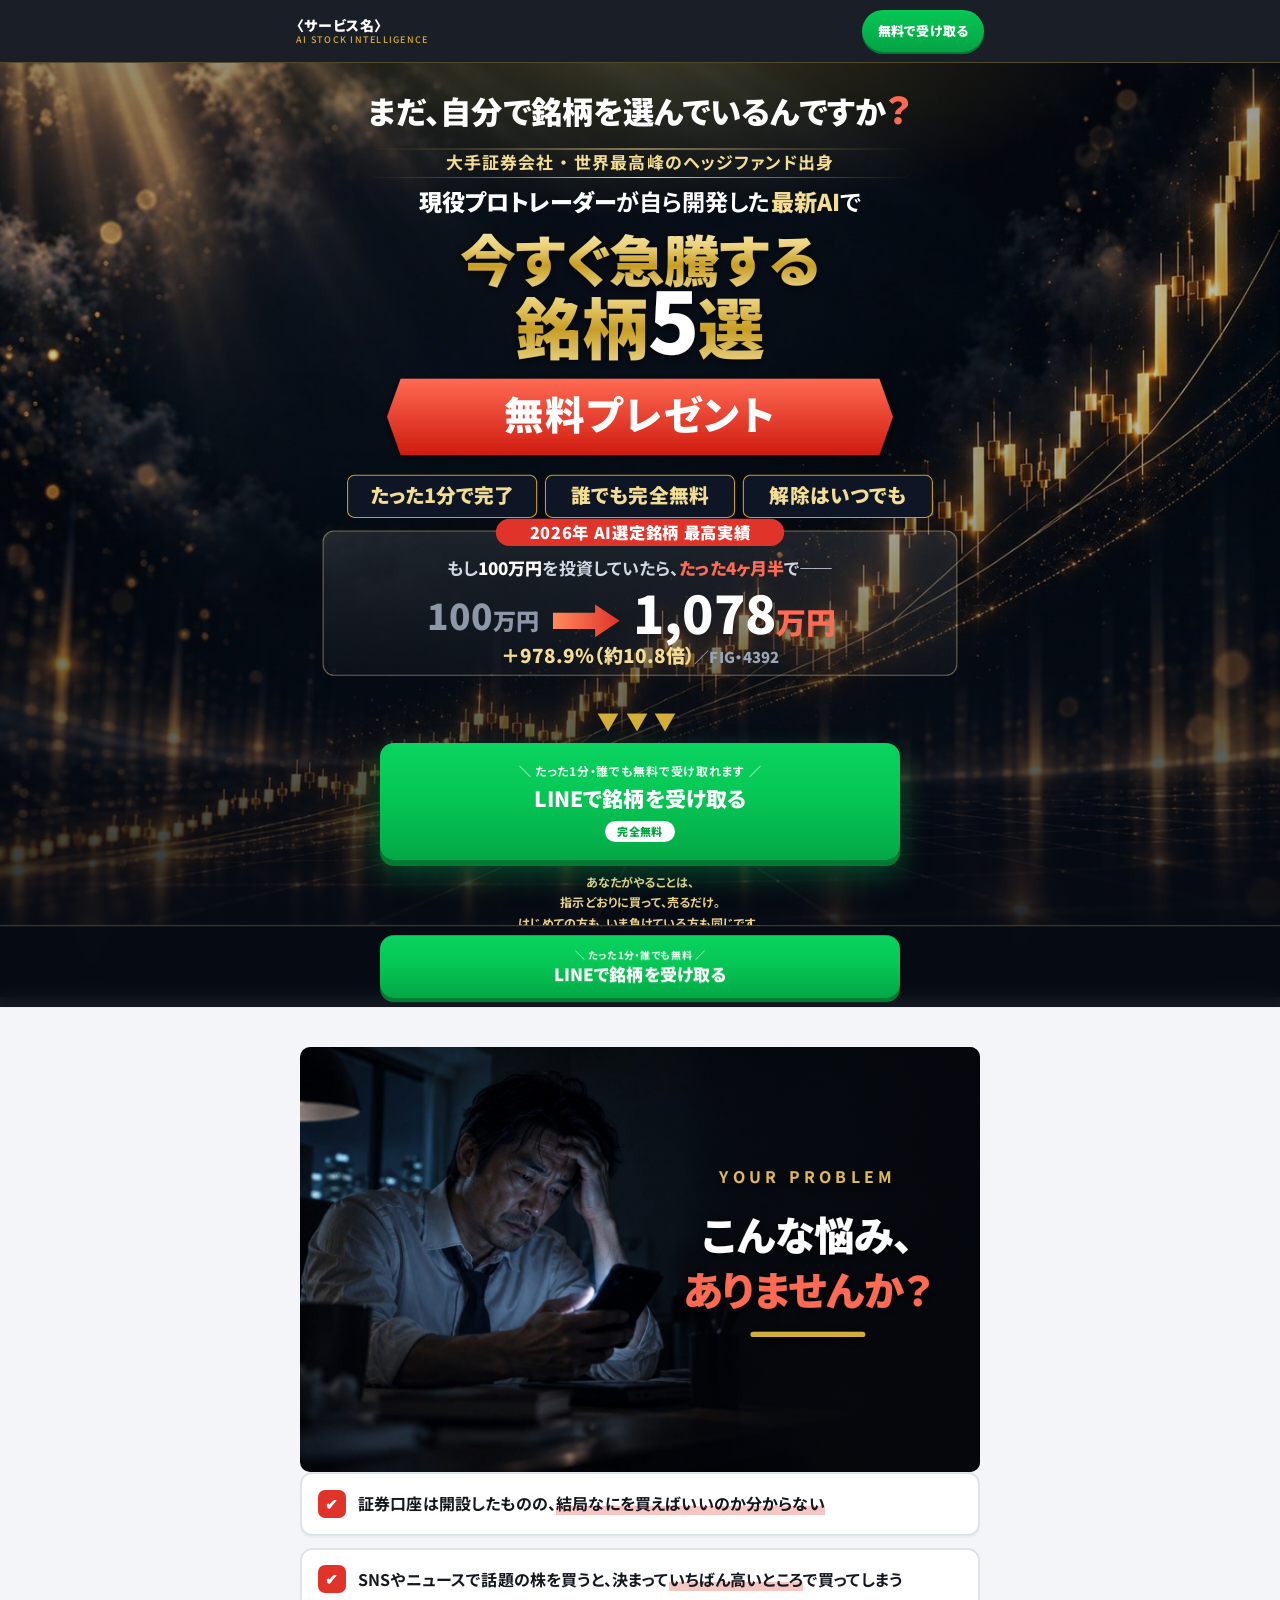
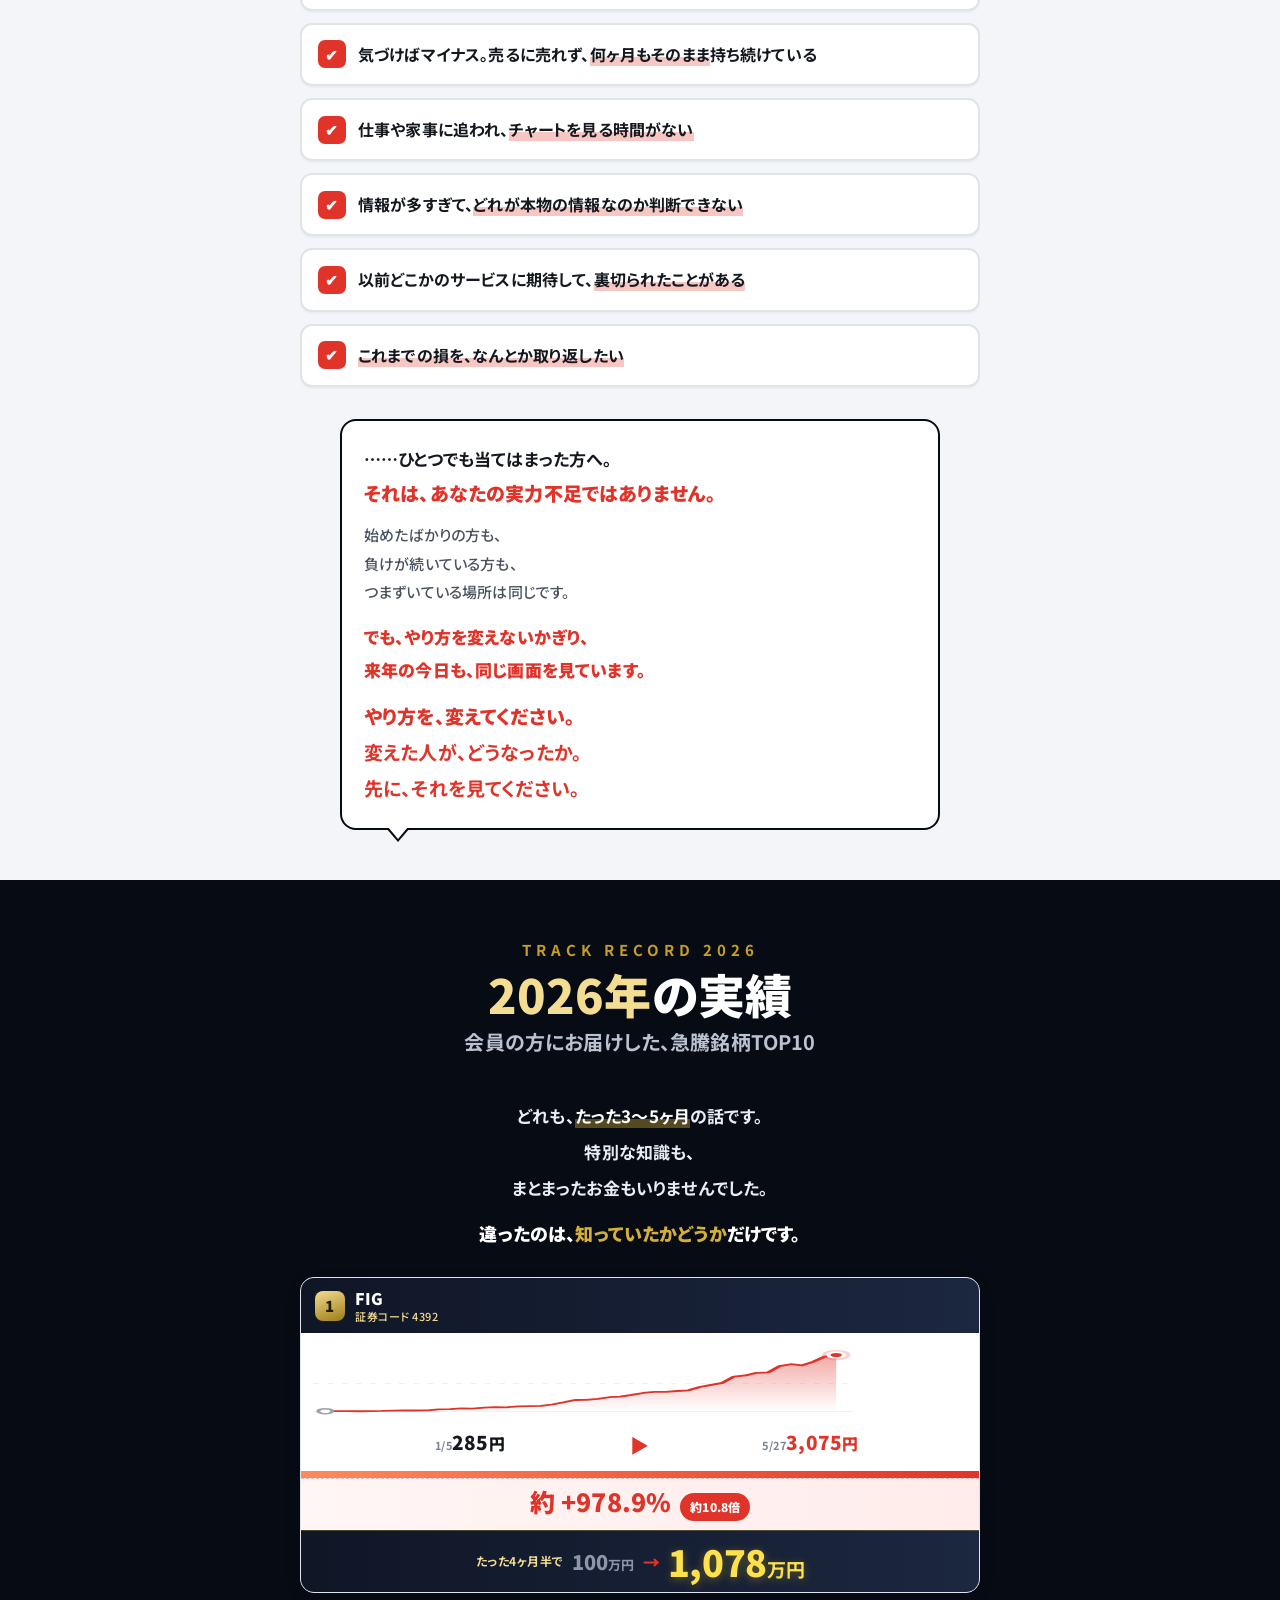
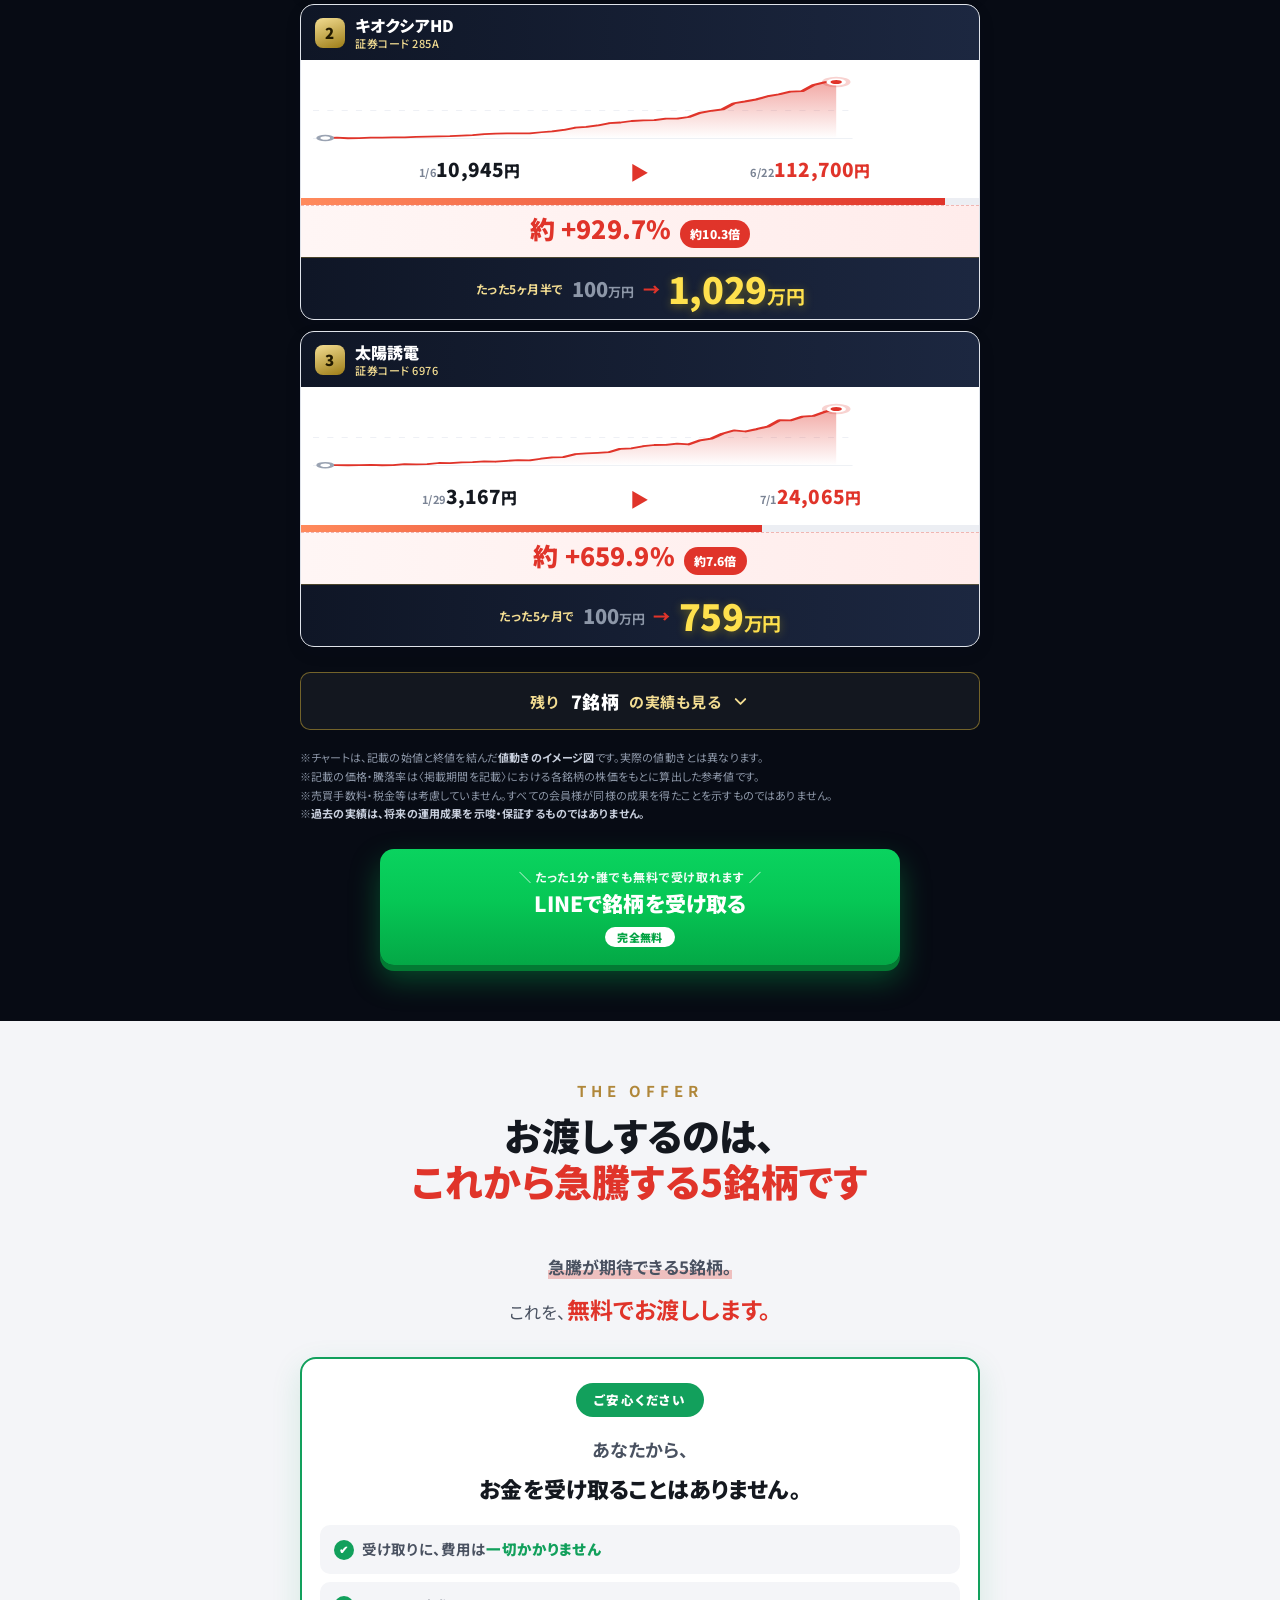
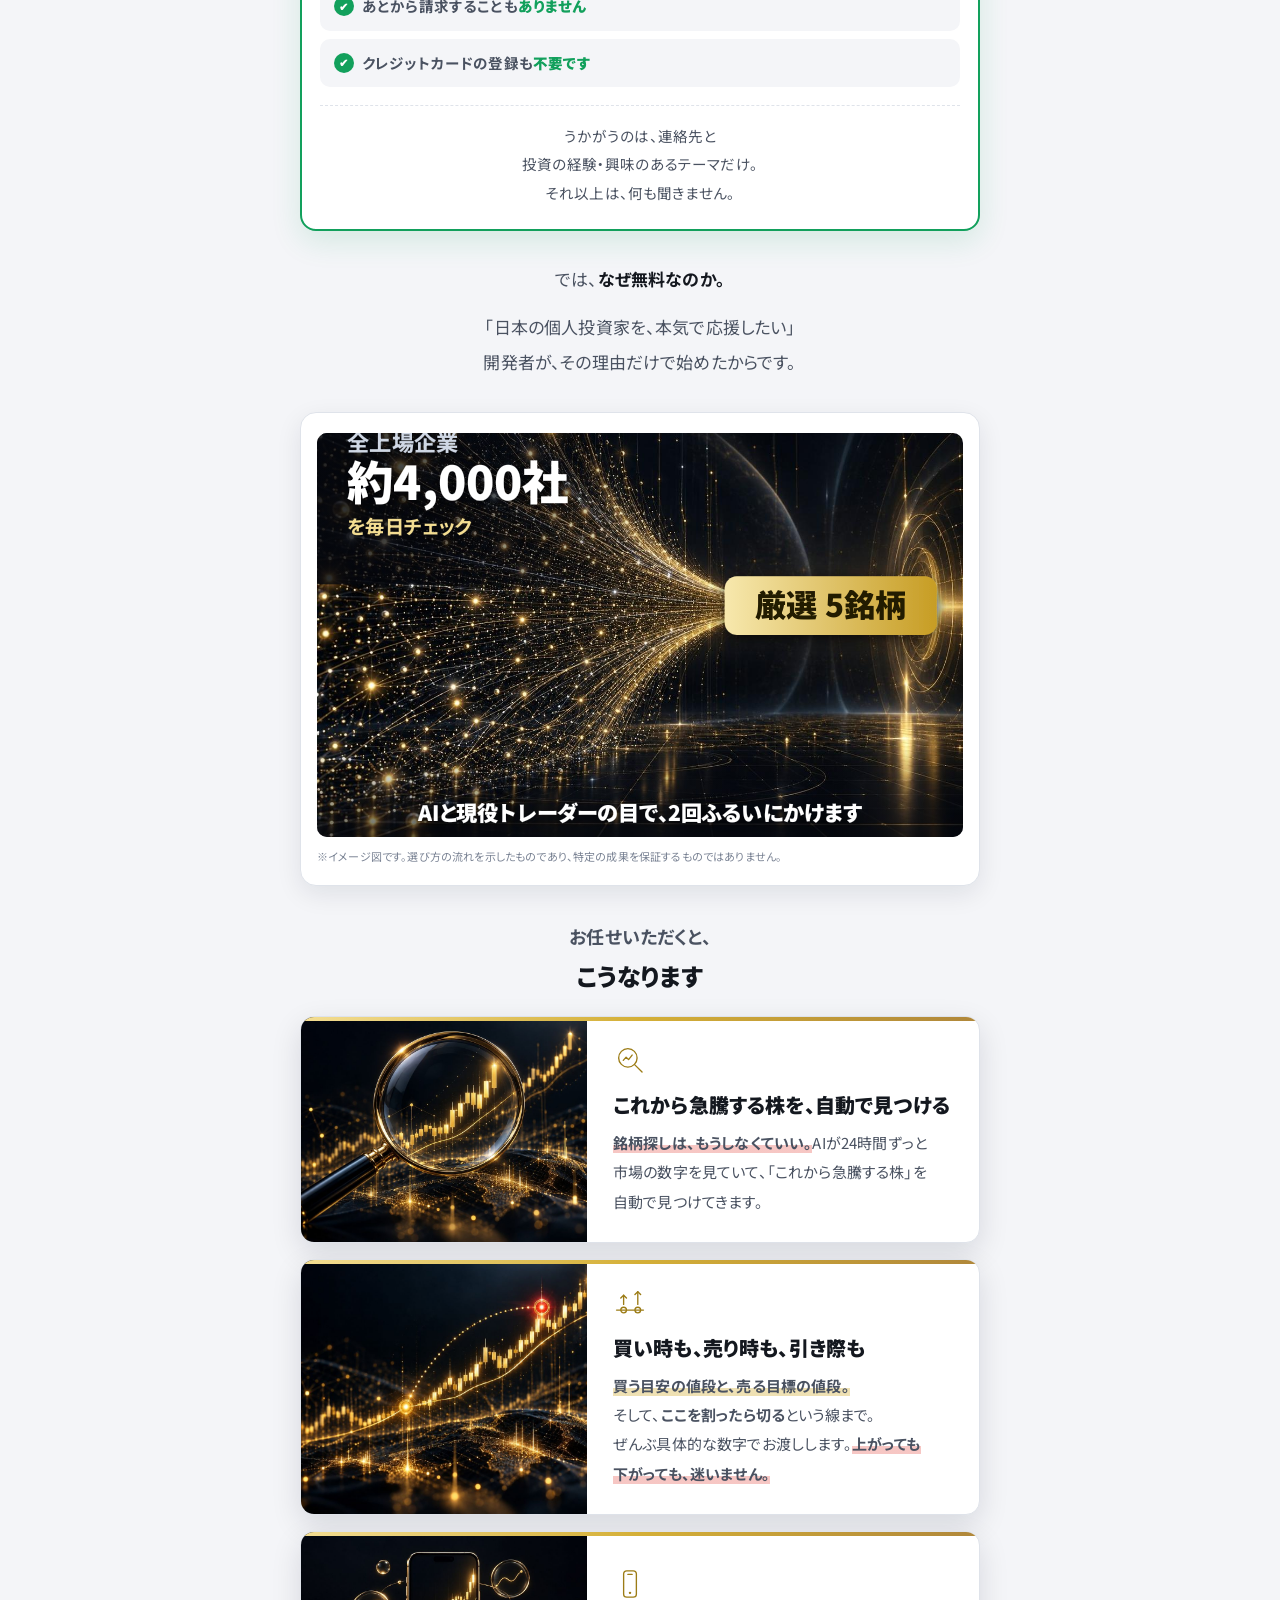
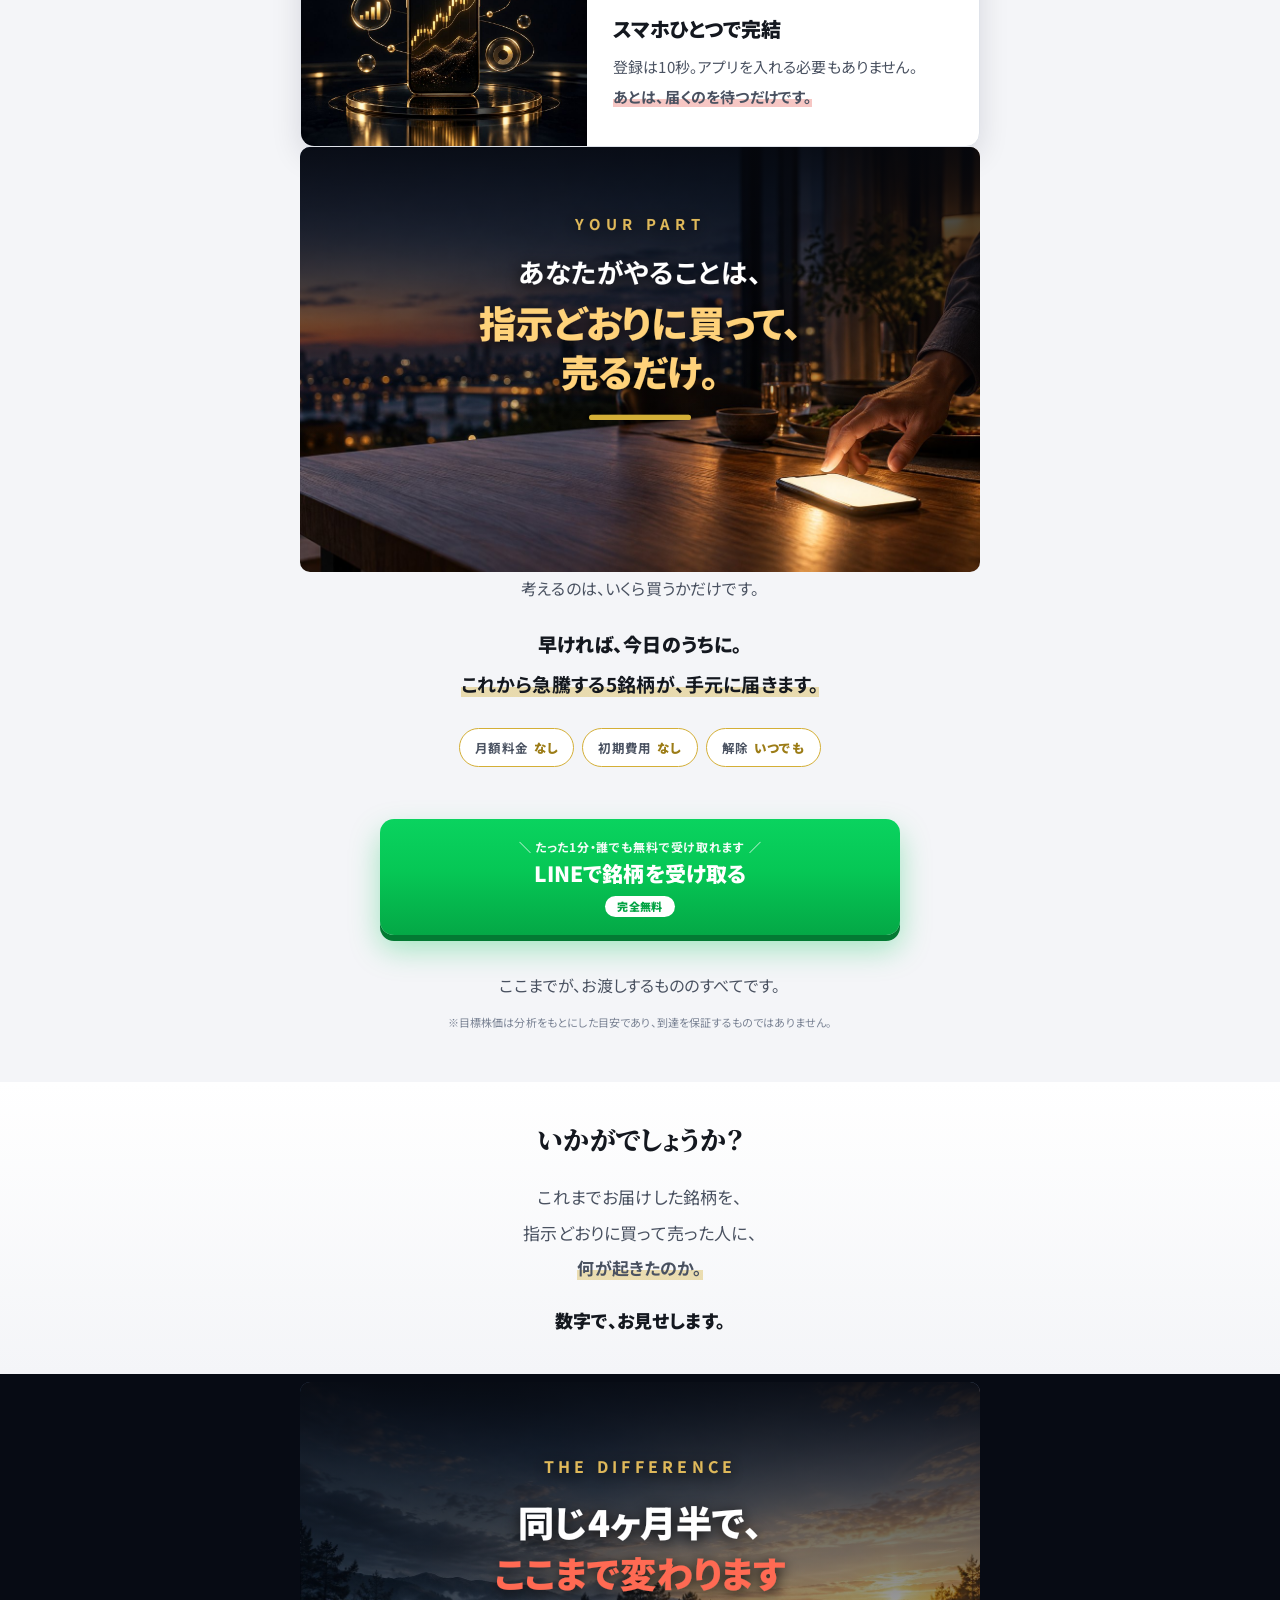
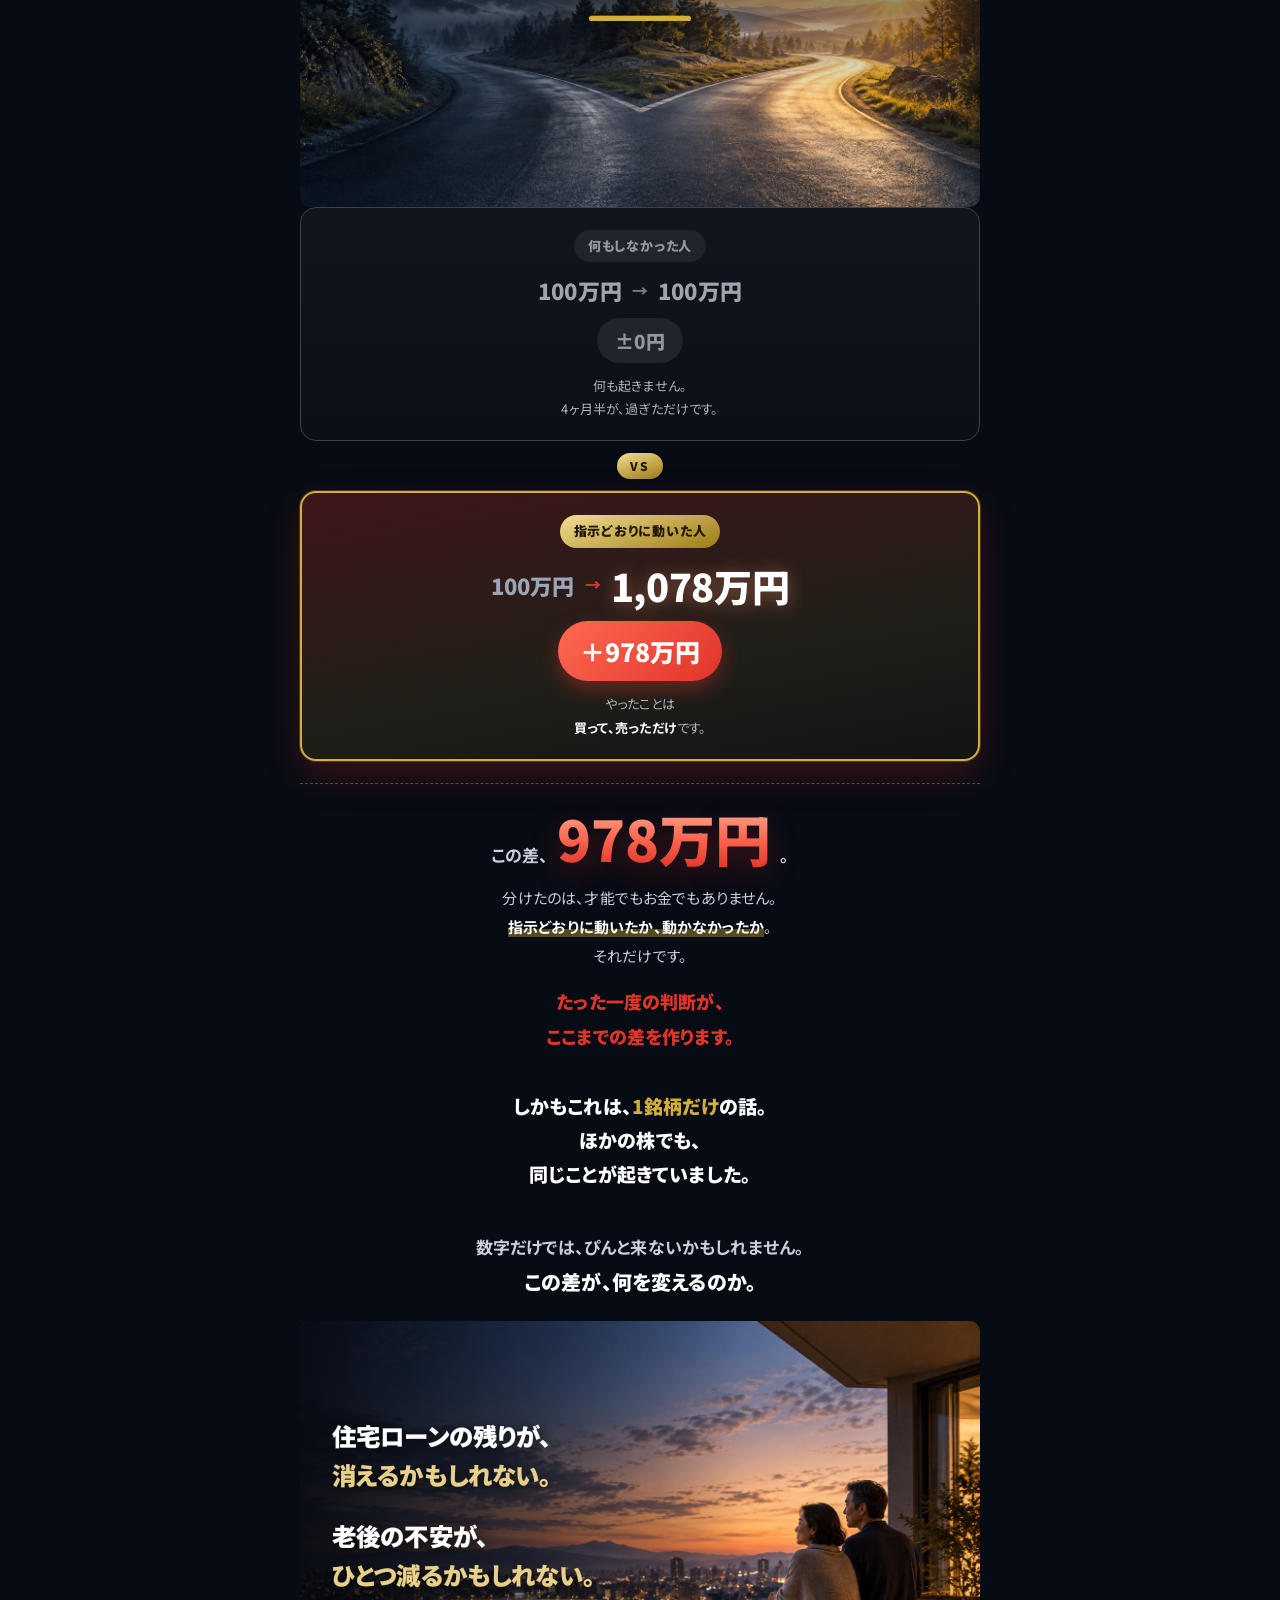
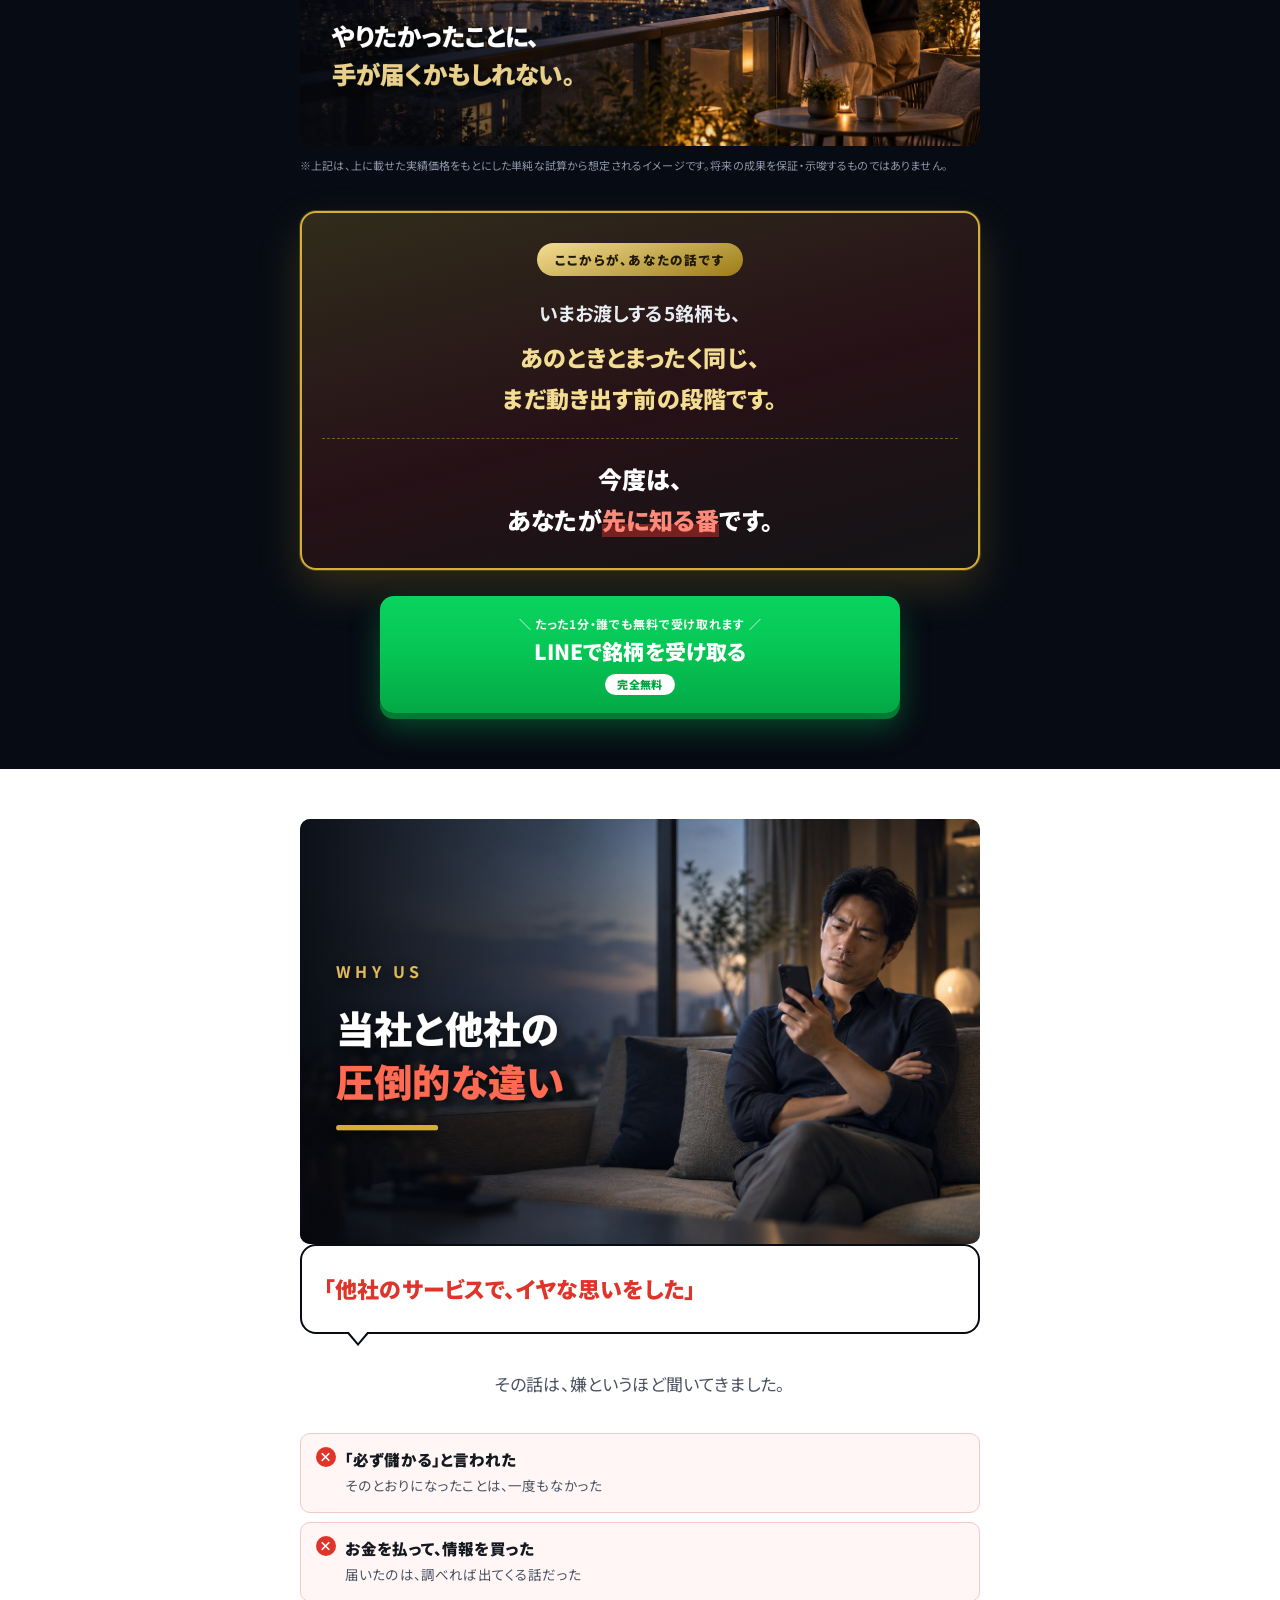
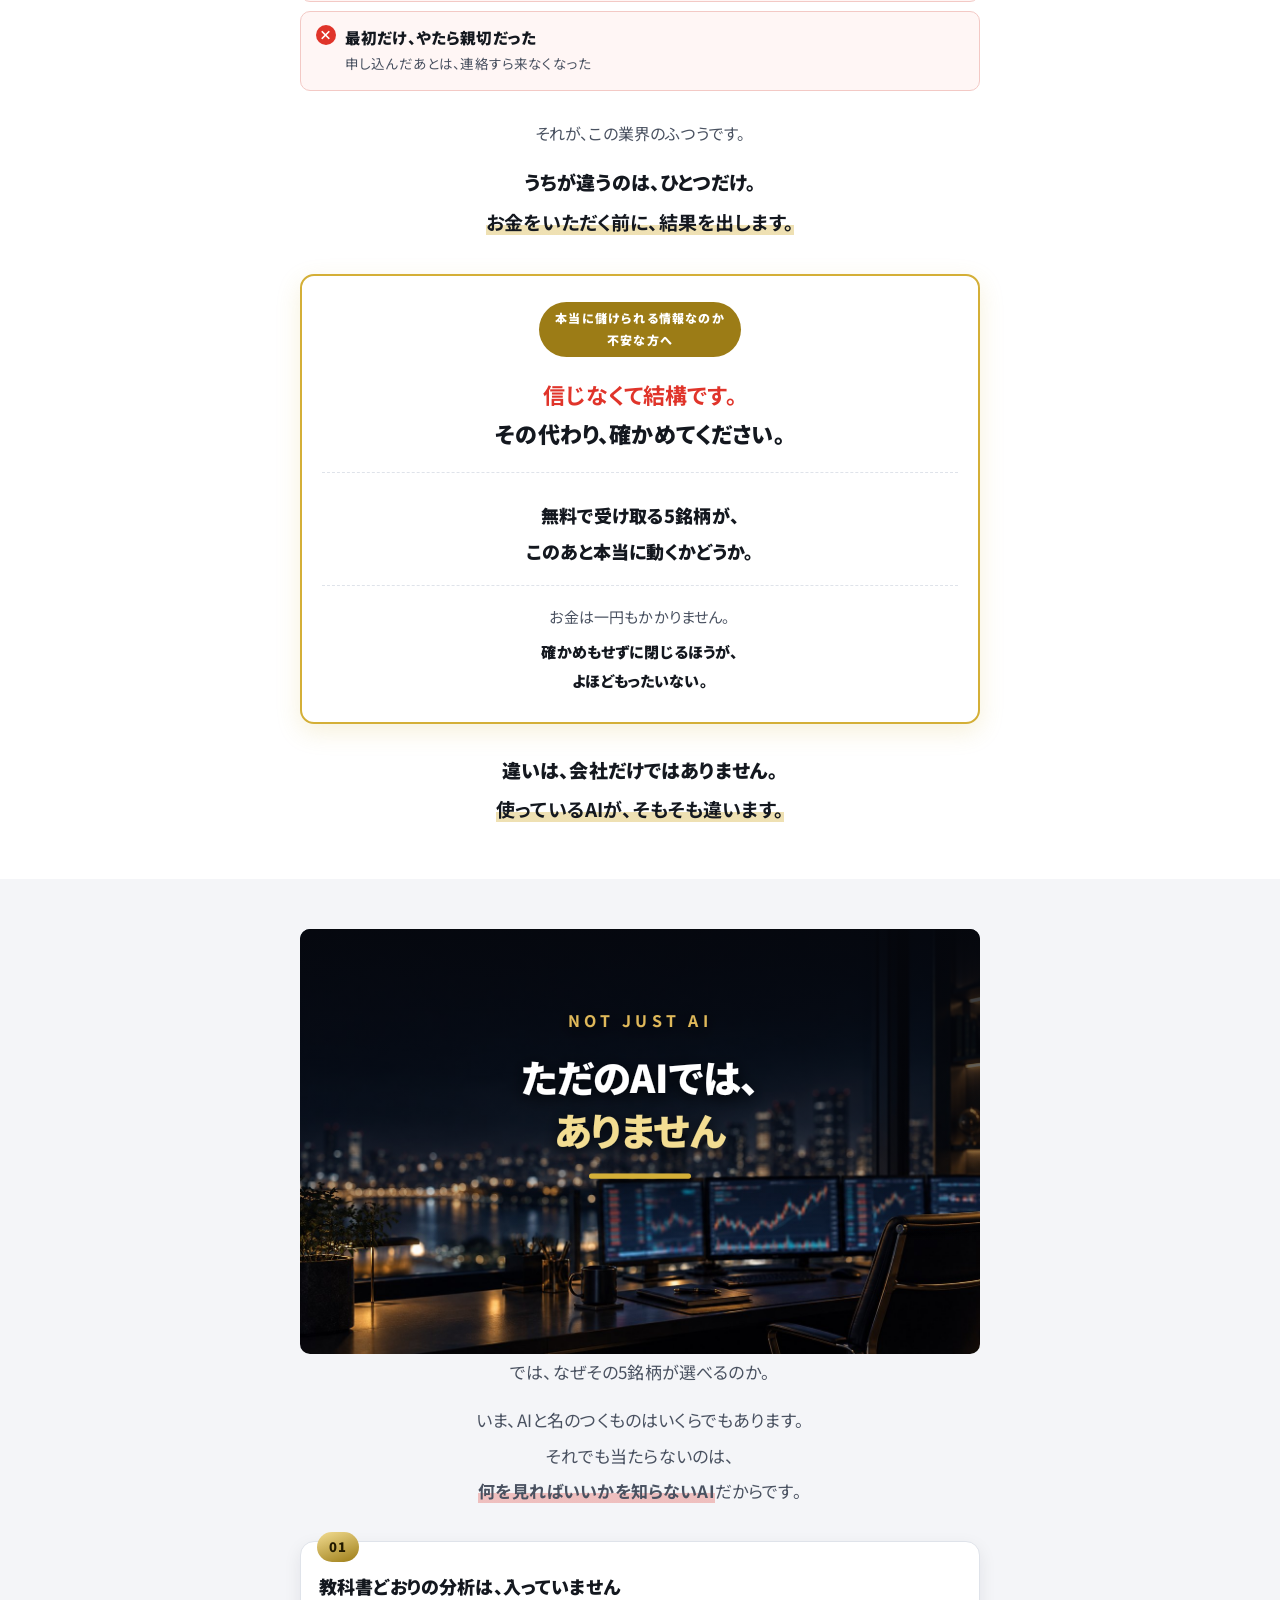
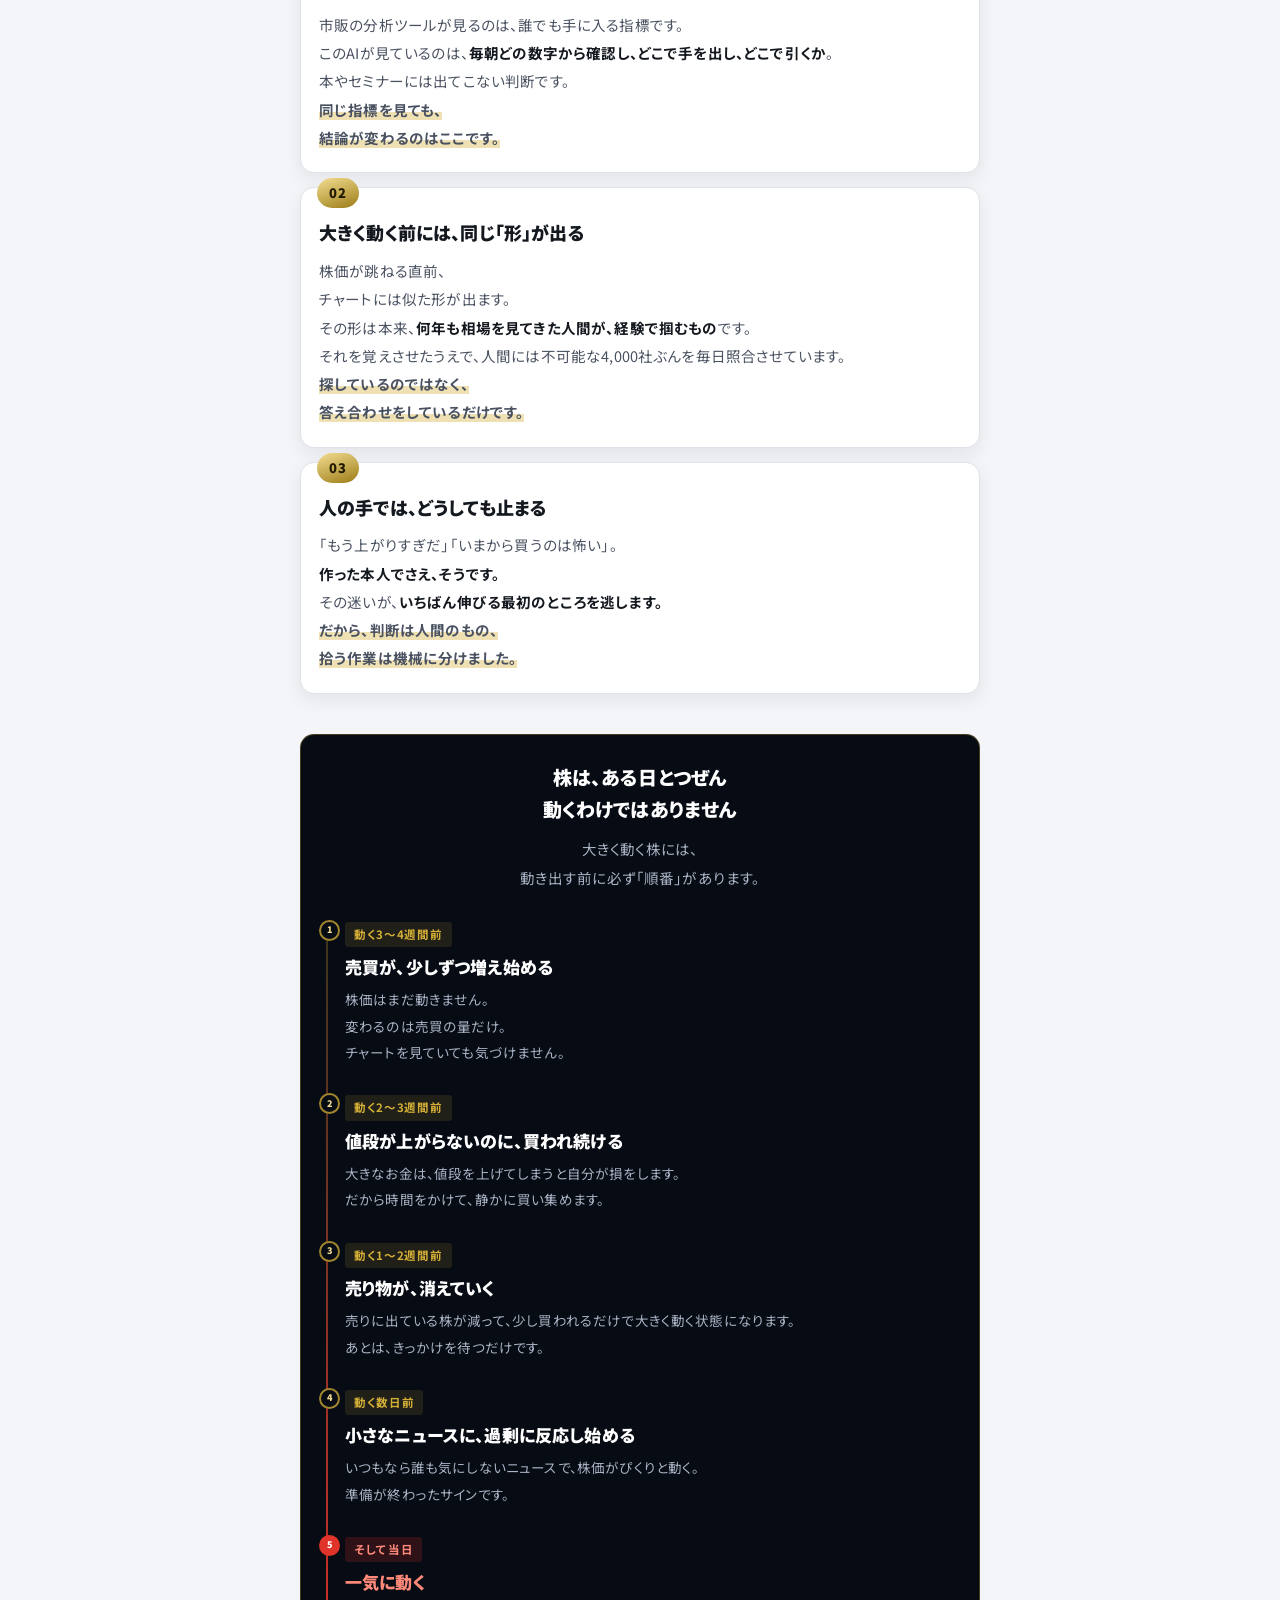
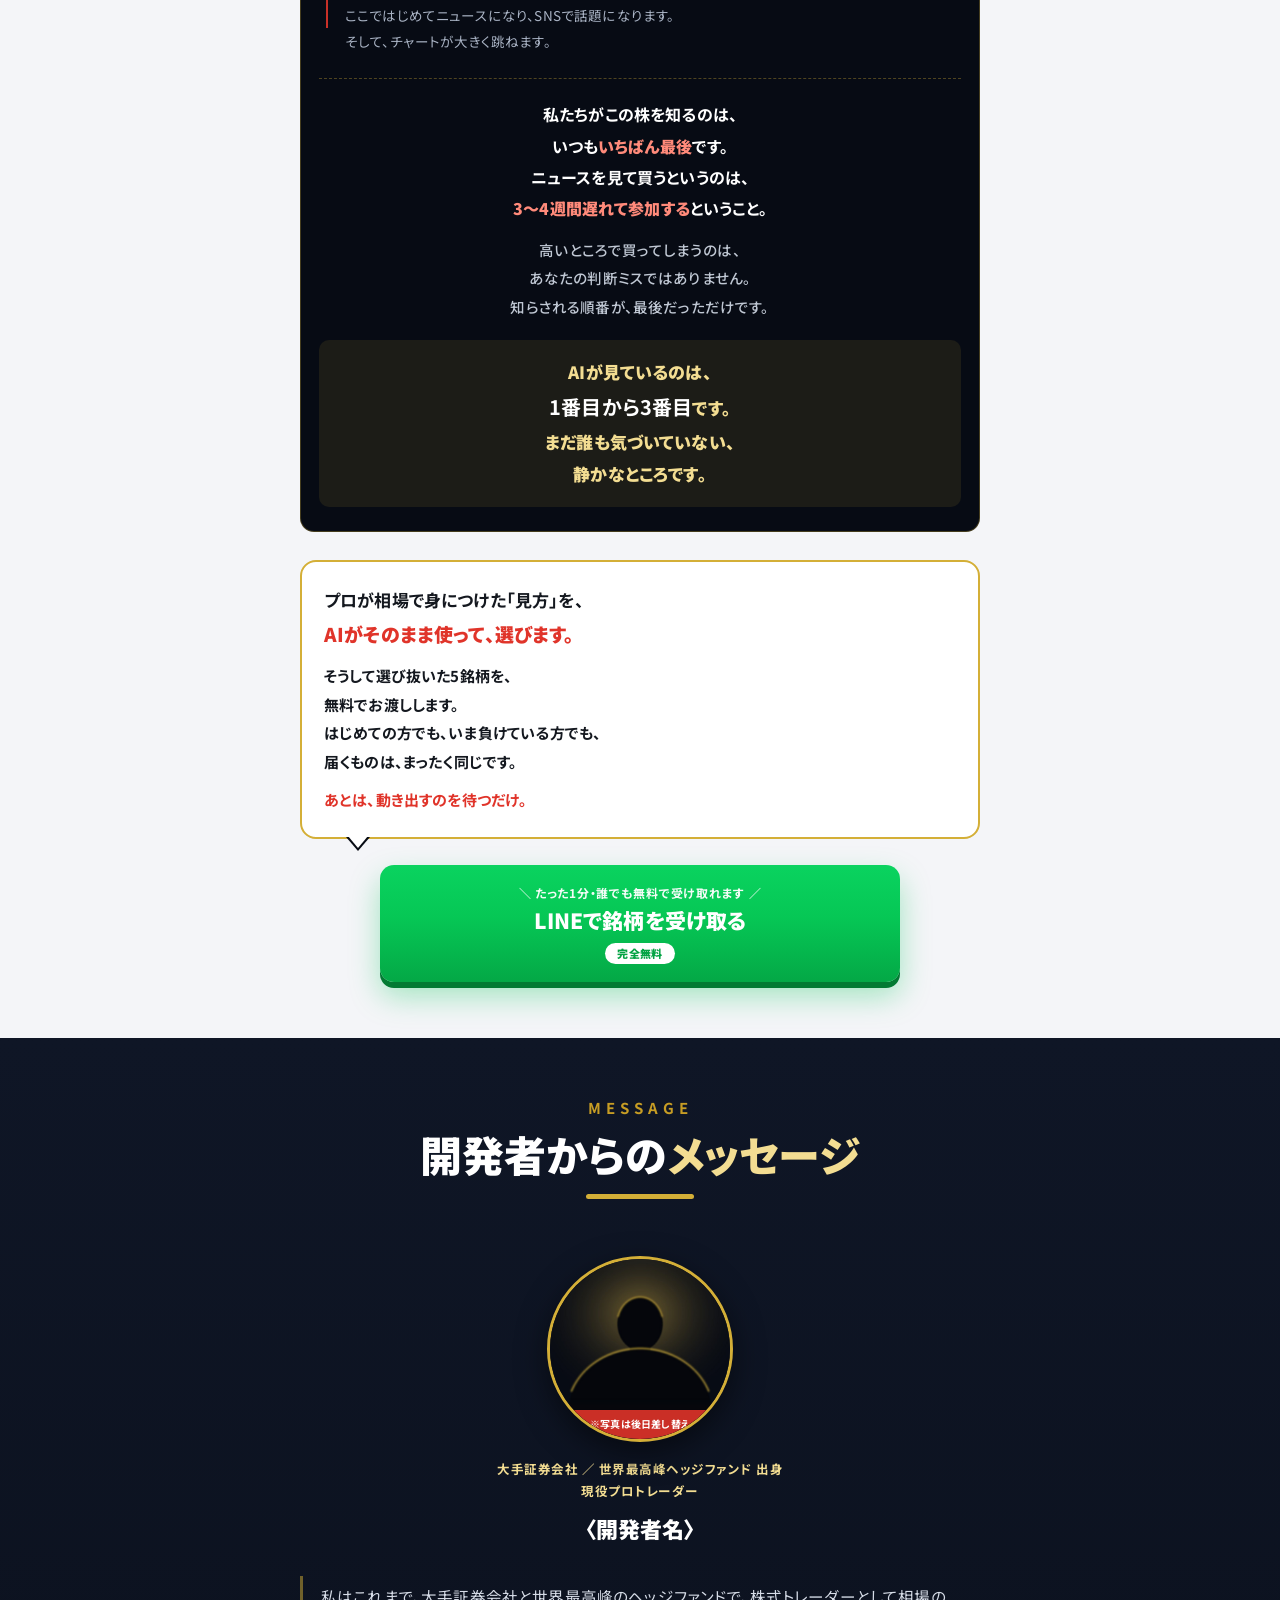
==== index.html @ a6abbff7 "全LPのフッターに商号と本店所在地を反映 - 株式会社ソソラ / 東京都渋谷区道玄坂1-12-1 渋谷マークシティ22F - A・B・v2・v3・サンキューページの5ファイル - 住所の数字はLP全体" ====
<!DOCTYPE html>
<html lang="ja">
<head>
<meta charset="UTF-8">
<meta name="viewport" content="width=device-width, initial-scale=1.0">
<meta name="robots" content="noindex, nofollow">
<meta name="format-detection" content="telephone=no">
<title>【無料】今すぐ急騰する銘柄5選プレゼント</title>
<link rel="preconnect" href="https://fonts.googleapis.com">
<link rel="preconnect" href="https://fonts.gstatic.com" crossorigin>
<link href="https://fonts.googleapis.com/css2?family=Noto+Sans+JP:wght@400;500;700;900&family=Noto+Serif+JP:wght@600;900&display=swap" rel="stylesheet">
<link rel="stylesheet" href="assets/css/style.css?v=20261021130000">
<link rel="preload" as="image" href="assets/img/hero-bg.jpg" fetchpriority="high">
<!-- ▼▼ 登録チャネルの切り替え（LINE / メール）▼▼
     mode を 'line' か 'mail' に変えるだけで、ボタン文言・本文の言い回し・
     遷移先URLがページ全体でまとめて切り替わります。 -->
<script>
window.LP_CHANNEL = {
  mode: 'line',   // 'line' か 'mail'
  url : ''        // LINE友だち追加URL または メール登録フォームURL
};
</script>
<script src="assets/js/channel.js?v=20261021130000" defer></script>
</head>
<body>

<!-- ============================================================
     HEADER
     ============================================================ -->
<header class="hd">
  <div class="hd-in">
    <div class="hd-logo">〈サービス名〉<small>AI STOCK INTELLIGENCE</small></div>
    <a href="#entry" class="hd-cta">無料で受け取る</a>
  </div>
</header>

<!-- ============================================================
     [ファーストビュー]  ※画像（文字焼き入れ済みSVG）
     ============================================================ -->
<section class="hero">
  <div class="wrap hero-in">


    <svg viewBox="0 0 1000 880" xmlns="http://www.w3.org/2000/svg" role="img"
         aria-label="まだ、自分で銘柄を選んでいるんですか？ 大手証券会社・世界最高峰のヘッジファンド出身 現役プロトレーダーが自ら開発した最新AIで 今すぐ急騰する銘柄5選 無料プレゼント 2026年最高実績 100万円が1078万円に">
      <defs>
        <linearGradient id="gGold" x1="0" y1="0" x2="0" y2="1">
          <stop offset="0%" stop-color="#fdf4cc"/><stop offset="36%" stop-color="#ebd27a"/>
          <stop offset="60%" stop-color="#c79d24"/><stop offset="100%" stop-color="#f7e8ad"/>
        </linearGradient>
        <linearGradient id="gRed" x1="0" y1="0" x2="0" y2="1">
          <stop offset="0%" stop-color="#ff6a52"/><stop offset="100%" stop-color="#cf1c11"/>
        </linearGradient>
        <linearGradient id="gRule" x1="0" y1="0" x2="1" y2="0">
          <stop offset="0%" stop-color="#c79d24" stop-opacity="0"/>
          <stop offset="50%" stop-color="#f3dd92"/>
          <stop offset="100%" stop-color="#c79d24" stop-opacity="0"/>
        </linearGradient>
        <filter id="sh" x="-30%" y="-30%" width="160%" height="160%">
          <feDropShadow dx="0" dy="4" stdDeviation="7" flood-color="#000" flood-opacity=".6"/>
        </filter>
      </defs>

      
      <!-- 問いかけ -->
      <text x="500" y="58" text-anchor="middle" font-family="'Noto Sans JP',sans-serif" font-size="46" font-weight="900" fill="#ffffff">まだ、自分で銘柄を選んでいるんですか<tspan fill="#ff6a52" font-size="54">？</tspan></text>
<!-- 権威コピー -->
      <rect x="96" y="94" width="808" height="42" rx="21" fill="none" stroke="url(#gRule)" stroke-width="1.6"/>
      <text x="500" y="123" text-anchor="middle" font-family="'Noto Sans JP',sans-serif" font-size="25" font-weight="700" fill="#f3dd92" letter-spacing="1.5">大手証券会社 ・ 世界最高峰のヘッジファンド出身</text>

      <text x="500" y="186" text-anchor="middle" font-family="'Noto Sans JP',sans-serif" font-size="34" font-weight="700" fill="#ffffff"><tspan font-weight="900">現役プロトレーダー</tspan>が自ら開発した<tspan fill="#f3dd92" font-weight="900">最新AI</tspan>で</text>

      <!-- メインコピー -->
      <text x="500" y="290" text-anchor="middle" font-family="'Noto Sans JP',sans-serif" font-size="82" font-weight="900" fill="url(#gGold)" filter="url(#sh)" letter-spacing="-1">今すぐ急騰する</text>
      <text x="500" y="396" text-anchor="middle" font-family="'Noto Sans JP',sans-serif" font-size="98" font-weight="900" fill="url(#gGold)" filter="url(#sh)" letter-spacing="-1">銘柄<tspan font-size="124" fill="#ffffff">5</tspan>選</text>

      <!-- 無料プレゼント帯 -->
      <g filter="url(#sh)">
        <path d="M148 432 L852 432 L872 488 L852 544 L148 544 L128 488 Z" fill="url(#gRed)"/>
        <text x="500" y="508" text-anchor="middle" font-family="'Noto Sans JP',sans-serif" font-size="58" font-weight="900" fill="#ffffff" letter-spacing="3">無料プレゼント</text>
      </g>

      <!-- 3バッジ -->
      <g font-family="'Noto Sans JP',sans-serif">
        <rect x="70" y="574" width="278" height="62" rx="10" fill="#0e1524" stroke="#c79d24" stroke-width="1.6"/>
        <text x="209" y="614" text-anchor="middle" font-size="29" font-weight="900" fill="#f3dd92">たった1分で完了</text>
        <rect x="361" y="574" width="278" height="62" rx="10" fill="#0e1524" stroke="#c79d24" stroke-width="1.6"/>
        <text x="500" y="614" text-anchor="middle" font-size="29" font-weight="900" fill="#f3dd92">誰でも完全無料</text>
        <rect x="652" y="574" width="278" height="62" rx="10" fill="#0e1524" stroke="#c79d24" stroke-width="1.6"/>
        <text x="791" y="614" text-anchor="middle" font-size="29" font-weight="900" fill="#f3dd92">解除はいつでも</text>
      </g>

      <!-- 実績ティッカー -->
      <g font-family="'Noto Sans JP',sans-serif">
        <defs>
          <linearGradient id="tkBg" x1="0" y1="0" x2="0" y2="1">
            <stop offset="0%" stop-color="#ffffff" stop-opacity=".10"/>
            <stop offset="100%" stop-color="#ffffff" stop-opacity=".03"/>
          </linearGradient>
          <linearGradient id="tkArrow" x1="0" y1="0" x2="1" y2="0">
            <stop offset="0%" stop-color="#ff8a5c"/><stop offset="100%" stop-color="#e0342a"/>
          </linearGradient>
        </defs>

        <rect x="34" y="656" width="932" height="212" rx="16" fill="url(#tkBg)" stroke="#f3dd92" stroke-opacity=".42" stroke-width="1.6"/>

        <!-- 見出し帯 -->
        <rect x="288" y="638" width="424" height="40" rx="20" fill="#e0342a"/>
        <text x="500" y="667" text-anchor="middle" font-size="24" font-weight="900" fill="#ffffff" letter-spacing="1">2026年 AI選定銘柄 最高実績</text>

        <!-- もし100万円を投資していたら -->
        <text x="500" y="720" text-anchor="middle" font-size="25" font-weight="700" fill="#cfd7e4">もし<tspan fill="#ffffff" font-weight="900">100万円</tspan>を投資していたら、<tspan fill="#ff6a52" font-weight="900">たった4ヶ月半</tspan>で——</text>

        <!-- 金額の変化 -->
        <text x="352" y="802" text-anchor="end" font-size="52" font-weight="900" fill="#8d97a8">100<tspan font-size="34">万円</tspan></text>
        <g>
          <path d="M372 776 L434 776 L434 764 L470 788 L434 812 L434 800 L372 800 Z" fill="url(#tkArrow)"/>
        </g>
        <text x="490" y="808" text-anchor="start" font-size="76" font-weight="900" fill="#ffffff">1,078<tspan font-size="44" fill="#ff6a52">万円</tspan></text>

        <!-- 騰落率 -->
        <text x="500" y="850" text-anchor="middle" font-size="28" font-weight="900" fill="#f3dd92">＋978.9％（約10.8倍）<tspan font-size="22" fill="#9aa5b6">／FIG・4392</tspan></text>
      </g>
    </svg>

    <div class="cta-zone">
      <div class="arrows">▼▼▼</div>
      <a href="#entry" class="btn" style="margin-top:12px">
        <small>＼ たった1分・誰でも無料で受け取れます ／</small>
        <span data-cta-label>LINEで銘柄を受け取る</span>
        <span class="fee">完全無料</span>
      </a>
      <p class="btn-note">
        <strong style="color:#e8d08a">あなたがやることは、<br>指示どおりに買って、売るだけ。<br>はじめての方も、いま負けている方も同じです。</strong><br>
        ※ご登録後、すぐに「急騰期待の5銘柄」をお届けします
      </p>
    </div>
    <div style="height:38px"></div>
  </div>
</section>


<!-- ============================================================
     [P] Problem ― 問題提起
     ============================================================ -->
<section class="sec gray" id="problem">
  <div class="wrap">

    <figure class="shot mb32">
      <img src="assets/img/problem-bg.jpg" alt="こんな悩み、ありませんか？" width="1400" height="1050" decoding="async">
      <svg class="shot-tx" viewBox="0 0 640 480" preserveAspectRatio="xMidYMid slice" xmlns="http://www.w3.org/2000/svg" aria-hidden="true">
        <defs>
          <linearGradient id="pscrim" x1="0" y1="0" x2="1" y2="0">
            <stop offset="0%" stop-color="#05070d" stop-opacity="0"/>
            <stop offset="42%" stop-color="#05070d" stop-opacity=".55"/>
            <stop offset="100%" stop-color="#05070d" stop-opacity=".86"/>
          </linearGradient>
          <filter id="psh" x="-40%" y="-40%" width="180%" height="180%">
            <feDropShadow dx="0" dy="3" stdDeviation="7" flood-color="#000" flood-opacity=".9"/>
          </filter>
        </defs>
        <rect x="300" y="0" width="340" height="480" fill="url(#pscrim)"/>
        <g font-family="'Noto Sans JP',sans-serif" text-anchor="middle" filter="url(#psh)">
          <text x="478" y="168" font-size="15" font-weight="700" fill="#e0b95a" letter-spacing="4">YOUR PROBLEM</text>
          <text x="478" y="232" font-size="38" font-weight="900" fill="#ffffff">こんな悩み、</text>
          <text x="478" y="284" font-size="38" font-weight="900" fill="#ff6a52">ありませんか？</text>
          <rect x="424" y="308" width="108" height="5" rx="2.5" fill="#d4af37"/>
        </g>
      </svg>
    </figure>

    <ul class="check mb32">
      <li>証券口座は開設したものの、<span class="mk">結局なにを買えばいいのか分からない</span></li>
      <li>SNSやニュースで話題の株を買うと、決まって<span class="nb"><span class="mk">いちばん高いところ</span>で買ってしまう</span></li>
      <li>気づけばマイナス。売るに売れず、<span class="mk">何ヶ月もそのまま</span>持ち続けている</li>
      <li>仕事や家事に追われ、<span class="mk">チャートを見る時間がない</span></li>
      <li>情報が多すぎて、<span class="mk">どれが本物の情報なのか判断できない</span></li>
      <li>以前どこかのサービスに期待して、<span class="mk">裏切られたことがある</span></li>
      <li><span class="mk">これまでの損を、なんとか取り返したい</span></li>
    </ul>

    <div class="bubble" style="max-width:600px;margin:0 auto">
      ……ひとつでも当てはまった方へ。<br>
      <span class="big-red" style="font-size:19px">それは、あなたの実力不足ではありません。</span><br>
      <span style="font-size:15px;color:var(--tx2);font-weight:500;display:inline-block;margin-top:10px">
        始めたばかりの方も、<br>負けが続いている方も、<br>つまずいている場所は同じです。
      </span><br>
      <span class="big-red" style="font-size:17px;display:inline-block;margin-top:14px">
        <span class="nb">でも、やり方を変えないかぎり、</span><br><span class="nb">来年の今日も、</span><span class="nb">同じ画面を見ています。</span><br><span style="display:inline-block;margin-top:12px;font-size:19px">やり方を、変えてください。<br><b>変えた人が、どうなったか。<br>先に、それを見てください。</b></span>
      </span>
    </div>

  </div>
</section>


<!-- ============================================================
     [So] Proof ― 2026年の実績
     ============================================================ -->
<section class="sec dark" id="results">
  <div class="wrap">

    <svg class="h-img" viewBox="0 0 660 140" xmlns="http://www.w3.org/2000/svg" role="img" aria-label="2026年の実績 会員の方にお届けした急騰銘柄">
      <text x="330" y="26" text-anchor="middle" font-family="'Noto Sans JP',sans-serif" font-size="15" font-weight="700" fill="#c79d24" letter-spacing="5">TRACK RECORD 2026</text>
      <text x="330" y="84" text-anchor="middle" font-family="'Noto Sans JP',sans-serif" font-size="47" font-weight="900" fill="#ffffff"><tspan fill="#f3dd92">2026年</tspan>の実績</text>
      <text x="330" y="120" text-anchor="middle" font-family="'Noto Sans JP',sans-serif" font-size="20" font-weight="700" fill="#b9c2d1">会員の方にお届けした、急騰銘柄TOP10</text>
    </svg>
    <p class="lead center mb24" style="color:#e8ecf3;font-size:17px;font-weight:700">
      どれも、<span class="mk-g" style="color:#fff">たった3〜5ヶ月</span>の話です。<br>
      <span class="nb">特別な知識も、</span><br><span class="nb">まとまったお金も</span><span class="nb">いりませんでした。</span><br>
      <span style="color:#fff;font-weight:900;font-size:18px;display:inline-block;margin-top:10px"><span class="nb">違ったのは、</span><span class="nb"><span class="gold">知っていたかどうか</span>だけです。</span></span>
    </p>

    <div class="rank">

      <article class="rc">
        <div class="rc-hd"><span class="rc-no">1</span><span class="rc-nm">FIG<span>証券コード 4392</span></span></div>
        <div class="rc-chart">
          <svg viewBox="0 0 320 104" xmlns="http://www.w3.org/2000/svg" aria-hidden="true" preserveAspectRatio="none">
            <defs><linearGradient id="ca1" x1="0" y1="0" x2="0" y2="1">
              <stop offset="0%" stop-color="#e0342a" stop-opacity=".42"/><stop offset="100%" stop-color="#e0342a" stop-opacity="0"/>
            </linearGradient></defs>
            <g stroke="#e9ecf2" stroke-width="1">
              <line x1="0" y1="91" x2="264" y2="91"/>
              <line x1="0" y1="54" x2="264" y2="54" stroke-dasharray="3 4"/>
            </g>
            <path d="M6.0,91.0 L6.0,90.9 L11.6,90.7 L17.1,90.7 L22.7,91.0 L28.2,90.7 L33.8,90.6 L39.3,90.2 L44.9,89.7 L50.4,90.0 L56.0,89.7 L61.6,88.4 L67.1,88.3 L72.7,87.3 L78.2,87.5 L83.8,86.2 L89.3,85.5 L94.9,85.7 L100.4,84.4 L106.0,84.1 L111.6,83.7 L117.1,82.0 L122.7,79.1 L128.2,76.0 L133.8,75.7 L139.3,74.5 L144.9,72.3 L150.4,71.6 L156.0,69.2 L161.6,66.6 L167.1,65.3 L172.7,65.1 L178.2,64.0 L183.8,63.1 L189.3,58.7 L194.9,55.8 L200.4,53.1 L206.0,44.8 L211.6,43.3 L217.1,39.7 L222.7,39.3 L228.2,30.9 L233.8,28.3 L239.3,29.9 L244.9,24.8 L250.4,18.1 L256.0,16.0 L256.0,91.0 Z" fill="url(#ca1)"/>
            <polyline points="6.0,90.9 11.6,90.7 17.1,90.7 22.7,91.0 28.2,90.7 33.8,90.6 39.3,90.2 44.9,89.7 50.4,90.0 56.0,89.7 61.6,88.4 67.1,88.3 72.7,87.3 78.2,87.5 83.8,86.2 89.3,85.5 94.9,85.7 100.4,84.4 106.0,84.1 111.6,83.7 117.1,82.0 122.7,79.1 128.2,76.0 133.8,75.7 139.3,74.5 144.9,72.3 150.4,71.6 156.0,69.2 161.6,66.6 167.1,65.3 172.7,65.1 178.2,64.0 183.8,63.1 189.3,58.7 194.9,55.8 200.4,53.1 206.0,44.8 211.6,43.3 217.1,39.7 222.7,39.3 228.2,30.9 233.8,28.3 239.3,29.9 244.9,24.8 250.4,18.1 256.0,16.0" fill="none" stroke="#e0342a" stroke-width="2.4" stroke-linejoin="round" stroke-linecap="round"/>
            <circle cx="6.0" cy="90.9" r="3.4" fill="#fff" stroke="#9aa3b2" stroke-width="2"/>
            <circle cx="256.0" cy="16.0" r="7" fill="#e0342a" opacity=".22"/>
            <circle cx="256.0" cy="16.0" r="3.8" fill="#e0342a" stroke="#fff" stroke-width="2"/>
          </svg>
        </div>
        <div class="rc-bd">
          <div class="rc-p"><span class="d">1/5</span><span class="v">285<small>円</small></span></div>
          <div class="rc-ar">▶</div>
          <div class="rc-p to"><span class="d">5/27</span><span class="v">3,075<small>円</small></span></div>
        </div>
        <div class="rc-bar"><i style="width:100%"></i></div>
        <div class="rc-ft"><b>約 +978.9%</b><i>約10.8倍</i></div>
        <div class="rc-sim">
          <span class="k">たった4ヶ月半で</span>
          <span class="v">100<i>万円</i></span>
          <span class="ar">→</span>
          <span class="v to">1,078<i>万円</i></span>
        </div>
      </article>

      <article class="rc">
        <div class="rc-hd"><span class="rc-no">2</span><span class="rc-nm">キオクシアHD<span>証券コード 285A</span></span></div>
        <div class="rc-chart">
          <svg viewBox="0 0 320 104" xmlns="http://www.w3.org/2000/svg" aria-hidden="true" preserveAspectRatio="none">
            <defs><linearGradient id="ca2" x1="0" y1="0" x2="0" y2="1">
              <stop offset="0%" stop-color="#e0342a" stop-opacity=".42"/><stop offset="100%" stop-color="#e0342a" stop-opacity="0"/>
            </linearGradient></defs>
            <g stroke="#e9ecf2" stroke-width="1">
              <line x1="0" y1="91" x2="264" y2="91"/>
              <line x1="0" y1="54" x2="264" y2="54" stroke-dasharray="3 4"/>
            </g>
            <path d="M6.0,91.0 L6.0,90.7 L11.6,90.3 L17.1,91.0 L22.7,90.9 L28.2,90.2 L33.8,90.1 L39.3,89.9 L44.9,89.9 L50.4,89.3 L56.0,88.9 L61.6,88.4 L67.1,88.3 L72.7,87.4 L78.2,86.8 L83.8,85.6 L89.3,84.8 L94.9,84.5 L100.4,84.6 L106.0,84.4 L111.6,83.0 L117.1,81.7 L122.7,79.9 L128.2,76.9 L133.8,75.7 L139.3,73.9 L144.9,70.9 L150.4,70.0 L156.0,68.0 L161.6,67.1 L167.1,66.8 L172.7,64.9 L178.2,64.8 L183.8,62.7 L189.3,57.1 L194.9,54.4 L200.4,52.5 L206.0,44.4 L211.6,41.9 L217.1,39.1 L222.7,34.8 L228.2,32.4 L233.8,28.7 L239.3,28.2 L244.9,20.0 L250.4,16.2 L256.0,16.0 L256.0,91.0 Z" fill="url(#ca2)"/>
            <polyline points="6.0,90.7 11.6,90.3 17.1,91.0 22.7,90.9 28.2,90.2 33.8,90.1 39.3,89.9 44.9,89.9 50.4,89.3 56.0,88.9 61.6,88.4 67.1,88.3 72.7,87.4 78.2,86.8 83.8,85.6 89.3,84.8 94.9,84.5 100.4,84.6 106.0,84.4 111.6,83.0 117.1,81.7 122.7,79.9 128.2,76.9 133.8,75.7 139.3,73.9 144.9,70.9 150.4,70.0 156.0,68.0 161.6,67.1 167.1,66.8 172.7,64.9 178.2,64.8 183.8,62.7 189.3,57.1 194.9,54.4 200.4,52.5 206.0,44.4 211.6,41.9 217.1,39.1 222.7,34.8 228.2,32.4 233.8,28.7 239.3,28.2 244.9,20.0 250.4,16.2 256.0,16.0" fill="none" stroke="#e0342a" stroke-width="2.4" stroke-linejoin="round" stroke-linecap="round"/>
            <circle cx="6.0" cy="90.7" r="3.4" fill="#fff" stroke="#9aa3b2" stroke-width="2"/>
            <circle cx="256.0" cy="16.0" r="7" fill="#e0342a" opacity=".22"/>
            <circle cx="256.0" cy="16.0" r="3.8" fill="#e0342a" stroke="#fff" stroke-width="2"/>
          </svg>
        </div>
        <div class="rc-bd">
          <div class="rc-p"><span class="d">1/6</span><span class="v">10,945<small>円</small></span></div>
          <div class="rc-ar">▶</div>
          <div class="rc-p to"><span class="d">6/22</span><span class="v">112,700<small>円</small></span></div>
        </div>
        <div class="rc-bar"><i style="width:95%"></i></div>
        <div class="rc-ft"><b>約 +929.7%</b><i>約10.3倍</i></div>
        <div class="rc-sim">
          <span class="k">たった5ヶ月半で</span>
          <span class="v">100<i>万円</i></span>
          <span class="ar">→</span>
          <span class="v to">1,029<i>万円</i></span>
        </div>
      </article>

      <article class="rc">
        <div class="rc-hd"><span class="rc-no">3</span><span class="rc-nm">太陽誘電<span>証券コード 6976</span></span></div>
        <div class="rc-chart">
          <svg viewBox="0 0 320 104" xmlns="http://www.w3.org/2000/svg" aria-hidden="true" preserveAspectRatio="none">
            <defs><linearGradient id="ca3" x1="0" y1="0" x2="0" y2="1">
              <stop offset="0%" stop-color="#e0342a" stop-opacity=".42"/><stop offset="100%" stop-color="#e0342a" stop-opacity="0"/>
            </linearGradient></defs>
            <g stroke="#e9ecf2" stroke-width="1">
              <line x1="0" y1="91" x2="264" y2="91"/>
              <line x1="0" y1="54" x2="264" y2="54" stroke-dasharray="3 4"/>
            </g>
            <path d="M6.0,91.0 L6.0,90.9 L11.6,90.8 L17.1,91.0 L22.7,90.7 L28.2,90.5 L33.8,91.0 L39.3,90.8 L44.9,89.5 L50.4,89.9 L56.0,89.5 L61.6,88.0 L67.1,88.2 L72.7,87.1 L78.2,86.9 L83.8,85.9 L89.3,86.3 L94.9,85.1 L100.4,84.2 L106.0,84.4 L111.6,82.3 L117.1,80.6 L122.7,80.1 L128.2,76.3 L133.8,75.2 L139.3,74.4 L144.9,73.5 L150.4,69.1 L156.0,68.4 L161.6,65.6 L167.1,64.0 L172.7,63.7 L178.2,62.1 L183.8,63.3 L189.3,57.9 L194.9,55.5 L200.4,48.8 L206.0,44.5 L211.6,46.0 L217.1,42.8 L222.7,39.2 L228.2,30.9 L233.8,31.2 L239.3,26.3 L244.9,25.2 L250.4,19.8 L256.0,16.0 L256.0,91.0 Z" fill="url(#ca3)"/>
            <polyline points="6.0,90.9 11.6,90.8 17.1,91.0 22.7,90.7 28.2,90.5 33.8,91.0 39.3,90.8 44.9,89.5 50.4,89.9 56.0,89.5 61.6,88.0 67.1,88.2 72.7,87.1 78.2,86.9 83.8,85.9 89.3,86.3 94.9,85.1 100.4,84.2 106.0,84.4 111.6,82.3 117.1,80.6 122.7,80.1 128.2,76.3 133.8,75.2 139.3,74.4 144.9,73.5 150.4,69.1 156.0,68.4 161.6,65.6 167.1,64.0 172.7,63.7 178.2,62.1 183.8,63.3 189.3,57.9 194.9,55.5 200.4,48.8 206.0,44.5 211.6,46.0 217.1,42.8 222.7,39.2 228.2,30.9 233.8,31.2 239.3,26.3 244.9,25.2 250.4,19.8 256.0,16.0" fill="none" stroke="#e0342a" stroke-width="2.4" stroke-linejoin="round" stroke-linecap="round"/>
            <circle cx="6.0" cy="90.9" r="3.4" fill="#fff" stroke="#9aa3b2" stroke-width="2"/>
            <circle cx="256.0" cy="16.0" r="7" fill="#e0342a" opacity=".22"/>
            <circle cx="256.0" cy="16.0" r="3.8" fill="#e0342a" stroke="#fff" stroke-width="2"/>
          </svg>
        </div>
        <div class="rc-bd">
          <div class="rc-p"><span class="d">1/29</span><span class="v">3,167<small>円</small></span></div>
          <div class="rc-ar">▶</div>
          <div class="rc-p to"><span class="d">7/1</span><span class="v">24,065<small>円</small></span></div>
        </div>
        <div class="rc-bar"><i style="width:68%"></i></div>
        <div class="rc-ft"><b>約 +659.9%</b><i>約7.6倍</i></div>
        <div class="rc-sim">
          <span class="k">たった5ヶ月で</span>
          <span class="v">100<i>万円</i></span>
          <span class="ar">→</span>
          <span class="v to">759<i>万円</i></span>
        </div>
      </article>

      <div class="more-wrap" id="moreRank" hidden>
      <article class="rc">
        <div class="rc-hd"><span class="rc-no">4</span><span class="rc-nm">古河電気工業<span>証券コード 5801</span></span></div>
        <div class="rc-chart">
          <svg viewBox="0 0 320 104" xmlns="http://www.w3.org/2000/svg" aria-hidden="true" preserveAspectRatio="none">
            <defs><linearGradient id="ca4" x1="0" y1="0" x2="0" y2="1">
              <stop offset="0%" stop-color="#e0342a" stop-opacity=".42"/><stop offset="100%" stop-color="#e0342a" stop-opacity="0"/>
            </linearGradient></defs>
            <g stroke="#e9ecf2" stroke-width="1">
              <line x1="0" y1="91" x2="264" y2="91"/>
              <line x1="0" y1="54" x2="264" y2="54" stroke-dasharray="3 4"/>
            </g>
            <path d="M6.0,91.0 L6.0,90.5 L11.6,91.0 L17.1,90.6 L22.7,90.8 L28.2,90.8 L33.8,90.2 L39.3,89.2 L44.9,89.1 L50.4,88.8 L56.0,89.2 L61.6,88.2 L67.1,88.1 L72.7,87.7 L78.2,87.1 L83.8,86.2 L89.3,84.7 L94.9,84.7 L100.4,84.5 L106.0,84.3 L111.6,83.7 L117.1,81.5 L122.7,78.6 L128.2,76.0 L133.8,74.1 L139.3,72.3 L144.9,73.1 L150.4,69.6 L156.0,67.4 L161.6,66.0 L167.1,66.1 L172.7,63.8 L178.2,64.2 L183.8,59.5 L189.3,56.3 L194.9,54.1 L200.4,51.6 L206.0,44.0 L211.6,43.0 L217.1,38.0 L222.7,34.9 L228.2,33.9 L233.8,31.3 L239.3,26.4 L244.9,24.1 L250.4,22.7 L256.0,16.0 L256.0,91.0 Z" fill="url(#ca4)"/>
            <polyline points="6.0,90.5 11.6,91.0 17.1,90.6 22.7,90.8 28.2,90.8 33.8,90.2 39.3,89.2 44.9,89.1 50.4,88.8 56.0,89.2 61.6,88.2 67.1,88.1 72.7,87.7 78.2,87.1 83.8,86.2 89.3,84.7 94.9,84.7 100.4,84.5 106.0,84.3 111.6,83.7 117.1,81.5 122.7,78.6 128.2,76.0 133.8,74.1 139.3,72.3 144.9,73.1 150.4,69.6 156.0,67.4 161.6,66.0 167.1,66.1 172.7,63.8 178.2,64.2 183.8,59.5 189.3,56.3 194.9,54.1 200.4,51.6 206.0,44.0 211.6,43.0 217.1,38.0 222.7,34.9 228.2,33.9 233.8,31.3 239.3,26.4 244.9,24.1 250.4,22.7 256.0,16.0" fill="none" stroke="#e0342a" stroke-width="2.4" stroke-linejoin="round" stroke-linecap="round"/>
            <circle cx="6.0" cy="90.5" r="3.4" fill="#fff" stroke="#9aa3b2" stroke-width="2"/>
            <circle cx="256.0" cy="16.0" r="7" fill="#e0342a" opacity=".22"/>
            <circle cx="256.0" cy="16.0" r="3.8" fill="#e0342a" stroke="#fff" stroke-width="2"/>
          </svg>
        </div>
        <div class="rc-bd">
          <div class="rc-p"><span class="d">1/9</span><span class="v">965<small>円</small></span></div>
          <div class="rc-ar">▶</div>
          <div class="rc-p to"><span class="d">5/27</span><span class="v">6,241<small>円</small></span></div>
        </div>
        <div class="rc-bar"><i style="width:56%"></i></div>
        <div class="rc-ft"><b>約 +546.7%</b><i>約6.5倍</i></div>
        <div class="rc-sim">
          <span class="k">たった4ヶ月半で</span>
          <span class="v">100<i>万円</i></span>
          <span class="ar">→</span>
          <span class="v to">646<i>万円</i></span>
        </div>
      </article>

      <article class="rc">
        <div class="rc-hd"><span class="rc-no">5</span><span class="rc-nm">日本電波工業<span>証券コード 6779</span></span></div>
        <div class="rc-chart">
          <svg viewBox="0 0 320 104" xmlns="http://www.w3.org/2000/svg" aria-hidden="true" preserveAspectRatio="none">
            <defs><linearGradient id="ca5" x1="0" y1="0" x2="0" y2="1">
              <stop offset="0%" stop-color="#e0342a" stop-opacity=".42"/><stop offset="100%" stop-color="#e0342a" stop-opacity="0"/>
            </linearGradient></defs>
            <g stroke="#e9ecf2" stroke-width="1">
              <line x1="0" y1="91" x2="264" y2="91"/>
              <line x1="0" y1="54" x2="264" y2="54" stroke-dasharray="3 4"/>
            </g>
            <path d="M6.0,91.0 L6.0,90.8 L11.6,90.3 L17.1,90.2 L22.7,89.8 L28.2,90.1 L33.8,89.6 L39.3,91.0 L44.9,89.9 L50.4,88.6 L56.0,88.8 L61.6,87.8 L67.1,88.8 L72.7,87.5 L78.2,87.3 L83.8,85.9 L89.3,85.6 L94.9,86.7 L100.4,85.9 L106.0,85.5 L111.6,82.1 L117.1,80.5 L122.7,80.1 L128.2,75.9 L133.8,76.5 L139.3,73.3 L144.9,73.4 L150.4,72.1 L156.0,66.7 L161.6,67.5 L167.1,66.8 L172.7,62.8 L178.2,62.6 L183.8,64.7 L189.3,57.6 L194.9,55.5 L200.4,50.2 L206.0,48.4 L211.6,40.7 L217.1,39.2 L222.7,34.0 L228.2,31.1 L233.8,32.3 L239.3,28.3 L244.9,26.4 L250.4,23.0 L256.0,16.0 L256.0,91.0 Z" fill="url(#ca5)"/>
            <polyline points="6.0,90.8 11.6,90.3 17.1,90.2 22.7,89.8 28.2,90.1 33.8,89.6 39.3,91.0 44.9,89.9 50.4,88.6 56.0,88.8 61.6,87.8 67.1,88.8 72.7,87.5 78.2,87.3 83.8,85.9 89.3,85.6 94.9,86.7 100.4,85.9 106.0,85.5 111.6,82.1 117.1,80.5 122.7,80.1 128.2,75.9 133.8,76.5 139.3,73.3 144.9,73.4 150.4,72.1 156.0,66.7 161.6,67.5 167.1,66.8 172.7,62.8 178.2,62.6 183.8,64.7 189.3,57.6 194.9,55.5 200.4,50.2 206.0,48.4 211.6,40.7 217.1,39.2 222.7,34.0 228.2,31.1 233.8,32.3 239.3,28.3 244.9,26.4 250.4,23.0 256.0,16.0" fill="none" stroke="#e0342a" stroke-width="2.4" stroke-linejoin="round" stroke-linecap="round"/>
            <circle cx="6.0" cy="90.8" r="3.4" fill="#fff" stroke="#9aa3b2" stroke-width="2"/>
            <circle cx="256.0" cy="16.0" r="7" fill="#e0342a" opacity=".22"/>
            <circle cx="256.0" cy="16.0" r="3.8" fill="#e0342a" stroke="#fff" stroke-width="2"/>
          </svg>
        </div>
        <div class="rc-bd">
          <div class="rc-p"><span class="d">2/13</span><span class="v">977<small>円</small></span></div>
          <div class="rc-ar">▶</div>
          <div class="rc-p to"><span class="d">6/10</span><span class="v">5,010<small>円</small></span></div>
        </div>
        <div class="rc-bar"><i style="width:43%"></i></div>
        <div class="rc-ft"><b>約 +412.8%</b><i>約5.1倍</i></div>
        <div class="rc-sim">
          <span class="k">たった4ヶ月で</span>
          <span class="v">100<i>万円</i></span>
          <span class="ar">→</span>
          <span class="v to">512<i>万円</i></span>
        </div>
      </article>

      <article class="rc">
        <div class="rc-hd"><span class="rc-no">6</span><span class="rc-nm">村田製作所<span>証券コード 6981</span></span></div>
        <div class="rc-chart">
          <svg viewBox="0 0 320 104" xmlns="http://www.w3.org/2000/svg" aria-hidden="true" preserveAspectRatio="none">
            <defs><linearGradient id="ca6" x1="0" y1="0" x2="0" y2="1">
              <stop offset="0%" stop-color="#e0342a" stop-opacity=".42"/><stop offset="100%" stop-color="#e0342a" stop-opacity="0"/>
            </linearGradient></defs>
            <g stroke="#e9ecf2" stroke-width="1">
              <line x1="0" y1="91" x2="264" y2="91"/>
              <line x1="0" y1="54" x2="264" y2="54" stroke-dasharray="3 4"/>
            </g>
            <path d="M6.0,91.0 L6.0,90.2 L11.6,89.5 L17.1,90.2 L22.7,90.6 L28.2,91.0 L33.8,89.4 L39.3,89.6 L44.9,88.7 L50.4,89.2 L56.0,87.9 L61.6,88.6 L67.1,86.8 L72.7,86.3 L78.2,86.4 L83.8,85.3 L89.3,85.0 L94.9,86.2 L100.4,85.2 L106.0,84.5 L111.6,83.9 L117.1,80.3 L122.7,78.3 L128.2,75.2 L133.8,75.5 L139.3,74.8 L144.9,70.4 L150.4,68.5 L156.0,68.1 L161.6,67.7 L167.1,66.4 L172.7,63.6 L178.2,64.5 L183.8,60.6 L189.3,58.5 L194.9,56.7 L200.4,49.8 L206.0,47.2 L211.6,40.4 L217.1,37.4 L222.7,37.1 L228.2,32.8 L233.8,29.0 L239.3,24.5 L244.9,19.4 L250.4,24.1 L256.0,16.0 L256.0,91.0 Z" fill="url(#ca6)"/>
            <polyline points="6.0,90.2 11.6,89.5 17.1,90.2 22.7,90.6 28.2,91.0 33.8,89.4 39.3,89.6 44.9,88.7 50.4,89.2 56.0,87.9 61.6,88.6 67.1,86.8 72.7,86.3 78.2,86.4 83.8,85.3 89.3,85.0 94.9,86.2 100.4,85.2 106.0,84.5 111.6,83.9 117.1,80.3 122.7,78.3 128.2,75.2 133.8,75.5 139.3,74.8 144.9,70.4 150.4,68.5 156.0,68.1 161.6,67.7 167.1,66.4 172.7,63.6 178.2,64.5 183.8,60.6 189.3,58.5 194.9,56.7 200.4,49.8 206.0,47.2 211.6,40.4 217.1,37.4 222.7,37.1 228.2,32.8 233.8,29.0 239.3,24.5 244.9,19.4 250.4,24.1 256.0,16.0" fill="none" stroke="#e0342a" stroke-width="2.4" stroke-linejoin="round" stroke-linecap="round"/>
            <circle cx="6.0" cy="90.2" r="3.4" fill="#fff" stroke="#9aa3b2" stroke-width="2"/>
            <circle cx="256.0" cy="16.0" r="7" fill="#e0342a" opacity=".22"/>
            <circle cx="256.0" cy="16.0" r="3.8" fill="#e0342a" stroke="#fff" stroke-width="2"/>
          </svg>
        </div>
        <div class="rc-bd">
          <div class="rc-p"><span class="d">2/2</span><span class="v">2,822<small>円</small></span></div>
          <div class="rc-ar">▶</div>
          <div class="rc-p to"><span class="d">6/22</span><span class="v">12,895<small>円</small></span></div>
        </div>
        <div class="rc-bar"><i style="width:37%"></i></div>
        <div class="rc-ft"><b>約 +356.9%</b><i>約4.6倍</i></div>
        <div class="rc-sim">
          <span class="k">たった4ヶ月半で</span>
          <span class="v">100<i>万円</i></span>
          <span class="ar">→</span>
          <span class="v to">456<i>万円</i></span>
        </div>
      </article>

      <article class="rc">
        <div class="rc-hd"><span class="rc-no">7</span><span class="rc-nm">日本ケミコン<span>証券コード 6997</span></span></div>
        <div class="rc-chart">
          <svg viewBox="0 0 320 104" xmlns="http://www.w3.org/2000/svg" aria-hidden="true" preserveAspectRatio="none">
            <defs><linearGradient id="ca7" x1="0" y1="0" x2="0" y2="1">
              <stop offset="0%" stop-color="#e0342a" stop-opacity=".42"/><stop offset="100%" stop-color="#e0342a" stop-opacity="0"/>
            </linearGradient></defs>
            <g stroke="#e9ecf2" stroke-width="1">
              <line x1="0" y1="91" x2="264" y2="91"/>
              <line x1="0" y1="54" x2="264" y2="54" stroke-dasharray="3 4"/>
            </g>
            <path d="M6.0,91.0 L6.0,90.2 L11.6,90.9 L17.1,89.8 L22.7,91.0 L28.2,89.9 L33.8,90.1 L39.3,90.5 L44.9,89.3 L50.4,90.0 L56.0,88.7 L61.6,89.1 L67.1,88.5 L72.7,87.1 L78.2,85.4 L83.8,86.4 L89.3,86.1 L94.9,85.0 L100.4,84.1 L106.0,85.0 L111.6,83.5 L117.1,79.7 L122.7,80.3 L128.2,75.2 L133.8,75.7 L139.3,74.6 L144.9,73.1 L150.4,70.6 L156.0,66.5 L161.6,67.3 L167.1,65.1 L172.7,64.5 L178.2,65.5 L183.8,64.5 L189.3,62.7 L194.9,58.5 L200.4,53.1 L206.0,45.1 L211.6,43.9 L217.1,41.7 L222.7,36.6 L228.2,34.3 L233.8,32.2 L239.3,24.6 L244.9,21.8 L250.4,22.2 L256.0,16.0 L256.0,91.0 Z" fill="url(#ca7)"/>
            <polyline points="6.0,90.2 11.6,90.9 17.1,89.8 22.7,91.0 28.2,89.9 33.8,90.1 39.3,90.5 44.9,89.3 50.4,90.0 56.0,88.7 61.6,89.1 67.1,88.5 72.7,87.1 78.2,85.4 83.8,86.4 89.3,86.1 94.9,85.0 100.4,84.1 106.0,85.0 111.6,83.5 117.1,79.7 122.7,80.3 128.2,75.2 133.8,75.7 139.3,74.6 144.9,73.1 150.4,70.6 156.0,66.5 161.6,67.3 167.1,65.1 172.7,64.5 178.2,65.5 183.8,64.5 189.3,62.7 194.9,58.5 200.4,53.1 206.0,45.1 211.6,43.9 217.1,41.7 222.7,36.6 228.2,34.3 233.8,32.2 239.3,24.6 244.9,21.8 250.4,22.2 256.0,16.0" fill="none" stroke="#e0342a" stroke-width="2.4" stroke-linejoin="round" stroke-linecap="round"/>
            <circle cx="6.0" cy="90.2" r="3.4" fill="#fff" stroke="#9aa3b2" stroke-width="2"/>
            <circle cx="256.0" cy="16.0" r="7" fill="#e0342a" opacity=".22"/>
            <circle cx="256.0" cy="16.0" r="3.8" fill="#e0342a" stroke="#fff" stroke-width="2"/>
          </svg>
        </div>
        <div class="rc-bd">
          <div class="rc-p"><span class="d">3/23</span><span class="v">1,375<small>円</small></span></div>
          <div class="rc-ar">▶</div>
          <div class="rc-p to"><span class="d">6/22</span><span class="v">6,190<small>円</small></span></div>
        </div>
        <div class="rc-bar"><i style="width:36%"></i></div>
        <div class="rc-ft"><b>約 +350.2%</b><i>約4.5倍</i></div>
        <div class="rc-sim">
          <span class="k">たった3ヶ月で</span>
          <span class="v">100<i>万円</i></span>
          <span class="ar">→</span>
          <span class="v to">450<i>万円</i></span>
        </div>
      </article>

      <article class="rc">
        <div class="rc-hd"><span class="rc-no">8</span><span class="rc-nm">イビデン<span>証券コード 4062</span></span></div>
        <div class="rc-chart">
          <svg viewBox="0 0 320 104" xmlns="http://www.w3.org/2000/svg" aria-hidden="true" preserveAspectRatio="none">
            <defs><linearGradient id="ca8" x1="0" y1="0" x2="0" y2="1">
              <stop offset="0%" stop-color="#e0342a" stop-opacity=".42"/><stop offset="100%" stop-color="#e0342a" stop-opacity="0"/>
            </linearGradient></defs>
            <g stroke="#e9ecf2" stroke-width="1">
              <line x1="0" y1="91" x2="264" y2="91"/>
              <line x1="0" y1="54" x2="264" y2="54" stroke-dasharray="3 4"/>
            </g>
            <path d="M6.0,91.0 L6.0,90.2 L11.6,89.1 L17.1,91.0 L22.7,89.6 L28.2,90.9 L33.8,90.4 L39.3,88.3 L44.9,89.9 L50.4,88.6 L56.0,88.6 L61.6,88.1 L67.1,87.5 L72.7,87.7 L78.2,85.3 L83.8,86.6 L89.3,86.0 L94.9,86.5 L100.4,85.6 L106.0,85.0 L111.6,81.6 L117.1,81.2 L122.7,80.0 L128.2,77.3 L133.8,73.0 L139.3,75.0 L144.9,71.0 L150.4,70.3 L156.0,67.1 L161.6,66.6 L167.1,64.5 L172.7,65.1 L178.2,64.1 L183.8,62.6 L189.3,60.0 L194.9,58.0 L200.4,54.0 L206.0,43.3 L211.6,43.4 L217.1,42.6 L222.7,33.8 L228.2,33.3 L233.8,28.7 L239.3,23.8 L244.9,25.4 L250.4,21.2 L256.0,16.0 L256.0,91.0 Z" fill="url(#ca8)"/>
            <polyline points="6.0,90.2 11.6,89.1 17.1,91.0 22.7,89.6 28.2,90.9 33.8,90.4 39.3,88.3 44.9,89.9 50.4,88.6 56.0,88.6 61.6,88.1 67.1,87.5 72.7,87.7 78.2,85.3 83.8,86.6 89.3,86.0 94.9,86.5 100.4,85.6 106.0,85.0 111.6,81.6 117.1,81.2 122.7,80.0 128.2,77.3 133.8,73.0 139.3,75.0 144.9,71.0 150.4,70.3 156.0,67.1 161.6,66.6 167.1,64.5 172.7,65.1 178.2,64.1 183.8,62.6 189.3,60.0 194.9,58.0 200.4,54.0 206.0,43.3 211.6,43.4 217.1,42.6 222.7,33.8 228.2,33.3 233.8,28.7 239.3,23.8 244.9,25.4 250.4,21.2 256.0,16.0" fill="none" stroke="#e0342a" stroke-width="2.4" stroke-linejoin="round" stroke-linecap="round"/>
            <circle cx="6.0" cy="90.2" r="3.4" fill="#fff" stroke="#9aa3b2" stroke-width="2"/>
            <circle cx="256.0" cy="16.0" r="7" fill="#e0342a" opacity=".22"/>
            <circle cx="256.0" cy="16.0" r="3.8" fill="#e0342a" stroke="#fff" stroke-width="2"/>
          </svg>
        </div>
        <div class="rc-bd">
          <div class="rc-p"><span class="d">1/9</span><span class="v">6,592<small>円</small></span></div>
          <div class="rc-ar">▶</div>
          <div class="rc-p to"><span class="d">7/1</span><span class="v">27,480<small>円</small></span></div>
        </div>
        <div class="rc-bar"><i style="width:33%"></i></div>
        <div class="rc-ft"><b>約 +316.9%</b><i>約4.2倍</i></div>
        <div class="rc-sim">
          <span class="k">たった5ヶ月半で</span>
          <span class="v">100<i>万円</i></span>
          <span class="ar">→</span>
          <span class="v to">416<i>万円</i></span>
        </div>
      </article>

      <article class="rc">
        <div class="rc-hd"><span class="rc-no">9</span><span class="rc-nm">関東電化工業<span>証券コード 4047</span></span></div>
        <div class="rc-chart">
          <svg viewBox="0 0 320 104" xmlns="http://www.w3.org/2000/svg" aria-hidden="true" preserveAspectRatio="none">
            <defs><linearGradient id="ca9" x1="0" y1="0" x2="0" y2="1">
              <stop offset="0%" stop-color="#e0342a" stop-opacity=".42"/><stop offset="100%" stop-color="#e0342a" stop-opacity="0"/>
            </linearGradient></defs>
            <g stroke="#e9ecf2" stroke-width="1">
              <line x1="0" y1="91" x2="264" y2="91"/>
              <line x1="0" y1="54" x2="264" y2="54" stroke-dasharray="3 4"/>
            </g>
            <path d="M6.0,91.0 L6.0,90.0 L11.6,90.3 L17.1,90.9 L22.7,88.9 L28.2,91.0 L33.8,89.5 L39.3,88.3 L44.9,90.2 L50.4,88.6 L56.0,88.0 L61.6,89.1 L67.1,87.6 L72.7,86.1 L78.2,86.1 L83.8,84.5 L89.3,86.4 L94.9,86.3 L100.4,86.7 L106.0,85.6 L111.6,82.2 L117.1,80.9 L122.7,77.8 L128.2,76.7 L133.8,73.7 L139.3,74.8 L144.9,72.3 L150.4,68.8 L156.0,66.6 L161.6,66.1 L167.1,67.6 L172.7,66.5 L178.2,66.7 L183.8,66.3 L189.3,59.2 L194.9,58.1 L200.4,48.9 L206.0,43.6 L211.6,46.5 L217.1,41.2 L222.7,37.2 L228.2,37.8 L233.8,31.2 L239.3,23.5 L244.9,27.1 L250.4,18.9 L256.0,16.0 L256.0,91.0 Z" fill="url(#ca9)"/>
            <polyline points="6.0,90.0 11.6,90.3 17.1,90.9 22.7,88.9 28.2,91.0 33.8,89.5 39.3,88.3 44.9,90.2 50.4,88.6 56.0,88.0 61.6,89.1 67.1,87.6 72.7,86.1 78.2,86.1 83.8,84.5 89.3,86.4 94.9,86.3 100.4,86.7 106.0,85.6 111.6,82.2 117.1,80.9 122.7,77.8 128.2,76.7 133.8,73.7 139.3,74.8 144.9,72.3 150.4,68.8 156.0,66.6 161.6,66.1 167.1,67.6 172.7,66.5 178.2,66.7 183.8,66.3 189.3,59.2 194.9,58.1 200.4,48.9 206.0,43.6 211.6,46.5 217.1,41.2 222.7,37.2 228.2,37.8 233.8,31.2 239.3,23.5 244.9,27.1 250.4,18.9 256.0,16.0" fill="none" stroke="#e0342a" stroke-width="2.4" stroke-linejoin="round" stroke-linecap="round"/>
            <circle cx="6.0" cy="90.0" r="3.4" fill="#fff" stroke="#9aa3b2" stroke-width="2"/>
            <circle cx="256.0" cy="16.0" r="7" fill="#e0342a" opacity=".22"/>
            <circle cx="256.0" cy="16.0" r="3.8" fill="#e0342a" stroke="#fff" stroke-width="2"/>
          </svg>
        </div>
        <div class="rc-bd">
          <div class="rc-p"><span class="d">1/5</span><span class="v">1,118<small>円</small></span></div>
          <div class="rc-ar">▶</div>
          <div class="rc-p to"><span class="d">6/4</span><span class="v">4,405<small>円</small></span></div>
        </div>
        <div class="rc-bar"><i style="width:30%"></i></div>
        <div class="rc-ft"><b>約 +294.0%</b><i>約3.9倍</i></div>
        <div class="rc-sim">
          <span class="k">たった5ヶ月で</span>
          <span class="v">100<i>万円</i></span>
          <span class="ar">→</span>
          <span class="v to">394<i>万円</i></span>
        </div>
      </article>

      <article class="rc">
        <div class="rc-hd"><span class="rc-no">10</span><span class="rc-nm">ブイ・テクノロジー<span>証券コード 7717</span></span></div>
        <div class="rc-chart">
          <svg viewBox="0 0 320 104" xmlns="http://www.w3.org/2000/svg" aria-hidden="true" preserveAspectRatio="none">
            <defs><linearGradient id="ca10" x1="0" y1="0" x2="0" y2="1">
              <stop offset="0%" stop-color="#e0342a" stop-opacity=".42"/><stop offset="100%" stop-color="#e0342a" stop-opacity="0"/>
            </linearGradient></defs>
            <g stroke="#e9ecf2" stroke-width="1">
              <line x1="0" y1="91" x2="264" y2="91"/>
              <line x1="0" y1="54" x2="264" y2="54" stroke-dasharray="3 4"/>
            </g>
            <path d="M6.0,91.0 L6.0,90.2 L11.6,90.4 L17.1,89.9 L22.7,91.0 L28.2,89.0 L33.8,88.8 L39.3,89.1 L44.9,90.4 L50.4,88.9 L56.0,89.1 L61.6,88.9 L67.1,86.0 L72.7,85.2 L78.2,87.8 L83.8,84.2 L89.3,85.4 L94.9,86.5 L100.4,87.2 L106.0,86.1 L111.6,84.5 L117.1,81.2 L122.7,78.6 L128.2,78.0 L133.8,73.6 L139.3,71.0 L144.9,69.2 L150.4,69.2 L156.0,70.3 L161.6,68.6 L167.1,67.6 L172.7,62.8 L178.2,66.1 L183.8,65.5 L189.3,58.1 L194.9,57.2 L200.4,51.0 L206.0,46.8 L211.6,46.7 L217.1,39.7 L222.7,34.3 L228.2,36.9 L233.8,33.1 L239.3,27.9 L244.9,28.0 L250.4,19.9 L256.0,16.0 L256.0,91.0 Z" fill="url(#ca10)"/>
            <polyline points="6.0,90.2 11.6,90.4 17.1,89.9 22.7,91.0 28.2,89.0 33.8,88.8 39.3,89.1 44.9,90.4 50.4,88.9 56.0,89.1 61.6,88.9 67.1,86.0 72.7,85.2 78.2,87.8 83.8,84.2 89.3,85.4 94.9,86.5 100.4,87.2 106.0,86.1 111.6,84.5 117.1,81.2 122.7,78.6 128.2,78.0 133.8,73.6 139.3,71.0 144.9,69.2 150.4,69.2 156.0,70.3 161.6,68.6 167.1,67.6 172.7,62.8 178.2,66.1 183.8,65.5 189.3,58.1 194.9,57.2 200.4,51.0 206.0,46.8 211.6,46.7 217.1,39.7 222.7,34.3 228.2,36.9 233.8,33.1 239.3,27.9 244.9,28.0 250.4,19.9 256.0,16.0" fill="none" stroke="#e0342a" stroke-width="2.4" stroke-linejoin="round" stroke-linecap="round"/>
            <circle cx="6.0" cy="90.2" r="3.4" fill="#fff" stroke="#9aa3b2" stroke-width="2"/>
            <circle cx="256.0" cy="16.0" r="7" fill="#e0342a" opacity=".22"/>
            <circle cx="256.0" cy="16.0" r="3.8" fill="#e0342a" stroke="#fff" stroke-width="2"/>
          </svg>
        </div>
        <div class="rc-bd">
          <div class="rc-p"><span class="d">1/21</span><span class="v">3,025<small>円</small></span></div>
          <div class="rc-ar">▶</div>
          <div class="rc-p to"><span class="d">6/26</span><span class="v">10,180<small>円</small></span></div>
        </div>
        <div class="rc-bar"><i style="width:24%"></i></div>
        <div class="rc-ft"><b>約 +236.5%</b><i>約3.4倍</i></div>
        <div class="rc-sim">
          <span class="k">たった5ヶ月で</span>
          <span class="v">100<i>万円</i></span>
          <span class="ar">→</span>
          <span class="v to">336<i>万円</i></span>
        </div>
      </article>
      </div>
      <button type="button" class="more-btn" id="moreBtn" aria-expanded="false" aria-controls="moreRank">
        残り<b>7銘柄</b>の実績も見る
        <span class="more-ic" aria-hidden="true">
          <svg viewBox="0 0 24 24" fill="none" stroke="currentColor" stroke-width="2.4" stroke-linecap="round" stroke-linejoin="round"><path d="M6 9l6 6 6-6"/></svg>
        </span>
      </button>

    </div>

    <p class="cap" style="margin-top:18px">
      ※チャートは、記載の始値と終値を結んだ<strong style="color:#c8cfdd">値動きのイメージ図</strong>です。実際の値動きとは異なります。<br>※記載の価格・騰落率は〈掲載期間を記載〉における各銘柄の株価をもとに算出した参考値です。<br>
      ※売買手数料・税金等は考慮していません。すべての会員様が同様の成果を得たことを示すものではありません。<br>
      ※<strong style="color:#c8cfdd">過去の実績は、将来の運用成果を示唆・保証するものではありません。</strong>
    </p>

    <div class="cta-zone">
      <a href="#entry" class="btn">
        <small>＼ たった1分・誰でも無料で受け取れます ／</small>
        <span data-cta-label>LINEで銘柄を受け取る</span>
        <span class="fee">完全無料</span>
      </a>
    </div>
  </div>
</section>


<!-- ============================================================
     [So] Solution ― すべてお任せください
     ============================================================ -->
<section class="sec gray" id="solution">
  <div class="wrap">

    <svg class="h-img" viewBox="0 0 660 150" xmlns="http://www.w3.org/2000/svg" role="img" aria-label="お渡しするのは、これから急騰する5銘柄です">
      <text x="330" y="26" text-anchor="middle" font-family="'Noto Sans JP',sans-serif" font-size="15" font-weight="700" fill="#b0873a" letter-spacing="5">THE OFFER</text>
      <text x="330" y="80" text-anchor="middle" font-family="'Noto Sans JP',sans-serif" font-size="38" font-weight="900" fill="#14181f">お渡しするのは、</text>
      <text x="330" y="126" text-anchor="middle" font-family="'Noto Sans JP',sans-serif" font-size="38" font-weight="900" fill="#e0342a">これから急騰する5銘柄です</text>
    </svg>

    <p class="lead big center mb24">
      <span class="nb"><span class="mk">急騰が期待できる5銘柄。</span></span><br>
      <span class="nb">これを、</span><b style="font-size:23px;color:var(--red)"><span class="nb">無料でお渡しします。</span></b>
    </p>

    <div class="safe">
      <p class="safe-k">ご安心ください</p>
      <p class="safe-m">
        <span class="nb">あなたから、</span><br>
        <b><span class="nb">お金を受け取ることは</span><span class="nb">ありません。</span></b>
      </p>
      <ul class="safe-l">
        <li>受け取りに、費用は<b>一切かかりません</b></li>
        <li>あとから請求することも<b>ありません</b></li>
        <li>クレジットカードの登録も<b>不要です</b></li>
      </ul>
      <p class="safe-e">
        <span class="nb">うかがうのは、</span><span class="nb">連絡先と</span><br>
        <span class="nb">投資の経験・興味のあるテーマだけ。</span><br>
        <span class="nb">それ以上は、</span><span class="nb">何も聞きません。</span>
      </p>
    </div>

    <p class="lead big center mb32" style="margin-top:30px">
      <span class="nb">では、</span><span class="nb"><b style="color:var(--tx)">なぜ無料なのか。</b></span><br>
      <span style="display:inline-block;margin-top:12px;font-size:17px"><span class="nb">「日本の個人投資家を、</span><span class="nb">本気で応援したい」</span><br>
      <span class="nb">開発者が、</span><span class="nb">その理由だけで</span><span class="nb">始めたからです。</span></span>
    </p>

    <div class="card mb24">
      <figure class="shot">
        <img src="assets/img/ai-bg.jpg" alt="AIが約4,000社をスクリーニングし、5銘柄に絞り込むイメージ" width="1400" height="1050" loading="lazy" decoding="async">
        <svg class="shot-tx" viewBox="0 0 640 480" preserveAspectRatio="xMidYMid slice" xmlns="http://www.w3.org/2000/svg" aria-hidden="true">
          <defs>
            <linearGradient id="fgold" x1="0" y1="0" x2="1" y2="0">
              <stop offset="0%" stop-color="#f7e8ad"/><stop offset="100%" stop-color="#c79d24"/>
            </linearGradient>
            <filter id="shot-sh" x="-40%" y="-40%" width="180%" height="180%">
              <feDropShadow dx="0" dy="3" stdDeviation="8" flood-color="#000" flood-opacity=".85"/>
            </filter>
            <linearGradient id="lscrim" x1="0" y1="0" x2="1" y2="0">
              <stop offset="0%" stop-color="#05070d" stop-opacity=".88"/>
              <stop offset="55%" stop-color="#05070d" stop-opacity=".45"/>
              <stop offset="100%" stop-color="#05070d" stop-opacity="0"/>
            </linearGradient>
            <linearGradient id="bscrim" x1="0" y1="0" x2="0" y2="1">
              <stop offset="0%" stop-color="#05070d" stop-opacity="0"/>
              <stop offset="100%" stop-color="#05070d" stop-opacity=".9"/>
            </linearGradient>
          </defs>
          <rect x="0" y="0" width="330" height="190" fill="url(#lscrim)"/>
          <rect x="0" y="352" width="640" height="128" fill="url(#bscrim)"/>
          <g font-family="'Noto Sans JP',sans-serif" filter="url(#shot-sh)">
            <text x="30" y="58" font-size="22" font-weight="700" fill="#cfd7e4">全上場企業</text>
            <text x="30" y="106" font-size="46" font-weight="900" fill="#ffffff">約4,000社</text>
            <text x="30" y="140" font-size="19" font-weight="700" fill="#f3dd92">を毎日チェック</text>
          </g>
          <g filter="url(#shot-sh)">
            <rect x="404" y="182" width="210" height="58" rx="12" fill="url(#fgold)"/>
            <text x="509" y="222" text-anchor="middle" font-family="'Noto Sans JP',sans-serif" font-size="31" font-weight="900" fill="#221a00">厳選 5銘柄</text>
          </g>
          <text x="320" y="424" text-anchor="middle" font-family="'Noto Sans JP',sans-serif" font-size="21" font-weight="900" fill="#ffffff" filter="url(#shot-sh)">AIと現役トレーダーの目で、2回ふるいにかけます</text>
        </svg>
      </figure>
      <p class="cap">※イメージ図です。選び方の流れを示したものであり、特定の成果を保証するものではありません。</p>
    </div>

    <p class="dec-hd" style="margin-top:34px">お任せいただくと、<br><b>こうなります</b></p>


    <ul class="dv">
      <li>
        <figure class="dv-img"><img src="assets/img/deliver-1.jpg" alt="" width="1200" height="900" decoding="async"></figure>
        <div class="dv-bd">
          <span class="dv-ic"><svg viewBox="0 0 48 48" fill="none" stroke="currentColor" stroke-width="1.9" stroke-linecap="round" stroke-linejoin="round" aria-hidden="true"><circle cx="21" cy="21" r="13"/><path d="M30.5 30.5L41 41"/><path d="M14.5 24.5l4-4.5 3.5 3.5 5-6.5"/></svg></span>
          <b>これから急騰する株を、自動で見つける</b>
          <p><span class="mk">銘柄探しは、もうしなくていい。</span><br>AIが24時間ずっと市場の数字を見ていて、「これから急騰する株」を自動で見つけてきます。</p>
        </div>
      </li>
      <li>
        <figure class="dv-img"><img src="assets/img/deliver-2.jpg" alt="" width="1200" height="900" decoding="async"></figure>
        <div class="dv-bd">
          <span class="dv-ic"><svg viewBox="0 0 48 48" fill="none" stroke="currentColor" stroke-width="1.9" stroke-linecap="round" stroke-linejoin="round" aria-hidden="true"><path d="M5 34h38"/><circle cx="15" cy="34" r="4"/><circle cx="35" cy="34" r="4"/><path d="M15 26V13M35 26V8"/><path d="M11 17l4-4 4 4M39 12l-4-4-4 4"/></svg></span>
          <b>買い時も、売り時も、引き際も</b>
          <p><span class="mk-g"><span class="nb">買う目安の値段と、</span><span class="nb">売る目標の値段。</span></span><br><span class="nb">そして、<strong>ここを割ったら切る</strong></span><span class="nb">という線まで。</span><br>ぜんぶ具体的な数字でお渡しします。<br><span class="mk">上がっても下がっても、迷いません。</span></p>
        </div>
      </li>
      <li>
        <figure class="dv-img"><img src="assets/img/deliver-3.jpg" alt="" width="1200" height="900" decoding="async"></figure>
        <div class="dv-bd">
          <span class="dv-ic"><svg viewBox="0 0 48 48" fill="none" stroke="currentColor" stroke-width="1.9" stroke-linecap="round" stroke-linejoin="round" aria-hidden="true"><rect x="15" y="5.5" width="18" height="37" rx="4.5"/><path d="M21 10.5h6"/><circle cx="24" cy="36.5" r="1.7" fill="currentColor" stroke="none"/></svg></span>
          <b>スマホひとつで完結</b>
          <p>登録は10秒。<br>アプリを入れる必要もありません。<br><span class="mk">あとは、届くのを待つだけです。</span></p>
        </div>
      </li>
    </ul>

    <figure class="shot mb24">
      <img src="assets/img/arrive-bg.jpg" alt="あなたがやることは、指示どおりに買って、売るだけ" width="1400" height="875" loading="lazy" decoding="async">
      <svg class="shot-tx" viewBox="0 0 640 400" preserveAspectRatio="xMidYMid slice" xmlns="http://www.w3.org/2000/svg" aria-hidden="true">
        <defs>
          <linearGradient id="arg" x1="0" y1="0" x2="0" y2="1">
            <stop offset="0%" stop-color="#05070d" stop-opacity=".9"/>
            <stop offset="66%" stop-color="#05070d" stop-opacity=".42"/>
            <stop offset="100%" stop-color="#05070d" stop-opacity="0"/>
          </linearGradient>
          <filter id="ars" x="-40%" y="-40%" width="180%" height="180%">
            <feDropShadow dx="0" dy="3" stdDeviation="8" flood-color="#000" flood-opacity=".92"/>
          </filter>
        </defs>
        <rect x="0" y="0" width="640" height="280" fill="url(#arg)"/>
        <g font-family="'Noto Sans JP',sans-serif" text-anchor="middle" filter="url(#ars)">
          <text x="320" y="78" font-size="14" font-weight="700" fill="#e0b95a" letter-spacing="5">YOUR PART</text>
          <text x="320" y="128" font-size="25" font-weight="700" fill="#ffffff">あなたがやることは、</text>
          <text x="320" y="180" font-size="35" font-weight="900" fill="#ffd27a">指示どおりに買って、</text>
          <text x="320" y="226" font-size="35" font-weight="900" fill="#ffd27a">売るだけ。</text>
          <rect x="272" y="252" width="96" height="5" rx="2.5" fill="#d4af37"/>
        </g>
      </svg>
    </figure>

    <p class="lead center">
      <span class="nb">考えるのは、</span><span class="nb">いくら買うかだけです。</span>
    </p>

    <p class="lead center" style="margin-top:18px;font-size:19px;font-weight:900;color:var(--tx)">
      <span class="nb">早ければ、今日のうちに。</span><br>
      <span class="mk-g"><span class="nb">これから急騰する5銘柄が、</span><span class="nb">手元に届きます。</span></span>
    </p>

    <ul class="free">
      <li>月額料金 <b>なし</b></li>
      <li>初期費用 <b>なし</b></li>
      <li>解除 <b>いつでも</b></li>
    </ul>


    <div class="cta-zone">
      <a href="#entry" class="btn">
        <small>＼ たった1分・誰でも無料で受け取れます ／</small>
        <span data-cta-label>LINEで銘柄を受け取る</span>
        <span class="fee">完全無料</span>
      </a>
    </div>
    <p class="lead center" style="margin-top:28px">
      <span class="nb">ここまでが、</span><span class="nb">お渡しするもののすべてです。</span>
    </p>

    <p class="cap center">※目標株価は分析をもとにした目安であり、到達を保証するものではありません。</p>
  </div>
</section>


<section class="sec-tight" style="background:linear-gradient(180deg,#fff,#f4f5f8)">
  <div class="wrap center">
    <p class="serif" style="font-size:26px;font-weight:900;line-height:1.75;margin-bottom:18px">いかがでしょうか？</p>
    <p class="lead big mb16">
      <span class="nb">これまでお届けした銘柄を、</span><br><span class="nb">指示どおりに買って売った人に、</span><br><span class="mk-g"><span class="nb">何が起きたのか。</span></span>
    </p>
    <p class="lead" style="font-size:18px;font-weight:900;color:var(--tx)">
      <span class="nb">数字で、</span><span class="nb">お見せします。</span>
    </p>
  </div>
</section>


<!-- ============================================================
     損失提示 ― 動いた人と動かなかった人
     ============================================================ -->
<section class="sec dark" id="gap" style="padding-top:8px">
  <div class="wrap">
    <figure class="shot mb32">
      <img src="assets/img/gap-bg.jpg" alt="指示どおりに動いた人と、何もしなかった人" width="1400" height="875" loading="lazy" decoding="async">
      <svg class="shot-tx" viewBox="0 0 640 400" preserveAspectRatio="xMidYMid slice" xmlns="http://www.w3.org/2000/svg" aria-hidden="true">
        <defs>
          <linearGradient id="gpg" x1="0" y1="0" x2="0" y2="1">
            <stop offset="0%" stop-color="#05070d" stop-opacity=".92"/>
            <stop offset="70%" stop-color="#05070d" stop-opacity=".4"/>
            <stop offset="100%" stop-color="#05070d" stop-opacity="0"/>
          </linearGradient>
          <filter id="gps" x="-40%" y="-40%" width="180%" height="180%">
            <feDropShadow dx="0" dy="3" stdDeviation="7" flood-color="#000" flood-opacity=".9"/>
          </filter>
        </defs>
        <rect x="0" y="0" width="640" height="300" fill="url(#gpg)"/>
        <g font-family="'Noto Sans JP',sans-serif" text-anchor="middle" filter="url(#gps)">
          <text x="320" y="86" font-size="15" font-weight="700" fill="#e0b95a" letter-spacing="4">THE DIFFERENCE</text>
          <text x="320" y="146" font-size="34" font-weight="900" fill="#ffffff">同じ4ヶ月半で、</text>
          <text x="320" y="194" font-size="34" font-weight="900" fill="#ff6a52">ここまで変わります</text>
          <rect x="272" y="220" width="96" height="5" rx="2.5" fill="#d4af37"/>
        </g>
      </svg>
    </figure>

    <div class="vs">
      <div class="vs-c no">
        <div class="vs-t">何もしなかった人</div>
        <div class="vs-row"><span>100万円</span><i>→</i><span>100万円</span></div>
        <div class="vs-d">±0円</div>
        <p class="vs-n">何も起きません。<br>4ヶ月半が、過ぎただけです。</p>
      </div>

      <div class="vs-x">VS</div>

      <div class="vs-c yes">
        <div class="vs-t">指示どおりに動いた人</div>
        <div class="vs-row"><span>100万円</span><i>→</i><span class="hi">1,078万円</span></div>
        <div class="vs-d up">＋978万円</div>
        <p class="vs-n">やったことは<br><strong>買って、売っただけ</strong>です。</p>
      </div>
    </div>

    <div class="vs-sum">
      <span class="k">この差、</span>
      <b>978万円</b>
      <span class="k">。</span>
      <p>分けたのは、才能でもお金でもありません。<br>
      <span class="mk-g" style="color:#fff">指示どおりに動いたか、動かなかったか</span>。<br>それだけです。<br>
      <span class="big-red" style="font-size:18px;display:inline-block;margin-top:14px"><span class="nb">たった一度の判断が、</span><br><span class="nb">ここまでの差を作ります。</span></span></p>
    </div>

    <p class="center" style="margin-top:34px;font-size:19px;font-weight:900;line-height:1.8;color:#fff">
      しかもこれは、<span class="gold">1銘柄だけ</span>の話。<br>
      ほかの株でも、<br>同じことが起きていました。
    </p>

    <p class="center" style="margin-top:40px;font-size:17px;font-weight:700;line-height:1.9;color:#c8cfdd">
      <span class="nb">数字だけでは、</span><span class="nb">ぴんと来ないかもしれません。</span><br>
      <span style="color:#fff;font-size:20px;font-weight:900"><span class="nb">この差が、</span><span class="nb">何を変えるのか。</span></span>
    </p>

    <figure class="shot mt20">
      <img src="assets/img/future-bg.jpg" alt="978万円の差が意味するもの" width="1400" height="875" loading="lazy" decoding="async">
      <svg class="shot-tx" viewBox="0 0 640 400" preserveAspectRatio="xMidYMid slice" xmlns="http://www.w3.org/2000/svg" aria-hidden="true">
        <defs>
          <linearGradient id="ftg" x1="0" y1="0" x2="1" y2="0">
            <stop offset="0%" stop-color="#05070d" stop-opacity=".9"/>
            <stop offset="56%" stop-color="#05070d" stop-opacity=".45"/>
            <stop offset="100%" stop-color="#05070d" stop-opacity="0"/>
          </linearGradient>
          <filter id="fts" x="-40%" y="-40%" width="180%" height="180%">
            <feDropShadow dx="0" dy="3" stdDeviation="7" flood-color="#000" flood-opacity=".9"/>
          </filter>
        </defs>
        <rect x="0" y="0" width="420" height="400" fill="url(#ftg)"/>
        <g font-family="'Noto Sans JP',sans-serif" text-anchor="start" filter="url(#fts)">
          <text x="30" y="118" font-size="23" font-weight="900" fill="#ffffff">住宅ローンの残りが、</text>
          <text x="30" y="154" font-size="23" font-weight="900" fill="#e8d08a">消えるかもしれない。</text>
          <text x="30" y="212" font-size="23" font-weight="900" fill="#ffffff">老後の不安が、</text>
          <text x="30" y="248" font-size="23" font-weight="900" fill="#e8d08a">ひとつ減るかもしれない。</text>
          <text x="30" y="306" font-size="23" font-weight="900" fill="#ffffff">やりたかったことに、</text>
          <text x="30" y="342" font-size="23" font-weight="900" fill="#e8d08a">手が届くかもしれない。</text>
        </g>
      </svg>
    </figure>
    <p class="cap">※上記は、上に載せた実績価格をもとにした単純な試算から想定されるイメージです。将来の成果を保証・示唆するものではありません。</p>

    <div class="turn">
      <p class="turn-k">ここからが、あなたの話です</p>
      <p class="turn-m">
        <span class="nb">いまお渡しする5銘柄も、</span><br>
        <b><span class="nb">あのときとまったく同じ、</span><br><span class="nb">まだ動き出す前の段階です。</span></b>
      </p>
      <p class="turn-e">
        <span class="nb">今度は、</span><br><span class="nb">あなたが<em>先に知る番</em>です。</span>
      </p>
    </div>

    <div class="cta-zone">
      <a href="#entry" class="btn">
        <small>＼ たった1分・誰でも無料で受け取れます ／</small>
        <span data-cta-label>LINEで銘柄を受け取る</span>
        <span class="fee">完全無料</span>
      </a>
    </div>
  </div>
</section>


<!-- ============================================================
     同調 ― 疑っている方へ
     ※売り込み（Solution）の直前に置くこと。警戒心が最大になる位置です。
     ============================================================ -->
<section class="sec" id="trust">
  <div class="wrap">

    <figure class="shot mb32">
      <img src="assets/img/trust-bg.jpg" alt="当社と他社の圧倒的な違い" width="1400" height="875" loading="lazy" decoding="async">
      <svg class="shot-tx" viewBox="0 0 640 400" preserveAspectRatio="xMidYMid slice" xmlns="http://www.w3.org/2000/svg" aria-hidden="true">
        <defs>
          <linearGradient id="trg" x1="0" y1="0" x2="1" y2="0"><stop offset="0%" stop-color="#05070d" stop-opacity=".92"/><stop offset="58%" stop-color="#05070d" stop-opacity=".5"/><stop offset="100%" stop-color="#05070d" stop-opacity="0"/></linearGradient>
          <filter id="trs" x="-40%" y="-40%" width="180%" height="180%">
            <feDropShadow dx="0" dy="3" stdDeviation="7" flood-color="#000" flood-opacity=".9"/>
          </filter>
        </defs>
        <rect x="0" y="0" width="430" height="400" fill="url(#trg)"/>
        <g font-family="'Noto Sans JP',sans-serif" text-anchor="start" filter="url(#trs)">
          <text x="34" y="150" font-size="15" font-weight="700" fill="#e0b95a" letter-spacing="4">WHY US</text>
          <text x="34" y="212" font-size="36" font-weight="900" fill="#ffffff">当社と他社の</text>
          <text x="34" y="262" font-size="36" font-weight="900" fill="#ff6a52">圧倒的な違い</text>
          <rect x="34" y="288" width="96" height="5" rx="2.5" fill="#d4af37"/>
        </g>
      </svg>
    </figure>

    <div class="bubble mb32">
      <span class="big-red" style="font-size:22px"><span class="nb">「他社のサービスで、</span><span class="nb">イヤな思いをした」</span></span>
    </div>

    <p class="lead big center mb32">
      <span class="nb">その話は、</span><span class="nb">嫌というほど</span><span class="nb">聞いてきました。</span>
    </p>

    <ul class="miss">
      <li><b>「必ず儲かる」と言われた</b><span>そのとおりになったことは、一度もなかった</span></li>
      <li><b>お金を払って、情報を買った</b><span>届いたのは、調べれば出てくる話だった</span></li>
      <li><b>最初だけ、やたら親切だった</b><span>申し込んだあとは、連絡すら来なくなった</span></li>
    </ul>

    <p class="lead center mb32">
      <span class="nb">それが、</span><span class="nb">この業界のふつうです。</span><br>
      <span style="display:inline-block;margin-top:12px;font-size:19px;font-weight:900;color:var(--tx)"><span class="nb">うちが違うのは、</span><span class="nb">ひとつだけ。</span><br>
      <span class="mk-g"><span class="nb">お金をいただく前に、</span><span class="nb">結果を出します。</span></span></span>
    </p>

    <div class="ask">
      <p class="ask-k">本当に儲けられる情報なのか<br>不安な方へ</p>
      <p class="ask-m">
        <span class="nb"><b>信じなくて結構です。</b></span><br>
        <span class="nb">その代わり、</span><span class="nb">確かめてください。</span>
      </p>
      <p class="ask-s">
        <b><span class="nb">無料で受け取る5銘柄が、</span><br><span class="nb">このあと本当に動くかどうか。</span></b>
      </p>
      <p class="ask-e">
        <span class="nb">お金は一円もかかりません。</span><br>
        <b><span class="nb">確かめもせずに閉じるほうが、</span><br><span class="nb">よほどもったいない。</span></b>
      </p>
    </div>

    <p class="lead big center" style="margin-top:26px;font-weight:900;font-size:19px;color:var(--tx)">
      <span class="nb">違いは、</span><span class="nb">会社だけでは</span><span class="nb">ありません。</span><br>
      <span class="mk-g"><span class="nb">使っているAIが、</span><span class="nb">そもそも違います。</span></span>
    </p>

  </div>
</section>


<!-- ============================================================
     根拠 ― ただのAIではありません
     ============================================================ -->
<section class="sec gray" id="why">
  <div class="wrap">

    <figure class="shot mb32">
      <img src="assets/img/why-bg.jpg" alt="ただのAIでは、ありません" width="1400" height="875" loading="lazy" decoding="async">
      <svg class="shot-tx" viewBox="0 0 640 400" preserveAspectRatio="xMidYMid slice" xmlns="http://www.w3.org/2000/svg" aria-hidden="true">
        <defs>
          <linearGradient id="whg" x1="0" y1="0" x2="0" y2="1"><stop offset="0%" stop-color="#05070d" stop-opacity=".92"/><stop offset="70%" stop-color="#05070d" stop-opacity=".45"/><stop offset="100%" stop-color="#05070d" stop-opacity="0"/></linearGradient>
          <filter id="whs" x="-40%" y="-40%" width="180%" height="180%">
            <feDropShadow dx="0" dy="3" stdDeviation="7" flood-color="#000" flood-opacity=".9"/>
          </filter>
        </defs>
        <rect x="0" y="0" width="640" height="300" fill="url(#whg)"/>
        <g font-family="'Noto Sans JP',sans-serif" text-anchor="middle" filter="url(#whs)">
          <text x="320" y="92" font-size="15" font-weight="700" fill="#e0b95a" letter-spacing="4">NOT JUST AI</text>
          <text x="320" y="154" font-size="36" font-weight="900" fill="#ffffff">ただのAIでは、</text>
          <text x="320" y="204" font-size="36" font-weight="900" fill="#f3dd92">ありません</text>
          <rect x="272" y="230" width="96" height="5" rx="2.5" fill="#d4af37"/>
        </g>
      </svg>
    </figure>

    <p class="lead big center mb32">
      <span class="nb">では、なぜ</span><span class="nb">その5銘柄が選べるのか。</span><br>
      <span style="display:inline-block;margin-top:12px;font-size:17px"><span class="nb">いま、AIと名のつくものは</span><span class="nb">いくらでもあります。</span><br>
      <span class="nb">それでも当たらないのは、</span><br>
      <span class="mk"><span class="nb">何を見ればいいかを</span><span class="nb">知らないAI</span></span><span class="nb">だからです。</span></span>
    </p>

    <div class="why mb40">
      <div class="why-c">
        <div class="why-n">01</div>
        <h4><span class="nb">教科書どおりの分析は、</span><span class="nb">入っていません</span></h4>
        <p>市販の分析ツールが見るのは、誰でも手に入る指標です。<br>
        このAIが見ているのは、<strong>毎朝どの数字から確認し、どこで手を出し、どこで引くか</strong>。<br>
        本やセミナーには出てこない判断です。<br><span class="mk-g">同じ指標を見ても、<br>結論が変わるのはここです。</span></p>
      </div>
      <div class="why-c">
        <div class="why-n">02</div>
        <h4><span class="nb">大きく動く前には、</span><span class="nb">同じ「形」が出る</span></h4>
        <p>株価が跳ねる直前、<br>チャートには似た形が出ます。<br>
        その形は本来、<strong>何年も相場を見てきた人間が、経験で掴むもの</strong>です。<br>
        それを覚えさせたうえで、人間には不可能な4,000社ぶんを毎日照合させています。<br><span class="mk-g">探しているのではなく、<br>答え合わせをしているだけです。</span></p>
      </div>
      <div class="why-c">
        <div class="why-n">03</div>
        <h4><span class="nb">人の手では、</span><span class="nb">どうしても止まる</span></h4>
        <p>「もう上がりすぎだ」「いまから買うのは怖い」。<br>
        <strong>作った本人でさえ、そうです。</strong><br>
        <span class="nb">その迷いが、</span><span class="nb"><strong>いちばん伸びる最初のところを</strong></span><span class="nb"><strong>逃します。</strong></span><br><span class="mk-g"><span class="nb">だから、判断は人間のもの、</span><br><span class="nb">拾う作業は機械に分けました。</span></span></p>
      </div>
    </div>

    <div class="tl">
      <p class="tl-hd">株は、ある日とつぜん<br>動くわけではありません</p>
      <p class="tl-lead">
        <span class="nb">大きく動く株には、</span><br><span class="nb">動き出す前に</span><span class="nb">必ず「順番」があります。</span>
      </p>

      <ol class="tl-l">
        <li>
          <span class="tl-t">動く<b>3〜4週間</b>前</span>
          <b class="tl-n">売買が、少しずつ増え始める</b>
          <span class="tl-d">株価はまだ動きません。<br>変わるのは売買の量だけ。<br>チャートを見ていても気づけません。</span>
        </li>
        <li>
          <span class="tl-t">動く<b>2〜3週間</b>前</span>
          <b class="tl-n">値段が上がらないのに、買われ続ける</b>
          <span class="tl-d">大きなお金は、値段を上げてしまうと自分が損をします。<br>だから時間をかけて、静かに買い集めます。</span>
        </li>
        <li>
          <span class="tl-t">動く<b>1〜2週間</b>前</span>
          <b class="tl-n">売り物が、消えていく</b>
          <span class="tl-d">売りに出ている株が減って、少し買われるだけで大きく動く状態になります。<br>あとは、きっかけを待つだけです。</span>
        </li>
        <li>
          <span class="tl-t">動く<b>数日</b>前</span>
          <b class="tl-n">小さなニュースに、過剰に反応し始める</b>
          <span class="tl-d">いつもなら誰も気にしないニュースで、株価がぴくりと動く。<br>準備が終わったサインです。</span>
        </li>
        <li class="tl-fire">
          <span class="tl-t">そして<b>当日</b></span>
          <b class="tl-n">一気に動く</b>
          <span class="tl-d">ここではじめてニュースになり、SNSで話題になります。<br>そして、チャートが大きく跳ねます。</span>
        </li>
      </ol>

      <p class="tl-ft">
        <span class="nb">私たちがこの株を知るのは、</span><br><span class="nb">いつも<b>いちばん最後</b>です。</span><br>
        <span class="nb">ニュースを見て買うというのは、</span><br><span class="nb"><b>3〜4週間遅れて</b></span><span class="nb"><b>参加する</b>ということ。</span><br>
        <span class="tl-ft2"><span class="nb">高いところで買ってしまうのは、</span><br><span class="nb">あなたの判断ミスではありません。</span><br><span class="nb">知らされる順番が、</span><span class="nb">最後だっただけです。</span></span>
      </p>

      <p class="tl-ans">
        <span class="nb">AIが見ているのは、</span><br><span class="nb"><b>1番目から3番目</b>です。</span><br>
        <span class="nb">まだ誰も気づいていない、</span><br><span class="nb">静かなところです。</span>
      </p>
    </div>

    <div class="bubble" style="border-color:var(--gold)">
      <span class="nb">プロが相場で身につけた「見方」を、</span><br>
      <span class="big-red" style="font-size:19px"><span class="nb">AIがそのまま使って、選びます。</span></span><br>
      <span style="font-size:15px;color:var(--tx2);font-weight:500;display:inline-block;margin-top:10px"><strong style="color:var(--tx)">そうして選び抜いた5銘柄を、<br>無料でお渡しします。<br>はじめての方でも、いま負けている方でも、<br>届くものは、まったく同じです。<br><span style="display:inline-block;margin-top:10px;color:var(--red)">あとは、動き出すのを待つだけ。</span></strong></span>
    </div>

    <div class="cta-zone">
      <a href="#entry" class="btn">
        <small>＼ たった1分・誰でも無料で受け取れます ／</small>
        <span data-cta-label>LINEで銘柄を受け取る</span>
        <span class="fee">完全無料</span>
      </a>
    </div>
  </div>
</section>


<!-- ============================================================
     開発者メッセージ
     ============================================================ -->
<section class="sec ink2" id="founder">
  <div class="wrap">

    <svg class="h-img" viewBox="0 0 660 140" xmlns="http://www.w3.org/2000/svg" role="img" aria-label="開発者からのメッセージ">
      <text x="330" y="26" text-anchor="middle" font-family="'Noto Sans JP',sans-serif" font-size="15" font-weight="700" fill="#c79d24" letter-spacing="5">MESSAGE</text>
      <text x="330" y="84" text-anchor="middle" font-family="'Noto Sans JP',sans-serif" font-size="42" font-weight="900" fill="#ffffff">開発者からの<tspan fill="#f3dd92">メッセージ</tspan></text>
      <rect x="276" y="106" width="108" height="5" rx="2.5" fill="#d4af37"/>
    </svg>

    <!-- ▼▼ 顔写真は後日差し替え（現在は顔を伏せた仮画像） ▼▼ -->
    <figure class="fdr">
      <div class="fdr-ph">
        <img src="assets/img/founder.jpg" alt="開発者" width="1400" height="1050" loading="lazy" decoding="async">
        <span class="fdr-tmp">※写真は後日差し替え</span>
      </div>
      <figcaption class="fdr-cap">
        <span class="fdr-role">大手証券会社 ／ 世界最高峰ヘッジファンド 出身<br>現役プロトレーダー</span>
        <span class="fdr-name">〈開発者名〉</span>
      </figcaption>
    </figure>

    <div class="letter">

      <p>私はこれまで、大手証券会社と世界最高峰のヘッジファンドで、株式トレーダーとして相場の最前線にいました。<br><strong>そしていまも、現役で売買を続けています。</strong></p>

      <div class="st-blk">
        <p class="st-hd">なぜ、個人投資家のために<br>AIを作ったのか</p>

        <p class="st-lead"><span class="nb">私はかつて、</span><span class="nb"><b>機関投資家の側</b>にいました。</span><br>
        <span style="display:inline-block;margin-top:8px;font-size:15px;font-weight:500;opacity:.78">——年金や保険会社の、何千億というお金を動かす側です。</span></p>

        <p>数十人の専門家が、たった1社を毎日調べる。<br>
        決算が出る前に、現場の数字が入ってくる。<br>
        そういう場所から、<strong>個人投資家がどう負けていくのかを見ていました。</strong></p>

        <p class="st-turn">
          足りないのは、<br>
          <b>その「見方」だけだ。</b>
        </p>

        <p>ただ、私が相場の何を見ているかは、<br>紙に書いて人に渡せるものではありません。</p>

        <p class="st-key">だから、<b>自分の手で作りました。</b></p>
      </div>

      <blockquote class="l-quote">日本の個人投資家を、<br>本気で応援したい。</blockquote>

      <p class="l-last"><span class="nb">これから急騰する5銘柄を、</span><br>今すぐ受け取ってください。</p>

      <p class="l-sign">〈開発者名〉</p>
    </div>

    <div class="cta-zone">
      <a href="#entry" class="btn">
        <small>＼ たった1分・誰でも無料で受け取れます ／</small>
        <span data-cta-label>LINEで銘柄を受け取る</span>
        <span class="fee">完全無料</span>
      </a>
    </div>
  </div>
</section>


<!-- ============================================================
     何が手に入るの？
     ============================================================ -->
<section class="sec gray" id="benefit">
  <div class="wrap">
    <figure class="shot mb32">
      <img src="assets/img/benefit-bg.jpg" alt="何が手に入るの？" width="1400" height="875" loading="lazy" decoding="async">
      <svg class="shot-tx" viewBox="0 0 640 400" preserveAspectRatio="xMidYMid slice" xmlns="http://www.w3.org/2000/svg" aria-hidden="true">
        <defs>
          <linearGradient id="bng" x1="0" y1="0" x2="0" y2="1"><stop offset="0%" stop-color="#05070d" stop-opacity=".92"/><stop offset="70%" stop-color="#05070d" stop-opacity=".45"/><stop offset="100%" stop-color="#05070d" stop-opacity="0"/></linearGradient>
          <filter id="bns" x="-40%" y="-40%" width="180%" height="180%">
            <feDropShadow dx="0" dy="3" stdDeviation="7" flood-color="#000" flood-opacity=".9"/>
          </filter>
        </defs>
        <rect x="0" y="0" width="640" height="300" fill="url(#bng)"/>
        <g font-family="'Noto Sans JP',sans-serif" text-anchor="middle" filter="url(#bns)">
          <text x="320" y="92" font-size="15" font-weight="700" fill="#e0b95a" letter-spacing="4">WHAT YOU GET</text>
          <text x="320" y="154" font-size="36" font-weight="900" fill="#ffffff">何が</text>
          <text x="320" y="204" font-size="36" font-weight="900" fill="#ff6a52">手に入るの？</text>
          <rect x="272" y="230" width="96" height="5" rx="2.5" fill="#d4af37"/>
        </g>
      </svg>
    </figure>

    <p class="lead big center mb32">
      <span class="nb">5銘柄を渡して、</span><span class="nb">終わりにはしません。</span><br>
      <span class="nb">買ったあとも、</span><span class="nb">ずっと隣にいます。</span><br>
      <span class="mk"><span class="nb">ついてくるのは、</span><span class="nb">この3つです。</span></span>
    </p>

    <ul class="ben mb32">
      <li><b>01｜「なぜ今か」の根拠つき解説</b><span>選んだ理由と、どう動くと見ているかを言葉にしてお渡しします。<br>納得できないものは、買わなくて大丈夫です。</span></li>
      <li><b>02｜相場の急変アラート</b><span>相場の流れが変わったら、すぐにご連絡します。<br>黙って見過ごしたりはしません。</span></li>
      <li><b>03｜〈開発者名〉に直接聞ける窓口</b><span>「これ、どう使えばいいの？」をその場で聞けます。<br>一人で悩まないための窓口です。</span></li>
    </ul>

    <div class="bubble" style="border-color:var(--red)">
      <span style="color:var(--red);font-size:19px">「頑張る個人投資家を応援したい」</span><br>
      さきほど〈開発者名〉がお伝えした、<br>その気持ちのままに。<br>
      だから私たちは、短い期間で大きく動く株を、こうして公開しています。<br>
      <b style="font-size:19px">遠慮なく、受け取ってください。</b>
    </div>
  </div>
</section>


<!-- ============================================================
     個別相談への導線
     ※LP上では有料であることに触れません（無料オファーの訴求を薄めないため）。
     ※料金のご案内は、ご登録後のお電話で行う設計です。
     ============================================================ -->
<section class="sec gray" id="advice">
  <div class="wrap">

    <svg class="h-img" viewBox="0 0 660 150" xmlns="http://www.w3.org/2000/svg" role="img" aria-label="いま持っている株は、どうすればいいですか">
      <text x="330" y="26" text-anchor="middle" font-family="'Noto Sans JP',sans-serif" font-size="15" font-weight="700" fill="#b0873a" letter-spacing="5">ONE TO ONE</text>
      <text x="330" y="80" text-anchor="middle" font-family="'Noto Sans JP',sans-serif" font-size="37" font-weight="900" fill="#14181f">いま持っている株は、</text>
      <text x="330" y="126" text-anchor="middle" font-family="'Noto Sans JP',sans-serif" font-size="37" font-weight="900" fill="#e0342a">どうすればいいですか</text>
    </svg>

    <p class="lead big center mb24">
      いちばん多くいただく、ご質問です。
    </p>

    <div class="bubble mb32">
      <span class="nb">「買ったはいいものの、</span><span class="nb">ずっとマイナスのまま。</span><br>
      <span class="nb">売るに売れず、</span><span class="nb">何年も持っている株がある。</span><br>
      <span class="big-red" style="font-size:19px"><span class="nb">これは、</span><span class="nb">どうすればいいですか」</span></span>
    </div>

    <p class="lead center mb24">
      <span class="nb">先にお伝えしておきます。</span><br>
      <span class="nb">無料でお届けする5銘柄は、</span><br>
      <span class="nb"><b>これから買う株</b>の話です。</span><br>
      <span class="nb">いま持っている株のことは、</span><br>
      <span class="mk"><span class="nb">そこには書いてありません。</span></span>
    </p>

    <p class="lead center mb32">
      <span class="nb">銘柄も、買った値段も、株数も、</span><br>
      <span class="nb">持っている期間も、</span><span class="nb">人それぞれだからです。</span><br>
      <span class="mk-g"><span class="nb">まとめて配れるものでは、</span><span class="nb">ありません。</span></span>
    </p>

    <div class="adv">
      <p class="adv-k">1対1で、直接お話しします</p>
      <p class="adv-m">
        <span class="nb">こうしたご相談には、</span><br>
        <b><span class="nb">〈開発者名〉が直接</span></b><span class="nb">お答えしています。</span>
      </p>
      <ul class="adv-l">
        <li><b>その株を、どうするか</b><span>売るのか、持ち続けるのか、買い増すのか。いまの相場と合わせて、一緒に考えます。</span></li>
        <li><b>マイナスからの、立て直し方</b><span>いくらまで戻れば損が消えるのか。どのくらいかかりそうか。数字で整理します。</span></li>
        <li><b>あなたの資金に合った買い方</b><span>同じ銘柄でも、30万円の方と300万円の方では、買い方が変わります。</span></li>
      </ul>
      <p class="adv-n">
        <span class="adv-free">まずは、無料の5銘柄を受け取ってください。</span><br>
        個別のご相談は、そのあとのお電話で承っています。
      </p>
    </div>

  </div>
</section>


<!-- ============================================================
     お客様の声（プレースホルダー）
     ============================================================ -->
<section class="sec" id="voice">
  <div class="wrap">

    <svg class="h-img" viewBox="0 0 660 150" xmlns="http://www.w3.org/2000/svg" role="img" aria-label="実践者の声を一部ご紹介します">
      <text x="330" y="26" text-anchor="middle" font-family="'Noto Sans JP',sans-serif" font-size="15" font-weight="700" fill="#b0873a" letter-spacing="5">REAL VOICE</text>
      <text x="330" y="84" text-anchor="middle" font-family="'Noto Sans JP',sans-serif" font-size="46" font-weight="900" fill="#14181f">実践者の<tspan fill="#e0342a">声</tspan></text>
      <text x="330" y="124" text-anchor="middle" font-family="'Noto Sans JP',sans-serif" font-size="21" font-weight="700" fill="#4a5261">を一部ご紹介します</text>
      <rect x="276" y="138" width="108" height="5" rx="2.5" fill="#d4af37"/>
    </svg>

    <!-- 下記2件は文章の見本です。実際にいただいた声（掲載許諾取得済み）へ差し替えてください。 -->

    <div class="voice">

      <div class="voice-c">
        <div class="st">★★★★★</div>
        <div class="v-tag">SNSで飛びついては高値掴み</div>
        <div class="tt">人の意見を鵜呑みにするのをやめて、<br>納得してから動けるようになりました</div>
        <div class="tx">
          SNSで話題になってから飛びついて、何度も高値掴みをしてきました。そのうち、自分の判断そのものが信用できなくなっていたんです。<br><br>
          いまは「なぜこの水準なのか」という説明を読んでから決めています。当たり外れよりも、<strong>自分で納得してから動けるようになった</strong>ことのほうが、変化としては大きいです。
        </div>
        <div class="nm">— 〈50代・自営業〉</div>
      </div>

      <div class="voice-c">
        <div class="st">★★★★★</div>
        <div class="v-tag">退職金の一部で、慎重に</div>
        <div class="tt">「今回は見送ったほうがいい」と<br>言われたときに、信用できました</div>
        <div class="tx">
          退職金の一部で始めました。年齢的にも、大きな失敗はできません。正直、最初は疑っていました。<br><br>
          ただ一度、電話で<strong>「今回は見送ったほうがいい」</strong>と言われたことがあって。そこで信用しようと思えました。売らせようとしない人がいるんだな、と。<br><br>
          いまは焦らず、自分のペースでやっています。
        </div>
        <div class="nm">— 〈60代・元会社員〉</div>
      </div>

    </div>
    <p class="cap">※個人の感想であり、成果や効果を保証するものではありません。投資成果には個人差があります。</p>

    <div class="cta-zone">
      <a href="#entry" class="btn">
        <small>＼ たった1分・誰でも無料で受け取れます ／</small>
        <span data-cta-label>LINEで銘柄を受け取る</span>
        <span class="fee">完全無料</span>
      </a>
    </div>
  </div>
</section>


<!-- ============================================================
     [N] Narrow down ― 絞り込み
     ============================================================ -->
<section class="sec" id="narrow">
  <div class="wrap">
    <svg class="h-img" viewBox="0 0 660 130" xmlns="http://www.w3.org/2000/svg" role="img" aria-label="この5銘柄を届けたい方">
      <text x="330" y="26" text-anchor="middle" font-family="'Noto Sans JP',sans-serif" font-size="15" font-weight="700" fill="#b0873a" letter-spacing="5">FOR WHOM</text>
      <text x="330" y="84" text-anchor="middle" font-family="'Noto Sans JP',sans-serif" font-size="44" font-weight="900" fill="#14181f">この5銘柄を<tspan fill="#e0342a">届けたい方</tspan></text>
      <rect x="276" y="106" width="108" height="5" rx="2.5" fill="#d4af37"/>
    </svg>

    <ul class="nd mb32">
      <li>投資を始めたばかりで、何を買えばいいか分からない方</li>
      <li>思うような結果が出ていなくて、やり方を変えたい方</li>
      <li>銘柄を探す時間を、ほかのことに使いたい方</li>
      <li>なぜその銘柄なのか、理由を知ったうえで買いたい方</li>
    </ul>

    <p class="lead mb16" style="font-weight:700">逆に、こういう方はご遠慮ください。</p>
    <ul class="nd ng mb40">
      <li>元本保証や「絶対に儲かる話」をお求めの方</li>
      <li>損が出たときに、人の責任にする方</li>
      <li>生活に必要なお金で投資をしようとしている方<br>（余裕のあるお金の範囲でお願いしています）</li>
      <li>届いた銘柄を、外に出してしまう方</li>
    </ul>

    <div class="wnow">
      <p class="wnow-k">なぜ、今日なのか</p>
      <p class="wnow-m">
        <span class="nb">いまお渡しする5銘柄は、</span><br>
        <span class="nb">株が動き出すまでの5段階でいう</span><br><b><span class="nb">1〜3番目</span></b><span class="nb">、</span><br><span class="nb">まだ誰も気づいていない段階にあります。</span>
      </p>
      <p class="wnow-s">
        <span class="nb">ここは、</span><span class="nb"><b>長くても3〜4週間</b></span><span class="nb">しか続きません。</span><br>
        <span class="nb">来月また来ていただいても、</span><br><span class="nb">同じ5銘柄はお渡しできません。</span><br>
        <span class="nb">その頃には、</span><br><span class="nb">もうニュースになっているからです。</span>
      </p>
      <p class="wnow-e">
        <span class="nb">締切があるから急かしているのでは</span><span class="nb">ありません。</span><br>
        <b><span class="nb">株のほうが、</span><span class="nb">待ってくれないんです。</span></b>
      </p>
    </div>

    <div class="limit">
      <div class="limit-hd">お受け取りの枠について</div>
      <div class="limit-bd">
        <p class="k">お渡しできる人数には、<br>限りがあります</p>

        <!-- data-total:定員 / data-min:下限 / data-open・data-close:受付時間帯 -->
        <div class="slots" data-total="300" data-min="7" data-open="9" data-close="23">
          <p class="slots-k">先着たった<b>300</b>名様のうち</p>
          <p class="slots-v">残り <span class="slots-n">--</span><small>名様</small></p>
          <div class="gauge"><i class="slots-bar"></i></div>
          <p class="slots-few">残りわずかです</p>
        </div>

        <p class="k" style="margin-top:20px">受付締切</p>
        <p class="v"><span class="nb" id="deadline">本日</span> <span class="nb">23:59<small> まで</small></span></p>
        <p class="lead" style="font-size:14px;margin-top:6px">
          人数が埋まり次第、受付を終了します。<br>
          <strong style="color:var(--red)">明日また来ても、<br>同じ画面は開きません。</strong><br>
          「あとでいいか」と思った方から、<br>順に枠がなくなっていきます。<br>
          <strong style="color:var(--red);font-size:19px;display:inline-block;margin-top:10px">決めるなら、いまです。</strong>
        </p>
      </div>
    </div>
  </div>
</section>


<!-- ============================================================
     FAQ
     ============================================================ -->
<section class="sec gray" id="faq">
  <div class="wrap">
    <svg class="h-img" viewBox="0 0 660 130" xmlns="http://www.w3.org/2000/svg" role="img" aria-label="よくあるご質問">
      <text x="330" y="26" text-anchor="middle" font-family="'Noto Sans JP',sans-serif" font-size="15" font-weight="700" fill="#b0873a" letter-spacing="5">FAQ</text>
      <text x="330" y="84" text-anchor="middle" font-family="'Noto Sans JP',sans-serif" font-size="46" font-weight="900" fill="#14181f">よくある<tspan fill="#e0342a">ご質問</tspan></text>
      <rect x="276" y="106" width="108" height="5" rx="2.5" fill="#d4af37"/>
    </svg>

    <div class="faq">
      <details open><summary>本当に無料ですか？あとから請求されませんか？</summary>
        <div class="a">はい、ご登録と「急騰期待5銘柄」のお受け取りは完全無料です。<br>お金がかかるサービスをご案内する場合は、必ず先に内容と金額をお伝えします。<br>勝手に課金することは一切ありません。</div></details>
      <details><summary>正直、怪しいと思っています。</summary>
        <div class="a">そう思っていただいて構いません。<br>むしろ、こういうページをすぐに信じてしまう方のほうが心配です。<br>だから、お金のかからない5銘柄を先にお渡ししています。<br>受け取ったあと、本当に動くかどうかをご自身の目で確かめてください。<strong>判断は、それからで結構です。</strong></div></details>
      <details><summary>以前、別のところで嫌な思いをしました。</summary>
        <div class="a">同じお話を、何度もうかがっています。<br>私たちにできるのは、先に結果をお見せすることだけです。<br>このページに載せている2026年の実績は、すべて会員の方へ実際にお届けした銘柄です。まずはそこだけ見ていただいて、判断してください。</div></details>
      <details><summary>いま持っている株の相談もできますか？</summary>
        <div class="a">はい。「ずっとマイナスのまま」「売り時が分からない」というご相談は、とても多くいただきます。<br>ただ、持っている銘柄も買った値段も人それぞれなので、まとめてお答えできるものではありません。<br>ご登録後のお電話で、お一人ずつ承っています。</div></details>
      <details><summary>投資はまったくの初心者ですが、大丈夫でしょうか？</summary>
        <div class="a">はい、大丈夫です。<br>銘柄の名前だけでなく「なぜ今その株なのか」という理由まで書いています。<br>分からないことは〈開発者名〉に直接聞けますので、はじめての方でも安心して使えます。</div></details>
      <details><summary>まとまった資金がありません。少額でも始められますか？</summary>
        <div class="a">はい。<br>ただし必ず<strong>余裕のあるお金（なくなっても生活に困らないお金）</strong>で考えてください。</div></details>
      <details><summary>配信が不要になった場合は？</summary>
        <div class="a">いつでも<span class="ch" data-line="ブロック・配信停止" data-mail="配信停止">ブロック・配信停止</span>ができます。<br>手続きにお金や違約金は一切かかりません。</div></details>
      <details><summary>紹介された銘柄は、必ず上がりますか？</summary>
        <div class="a">いいえ。<br>株価は上下に動くため、<strong>元本を下回ることもあります</strong>。<br>当社ではそのリスクに備えて、<strong>損切りポイントなどの手仕舞いポイントも、事前に情報配信します</strong>のでご安心ください。<br>当サービスは情報をお届けするものであり、利益や元本を保証するものではありません。<br>最後の判断は、お客様ご自身の責任でお願いします。</div></details>
    </div>
  </div>
</section>


<!-- ============================================================
     [A] Action ― 行動
     ============================================================ -->
<section class="sec ink2" id="entry">
  <div class="wrap">
    <figure class="shot mb32">
      <img src="assets/img/entry-bg.jpg" alt="お受け取りはかんたん3ステップ" width="1400" height="875" loading="lazy" decoding="async">
      <svg class="shot-tx" viewBox="0 0 640 400" preserveAspectRatio="xMidYMid slice" xmlns="http://www.w3.org/2000/svg" aria-hidden="true">
        <defs>
          <linearGradient id="eng" x1="0" y1="0" x2="0" y2="1"><stop offset="0%" stop-color="#05070d" stop-opacity=".92"/><stop offset="70%" stop-color="#05070d" stop-opacity=".45"/><stop offset="100%" stop-color="#05070d" stop-opacity="0"/></linearGradient>
          <filter id="ens" x="-40%" y="-40%" width="180%" height="180%">
            <feDropShadow dx="0" dy="3" stdDeviation="7" flood-color="#000" flood-opacity=".9"/>
          </filter>
        </defs>
        <rect x="0" y="0" width="640" height="300" fill="url(#eng)"/>
        <g font-family="'Noto Sans JP',sans-serif" text-anchor="middle" filter="url(#ens)">
          <text x="320" y="92" font-size="15" font-weight="700" fill="#e0b95a" letter-spacing="4">HOW TO GET</text>
          <text x="320" y="154" font-size="36" font-weight="900" fill="#ffffff">お受け取りは</text>
          <text x="320" y="204" font-size="36" font-weight="900" fill="#f3dd92">かんたん3ステップ</text>
          <rect x="272" y="230" width="96" height="5" rx="2.5" fill="#d4af37"/>
        </g>
      </svg>
    </figure>

    <ol class="step mb40">
      <li><b>下のボタンから<span class="ch" data-line="友だち追加" data-mail="アドレスを登録">友だち追加</span></b><p>かかる時間は<strong>たった10秒</strong>。<br>面倒な入力はありません。</p></li>
      <li><b>かんたんな質問に答える</b><p>投資の経験と、興味のあるテーマ。<br>この2つだけ、選ぶだけで終わります。<br><strong>30秒</strong>です。</p></li>
      <li><b>「急騰期待の5銘柄」がその日に届く</b><p>銘柄名・買い時・目標株価まで、ひとつのレポートで届きます。<br><strong>あとは、指示どおりに買って、売るだけ。</strong><br>その日から、あなたは<br><span class="nb"><strong>「これから急騰する株を知っている側」</strong>です。</span></p></li>
    </ol>

    <p class="center lead big mb24" style="color:#fff;font-weight:700;font-size:20px">
      迷っているあいだも、<br>相場は動き続けています。<br>
      <span class="gold"><span class="nb">1分後には、あなたはもう</span><br><span class="nb">「探す側」ではありません。</span></span><br>
      <span style="display:inline-block;margin-top:16px;font-size:17px;font-weight:700;color:#e8ecf3"><span class="nb">3ヶ月後に</span><br><span class="nb">「あのとき受け取っておけば」と</span><br><span class="nb">思わないために。</span></span>
    </p>

    <!-- ▼▼ 要差し替え ▼▼
         本番では LINE友だち追加URL を設定してください。
         現在はクライアント確認用に、サンキューページへ直接リンクしています。
         本来の導線： このボタン → LINE友だち追加 → thanks.html
    -->
    <a href="thanks.html" class="btn" id="mainCta" data-cta>
      <small>＼ たった1分・誰でも無料で受け取れます ／</small>
      LINEで銘柄を受け取る
      <span class="fee">完全無料</span>
    </a>
    <p class="btn-note">
      ※ご登録は無料です。お金がかかる場合は、必ず先にお伝えします。<br>
      ※株式投資は元本を保証するものではありません。<br>
      ※配信はいつでも止められます。
    </p>
  </div>
</section>


<!-- ============================================================
     追伸
     ============================================================ -->
<section class="sec ps">
  <div class="wrap">
    <p class="ps-h">追伸</p>

    <p class="ps-1">
      <span class="nb">最後に、</span><span class="nb">ひとつだけ。</span>
    </p>

    <p>
      <span class="nb">あなたにお願いするのは、</span><br><span class="nb">1分の登録だけです。</span>
    </p>

    <p class="ps-key">
      <span class="nb">あとは、</span><span class="nb">指示どおりに買って、</span><span class="nb">売るだけ。</span>
    </p>

    <p class="ps-last">
      <span class="nb">難しいことは、</span><br><span class="nb">全部こちらが引き受けます。</span><br>
      <b><span class="nb">来年の今日を、</span><span class="nb">変えに行きましょう。</span></b>
    </p>

    <div class="cta-zone">
      <a href="#entry" class="btn">
        <small>＼ たった1分・誰でも無料で受け取れます ／</small>
        <span data-cta-label>LINEで銘柄を受け取る</span>
        <span class="fee">完全無料</span>
      </a>
    </div>
  </div>
</section>


<!-- ============================================================
     FOOTER（法務パート）
     ============================================================ -->
<footer class="ft">
  <div class="wrap">

    <div class="blk">
      <h5>重要事項・リスクに関するご説明</h5>
      <p>
        ・当サイトおよび当サービスは<strong>情報の提供を目的</strong>とするものであり、特定の銘柄の売買を推奨・勧誘するものではありません。<br>
        ・株式をはじめとする有価証券の価格は、株式相場、金利水準、為替、不動産・商品市況、各国の政治・経済情勢等の変動により上下します。これにより<strong>投資元本を割り込む（損失が生じる）おそれ</strong>があります。<br>
        ・当サービスは、利益や元本を一切保証するものではありません。<br>
        ・<strong>過去の実績は、将来の運用成果を示唆・保証するものではありません。</strong><br>
        ・掲載している価格・騰落率は、記載の期間における市場価格をもとに算出した参考値であり、売買手数料・税金・金利等の費用は考慮しておりません。また、すべてのお客様が同様の成果を得たことを示すものではありません。<br>
        ・最終的な投資の意思決定は、お客様ご自身の判断と責任において行っていただきますようお願いいたします。<br>
        ・当サービスで提供する情報の無断転載・再配布を禁じます。
      </p>
    </div>

    <div class="blk">
      <h5>事業者情報</h5>
      <dl>
        <dt>商号</dt><dd>株式会社ソソラ</dd>
        <dt>所在地</dt><dd>東京都渋谷区道玄坂1-12-1<br>渋谷マークシティ22F</dd>
        <dt>代表者</dt><dd>〈代表者名を記載〉</dd>
        <dt>登録番号</dt><dd>〈金融商品取引業者（投資助言・代理業）登録番号 等を記載〉</dd>
        <dt>加入協会</dt><dd>〈一般社団法人 日本投資顧問業協会 等を記載〉</dd>
        <dt>電話番号</dt><dd>〈電話番号を記載〉</dd>
        <dt>連絡先</dt><dd>〈メールアドレスを記載〉</dd>
      </dl>
      <p style="margin-top:10px"><span class="ph">要記入</span>業態により必要な表示が異なります。法令上の記載事項は顧問弁護士のご確認のうえ確定してください。</p>
    </div>

    <div class="blk">
      <h5>各種規約</h5>
      <p>
        <a href="#">利用規約</a>　/　<a href="#">プライバシーポリシー</a>　/　<a href="#">特定商取引法に基づく表記</a>　/　<a href="#">契約締結前交付書面</a>　/　<a href="#">お問い合わせ</a>
      </p>
    </div>

    <p class="copy">&copy; <span id="yr">2026</span> 株式会社ソソラ All Rights Reserved.</p>
  </div>
</footer>


<!-- 追従CTA -->
<div class="fixcta" id="fixcta">
  <a href="#entry" class="btn"><small>＼ たった1分・誰でも無料 ／</small><span data-cta-label>LINEで銘柄を受け取る</span></a>
</div>

<script src="assets/js/slots.js?v=20261021130000"></script>
<script>
(function(){
  // 実績の続きを開く
  var mb = document.getElementById('moreBtn'), mw = document.getElementById('moreRank');
  if (mb && mw) mb.addEventListener('click', function(){
    mw.hidden = false;
    mb.hidden = true;
    mb.setAttribute('aria-expanded','true');
  });

  // 追従CTA：ファーストビューを抜けたら表示
  var bar = document.getElementById('fixcta');
  var hero = document.querySelector('.hero');
  function onScroll(){
    var y = window.scrollY || document.documentElement.scrollTop;
    var h = hero ? hero.offsetHeight * 0.6 : 400;
    var end = document.getElementById('entry');
    var inEntry = end && end.getBoundingClientRect().top < window.innerHeight * 0.9
                      && end.getBoundingClientRect().bottom > 0;
    if (y > h && !inEntry) { bar.classList.add('on'); } else { bar.classList.remove('on'); }
  }
  window.addEventListener('scroll', onScroll, {passive:true});
  onScroll();

  // 締切の自動表示（当日23:59）
  var dl = document.getElementById('deadline');
  if (dl) {
    var d = new Date();
    dl.textContent = (d.getMonth()+1) + '月' + d.getDate() + '日（' + '日月火水木金土'.charAt(d.getDay()) + '）';
  }
  var yr = document.getElementById('yr');
  if (yr) yr.textContent = new Date().getFullYear();
})();
</script>
</body>
</html>
---- assets/css/style.css ----
/* =========================================================
   急騰銘柄5選 LP  /  style.css
   ========================================================= */
:root{
  --ink:#070b14; --ink2:#0f1626; --ink3:#18213a;
  --gold:#d4af37; --gold-l:#f3dd92; --gold-d:#9c7c16;
  --red:#e0342a; --red-d:#b51d15;
  --green:#12a05c;
  --paper:#ffffff; --paper2:#f4f5f8; --paper3:#eceef3;
  --tx:#14181f; --tx2:#4a5261; --muted:#7a8394;
  --line:#dfe3ea;
  --sans:'Noto Sans JP',-apple-system,BlinkMacSystemFont,'Hiragino Kaku Gothic ProN','Yu Gothic',sans-serif;
  --serif:'Noto Serif JP','Hiragino Mincho ProN','Yu Mincho',serif;
  --wrap:720px;
}
*{box-sizing:border-box;margin:0;padding:0;-webkit-text-size-adjust:100%}
[hidden]{display:none !important}  /* display指定に hidden 属性が負けないように */
html{scroll-behavior:smooth}
body{font-family:var(--sans);color:var(--tx);background:var(--paper);line-height:1.85;font-size:16px;overflow-x:hidden;
  font-feature-settings:"palt";
  /* 日本語の折り返しをスマホで読みやすく */
  word-break:auto-phrase;      /* 文節単位で折り返す（Chrome/Edge・Android） */
  line-break:strict;           /* 行頭禁則を厳格に */
  text-wrap:pretty;            /* 行末に1文字だけ残るのを防ぐ */
  letter-spacing:.01em}
/* 文節を途中で割らせないためのユーティリティ（全ブラウザ対応） */
.nb{display:inline-block}
img,svg{max-width:100%;height:auto;display:block}
a{color:inherit;text-decoration:none}

/* ===== layout ===== */
.wrap{width:100%;max-width:var(--wrap);margin:0 auto;padding:0 20px}
.sec{padding:50px 0}
.sec-tight{padding:34px 0}
.dark{background:var(--ink);color:#fff}
.dark .lead{color:#c8cfdd}
.ink2{background:linear-gradient(180deg,#0f1626 0%,#070b14 100%);color:#fff}
.ink2 .lead{color:#c8cfdd}

/* 最終CTAセクション：背景写真（ChatGPT生成） */
#entry{position:relative;overflow:hidden;background:#070b14}
#entry::before{content:"";position:absolute;inset:0;z-index:0;pointer-events:none;
  background:
   linear-gradient(180deg,#070b14 0%,rgba(7,11,20,.82) 22%,rgba(7,11,20,.7) 50%,rgba(7,11,20,.9) 82%,#070b14 100%),
   url("../img/cta-bg.jpg") center 30% / cover no-repeat;}
#entry > .wrap{position:relative;z-index:1}
.gray{background:var(--paper2)}

/* ===== type ===== */
.lead{font-size:16px;line-height:2.1;color:var(--tx2)}
.lead.big{font-size:17px}
.center{text-align:center}
.mb8{margin-bottom:8px}.mb16{margin-bottom:16px}.mb24{margin-bottom:24px}
.mb32{margin-bottom:32px}.mb40{margin-bottom:40px}.mb48{margin-bottom:48px}
.gold{color:var(--gold)}
.mk{background:linear-gradient(transparent 62%,rgba(224,52,42,.28) 0);font-weight:700}
.mk-g{background:linear-gradient(transparent 62%,rgba(212,175,55,.38) 0);font-weight:700}
.big-red{color:var(--red);font-weight:900}
.serif{font-family:var(--serif)}
.num{font-family:'Helvetica Neue',Arial,sans-serif;font-weight:700;letter-spacing:-.02em}

/* ===== header ===== */
.hd{position:sticky;top:0;z-index:90;background:rgba(7,11,20,.92);backdrop-filter:blur(8px);border-bottom:1px solid rgba(212,175,55,.3)}
.hd-in{max-width:var(--wrap);margin:0 auto;padding:10px 16px;display:flex;align-items:center;justify-content:space-between;gap:12px}
.hd-logo{color:#fff;font-weight:900;font-size:14px;letter-spacing:.06em;line-height:1.3}
.hd-logo small{display:block;font-size:9px;color:var(--gold);letter-spacing:.14em;font-weight:500}
.hd-cta{background:linear-gradient(180deg,#06c755,#04a344);color:#fff;font-weight:900;font-size:13px;padding:9px 16px;border-radius:100px;white-space:nowrap;box-shadow:0 2px 0 #037a33}

/* ===== hero ===== */
.hero{position:relative;color:#fff;padding:22px 0 0;overflow:hidden;background:#070b14}
/* 背景写真レイヤー（ChatGPT生成） */
.hero::before{content:"";position:absolute;inset:0;pointer-events:none;z-index:0;
  background:
   linear-gradient(180deg,rgba(7,11,20,.44) 0%,rgba(7,11,20,.22) 32%,rgba(7,11,20,.72) 80%,#070b14 100%),
   radial-gradient(700px 400px at 50% 25%,rgba(7,11,20,.52),transparent 72%),
   url("../img/hero-bg.jpg") center 18% / cover no-repeat;}
/* 上部のゴールドグロー */
.hero::after{content:"";position:absolute;left:0;right:0;top:0;height:340px;pointer-events:none;z-index:1;
  background:radial-gradient(760px 300px at 50% -12%,rgba(212,175,55,.26),transparent 65%);}
.hero-in{position:relative;z-index:2}

/* ===== buttons ===== */
.cta-zone{padding:26px 0 6px}
.btn{display:block;width:100%;max-width:520px;margin:0 auto;text-align:center;
  background:linear-gradient(180deg,#0ad35f 0%,#06c755 45%,#04a846 100%);
  color:#fff;font-weight:900;font-size:21px;line-height:1.35;padding:20px 16px 18px;border-radius:14px;
  box-shadow:0 6px 0 #037a33,0 14px 30px rgba(6,199,85,.35);position:relative;overflow:hidden;
  animation:pulse 2.2s ease-in-out infinite}
.btn small{display:block;font-size:12px;font-weight:700;opacity:.95;letter-spacing:.06em;margin-bottom:4px}
.btn .fee{display:block;width:-moz-fit-content;width:fit-content;background:#fff;color:#04a344;font-size:11px;font-weight:900;padding:3px 12px;border-radius:100px;margin:9px auto 0;letter-spacing:.04em}
.btn::after{content:"";position:absolute;top:-60%;left:-60%;width:40%;height:220%;transform:rotate(22deg);
  background:linear-gradient(90deg,transparent,rgba(255,255,255,.45),transparent);animation:shine 3.4s ease-in-out infinite}
@keyframes shine{0%{left:-60%}55%{left:130%}100%{left:130%}}
@keyframes pulse{0%,100%{transform:scale(1)}50%{transform:scale(1.022)}}
.btn-note{text-align:center;font-size:12px;color:var(--muted);margin-top:12px;line-height:1.7}
.dark .btn-note,.ink2 .btn-note,.hero .btn-note{color:#8d97a8}
.arrows{text-align:center;color:var(--gold);font-size:22px;line-height:1;letter-spacing:.3em;animation:bob 1.4s ease-in-out infinite}
@keyframes bob{0%,100%{transform:translateY(0)}50%{transform:translateY(5px)}}

/* fixed footer cta */
.fixcta{position:fixed;left:0;right:0;bottom:0;z-index:95;padding:9px 14px calc(9px + env(safe-area-inset-bottom));
  background:rgba(7,11,20,.94);backdrop-filter:blur(8px);border-top:1px solid rgba(212,175,55,.35);
  transform:translateY(130%);transition:transform .35s cubic-bezier(.22,1,.36,1)}
.fixcta.on{transform:translateY(0)}
.fixcta .btn{font-size:17px;padding:13px 12px 12px;box-shadow:0 4px 0 #037a33;animation:none}
.fixcta .btn small{font-size:10px;margin-bottom:2px}
.fixcta .btn .fee{display:none}

/* ===== problem checklist ===== */
.check{list-style:none;display:grid;gap:12px}
.check li{position:relative;background:#fff;border:2px solid var(--line);border-radius:12px;
  padding:16px 18px 16px 56px;font-size:16px;font-weight:700;line-height:1.7;box-shadow:0 2px 0 rgba(0,0,0,.03)}
.check li::before{content:"\2714";position:absolute;left:16px;top:50%;transform:translateY(-50%);
  width:28px;height:28px;border-radius:7px;background:var(--red);color:#fff;font-size:15px;
  display:flex;align-items:center;justify-content:center;font-weight:900}


/* ===== 開発者ストーリー（原体験） ===== */
.st-blk{margin:30px 0;padding:26px 18px 24px;border-radius:12px;
  background:linear-gradient(180deg,rgba(212,175,55,.11),rgba(255,255,255,.03));
  border-top:1px solid rgba(212,175,55,.55);border-bottom:1px solid rgba(212,175,55,.55)}
.st-hd{font-family:var(--serif);font-size:23px;font-weight:600;line-height:1.7;color:var(--gold-l);
  text-align:center;letter-spacing:.02em;margin-bottom:24px;padding-bottom:18px;
  border-bottom:1px dashed rgba(212,175,55,.35)}
.st-blk p{font-size:15.5px;line-height:2.1;color:#d6dce7;margin-bottom:18px}
.st-blk p:last-child{margin-bottom:0}
.st-lead{font-size:17.5px !important;font-weight:700;color:#fff !important}
.st-lead b{color:var(--gold-l)}
.st-key{font-size:17.5px !important;font-weight:700;color:#fff !important;line-height:1.95 !important}
.st-key b{color:var(--gold-l)}
.st-turn{margin:24px 0 !important;padding:18px 14px;text-align:center;border-radius:10px;
  background:rgba(224,52,42,.14);border-left:3px solid var(--red);
  font-size:17px !important;font-weight:700;line-height:1.95 !important;color:#fff !important}
.st-turn b{color:#ff8a7a;font-size:19px}
@media(max-width:400px){ .st-hd{font-size:21px} .st-lead,.st-key{font-size:16.5px !important} }

/* ===== 急騰までのタイムライン ===== */
.tl{background:var(--ink);border-radius:14px;padding:26px 18px 24px;margin-bottom:28px;
  border:1px solid rgba(212,175,55,.3)}
.tl-hd{text-align:center;font-size:19px;font-weight:900;line-height:1.7;color:#fff}
.tl-lead{text-align:center;margin-top:10px;font-size:14.5px;line-height:1.95;color:#a9b3c4}
.tl-l{list-style:none;counter-reset:tl;margin-top:26px;position:relative;padding-left:26px}
.tl-l::before{content:"";position:absolute;left:7px;top:8px;bottom:26px;width:2px;
  background:linear-gradient(180deg,rgba(212,175,55,.25),rgba(224,52,42,.9))}
.tl-l li{counter-increment:tl;position:relative;padding-bottom:26px}
.tl-l li:last-child{padding-bottom:0}
.tl-l li::before{content:counter(tl);position:absolute;left:-26px;top:2px;width:17px;height:17px;
  border-radius:50%;background:var(--ink);border:2px solid rgba(212,175,55,.75);color:var(--gold-l);
  font-size:9px;font-weight:900;display:flex;align-items:center;justify-content:center}
.tl-l li.tl-fire::before{background:var(--red);border-color:var(--red);color:#fff}
.tl-t{display:inline-block;font-size:11.5px;font-weight:700;letter-spacing:.06em;color:var(--gold);
  background:rgba(212,175,55,.12);border-radius:3px;padding:2px 9px;margin-bottom:7px}
.tl-fire .tl-t{color:#ff8a7a;background:rgba(224,52,42,.18)}
.tl-n{display:block;font-size:17px;font-weight:900;line-height:1.55;color:#fff}
.tl-fire .tl-n{color:#ff8a7a}
.tl-d{display:block;margin-top:6px;font-size:13.5px;line-height:1.95;color:#a9b3c4}
.tl-ft{margin-top:24px;padding-top:20px;border-top:1px dashed rgba(212,175,55,.35);
  text-align:center;font-size:16px;font-weight:700;line-height:1.95;color:#fff}
.tl-ft b{color:#ff8a7a;font-weight:900}
.tl-ft2{display:inline-block;margin-top:12px;font-size:14.5px;font-weight:500;color:#c0c8d4}
.tl-ans{margin-top:18px;text-align:center;font-size:17px;font-weight:900;line-height:1.9;
  color:var(--gold-l);background:rgba(212,175,55,.1);border-radius:10px;padding:16px 12px}
.tl-ans b{color:#fff;font-size:20px}

/* 惜しかったパターン */
.miss{list-style:none;display:grid;gap:9px;margin-bottom:26px}
.miss li{position:relative;background:#fff6f5;border:1px solid #f3c9c5;border-radius:10px;
  padding:14px 14px 14px 44px}
.miss li::before{content:"\D7";position:absolute;left:15px;top:13px;width:20px;height:20px;
  border-radius:50%;background:var(--red);color:#fff;font-size:13px;font-weight:900;
  display:flex;align-items:center;justify-content:center}
.miss li b{display:block;font-size:15.5px;font-weight:900;color:var(--tx);line-height:1.5}
.miss li span{display:block;margin-top:3px;font-size:13.5px;color:var(--tx2);line-height:1.75}


/* 解決パート：4つ→1つ */
.solved{list-style:none;display:grid;gap:9px;margin:22px 0 24px}
.solved li{display:flex;align-items:center;justify-content:space-between;gap:12px;
  background:var(--paper2);border-radius:10px;padding:13px 15px}
.solved li s{font-size:15.5px;font-weight:700;color:var(--muted);text-decoration-thickness:2px}
.solved li em{font-style:normal;font-size:13.5px;font-weight:900;color:var(--green)}
.solved li.left{background:#fff;border:2px solid var(--gold)}
.solved li.left b{font-size:15.5px;font-weight:900;color:var(--tx)}
.solved li.left em{color:var(--gold-d)}

/* ===== speech / affinity ===== */
.bubble{position:relative;background:#fff;border:2px solid var(--ink);border-radius:16px;padding:22px;font-size:17px;font-weight:700;line-height:1.9}
.bubble::after{content:"";position:absolute;bottom:-14px;left:44px;border-width:14px 12px 0;border-style:solid;border-color:var(--ink) transparent}
.bubble::before{content:"";position:absolute;bottom:-11px;left:46px;z-index:2;border-width:12px 10px 0;border-style:solid;border-color:#fff transparent}

/* ===== enemy cards ===== */

/* ===== results ===== */
.rank{display:grid;gap:11px}
.rc{background:#fff;border-radius:14px;overflow:hidden;border:1px solid var(--line);box-shadow:0 6px 18px rgba(10,20,40,.07)}
.rc-hd{display:flex;align-items:center;gap:10px;padding:10px 14px;background:linear-gradient(90deg,#0f1626,#1c2740)}
.rc-no{flex:none;width:30px;height:30px;border-radius:8px;background:linear-gradient(160deg,var(--gold-l),var(--gold-d));
  color:#221a00;font-weight:900;font-size:15px;display:flex;align-items:center;justify-content:center}
.rc-nm{color:#fff;font-weight:900;font-size:16px;line-height:1.3;flex:1}
.rc-nm span{display:block;font-size:11px;color:var(--gold-l);font-weight:500;letter-spacing:.05em}
.rc-chart{padding:10px 12px 0;background:#fff}
.rc-chart svg{width:100%;height:78px;display:block}
.rc-bd{display:flex;align-items:center;padding:8px 14px 12px;gap:6px}
.rc-p{flex:1;text-align:center}
.rc-p .d{font-size:11px;color:var(--muted);font-weight:700;letter-spacing:.04em}
.rc-p .v{font-size:19px;font-weight:900;color:var(--tx);line-height:1.35}
.rc-p.to .v{color:var(--red)}
.rc-ar{flex:none;color:var(--red);font-size:19px;font-weight:900;line-height:1}
.rc-ft{background:linear-gradient(90deg,#fff6f5,#ffeceb);border-top:1px dashed #f0b6b2;padding:9px 14px;display:flex;align-items:baseline;justify-content:center;gap:9px;flex-wrap:wrap}
.rc-ft b{color:var(--red);font-size:25px;font-weight:900;line-height:1.1}
.rc-ft i{font-style:normal;background:var(--red);color:#fff;font-size:12px;font-weight:900;padding:3px 10px;border-radius:100px}
.rc-sim{display:flex;align-items:center;justify-content:center;gap:8px;flex-wrap:wrap;
  padding:9px 12px;background:linear-gradient(90deg,#0f1626,#1c2740);border-top:1px solid rgba(212,175,55,.3)}
.rc-sim .k{font-size:12px;font-weight:700;color:var(--gold-l);letter-spacing:.04em}
.rc-sim .v{font-size:20px;font-weight:900;color:#8d97a8;line-height:1.2}
.rc-sim .v i{font-style:normal;font-size:13px;font-weight:700}
/* 到達額は、このカードで一番見せたい数字。大きく・黄色で立てる */
.rc-sim .v.to{color:#ffe14d;font-size:36px;letter-spacing:-.01em;
  text-shadow:0 2px 10px rgba(255,214,0,.35)}
.rc-sim .v.to i{color:#ffe14d;font-size:19px}
@media (max-width:359px){.rc-sim .v.to{font-size:31px}.rc-sim .v.to i{font-size:17px}}
.rc-sim .ar{color:var(--red);font-size:17px;font-weight:900;line-height:1}
.rc-bar{height:7px;background:var(--paper3)}
.rc-bar i{display:block;height:100%;background:linear-gradient(90deg,#ff8a5c,var(--red))}

.more-wrap{display:grid;gap:11px;margin-top:11px}
.more-btn{display:block;width:100%;margin-top:14px;cursor:pointer;font-family:inherit;
  background:rgba(255,255,255,.05);border:1px solid rgba(212,175,55,.5);border-radius:10px;
  color:var(--gold-l);font-size:15px;font-weight:700;letter-spacing:.03em;padding:15px 12px;
  display:flex;align-items:center;justify-content:center;gap:9px}
.more-btn b{color:#fff;font-size:18px;font-weight:900;margin:0 1px}
.more-btn .more-ic{width:19px;height:19px;display:block}
.more-btn .more-ic svg{width:100%;height:100%}
.more-btn:hover{background:rgba(212,175,55,.12)}

/* ===== cards / charts ===== */
.card{background:#fff;border-radius:16px;padding:20px 16px;box-shadow:0 8px 26px rgba(10,20,40,.09);border:1px solid var(--line)}
.dark .card,.ink2 .card{background:rgba(255,255,255,.045);border:1px solid rgba(212,175,55,.26);box-shadow:none}
.cap{font-size:11px;color:var(--muted);line-height:1.7;margin-top:10px}
.dark .cap,.ink2 .cap{color:#8d97a8}
.ph{display:inline-block;background:#fff3cd;border:1px dashed #c8a415;color:#8a6d00;font-size:10px;font-weight:700;padding:1px 7px;border-radius:4px;margin-right:6px}

/* ===== heading image ===== */
.h-img{margin:0 auto 28px;max-width:660px}

/* ===== 写真＋焼き入れ文字の合成ブロック ===== */
.shot{position:relative;margin:0;border-radius:10px;overflow:hidden;background:#070b14;line-height:0;
  aspect-ratio:16/10}
.shot img{width:100%;height:100%;object-fit:cover;display:block}
.shot-tx{position:absolute;inset:0;width:100%;height:100%}
.shot-cap{position:absolute;left:0;right:0;bottom:0;padding:26px 14px 10px;line-height:1.6;
  background:linear-gradient(transparent,rgba(7,11,20,.85));color:#fff;font-size:13px;font-weight:700;text-align:center}

/* ===== 届けるもの（3つの強み）===== */
.dv-lead{text-align:center;font-size:16px;line-height:2.05;color:var(--tx2);margin-bottom:28px}
.dv-lead b{color:var(--tx);font-weight:900}
/* カードの直後に置くため正の余白にする（旧:-12px はリード文直下用で、カードに食い込んでいた） */
.free{list-style:none;display:flex;justify-content:center;gap:8px;flex-wrap:wrap;margin:24px 0 26px}
.free li{background:#fff;border:1px solid var(--gold);border-radius:100px;padding:7px 15px;
  font-size:12.5px;font-weight:700;color:var(--tx2);white-space:nowrap}
.free li b{color:var(--gold-d);font-weight:900;margin-left:3px}

.dv{list-style:none;display:grid;gap:18px}
.dv li{background:#fff;border-radius:14px;overflow:hidden;position:relative;
  box-shadow:0 10px 30px rgba(10,20,40,.12);border:1px solid var(--line)}
.dv li::before{content:"";position:absolute;left:0;right:0;top:0;height:4px;z-index:2;
  background:linear-gradient(90deg,#f3dd92,var(--gold),#b0873a)}
.dv-img{margin:0;line-height:0;background:#070b14;aspect-ratio:16/9;overflow:hidden}
.dv-img img{width:100%;height:100%;object-fit:cover;display:block}
.dv-bd{padding:20px 18px 22px;text-align:center}
.dv-ic{display:block;width:40px;height:40px;margin:-42px auto 12px;color:var(--gold-d);
  background:#fff;border-radius:50%;padding:7px;box-shadow:0 4px 14px rgba(10,20,40,.18);
  position:relative;z-index:2;box-sizing:content-box}
.dv-ic svg{width:100%;height:100%;display:block}
.dv li b{display:block;font-size:19px;font-weight:900;line-height:1.55;color:var(--tx);margin-bottom:10px}
.dv li p{font-size:14.5px;line-height:2;color:var(--tx2);text-align:left}
/* 620px以上は3カラムにせず横並びカードにする。
   720pxのセンターカラムを3分割すると1列217pxになり、
   .nb（改行保護）と相まって1行6文字まで落ちるため。 */
@media(min-width:620px){
  .dv{grid-template-columns:1fr;gap:16px}
  .dv li{display:grid;grid-template-columns:286px 1fr;align-items:stretch}
  .dv-img{aspect-ratio:auto;height:100%;min-height:186px}
  .dv-bd{padding:26px 28px 26px 26px;text-align:left;display:flex;
    flex-direction:column;justify-content:center}
  .dv-ic{margin:0 0 12px;box-shadow:none;padding:0;width:34px;height:34px}
  .dv li b{font-size:20px;margin-bottom:8px}
  .dv li p{font-size:15px;line-height:1.95}
  /* 本文中の<br>はスマホ幅用。PC幅では文が細切れになるので無効化する */
  .dv li p br{display:none}
}
@media(max-width:400px){
  .dv li b{font-size:18px}
}

/* ===== 損失提示（動いた人 / 動かなかった人） ===== */
.vs{display:grid;gap:10px;position:relative}
.vs-c{border-radius:16px;padding:22px 16px 20px;text-align:center;position:relative;overflow:hidden}
.vs-c.no{background:linear-gradient(180deg,rgba(255,255,255,.04),rgba(255,255,255,.015));
  border:1px solid #39414f;filter:saturate(.5)}
.vs-c.yes{background:linear-gradient(170deg,rgba(224,52,42,.26),rgba(212,175,55,.12) 60%,rgba(212,175,55,.05));
  border:2px solid var(--gold);box-shadow:0 0 0 1px rgba(212,175,55,.25),0 14px 36px rgba(224,52,42,.22)}
.vs-t{display:inline-block;font-size:13px;font-weight:900;letter-spacing:.06em;margin-bottom:14px;
  padding:4px 14px;border-radius:100px;background:rgba(255,255,255,.07)}
.vs-c.no .vs-t{color:#8d97a8}
.vs-c.yes .vs-t{color:#221a00;background:linear-gradient(160deg,var(--gold-l),var(--gold-d))}
.vs-row{display:flex;align-items:center;justify-content:center;gap:10px;flex-wrap:wrap}
.vs-row span{font-size:22px;font-weight:900;color:#9aa5b6;line-height:1.25}
.vs-row span.hi{font-size:38px;color:#fff;letter-spacing:-.01em;
  text-shadow:0 2px 18px rgba(255,160,120,.45)}
.vs-row i{font-style:normal;font-size:16px;font-weight:900;color:#6f7a8c}
.vs-c.yes .vs-row i{color:var(--red)}
.vs-d{margin-top:12px;display:inline-block;font-size:19px;font-weight:900;padding:5px 18px;border-radius:100px;
  background:rgba(255,255,255,.08);color:#8d97a8}
.vs-d.up{background:linear-gradient(135deg,#ff6a52,var(--red));color:#fff;font-size:25px;
  padding:7px 22px;box-shadow:0 8px 20px rgba(224,52,42,.4)}
.vs-n{margin-top:11px;font-size:13px;line-height:1.8;color:#a9b3c4}
.vs-c.yes .vs-n strong{color:#fff}
.vs-x{text-align:center;font-size:12px;font-weight:900;letter-spacing:.16em;color:#221a00;
  padding:0;margin:2px auto;width:46px;line-height:26px;border-radius:100px;
  background:linear-gradient(160deg,var(--gold-l),var(--gold-d))}
.vs-sum{margin-top:22px;text-align:center;border-top:1px dashed rgba(212,175,55,.4);padding-top:22px}
.vs-sum .k{font-size:17px;font-weight:700;color:#c8cfdd}
.vs-sum b{display:inline-block;font-size:56px;font-weight:900;line-height:1.15;margin:0 4px;
  background:linear-gradient(180deg,#ffb199,#ff6a52 55%,#e0342a);-webkit-background-clip:text;
  background-clip:text;color:transparent;text-shadow:0 10px 30px rgba(224,52,42,.3)}
.vs-sum p{margin-top:12px;font-size:15px;line-height:1.95;color:#c8cfdd}

/* ===== 監修者メッセージ ===== */
.fdr{margin:0 0 28px;text-align:center}
.fdr-ph{position:relative;width:186px;height:186px;margin:0 auto;border-radius:50%;overflow:hidden;
  border:3px solid var(--gold);box-shadow:0 10px 30px rgba(0,0,0,.5)}
.fdr-ph img{width:100%;height:100%;object-fit:cover;object-position:50% 34%}
.fdr-tmp{position:absolute;left:0;right:0;bottom:0;padding:5px 4px;font-size:10px;font-weight:700;
  background:rgba(224,52,42,.9);color:#fff;letter-spacing:.02em}
.fdr-cap{margin-top:16px;display:block}
.fdr-role{display:block;font-size:12.5px;font-weight:700;line-height:1.75;color:var(--gold-l);letter-spacing:.04em}
.fdr-name{display:block;margin-top:6px;font-size:22px;font-weight:900;color:#fff}

.letter{position:relative;border-left:3px solid rgba(212,175,55,.5);padding:4px 0 4px 18px}
.letter p{font-size:15.5px;line-height:2.15;color:#d6dce7;margin-bottom:20px}
.letter p:last-child{margin-bottom:0}
.letter strong{color:#fff;font-weight:900}
.letter .l-lead{font-size:20px;font-weight:900;line-height:1.85;color:#fff}
.letter .l-items{font-size:17px;font-weight:700;color:var(--gold-l);letter-spacing:.02em}
.letter .l-strong{font-size:18px;font-weight:900;line-height:1.9;color:#fff}
.letter .l-last{font-size:19px;font-weight:900;line-height:1.85;color:#fff}
.l-quote{margin:26px 0;padding:22px 16px;border:none;border-radius:14px;text-align:center;
  background:linear-gradient(180deg,rgba(212,175,55,.16),rgba(212,175,55,.04));
  border-top:1px solid rgba(212,175,55,.5);border-bottom:1px solid rgba(212,175,55,.5);
  font-size:24px;font-weight:900;line-height:1.8;color:var(--gold-l)}
.l-sign{text-align:right;font-family:var(--serif);font-size:19px;font-weight:600;color:#fff;
  margin-top:26px;padding-top:16px;border-top:1px dashed rgba(212,175,55,.35)}

@media(max-width:400px){
  .letter .l-lead{font-size:18px}
  .l-quote{font-size:21px}
}

/* ===== 根拠セクション ===== */
.why{display:grid;gap:14px}
.why-c{position:relative;background:#fff;border-radius:14px;padding:22px 18px 20px;box-shadow:0 6px 18px rgba(10,20,40,.08);border:1px solid var(--line)}
.why-n{position:absolute;top:-10px;left:16px;background:linear-gradient(160deg,var(--gold-l),var(--gold-d));
  color:#221a00;font-size:13px;font-weight:900;letter-spacing:.06em;padding:3px 12px;border-radius:100px}
.why-c h4{margin:8px 0 10px;font-size:18px;font-weight:900;line-height:1.6}
.why-c p{font-size:14.5px;line-height:1.95;color:var(--tx2)}
.why-c strong{color:var(--tx)}

/* ===== 危機感クロージング ===== */
.alarm{margin-top:36px;border:1px solid rgba(224,52,42,.55);border-radius:16px;overflow:hidden;
  background:linear-gradient(180deg,rgba(224,52,42,.12),rgba(7,11,20,.2));padding:26px 18px;text-align:center}
.alarm .a1{font-size:15px;line-height:1.95;color:#c8cfdd}
.alarm .a1 u{text-decoration-color:rgba(212,175,55,.7);text-underline-offset:4px}
.alarm .a2{margin-top:16px;font-size:20px;font-weight:900;line-height:1.8;color:#fff}
.alarm .a2 strong{color:#ff6a52;font-size:23px}
.alarm .a3{margin:22px auto 0;max-width:420px;background:rgba(7,11,20,.55);border:1px solid rgba(212,175,55,.35);
  border-radius:12px;padding:18px 14px;line-height:1.9}
.alarm .a3 span{display:block;font-size:13px;color:#b9c2d1}
.alarm .a3 b{display:block;font-size:32px;font-weight:900;color:#fff;line-height:1.3}
.alarm .a3 b.dn{color:#ff6a52}
.alarm .a4{margin-top:20px;font-size:15px;line-height:1.95;color:#c8cfdd}
.alarm .a4 .big-red{color:#ff6a52;font-size:17px;display:inline-block;margin-top:2px}

/* ===== trio ===== */
.trio{display:grid;gap:12px}
.trio-c{background:#fff;border:2px solid var(--ink);border-radius:14px;padding:18px}
.trio-c h4{font-size:17px;font-weight:900;margin-bottom:6px;display:flex;align-items:center;gap:9px}
.trio-c h4 em{font-style:normal;width:30px;height:30px;flex:none;border-radius:50%;background:var(--ink);color:var(--gold-l);font-size:14px;display:flex;align-items:center;justify-content:center}
.trio-c p{font-size:14px;color:var(--tx2);line-height:1.85}

/* ===== benefits ===== */
.ben{display:grid;gap:12px}
.ben li{list-style:none;background:#fff;border-radius:12px;padding:18px 18px 18px 20px;border-left:5px solid var(--gold);box-shadow:0 4px 14px rgba(10,20,40,.07)}
.ben li b{display:block;font-size:17px;font-weight:900;margin-bottom:6px;line-height:1.5}
.ben li span{font-size:14px;color:var(--tx2);line-height:1.85}

/* ===== narrow down ===== */
.nd{display:grid;gap:10px;list-style:none}
.nd li{background:#fff;border:1px solid var(--line);border-radius:10px;padding:13px 14px 13px 44px;position:relative;font-size:15px;font-weight:700;line-height:1.7}
.nd li::before{content:"\25CB";position:absolute;left:14px;top:12px;color:var(--green);font-weight:900;font-size:17px}
.nd.ng li::before{content:"\00D7";color:var(--muted)}
.nd.ng li{font-weight:500;color:var(--tx2);font-size:14px}

/* ===== limit box ===== */
/* ===== 残り枠カウンター ===== */
.slots{margin:4px 0 0}
.slots-k{font-size:14px;font-weight:700;color:var(--tx2);line-height:1.7}
.slots-k b{color:var(--tx);font-size:19px;font-weight:900;margin:0 3px}
.slots-v{font-size:16px;font-weight:700;color:var(--tx2);line-height:1.25;margin-top:6px}
.slots-v .slots-n{display:inline-block;min-width:1.4em;font-size:54px;font-weight:900;color:var(--red);
  letter-spacing:-.02em;font-family:'Helvetica Neue',Arial,sans-serif;vertical-align:-3px}
.slots-v small{font-size:18px;font-weight:900;color:var(--red)}
.slots-few{display:none;margin-top:10px;font-size:13px;font-weight:900;letter-spacing:.06em;color:var(--red)}
.slots.few .slots-few{display:block;animation:blink 1.1s ease-in-out infinite}
@keyframes blink{0%,100%{opacity:1}50%{opacity:.35}}
.slots.bump .slots-n{animation:bump .6s cubic-bezier(.22,1,.36,1)}
@keyframes bump{
  0%{transform:translateY(-14px) scale(1.18);opacity:0}
  45%{transform:translateY(0) scale(1.08);opacity:1}
  100%{transform:translateY(0) scale(1)}
}
/* 濃色背景に直接置く場合 */
.dark .slots-k,.ink2 .slots-k,.dark .slots-v,.ink2 .slots-v{color:#c8cfdd}
.dark .slots-k b,.ink2 .slots-k b{color:#fff}
/* .limit（白いカード）の中では必ず濃色文字に戻す */
.limit .slots-k,.limit .slots-v,.limit .lead{color:var(--tx2)}
.limit .slots-k b{color:var(--tx)}

.limit{border:3px solid var(--red);border-radius:16px;background:#fff;overflow:hidden}
.limit-hd{background:var(--red);color:#fff;text-align:center;font-weight:900;font-size:16px;padding:9px;letter-spacing:.08em}
.limit-bd{padding:22px 18px;text-align:center}
.limit-bd .k{font-size:14px;font-weight:700;color:var(--tx2)}
.limit-bd .v{font-size:38px;font-weight:900;color:var(--red);line-height:1.2;margin:2px 0 14px}
.limit-bd .v small{font-size:17px}

/* ===== steps ===== */
.step{display:grid;gap:0;counter-reset:s}
.step li{list-style:none;position:relative;padding:0 0 26px 54px}
.step li:last-child{padding-bottom:0}
.step li::before{counter-increment:s;content:"STEP" counter(s);position:absolute;left:0;top:2px;
  width:38px;height:38px;border-radius:50%;background:linear-gradient(160deg,var(--gold-l),var(--gold-d));
  color:#221a00;font-size:9px;font-weight:900;display:flex;align-items:center;justify-content:center;line-height:1.1;text-align:center}
.step li:not(:last-child)::after{content:"";position:absolute;left:18px;top:44px;bottom:6px;width:2px;background:rgba(212,175,55,.45)}
.step b{display:block;font-size:17px;font-weight:900;margin-bottom:4px}
.step p{font-size:14px;line-height:1.85;color:#c8cfdd}

/* ===== faq ===== */
.faq{display:grid;gap:10px}
.faq details{background:#fff;border:1px solid var(--line);border-radius:12px;overflow:hidden}
.faq summary{list-style:none;cursor:pointer;padding:16px 46px 16px 46px;font-size:15px;font-weight:700;position:relative;line-height:1.7}
.faq summary::-webkit-details-marker{display:none}
.faq summary::before{content:"Q";position:absolute;left:14px;top:14px;width:24px;height:24px;border-radius:6px;background:var(--ink);color:var(--gold-l);font-size:13px;font-weight:900;display:flex;align-items:center;justify-content:center}
.faq summary::after{content:"\FF0B";position:absolute;right:16px;top:16px;color:var(--gold-d);font-weight:900}
.faq details[open] summary::after{content:"\FF0D"}
.faq .a{padding:0 18px 18px 46px;font-size:14px;line-height:1.9;color:var(--tx2);position:relative}
.faq .a::before{content:"A";position:absolute;left:14px;top:0;width:24px;height:24px;border-radius:6px;background:var(--paper3);color:var(--tx2);font-size:13px;font-weight:900;display:flex;align-items:center;justify-content:center}

/* ===== voice ===== */
.voice{display:grid;gap:12px}
.voice-c{background:#fff;border-radius:14px;padding:18px;box-shadow:0 4px 14px rgba(10,20,40,.07)}
.voice-c{border:1px solid var(--line);position:relative}
.voice-c .st{color:var(--gold);font-size:13px;letter-spacing:.14em;margin-bottom:8px}
.voice-c .v-tag{display:inline-block;background:var(--paper2);border:1px solid var(--line);
  color:var(--tx2);font-size:11.5px;font-weight:700;padding:3px 10px;border-radius:100px;margin-bottom:10px}
.voice-c .tt{font-size:16.5px;font-weight:900;line-height:1.65;margin-bottom:12px;
  padding-left:13px;border-left:4px solid var(--gold)}
.voice-c .tx{font-size:14px;color:var(--tx2);line-height:1.95}
.voice-c .tx strong{color:var(--tx);font-weight:900;
  background:linear-gradient(transparent 64%,rgba(212,175,55,.35) 0)}
.voice-c .nm{font-size:12.5px;color:var(--muted);margin-top:14px;text-align:right;
  padding-top:10px;border-top:1px dashed var(--line)}

/* =========================================================
   thanks.html 用
   ========================================================= */
:root{
  --brass:#c9a227;  --brass-l:#e8d08a;  --brass-d:#8a6c16;
  --ox:#8f1d16;     --ox-l:#c8362a;     /* オックスブラッド（深い赤） */
  --slate:#0b0f18;  --slate2:#141a26;
}

/* ヘッダー：緑をやめ真鍮の細枠に */
.hd-t{background:rgba(11,15,24,.9);border-bottom:1px solid rgba(201,162,39,.35)}
.hd-cta-g{background:none;border:1px solid var(--brass);color:var(--brass-l);
  box-shadow:none;font-weight:700;letter-spacing:.04em;padding:8px 15px}

/* ── ヒーロー（金庫背景） ───────────────────────── */
.tv{position:relative;overflow:hidden;background:var(--slate);color:#fff;
  padding:44px 0 52px;text-align:center}
.tv-bg{position:absolute;inset:0;pointer-events:none;
  background:
    linear-gradient(180deg,rgba(11,15,24,.86) 0%,rgba(11,15,24,.6) 40%,rgba(11,15,24,.95) 100%),
    url("../img/vault-bg.jpg") center 42% / cover no-repeat;}
/* フィルムグレイン（テンプレ感を消す） */
.tv::after,.once::after{content:"";position:absolute;inset:0;pointer-events:none;opacity:.5;
  background-image:url("data:image/svg+xml;utf8,<svg xmlns='http://www.w3.org/2000/svg' width='120' height='120'><filter id='n'><feTurbulence type='fractalNoise' baseFrequency='.85' numOctaves='3'/><feColorMatrix type='saturate' values='0'/></filter><rect width='120' height='120' filter='url(%23n)' opacity='.055'/></svg>");}
.tv-in{position:relative;z-index:2}
.tv-kicker{font-size:10.5px;font-weight:700;letter-spacing:.42em;color:var(--brass);margin-bottom:22px;
  text-indent:.42em}
.tv-ic{width:62px;margin:0 auto 20px;color:var(--brass-l)}
.tv-ic svg{width:100%;height:100%}
.tv-t{font-family:var(--serif);font-size:27px;font-weight:600;line-height:1.55;letter-spacing:.03em}
.tv-s{margin-top:14px;font-size:14.5px;line-height:1.95;color:#aab3c2}
.tv-rule{display:flex;align-items:center;gap:14px;margin:30px auto 22px;max-width:300px}
.tv-rule::before,.tv-rule::after{content:"";flex:1;height:1px;background:rgba(201,162,39,.4)}
.tv-rule span{font-family:var(--serif);font-size:13px;letter-spacing:.3em;color:var(--brass);text-indent:.3em}
.tv-lead{font-family:var(--serif);font-size:23px;font-weight:600;line-height:1.75;color:#fff;letter-spacing:.02em}

/* ── 一度きりの警告 ─────────────────────────── */
.once{position:relative;background:var(--slate2);padding:0 0 26px;overflow:hidden}
.once .wrap{position:relative;z-index:2}
.once-bar{display:flex;align-items:center;gap:11px;justify-content:center;
  background:linear-gradient(90deg,rgba(143,29,22,.25),rgba(143,29,22,.55),rgba(143,29,22,.25));
  border-top:1px solid rgba(200,54,42,.6);border-bottom:1px solid rgba(200,54,42,.6);
  margin:0 -20px;padding:15px 18px;text-align:center}
.once-ic{flex:none;width:21px;height:21px;color:var(--ox-l)}
.once-ic svg{width:100%;height:100%}
.once-tx{font-size:15px;font-weight:700;color:#f0e2e0;line-height:1.6}
.once-tx b{color:#ff7a6a;font-weight:900;font-size:17px}
.once-note{margin-top:16px;text-align:center;font-size:12.5px;line-height:2;color:#8891a1}

/* ── なぜ全員に出せないのか ───────────────────── */
.reason{border:none;border-radius:2px;overflow:hidden;background:rgba(255,255,255,.035);
  border-left:3px solid var(--ox-l);box-shadow:0 12px 34px rgba(0,0,0,.45)}
.reason-hd{background:none;color:var(--brass-l);text-align:left;font-size:13px;font-weight:700;
  letter-spacing:.16em;padding:18px 20px 0}
.reason-bd{padding:10px 20px 24px}
.reason-bd .r1{font-size:14px;color:#98a1b0;text-align:left}
.reason-bd .r2{margin-top:10px;text-align:left;font-family:var(--serif);font-size:23px;font-weight:600;line-height:1.7;color:#fff}
.reason-bd .r2 strong{color:#ff7a6a;font-weight:600}
.reason-bd .r3{margin-top:18px;font-size:14.5px;line-height:2.05;color:#c0c8d4;text-align:left}
.reason-bd .r4{margin-top:22px;text-align:left;font-size:15px;line-height:1.9;color:#c0c8d4;
  padding-top:18px;border-top:1px solid rgba(201,162,39,.25)}
.reason-bd .r4 b{display:block;margin-top:6px;font-size:29px;font-weight:900;color:var(--brass-l);letter-spacing:.02em}

/* 残り枠ゲージ */
.gauge{margin:14px auto 0;max-width:340px;height:12px;border-radius:100px;background:var(--paper3);overflow:hidden}
.gauge i{display:block;height:100%;border-radius:100px;background:linear-gradient(90deg,#ff8a5c,var(--red));
  width:0;transition:width .9s cubic-bezier(.22,1,.36,1)}

/* フォーム */
.fm{display:grid;gap:18px;max-width:560px;margin:0 auto}
.fm-row{display:grid;gap:6px}
.fm-row label{font-size:15px;font-weight:900;display:flex;align-items:center;gap:8px}
.req{background:var(--ox);color:#fff;font-size:10px;font-weight:900;padding:2px 8px;border-radius:3px;letter-spacing:.04em}
.opt{background:var(--paper3);color:var(--muted);font-size:10px;font-weight:900;padding:2px 8px;border-radius:3px}
.fm input[type=text],.fm input[type=tel],.fm select{
  width:100%;font-family:inherit;font-size:16px;font-weight:500;color:var(--tx);
  padding:15px 14px;border:1px solid var(--line);border-bottom:2px solid #c3cad6;border-radius:6px;background:#fff;appearance:none}
.fm select{background-image:linear-gradient(45deg,transparent 50%,var(--muted) 50%),linear-gradient(135deg,var(--muted) 50%,transparent 50%);
  background-position:calc(100% - 20px) 50%,calc(100% - 14px) 50%;background-size:6px 6px,6px 6px;background-repeat:no-repeat}
.fm input:focus,.fm select:focus{outline:none;border-color:var(--brass);box-shadow:0 0 0 3px rgba(201,162,39,.18)}
.fm .hint{font-size:12px;color:var(--muted);line-height:1.7}
.fm .err{display:none;font-size:13px;font-weight:700;color:var(--ox-l);line-height:1.6}
.fm-row.ng input,.fm-row.ng select{border-color:var(--ox-l);background:#fdf6f5}
.fm-agree{background:var(--paper2);border-radius:6px;padding:16px 14px}
.fm-agree label{display:flex;gap:10px;align-items:flex-start;font-size:14px;font-weight:700;line-height:1.7;cursor:pointer}
.fm-agree input{flex:none;width:22px;height:22px;margin-top:1px;accent-color:var(--brass-d)}
.fm-agree a{text-decoration:underline}
.fm-agree .req{margin-left:6px;vertical-align:middle}
.fm-agree.ng{background:#fdf6f5;box-shadow:0 0 0 2px var(--ox-l) inset}
.fm button.btn{border:none;cursor:pointer;font-family:inherit;margin-top:6px}

/* 送信完了 */
.sent{max-width:560px;margin:0 auto;text-align:center;border:1px solid var(--brass);border-radius:6px;padding:34px 20px;background:#fffdf6}
.sent .s1{font-family:var(--serif);font-size:22px;font-weight:600;color:var(--brass-d)}
.sent .s2{margin-top:14px;font-size:15px;line-height:2;color:var(--tx2)}

/* オファー導入部のタイポ */
.ofr-kicker{text-align:center;font-family:var(--serif);font-size:14px;font-weight:600;
  letter-spacing:.24em;color:var(--brass);margin-bottom:24px;text-indent:.24em}
.mb28{margin-bottom:28px}
.ofr-lead{text-align:center;font-size:16px;line-height:2.05;color:#c0c8d4;margin-bottom:20px}
.ofr-strike{text-align:center;font-family:var(--serif);font-size:20px;font-weight:600;
  line-height:1.9;color:#fff;letter-spacing:.02em;margin-bottom:32px;
  padding:18px 14px;border-top:1px solid rgba(201,162,39,.3);border-bottom:1px solid rgba(201,162,39,.3)}
.ofr-note{text-align:center;font-size:15.5px;line-height:2.05;color:#c0c8d4;margin-bottom:32px;
  padding:18px 14px;background:rgba(143,29,22,.16);border-left:3px solid var(--ox-l);border-radius:2px}
.ofr-note b{color:#fff;font-size:19px;font-weight:900}
.ofr-cri{text-align:center;font-size:13px;font-weight:700;letter-spacing:.16em;color:var(--brass);
  margin-bottom:14px}

.ofr-h2{text-align:center;font-family:var(--serif);font-size:23px;font-weight:600;
  line-height:1.8;color:#fff;letter-spacing:.02em;margin-bottom:14px}
.ofr-sub{text-align:center;font-size:14.5px;line-height:1.95;color:#98a1b0;margin-bottom:26px}
.last-call{text-align:center;font-size:15.5px;font-weight:700;line-height:1.9;color:var(--ox);
  background:#fdf6f5;border:1px solid rgba(143,29,22,.3);border-radius:6px;padding:16px 14px}

/* 「一度きり表示」の ON/OFF で出し分ける要素 */
html[data-once="off"] .once-only{display:none !important}
html[data-once="on"]  .once-off{display:none !important}
.once-off{display:inline}

/* 受付終了（2回目のアクセス） */
.expired{position:fixed;inset:0;z-index:9999;display:flex;align-items:center;justify-content:center;
  background:var(--slate);color:#fff;text-align:center;padding:40px 24px;overflow-y:auto}
.expired .e1{font-family:var(--serif);font-size:26px;font-weight:600;line-height:1.7;letter-spacing:.03em}
.expired .e2{margin-top:18px;font-size:14.5px;line-height:2.05;color:#8891a1}
.expired .e-ic{width:54px;margin:0 auto 24px;color:#4a5261}

@media(max-width:400px){
  .tv-t{font-size:24px}
  .tv-lead{font-size:20px}
  .once-tx{font-size:14px}
}

/* ===== USP宣言 ===== */
.usp{background:var(--ink);border-radius:14px;padding:24px 18px;margin-bottom:28px;text-align:center;
  border:1px solid rgba(212,175,55,.4)}
.usp-k{font-size:12px;font-weight:700;letter-spacing:.16em;color:var(--gold);margin-bottom:14px}
.usp-m{font-family:var(--serif);font-size:22px;font-weight:600;line-height:1.85;color:#fff;letter-spacing:.02em}
.usp-m b{color:var(--gold-l);font-weight:600}
.usp-s{margin-top:16px;padding-top:16px;border-top:1px dashed rgba(212,175,55,.35);
  font-size:14px;line-height:2;color:#b9c2d1}

/* ===== なぜ今日なのか ===== */
.wnow{background:#fff;border:2px solid var(--red);border-radius:14px;padding:24px 18px;
  margin-bottom:26px;text-align:center;box-shadow:0 8px 24px rgba(224,52,42,.14)}
.wnow-k{display:inline-block;background:var(--red);color:#fff;font-size:12px;font-weight:900;
  letter-spacing:.12em;padding:4px 16px;border-radius:100px;margin-bottom:16px}
.wnow-m{font-size:17px;font-weight:700;line-height:1.95;color:var(--tx)}
.wnow-m b{color:var(--red);font-size:19px;font-weight:900}
.wnow-s{margin-top:14px;font-size:14.5px;line-height:2;color:var(--tx2)}
.wnow-s b{color:var(--tx);font-weight:900}
.wnow-e{margin-top:18px;padding-top:16px;border-top:1px dashed var(--line);
  font-size:15px;line-height:1.95;color:var(--tx2)}
.wnow-e b{display:inline-block;margin-top:4px;font-size:19px;font-weight:900;color:var(--red)}

/* ===== 追伸 ===== */
.ps{background:var(--paper2);border-top:3px solid var(--gold)}
.ps .wrap{max-width:600px}
.ps-h{font-family:var(--serif);font-size:24px;font-weight:600;letter-spacing:.2em;color:var(--gold-d);
  text-align:center;margin-bottom:24px;text-indent:.2em}
.ps p{font-size:15.5px;line-height:2.1;color:var(--tx2);margin-bottom:18px}
.ps-1{font-size:17px !important;font-weight:700;color:var(--tx) !important}
.ps-key{font-size:18.5px !important;font-weight:900;line-height:1.9 !important;color:var(--tx) !important;
  padding:16px 14px;background:#fff;border-left:4px solid var(--red);border-radius:6px}
.ps-link{color:var(--red);font-weight:900;text-decoration:underline;text-underline-offset:3px}
.ps-last{font-size:17px !important;line-height:2 !important;color:var(--tx) !important}
.ps-last b{font-size:21px;font-weight:900;color:var(--red)}

/* ===== footer ===== */
.ft{background:#04070d;color:#8d97a8;font-size:11.5px;line-height:1.95;padding:40px 0 100px}
.ft h5{color:var(--gold);font-size:12px;font-weight:900;letter-spacing:.1em;margin:0 0 8px;padding-bottom:6px;border-bottom:1px solid rgba(212,175,55,.25)}
.ft .blk{margin-bottom:26px}
.ft a{color:#b9c2d1;text-decoration:underline}
.ft dl{display:grid;grid-template-columns:auto 1fr;gap:4px 14px}
.ft dt{color:#6f7a8c;white-space:nowrap}
.ft .copy{text-align:center;color:#5b6576;font-size:10.5px;margin-top:22px}

@media(max-width:400px){
  body{font-size:15px}
  .btn{font-size:19px}
  .check li{font-size:15px;padding-left:50px}
      .limit-bd .v{font-size:32px}
}
@media(prefers-reduced-motion:reduce){
  *{animation:none !important}
}


/* ===== 個別相談（有料オプション） ===== */
.adv{background:var(--ink);border-radius:14px;padding:26px 18px;text-align:center;
  border:1px solid rgba(212,175,55,.4)}
.adv-k{display:inline-block;background:linear-gradient(160deg,var(--gold-l),var(--gold-d));
  color:#221a00;font-size:12px;font-weight:900;letter-spacing:.1em;
  padding:5px 16px;border-radius:100px;margin-bottom:16px}
.adv-m{font-family:var(--serif);font-size:21px;font-weight:600;line-height:1.85;color:#fff}
.adv-m b{color:var(--gold-l);font-weight:600}
.adv-l{list-style:none;display:grid;gap:10px;margin:20px 0 0;text-align:left}
.adv-l li{background:rgba(255,255,255,.05);border:1px solid rgba(212,175,55,.25);
  border-radius:11px;padding:14px 15px}
.adv-l b{display:block;font-size:15.5px;font-weight:900;color:var(--gold-l);
  margin-bottom:6px;line-height:1.55}
.adv-l span{display:block;font-size:13.5px;line-height:1.85;color:#b9c2d1}
.adv-n{margin-top:18px;padding-top:16px;border-top:1px dashed rgba(212,175,55,.35);
  font-size:13.5px;line-height:1.95;color:#9aa5b6}
.adv-n b{color:var(--gold-l);font-weight:900}
.adv-free{display:inline-block;margin-top:8px;color:#e8ecf3;font-weight:700}

/* ===== 同調：疑っている方へのお願い ===== */
.ask{background:#fff;border:2px solid var(--gold);border-radius:14px;padding:26px 20px;
  text-align:center;box-shadow:0 8px 24px rgba(212,175,55,.18)}
.ask-k{display:inline-block;background:var(--gold-d);color:#fff;font-size:12px;font-weight:900;
  letter-spacing:.1em;padding:5px 16px;border-radius:100px;margin-bottom:18px}
.ask-m{font-size:22px;font-weight:900;line-height:1.8;color:var(--tx)}
.ask-m b{color:var(--red)}
.ask-s{margin-top:18px;padding-top:16px;border-top:1px dashed var(--line);
  font-size:15.5px;line-height:2;color:var(--tx2);font-weight:700}
.ask-s b{display:inline-block;margin-top:8px;font-size:18px;color:var(--tx);font-weight:900}
.ask-e{margin-top:16px;padding-top:16px;border-top:1px dashed var(--line);
  font-size:15px;line-height:1.95;color:var(--tx2)}
.ask-e b{display:inline-block;margin-top:6px;color:var(--tx);font-weight:900}


/* 小見出し（解決パート内） */
.dec-hd{text-align:center;font-size:18px;font-weight:700;line-height:1.85;color:var(--tx2);margin-bottom:18px}
.dec-hd b{display:inline-block;font-size:24px;font-weight:900;color:var(--tx)}

.mt20{margin-top:20px}

/* ===== 実績の締め：今回の5銘柄も同じ段階 ===== */
.turn{position:relative;margin-top:36px;padding:30px 20px 28px;border-radius:16px;text-align:center;
  background:linear-gradient(165deg,rgba(212,175,55,.2),rgba(224,52,42,.14) 55%,rgba(212,175,55,.06));
  border:2px solid var(--gold);
  box-shadow:0 0 0 1px rgba(212,175,55,.25),0 18px 44px rgba(212,175,55,.2)}
.turn-k{display:inline-block;background:linear-gradient(160deg,var(--gold-l),var(--gold-d));
  color:#221a00;font-size:12.5px;font-weight:900;letter-spacing:.1em;
  padding:5px 18px;border-radius:100px;margin-bottom:18px}
.turn-m{font-size:19px;font-weight:700;line-height:1.95;color:#e8ecf3}
.turn-m b{display:inline-block;margin-top:6px;font-size:23px;font-weight:900;color:var(--gold-l);
  line-height:1.75}
.turn-e{margin-top:20px;padding-top:20px;border-top:1px dashed rgba(212,175,55,.45);
  font-size:24px;font-weight:900;line-height:1.7;color:#fff}
.turn-e em{font-style:normal;color:#ff8a7a;
  background:linear-gradient(transparent 62%,rgba(224,52,42,.45) 62%)}
@media(max-width:400px){
  .turn-m{font-size:17px} .turn-m b{font-size:21px} .turn-e{font-size:21px}
}

/* ===== 無料であることの安心（解決パート） ===== */
.safe{background:#fff;border:2px solid var(--green);border-radius:16px;padding:24px 18px 22px;
  text-align:center;box-shadow:0 10px 30px rgba(18,160,92,.14)}
.safe-k{display:inline-block;background:var(--green);color:#fff;font-size:12.5px;font-weight:900;
  letter-spacing:.1em;padding:5px 18px;border-radius:100px;margin-bottom:16px}
.safe-m{font-size:18px;font-weight:700;line-height:1.85;color:var(--tx2)}
.safe-m b{display:inline-block;margin-top:4px;font-size:22px;font-weight:900;color:var(--tx);
  line-height:1.7}
.safe-l{list-style:none;display:grid;gap:8px;margin:18px 0 0;text-align:left}
.safe-l li{position:relative;background:var(--paper2);border-radius:10px;
  padding:12px 14px 12px 42px;font-size:14.5px;font-weight:700;color:var(--tx2);line-height:1.7}
.safe-l li::before{content:"\2714";position:absolute;left:14px;top:50%;transform:translateY(-50%);
  width:20px;height:20px;border-radius:50%;background:var(--green);color:#fff;font-size:11px;
  display:flex;align-items:center;justify-content:center;font-weight:900}
.safe-l li b{color:var(--green);font-weight:900}
.safe-e{margin-top:18px;padding-top:16px;border-top:1px dashed var(--line);
  font-size:14.5px;line-height:1.95;color:var(--tx2)}
@media(max-width:400px){ .safe-m{font-size:16.5px} .safe-m b{font-size:20px} }


/* ===== 締切カウントダウン（thanks.html / 緊急性） ===== */
.cd-bar{display:flex;align-items:center;justify-content:center;gap:9px;
  background:linear-gradient(90deg,#8d1208,#c3190c 55%,#8d1208);
  padding:7px 12px;border-radius:9px 9px 0 0;margin-bottom:-1px}
.cd-bar .cd-k{font-size:11px;font-weight:900;color:#ffd9d4;letter-spacing:.08em;white-space:nowrap}
.cd-bar .cd-v{font-size:19px;font-weight:900;color:#fff;line-height:1;letter-spacing:.04em;
  font-variant-numeric:tabular-nums;text-shadow:0 1px 0 rgba(0,0,0,.35)}
.cd-bar .cd-v i{font-style:normal;font-size:12px;font-weight:700;color:#ffd9d4;margin:0 1px 0 2px}
.cd-bar .cd-dot{width:7px;height:7px;border-radius:50%;background:#ff6a52;flex:none;
  box-shadow:0 0 0 0 rgba(255,106,82,.75);animation:cdPulse 1.4s ease-out infinite}
@keyframes cdPulse{70%{box-shadow:0 0 0 9px rgba(255,106,82,0)}100%{box-shadow:0 0 0 0 rgba(255,106,82,0)}}
@media (prefers-reduced-motion: reduce){.cd-bar .cd-dot{animation:none}}

/* 追従バーの中に入れたとき */
.fixcta .cd-bar{border-radius:9px;margin:0 0 7px}

/* 残枠カードの締切行 */
.limit-dl{display:flex;align-items:center;justify-content:center;gap:7px;
  margin-top:14px;padding-top:13px;border-top:1px dashed #f0b6b2}
.limit-dl .k{font-size:12px;font-weight:900;color:var(--tx2);letter-spacing:.06em}
.limit-dl .v{font-size:21px;font-weight:900;color:var(--red);line-height:1;font-variant-numeric:tabular-nums}


/* ===== 3倍の試算（thanks.html） ===== */
.x3{background:linear-gradient(180deg,#121a2b,#0b1220);border:1px solid rgba(212,175,55,.42);
  border-radius:14px;padding:20px 16px 18px;text-align:center}
.x3-k{font-size:13px;font-weight:700;letter-spacing:.08em;color:var(--gold-l);margin-bottom:10px}
.x3-row{display:flex;align-items:center;justify-content:center;gap:10px;flex-wrap:wrap}
.x3-a{font-size:26px;font-weight:900;color:#8d97a8;line-height:1.1}
.x3-a i{font-style:normal;font-size:14px;font-weight:700}
.x3-ar{font-size:22px;font-weight:900;color:var(--red);line-height:1}
.x3-b{font-size:54px;font-weight:900;color:#ffe14d;line-height:1.05;letter-spacing:-.01em;
  text-shadow:0 2px 14px rgba(255,214,0,.4)}
.x3-b i{font-style:normal;font-size:24px;font-weight:700;color:#ffe14d}
@media (max-width:359px){.x3-b{font-size:46px}.x3-b i{font-size:21px}}
.x3-n{margin-top:13px;padding-top:12px;border-top:1px dashed rgba(212,175,55,.3);
  font-size:14px;line-height:1.9;color:#c0c8d4}


/* 白カードの中は濃色文字（.ink2 / .dark の白を継承させない） */
.ben li{color:var(--tx)}


/* ===== サンキューページのヘッダー画像（文字は画像に焼き込み済み） ===== */
.tvhero{margin:0;line-height:0;background:#05070d}
.tvhero img{width:100%;height:auto;display:block}
.tvhero + .tv{padding-top:26px}
/* PCでは画像だけを720pxに。帯は全幅のまま暗色なので左右に白が出ない */
@media (min-width:760px){.tvhero img{max-width:var(--wrap);margin:0 auto}}
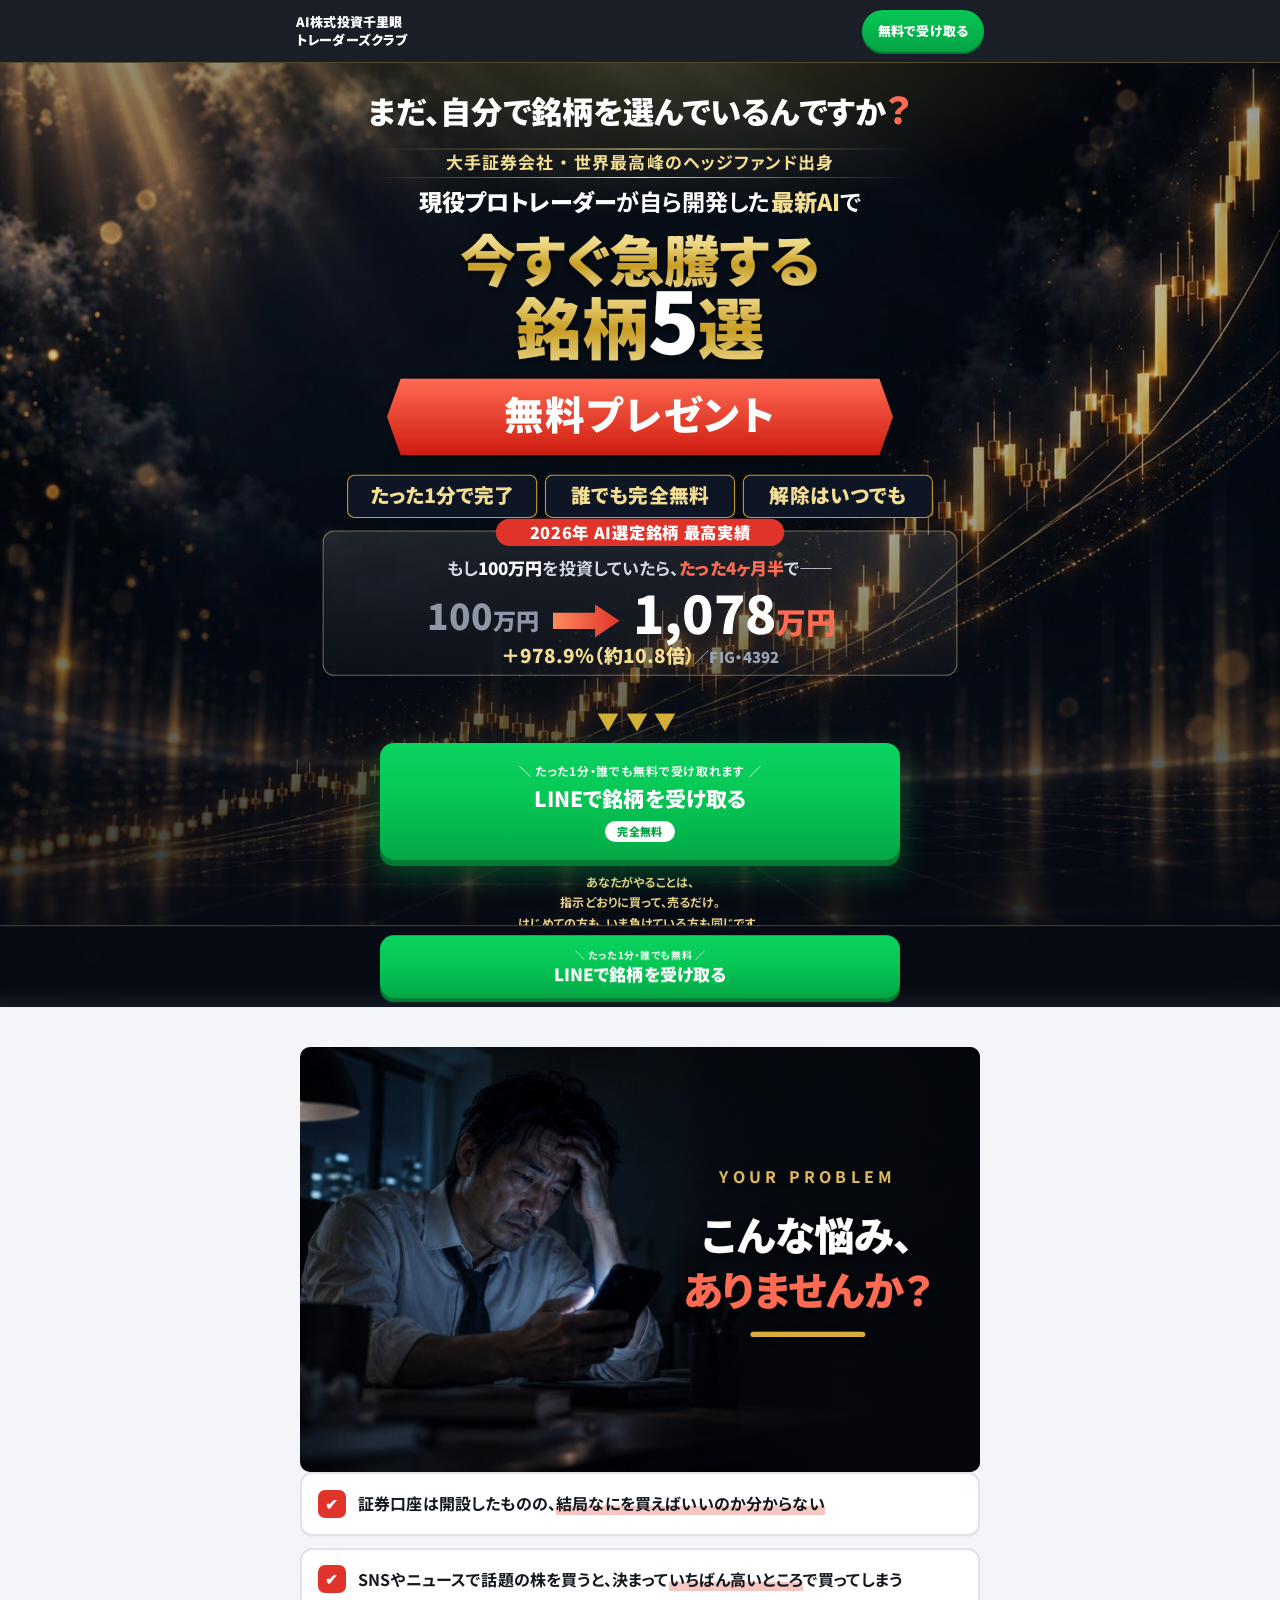
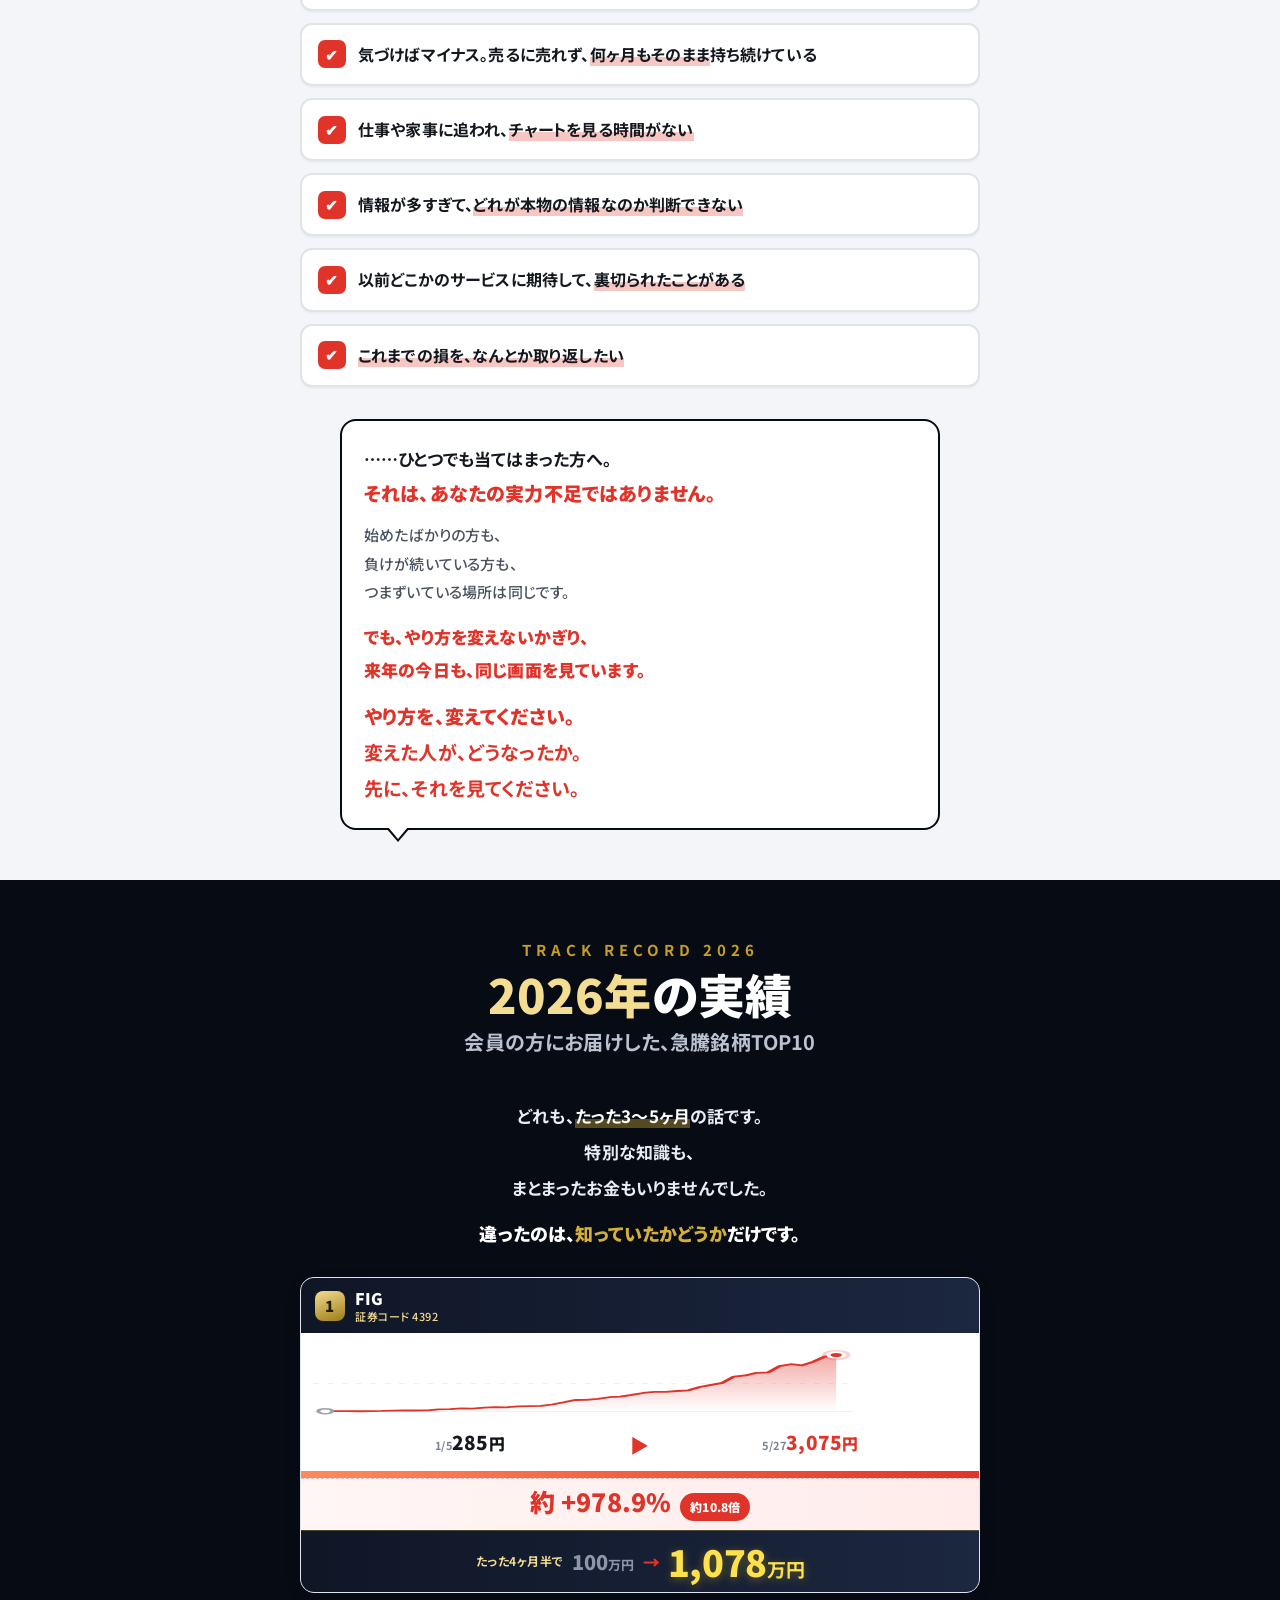
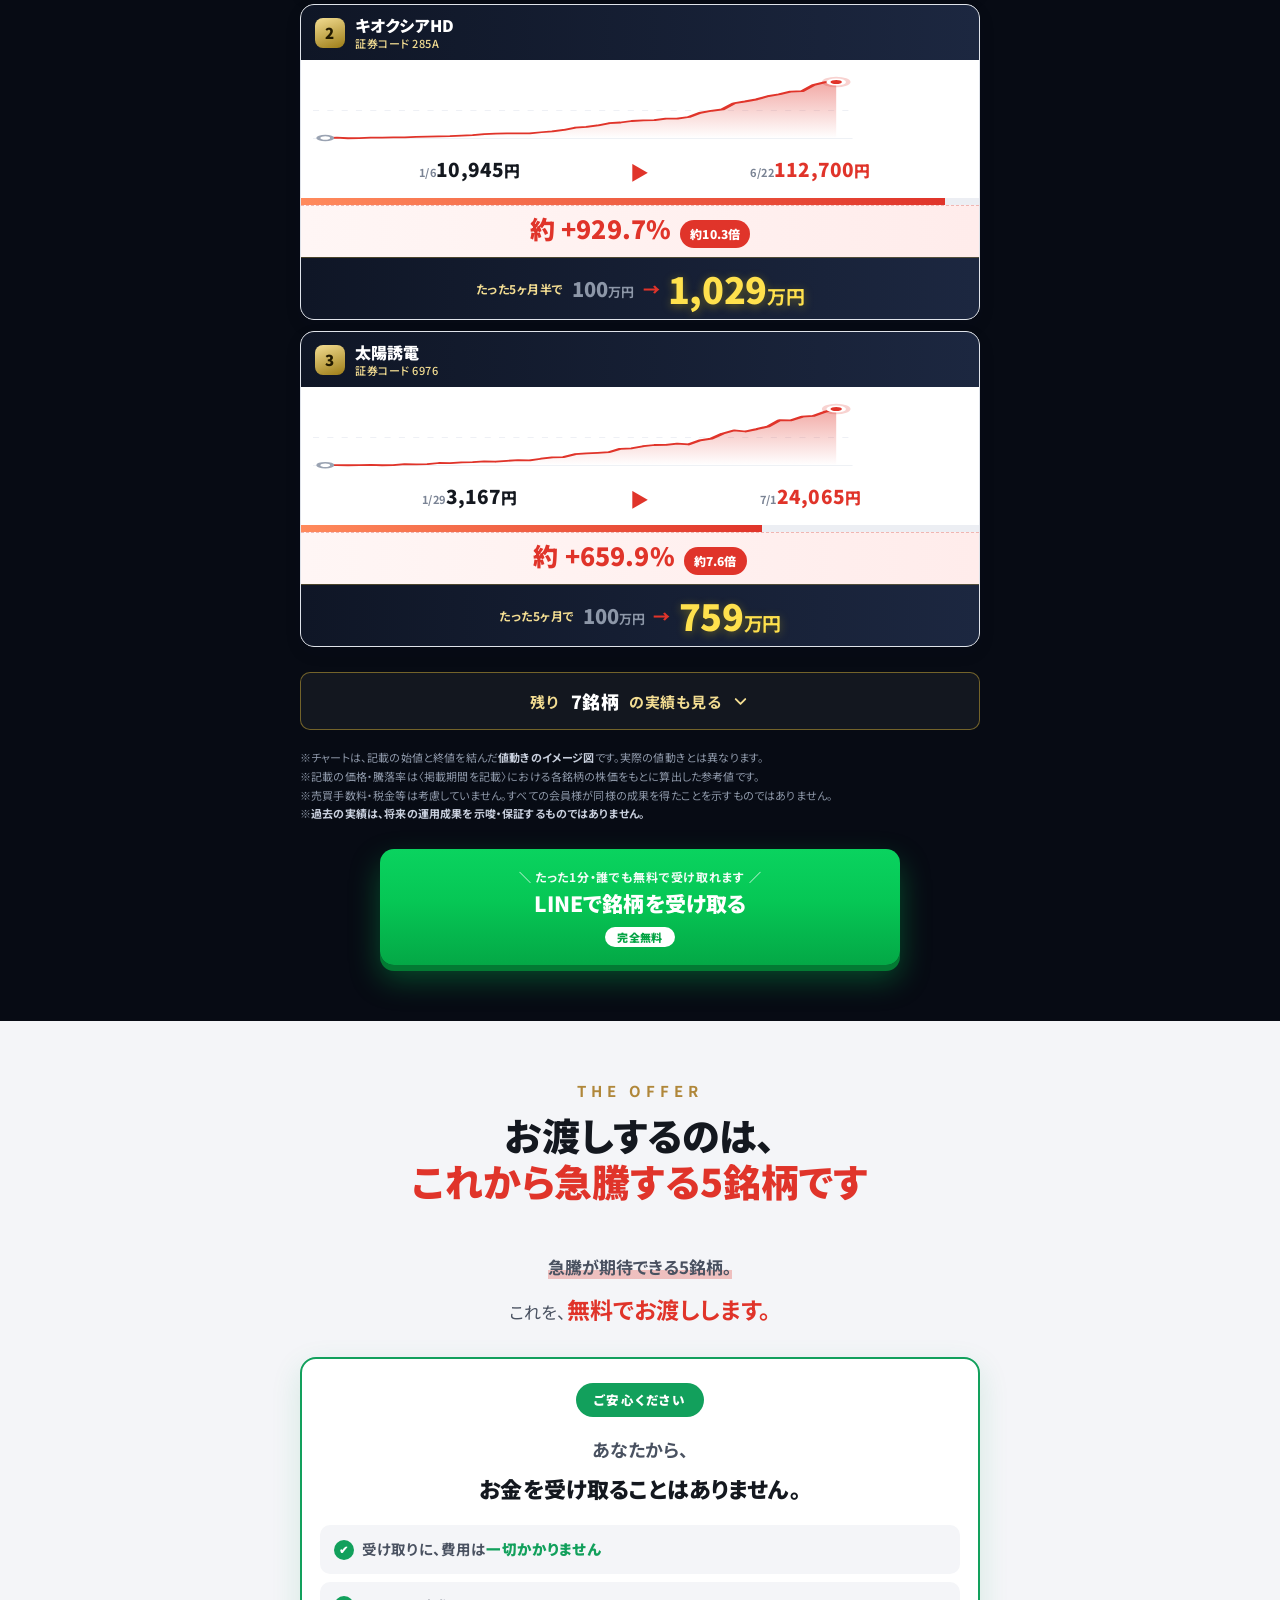
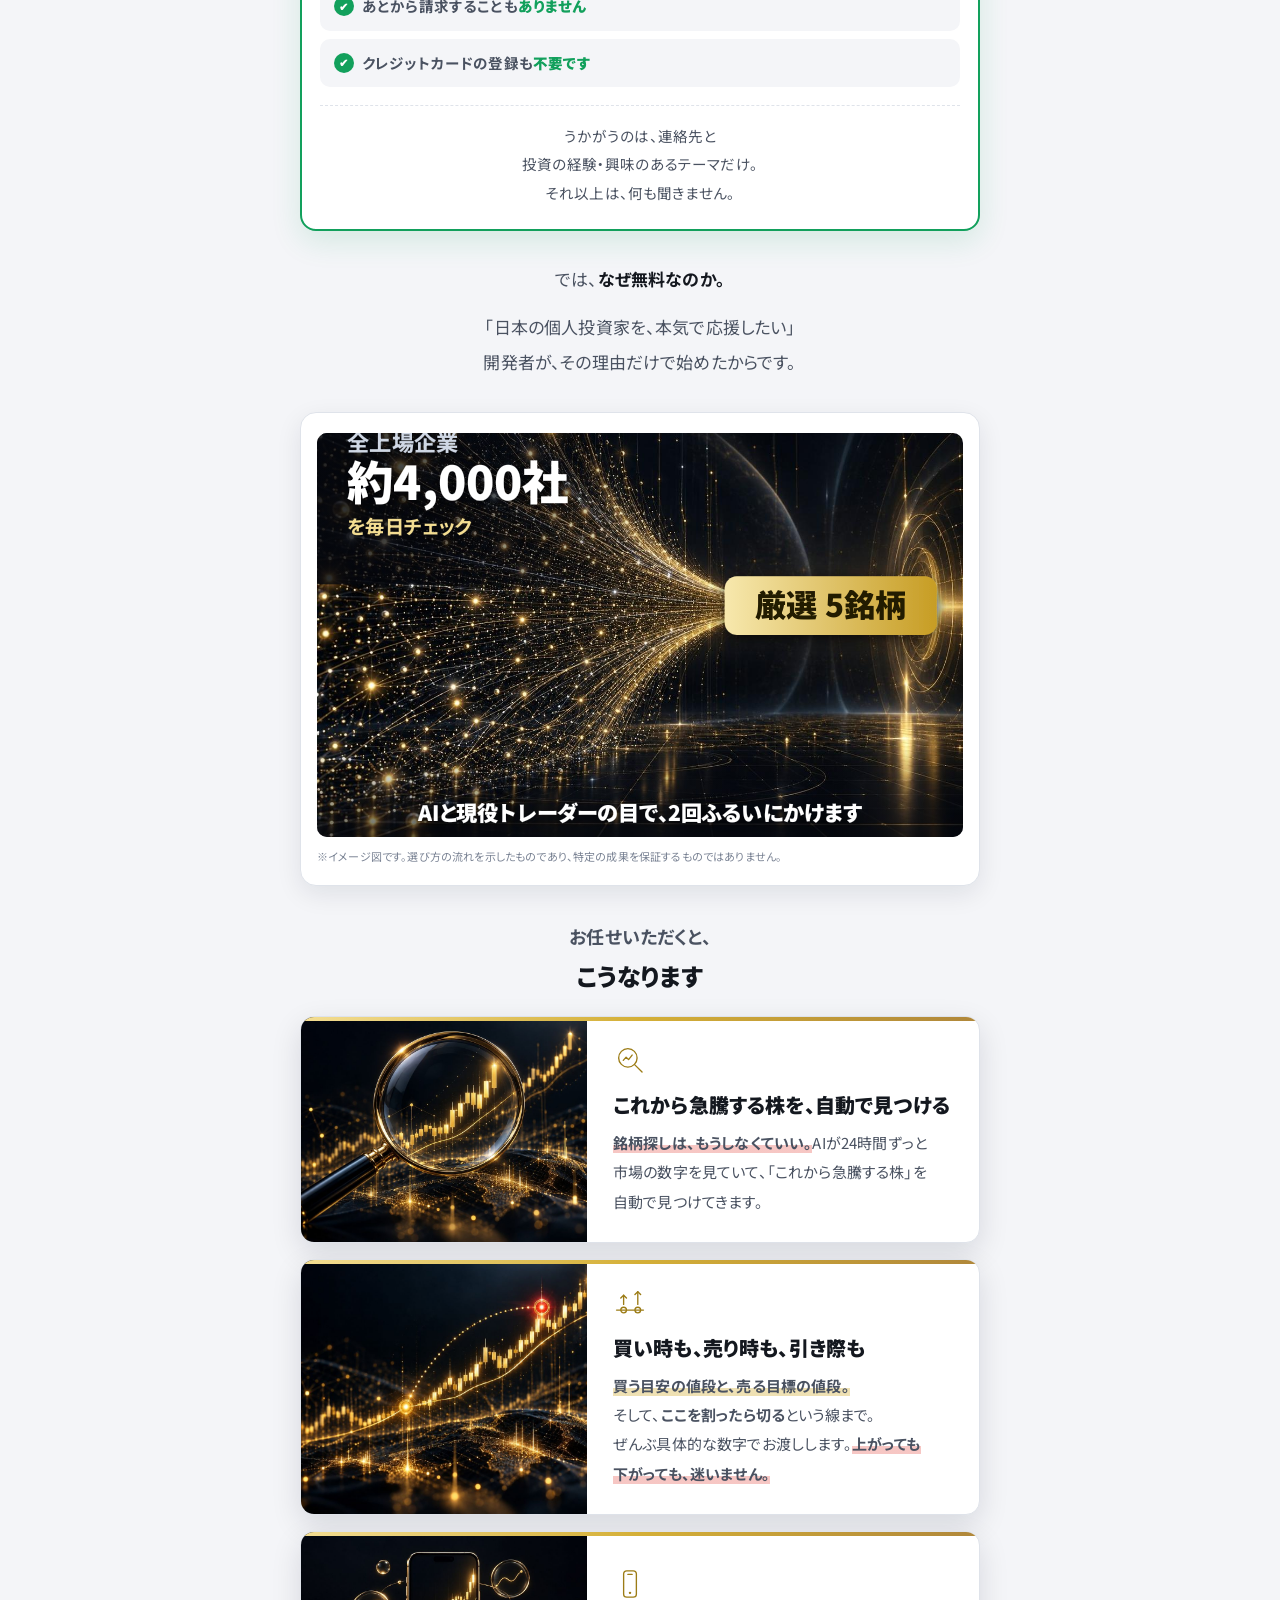
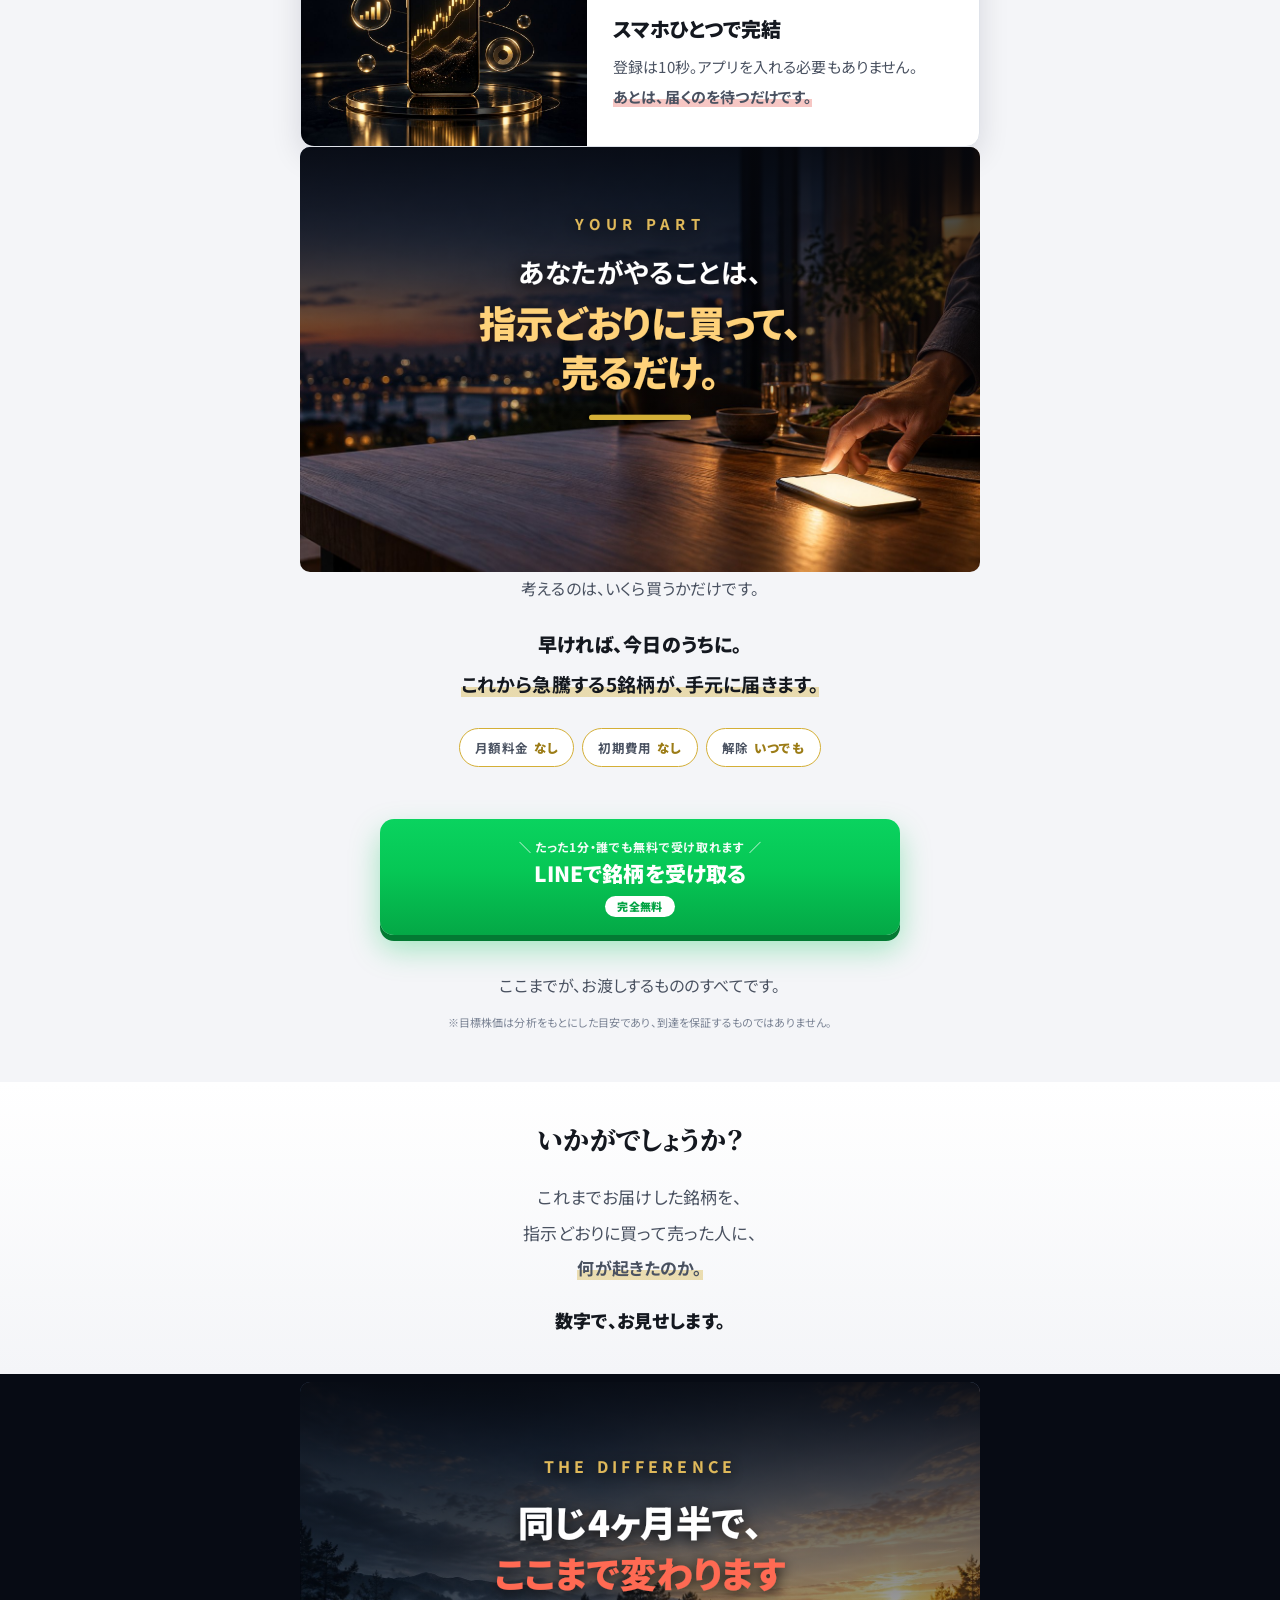
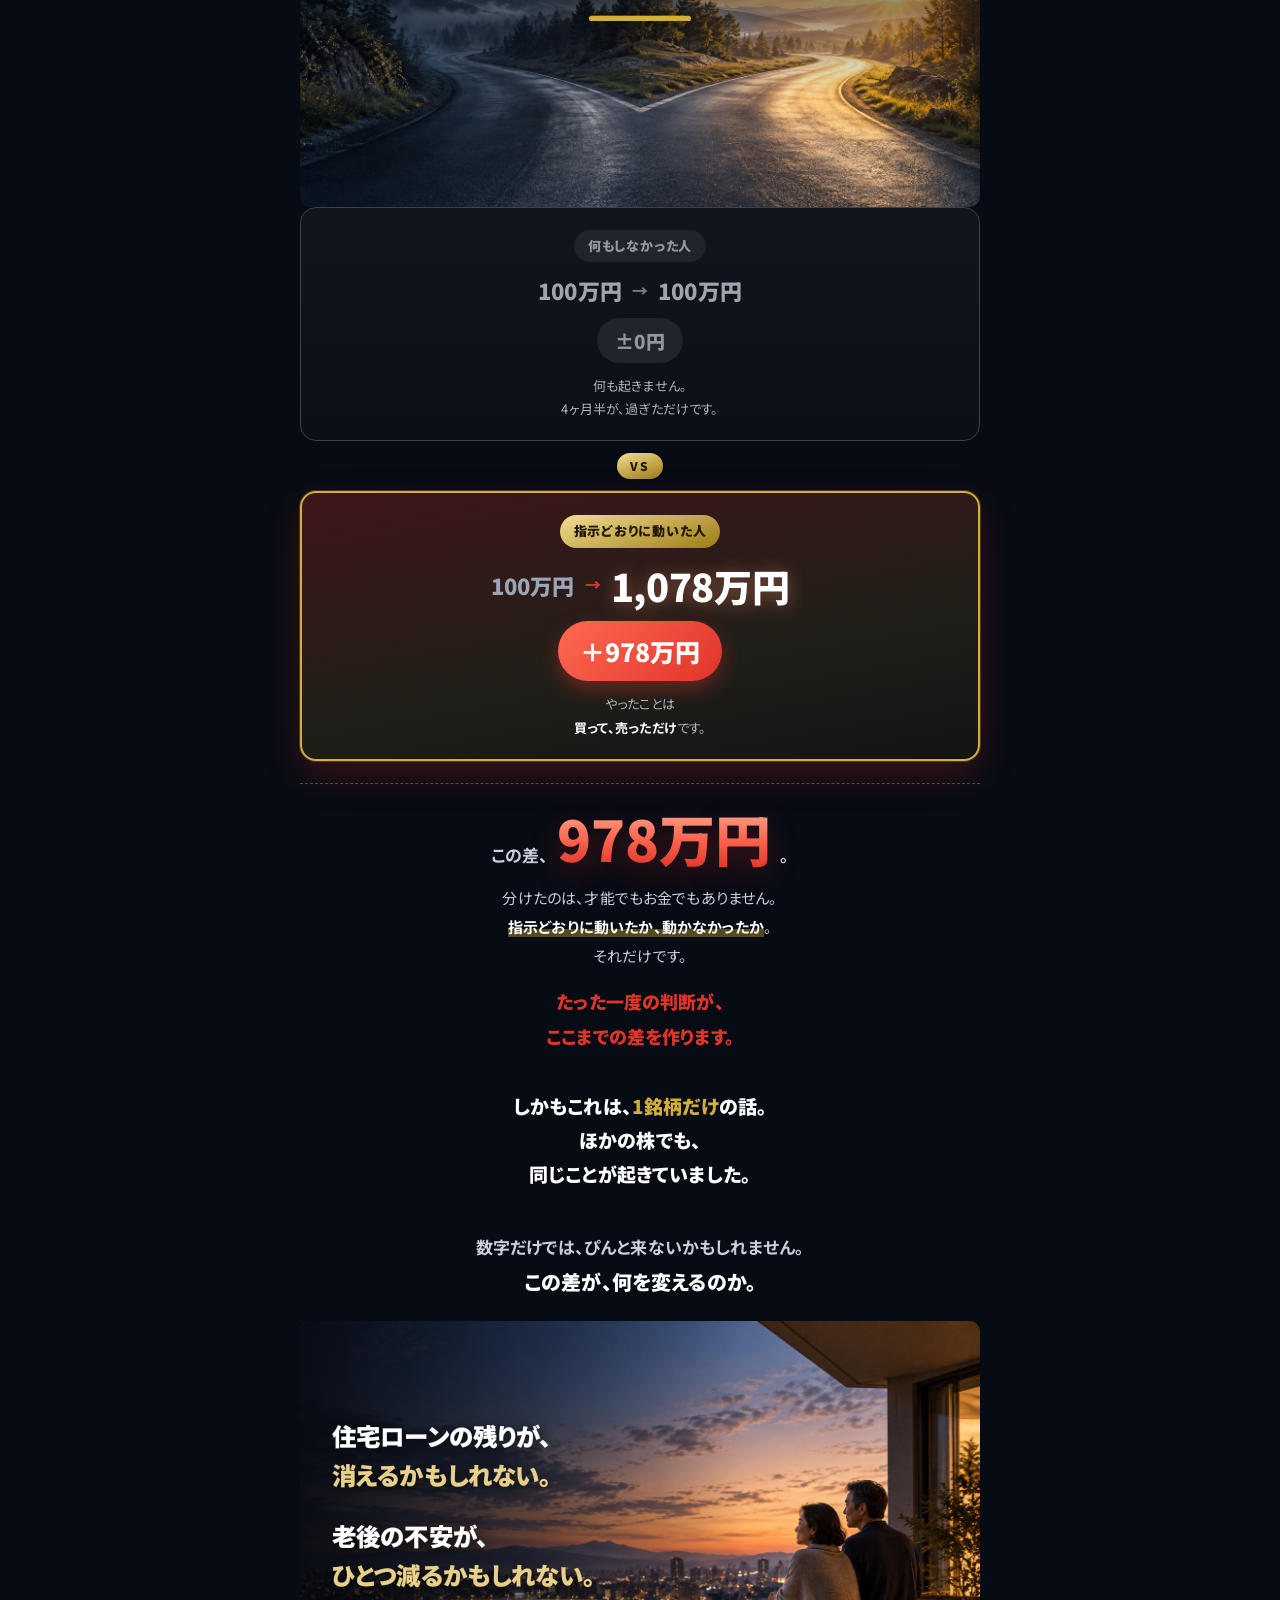
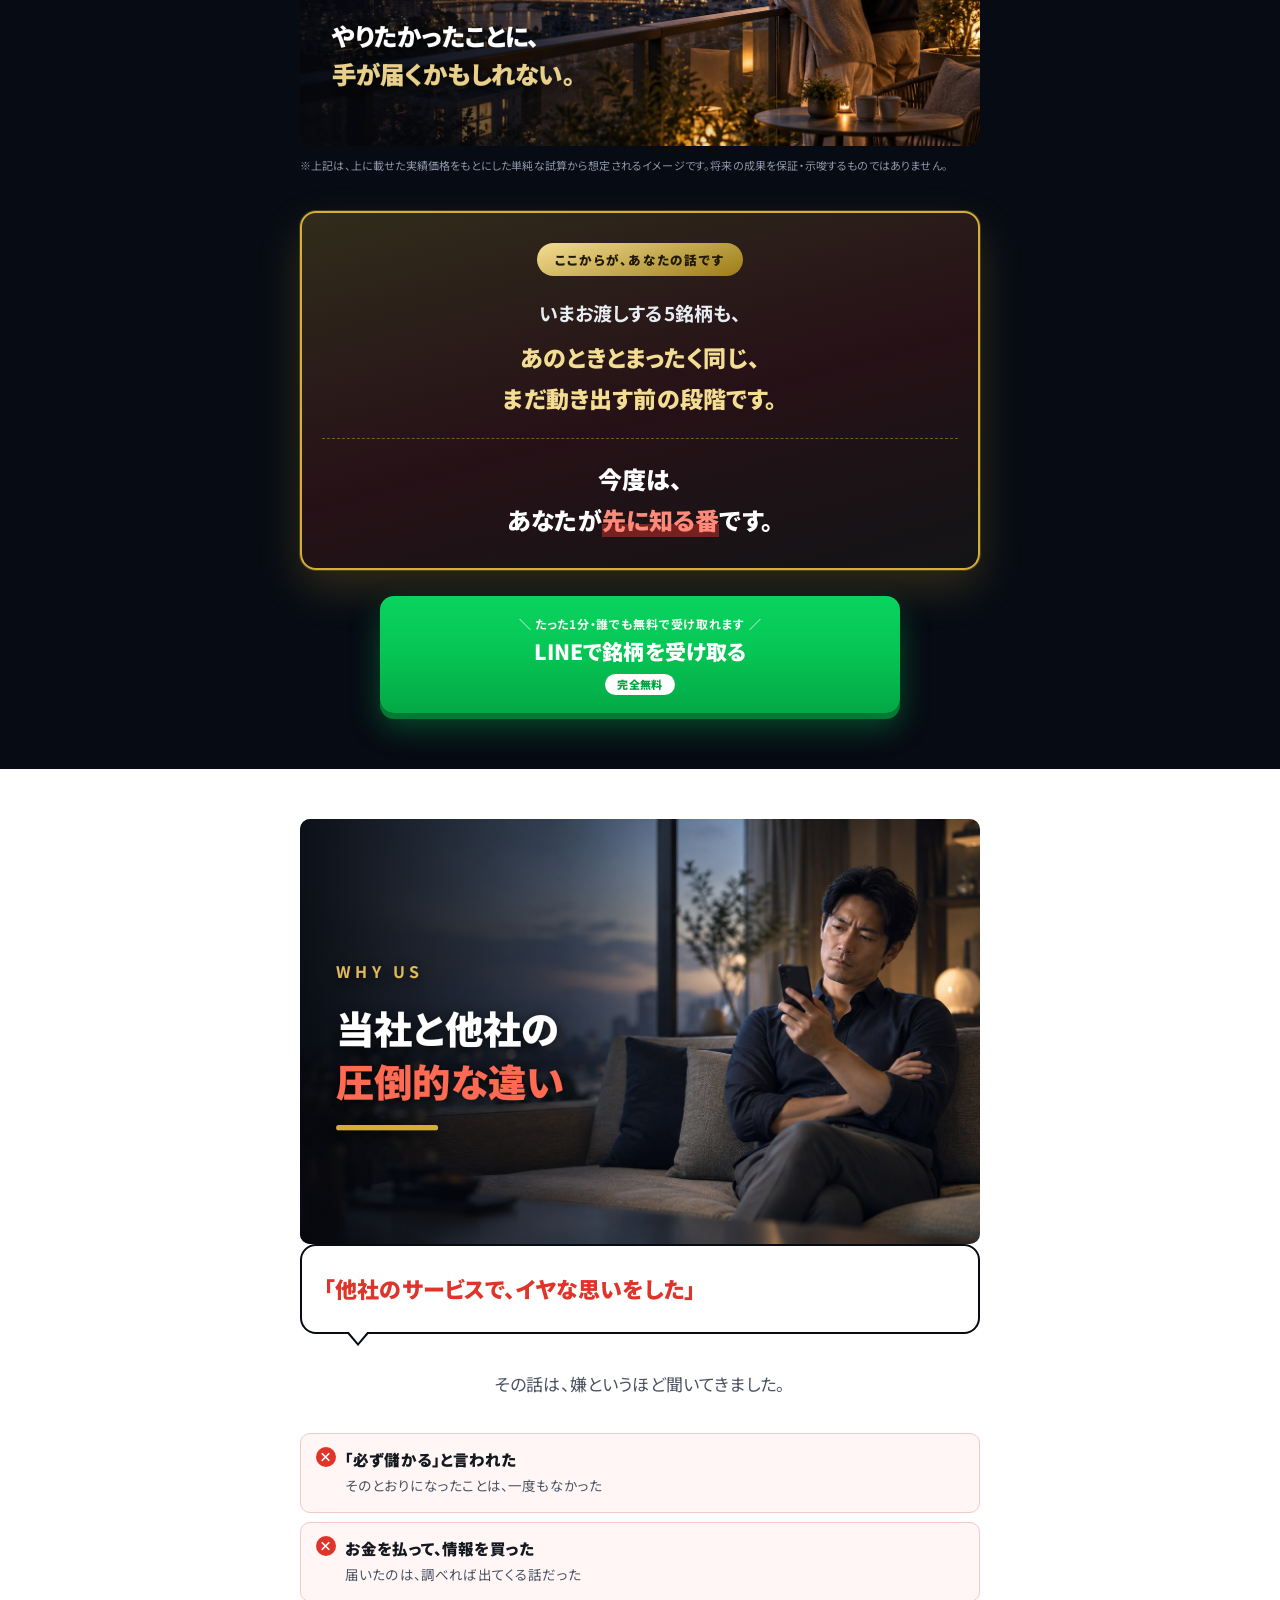
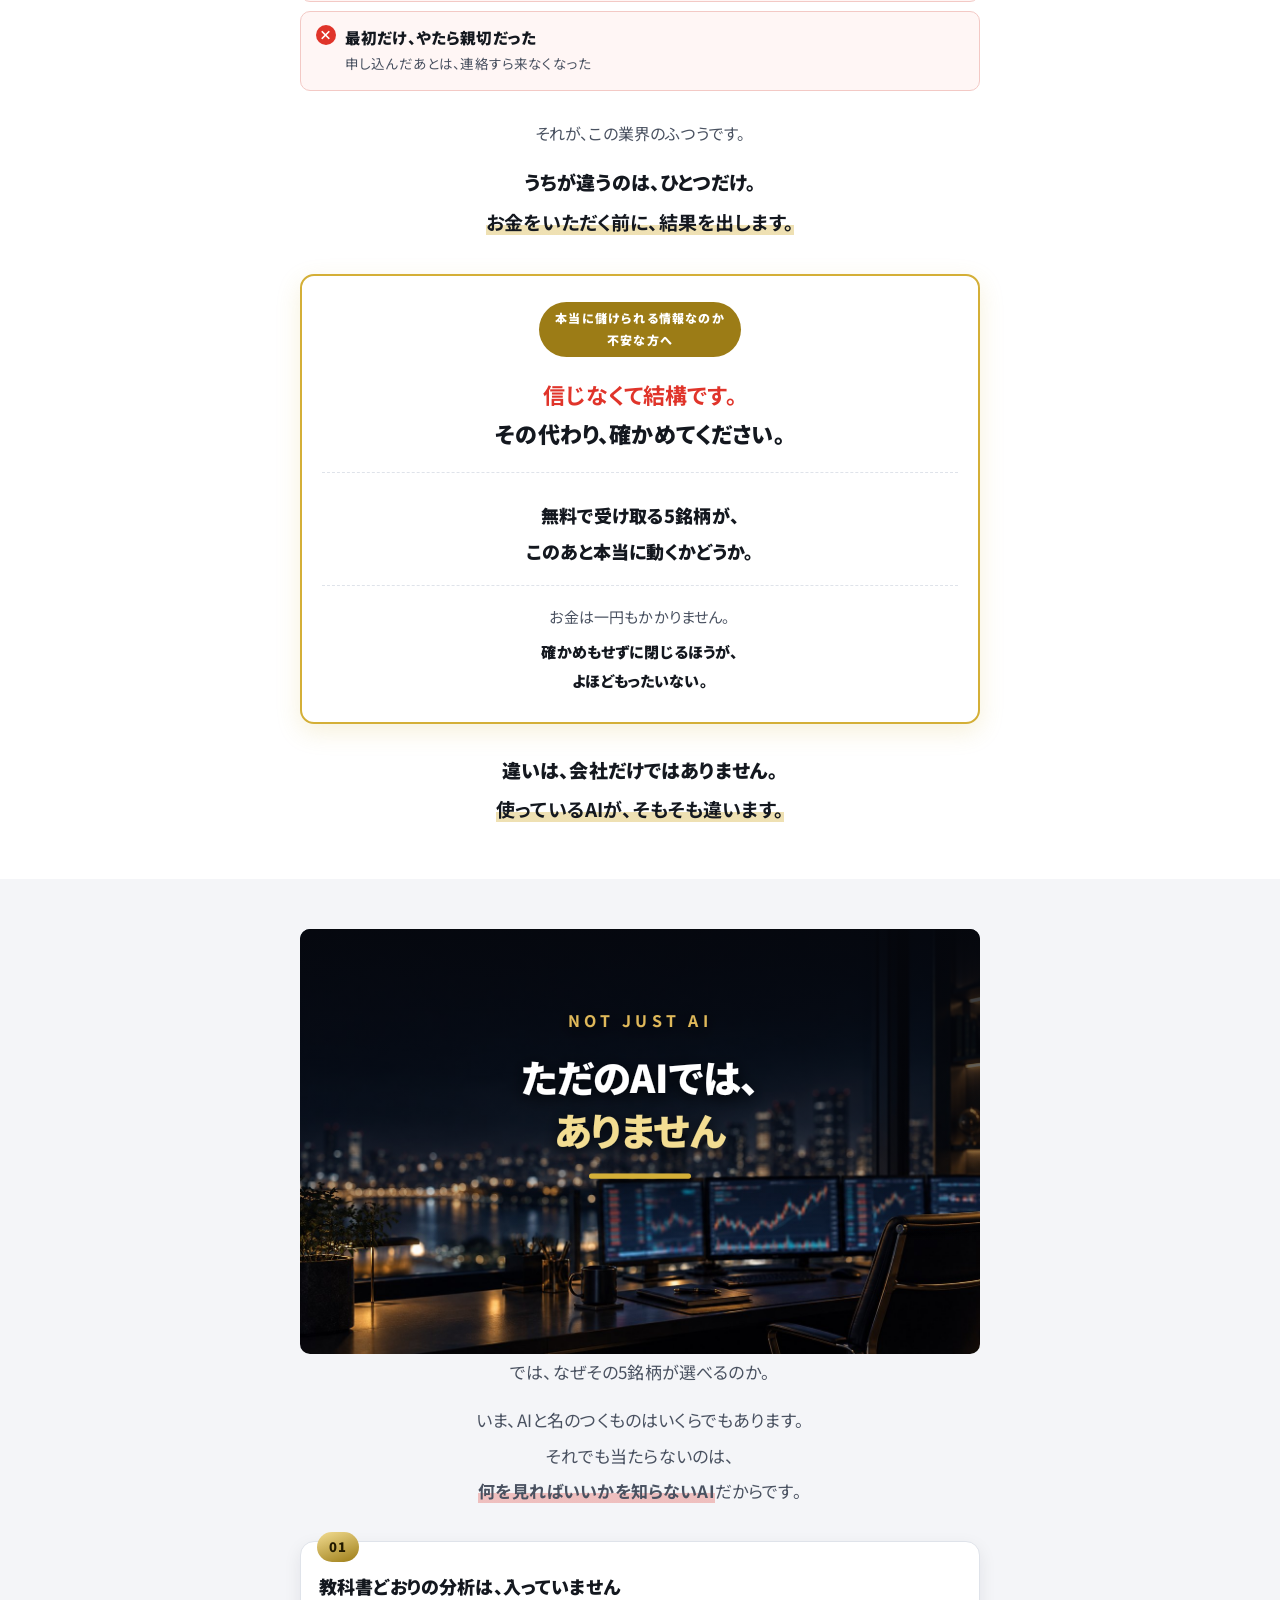
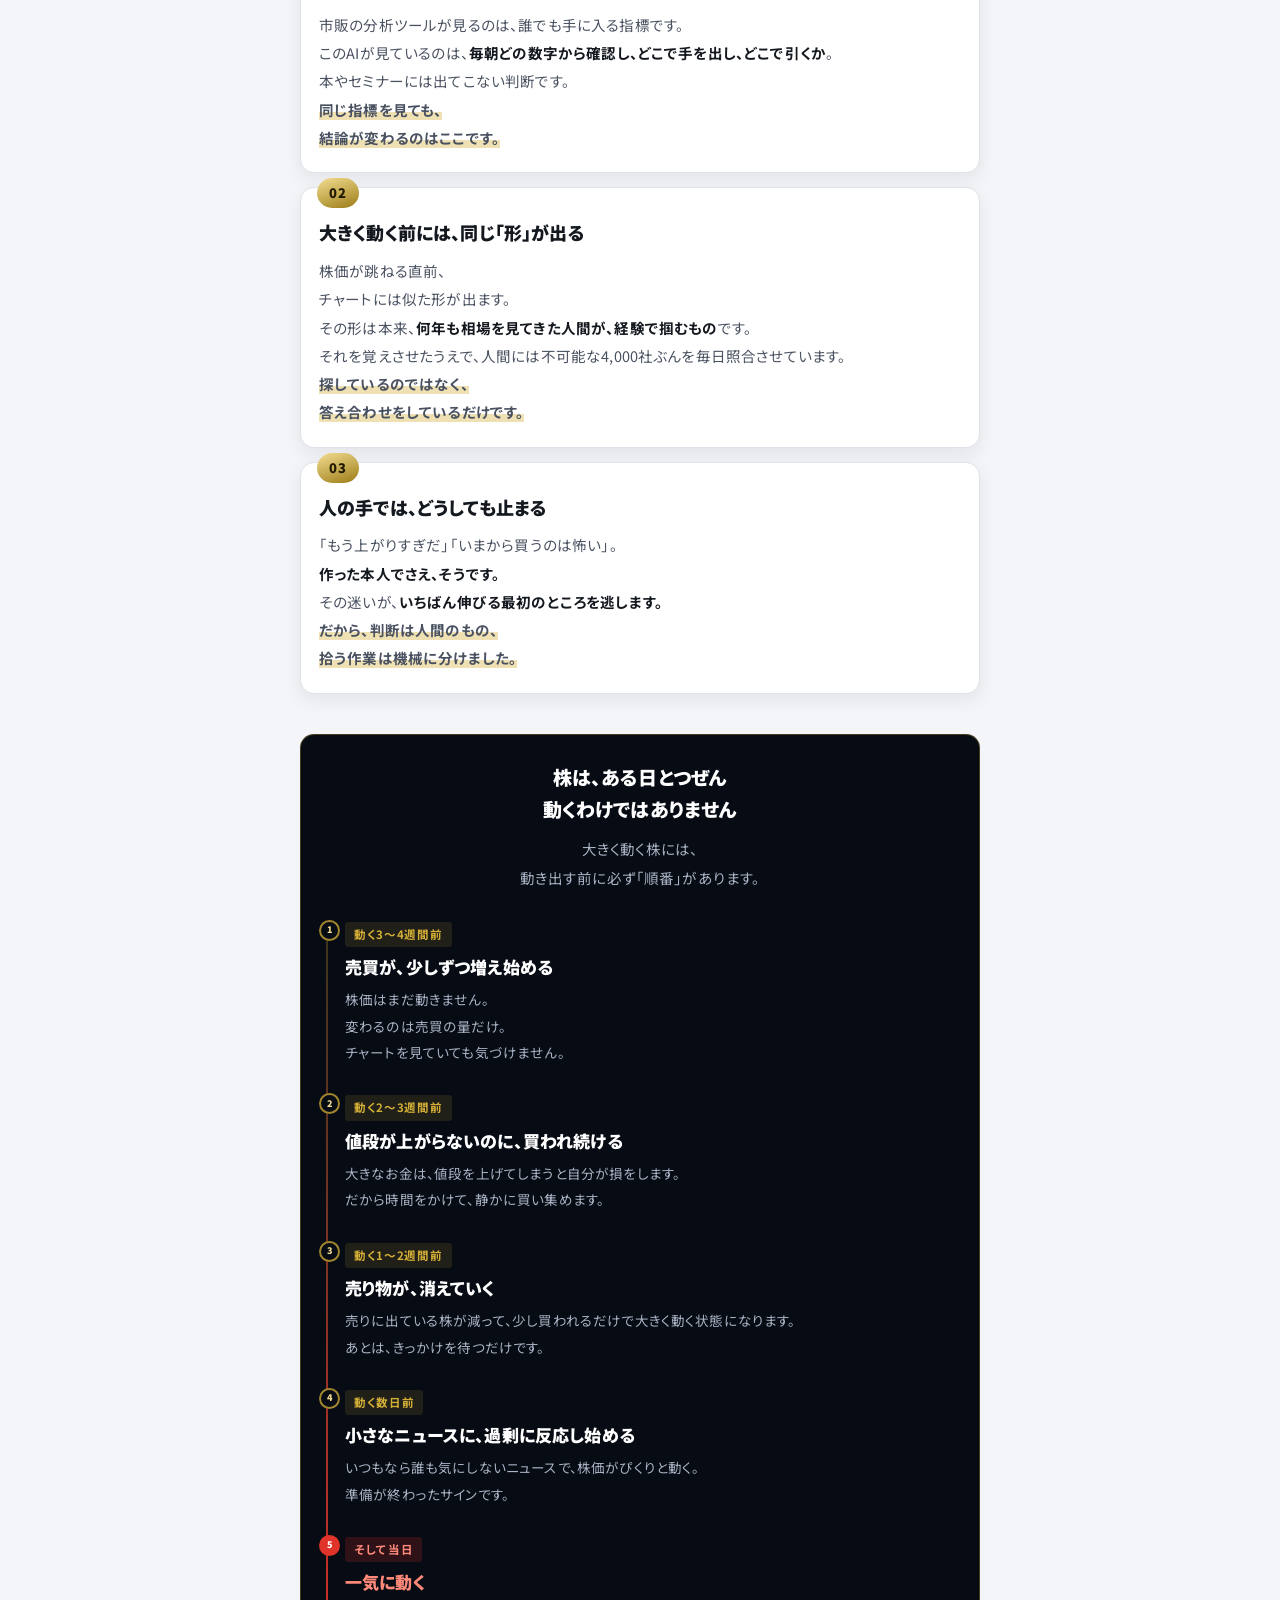
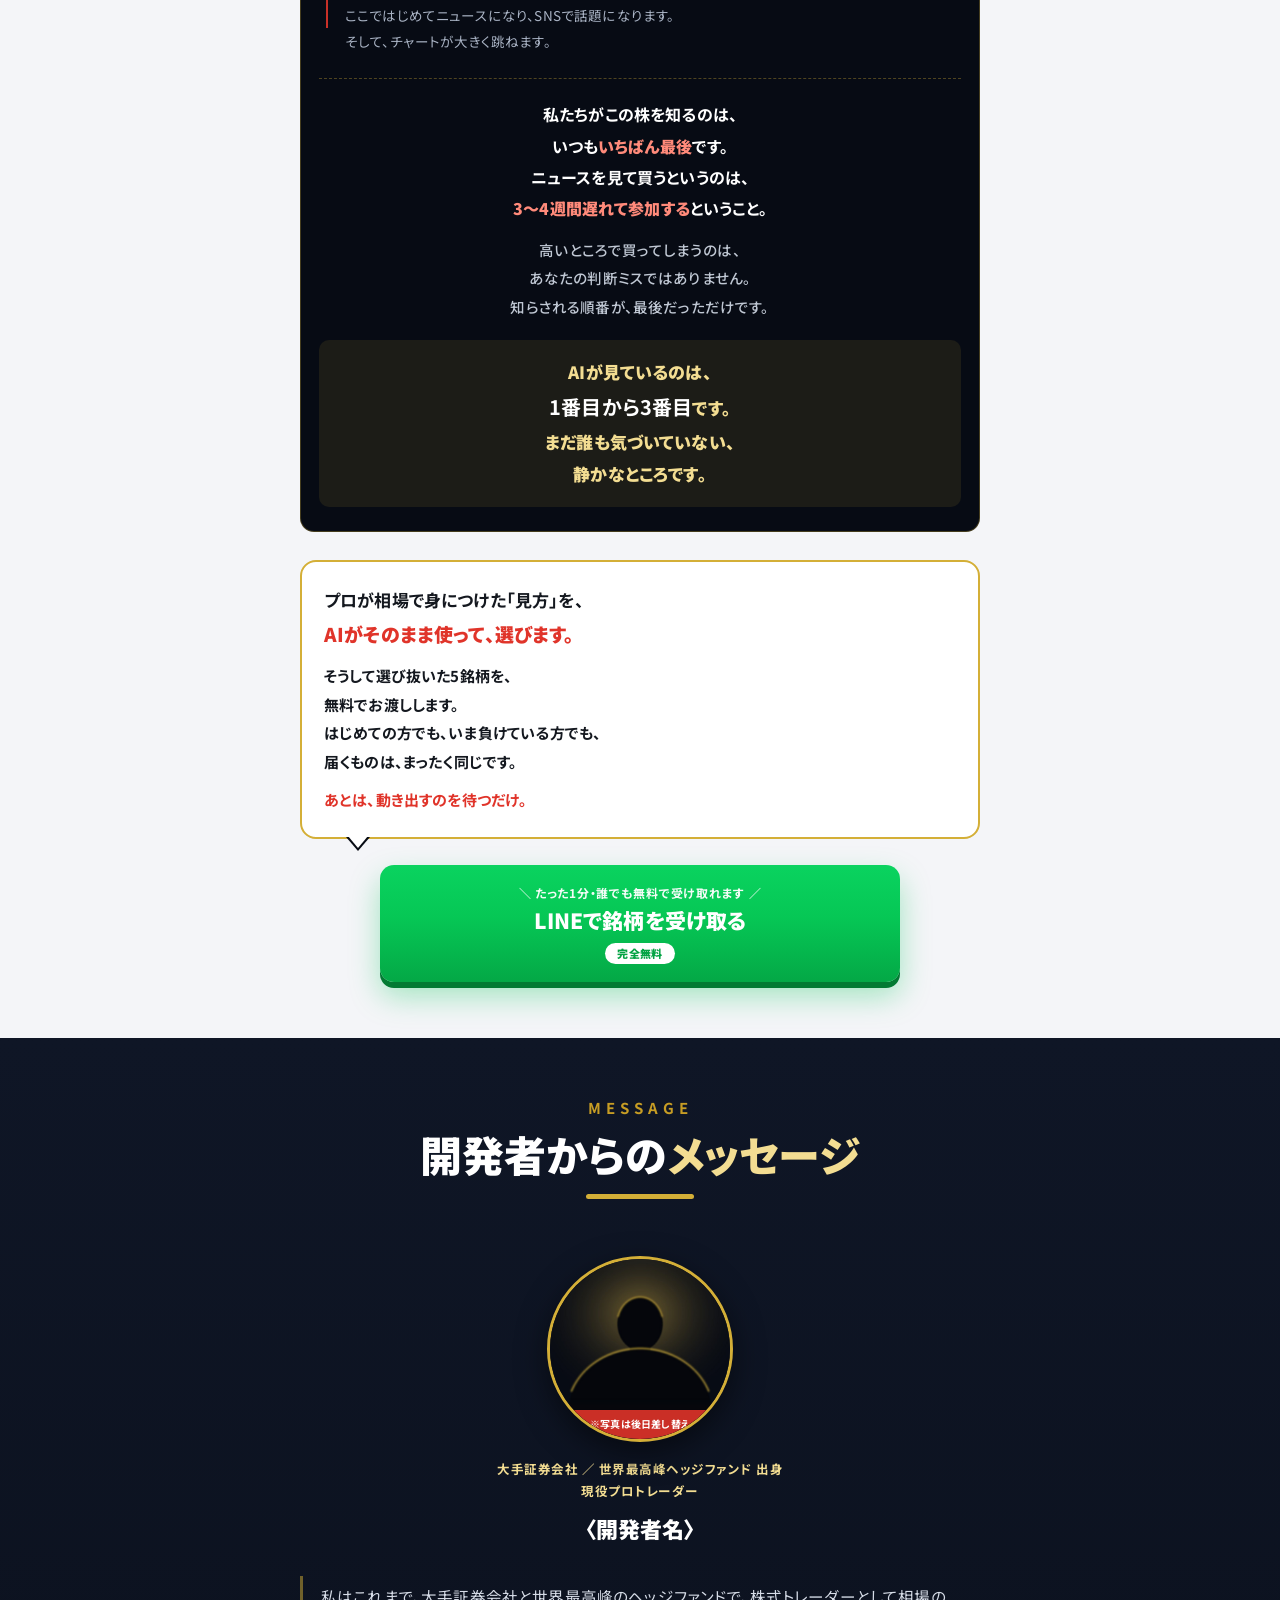
==== commit f5124811: "サービス名「AI株式投資千里眼トレーダーズクラブ」を全LPのヘッダーに反映 ロゴ枠は320pxで約150pxしか使えないため、名前は変えずに2行で組み、 ヘッダーのフォントサイズを縮めた。英字副題 A" ====
--- a/index.html
+++ b/index.html
@@ -9,7 +9,7 @@
 <link rel="preconnect" href="https://fonts.googleapis.com">
 <link rel="preconnect" href="https://fonts.gstatic.com" crossorigin>
 <link href="https://fonts.googleapis.com/css2?family=Noto+Sans+JP:wght@400;500;700;900&family=Noto+Serif+JP:wght@600;900&display=swap" rel="stylesheet">
-<link rel="stylesheet" href="assets/css/style.css?v=20261021130000">
+<link rel="stylesheet" href="assets/css/style.css?v=20261029a">
 <link rel="preload" as="image" href="assets/img/hero-bg.jpg" fetchpriority="high">
 <!-- ▼▼ 登録チャネルの切り替え（LINE / メール）▼▼
      mode を 'line' か 'mail' に変えるだけで、ボタン文言・本文の言い回し・
@@ -29,7 +29,7 @@
      ============================================================ -->
 <header class="hd">
   <div class="hd-in">
-    <div class="hd-logo">〈サービス名〉<small>AI STOCK INTELLIGENCE</small></div>
+    <div class="hd-logo">AI株式投資千里眼<br>トレーダーズクラブ</div>
     <a href="#entry" class="hd-cta">無料で受け取る</a>
   </div>
 </header>
--- a/assets/css/style.css
+++ b/assets/css/style.css
@@ -62,8 +62,7 @@
 /* ===== header ===== */
 .hd{position:sticky;top:0;z-index:90;background:rgba(7,11,20,.92);backdrop-filter:blur(8px);border-bottom:1px solid rgba(212,175,55,.3)}
 .hd-in{max-width:var(--wrap);margin:0 auto;padding:10px 16px;display:flex;align-items:center;justify-content:space-between;gap:12px}
-.hd-logo{color:#fff;font-weight:900;font-size:14px;letter-spacing:.06em;line-height:1.3}
-.hd-logo small{display:block;font-size:9px;color:var(--gold);letter-spacing:.14em;font-weight:500}
+.hd-logo{color:#fff;font-weight:900;font-size:13px;letter-spacing:.01em;line-height:1.35}
 .hd-cta{background:linear-gradient(180deg,#06c755,#04a344);color:#fff;font-weight:900;font-size:13px;padding:9px 16px;border-radius:100px;white-space:nowrap;box-shadow:0 2px 0 #037a33}
 
 /* ===== hero ===== */
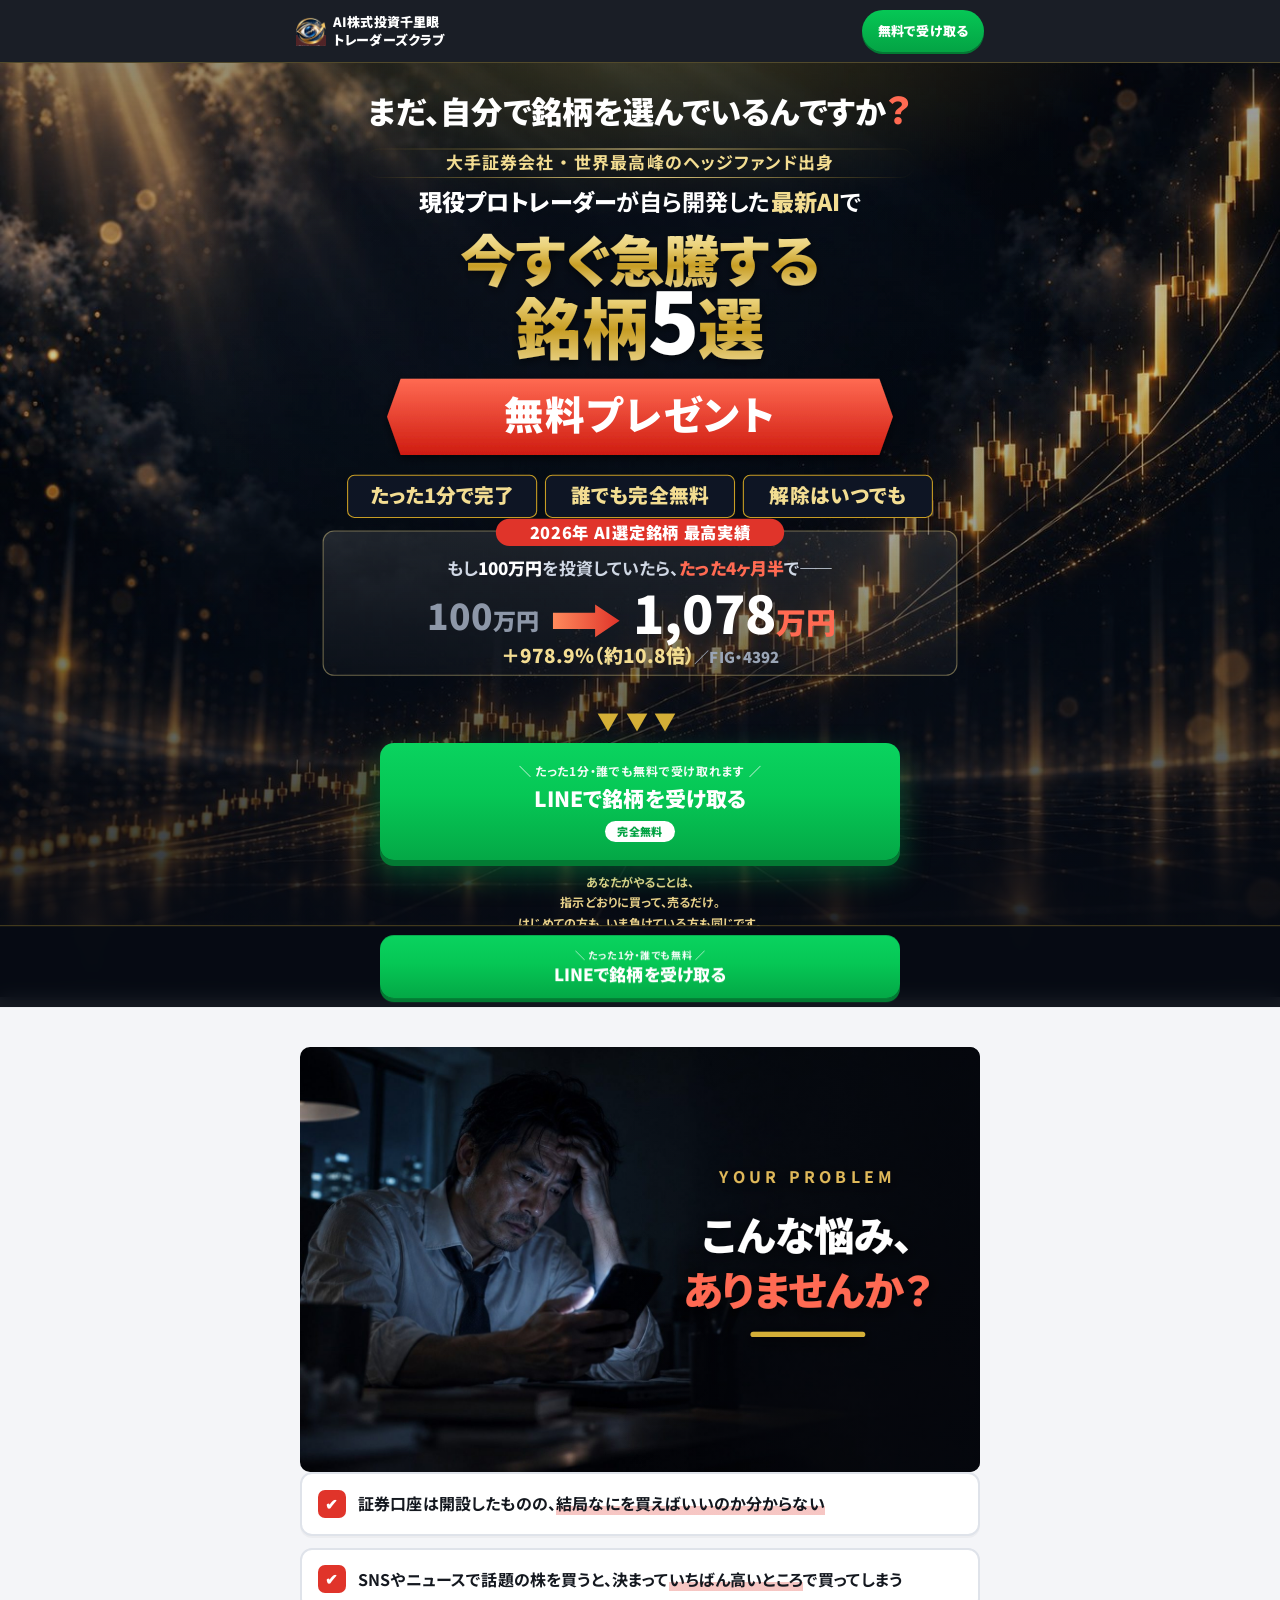
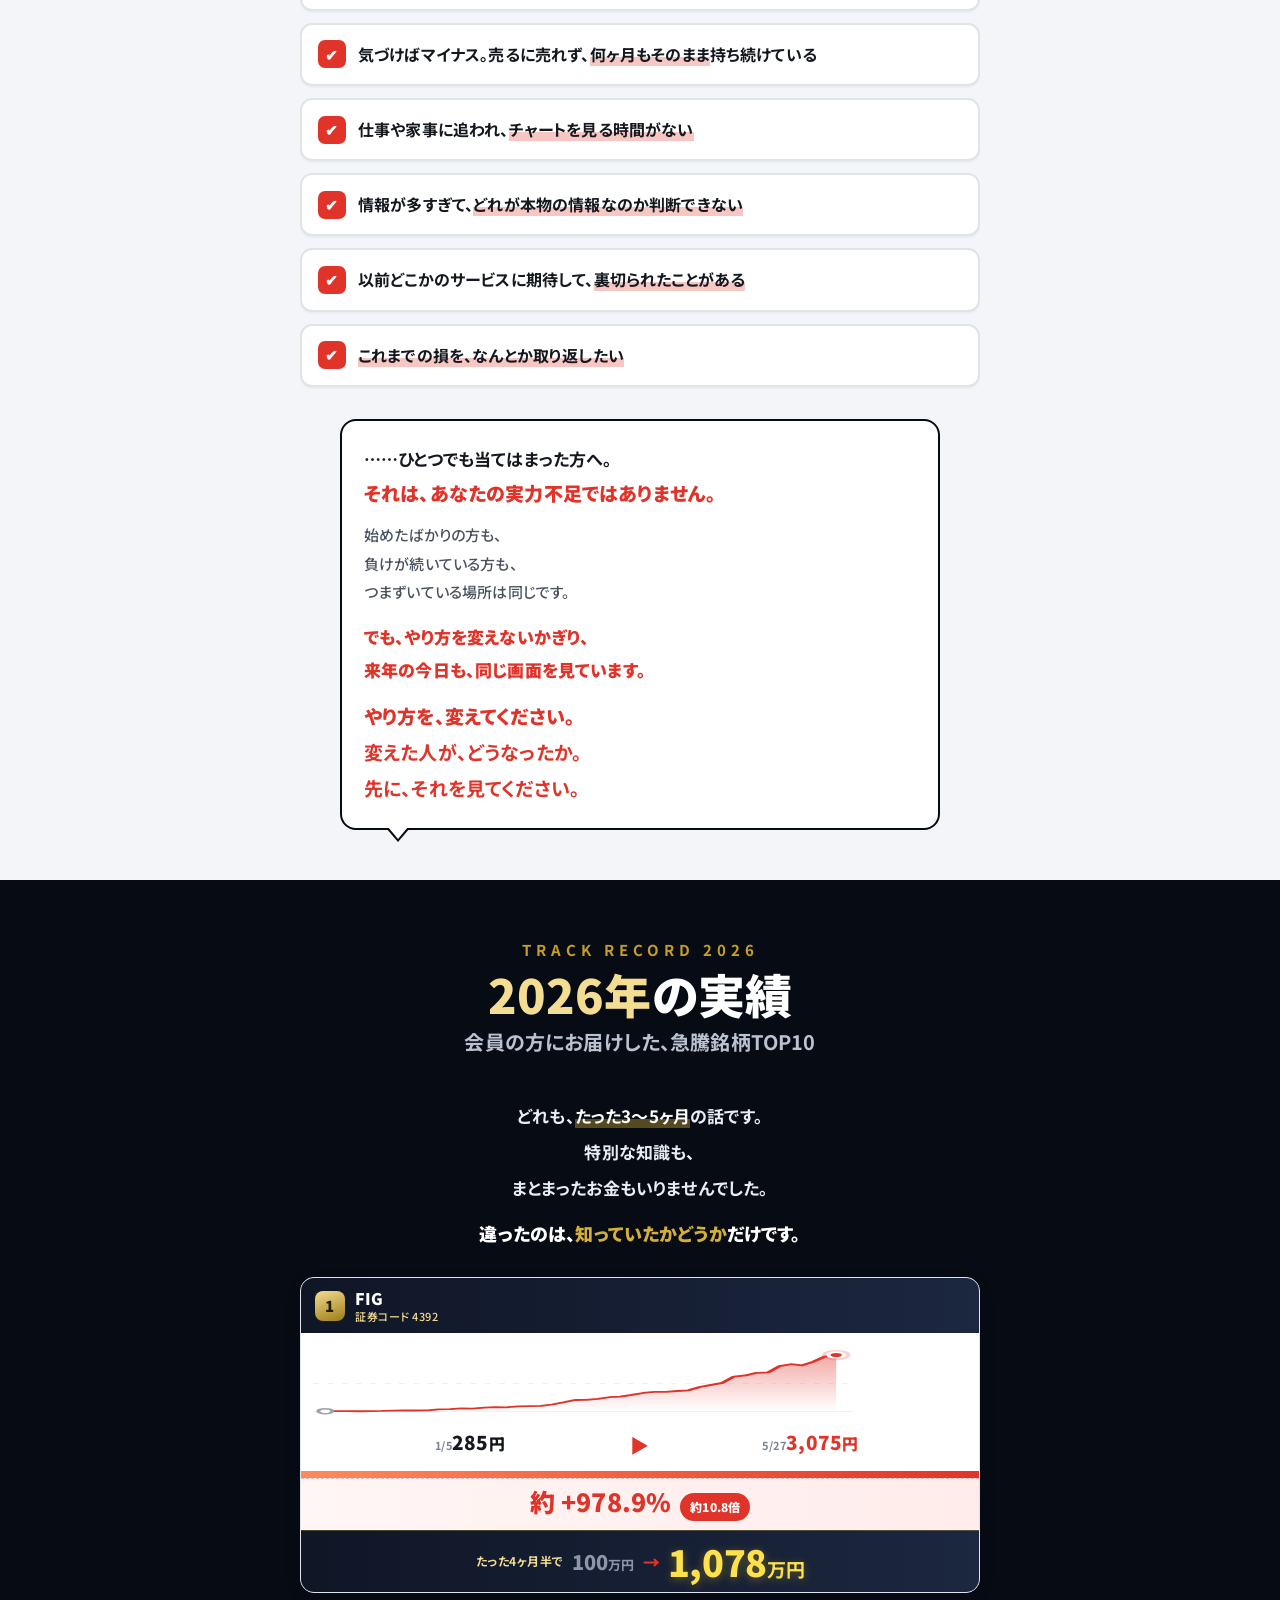
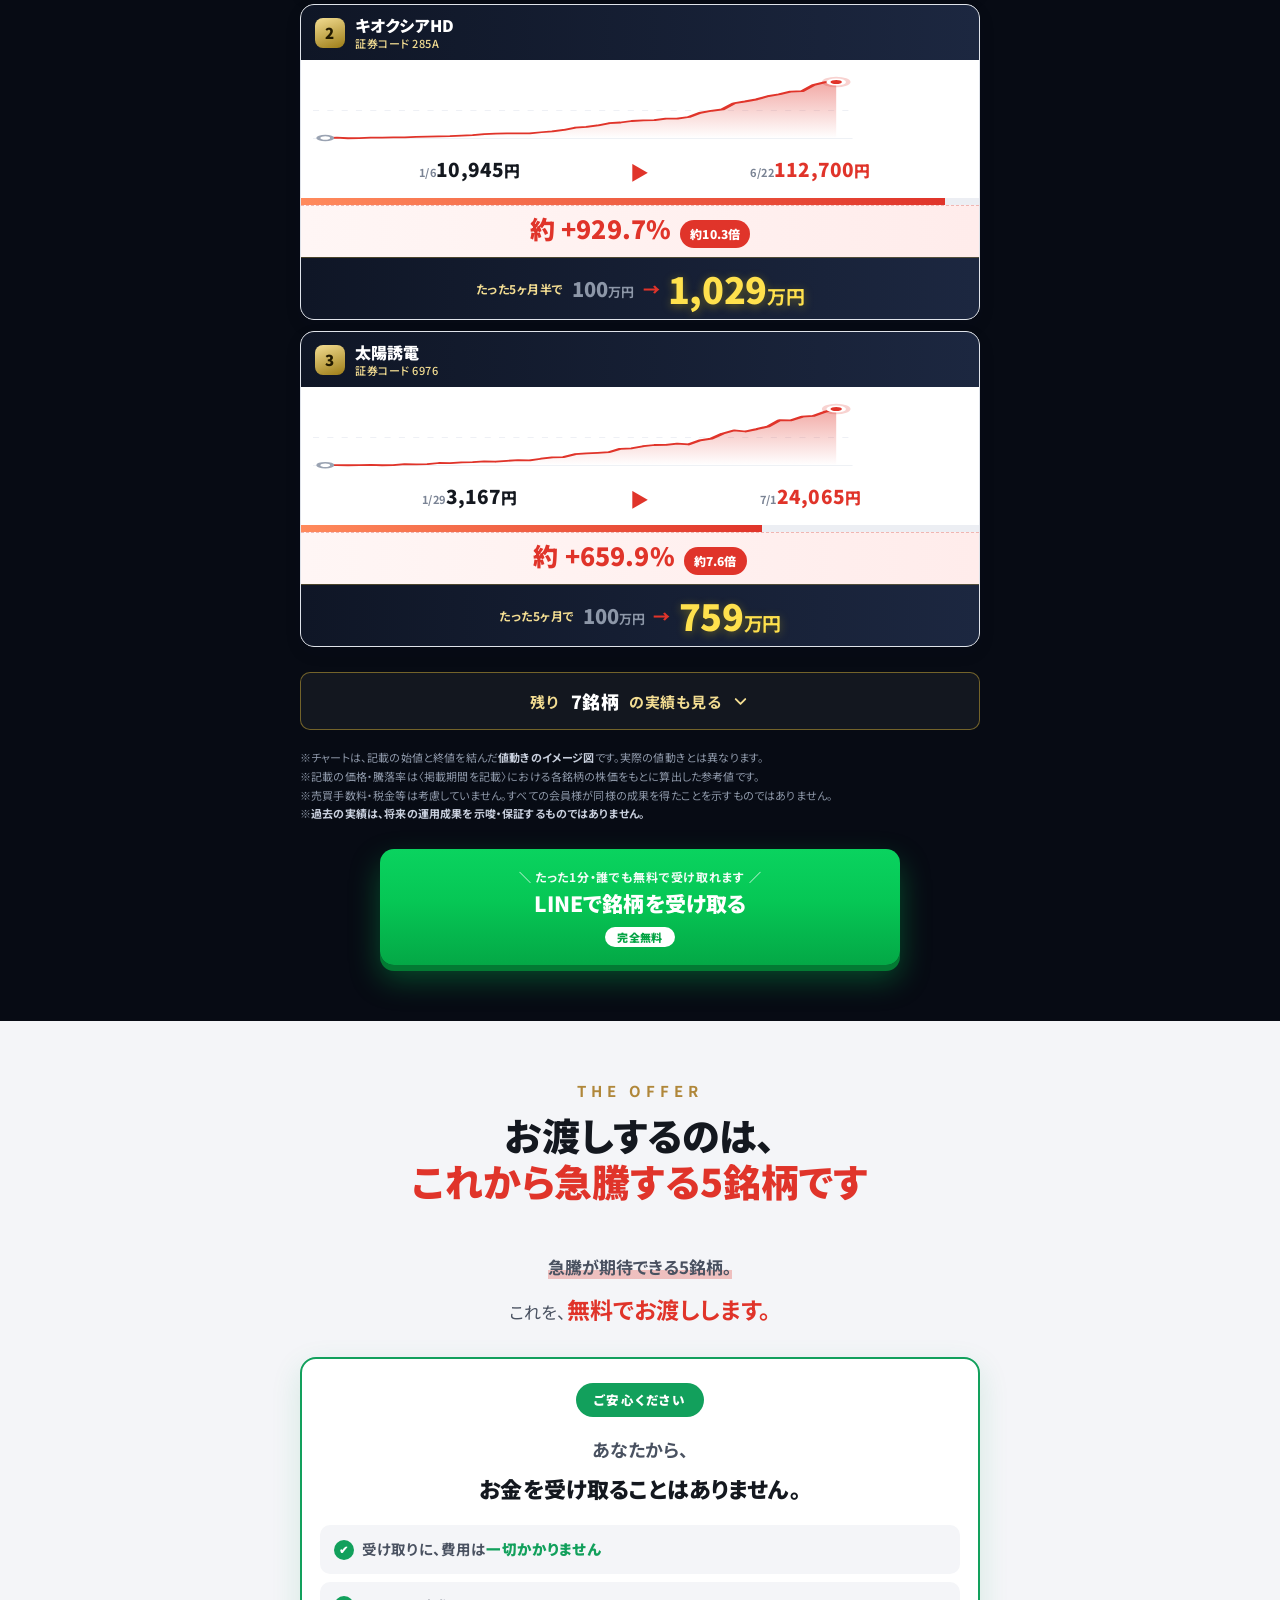
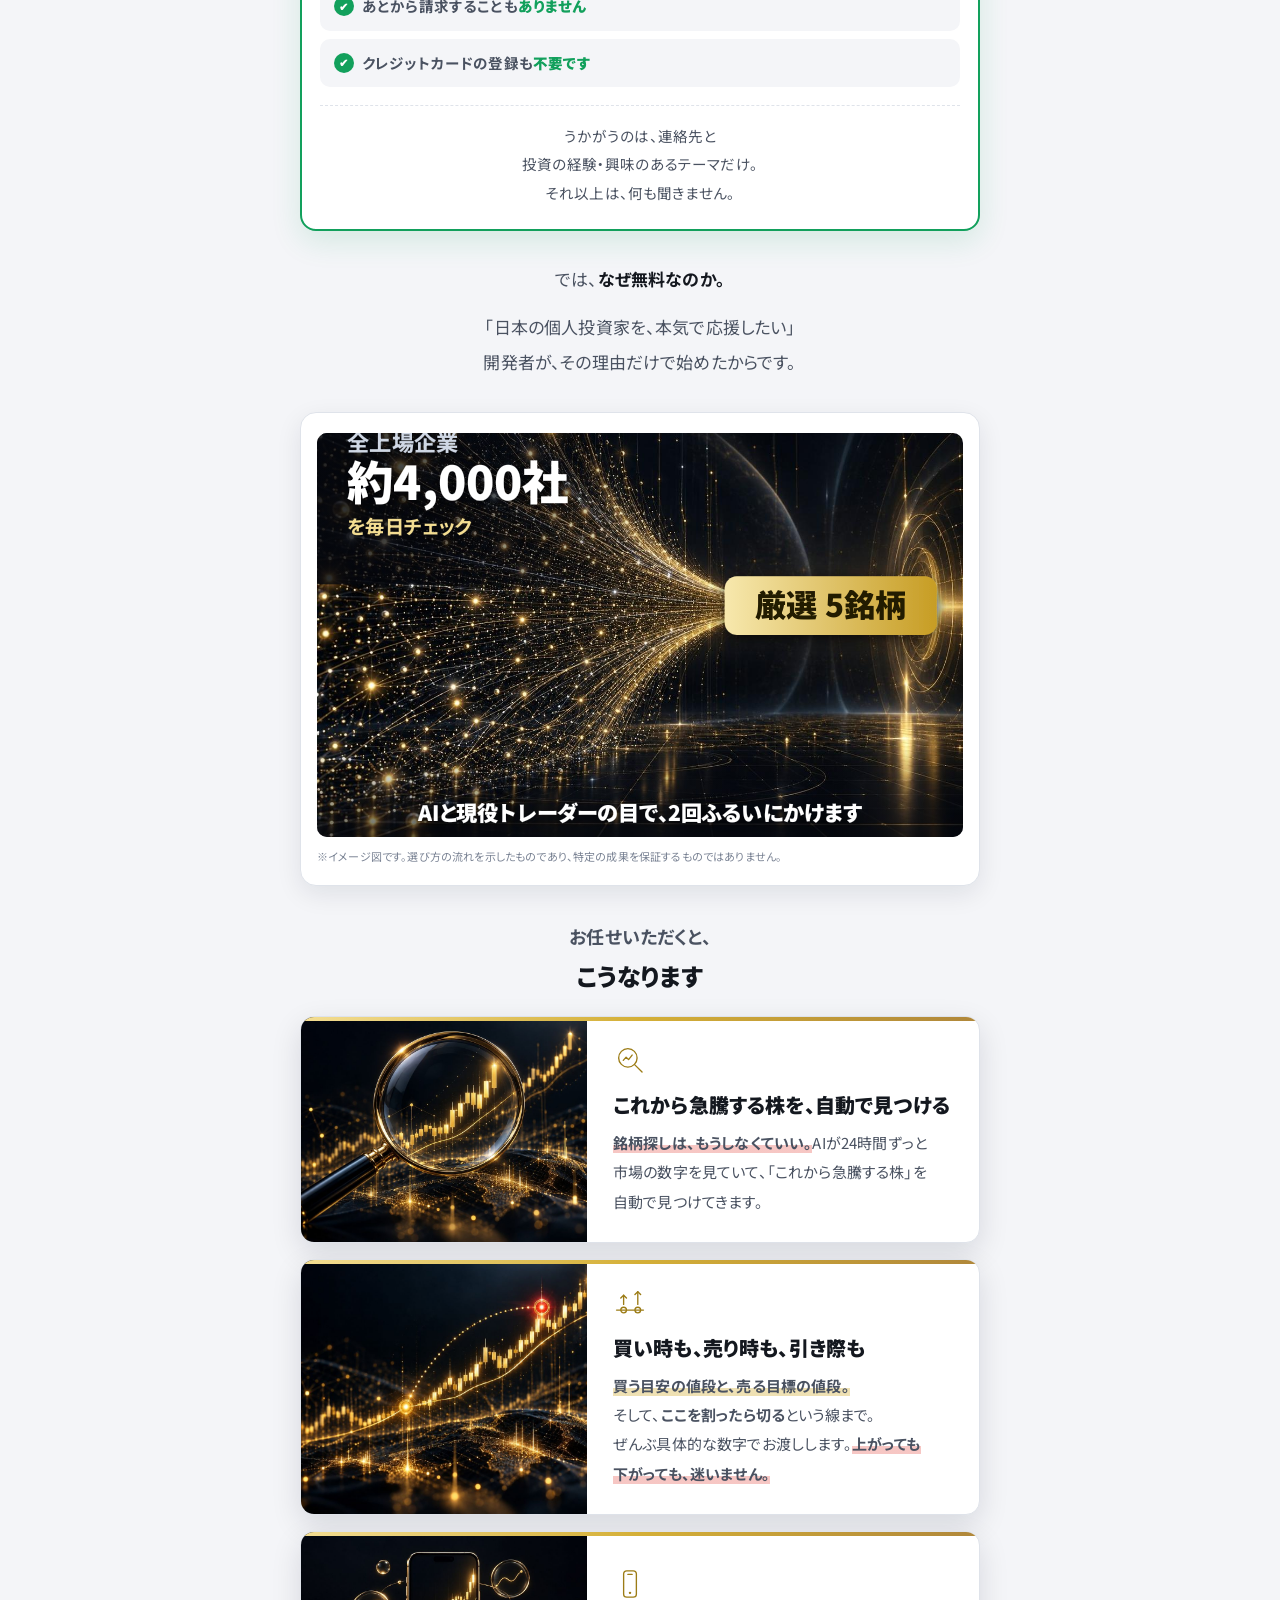
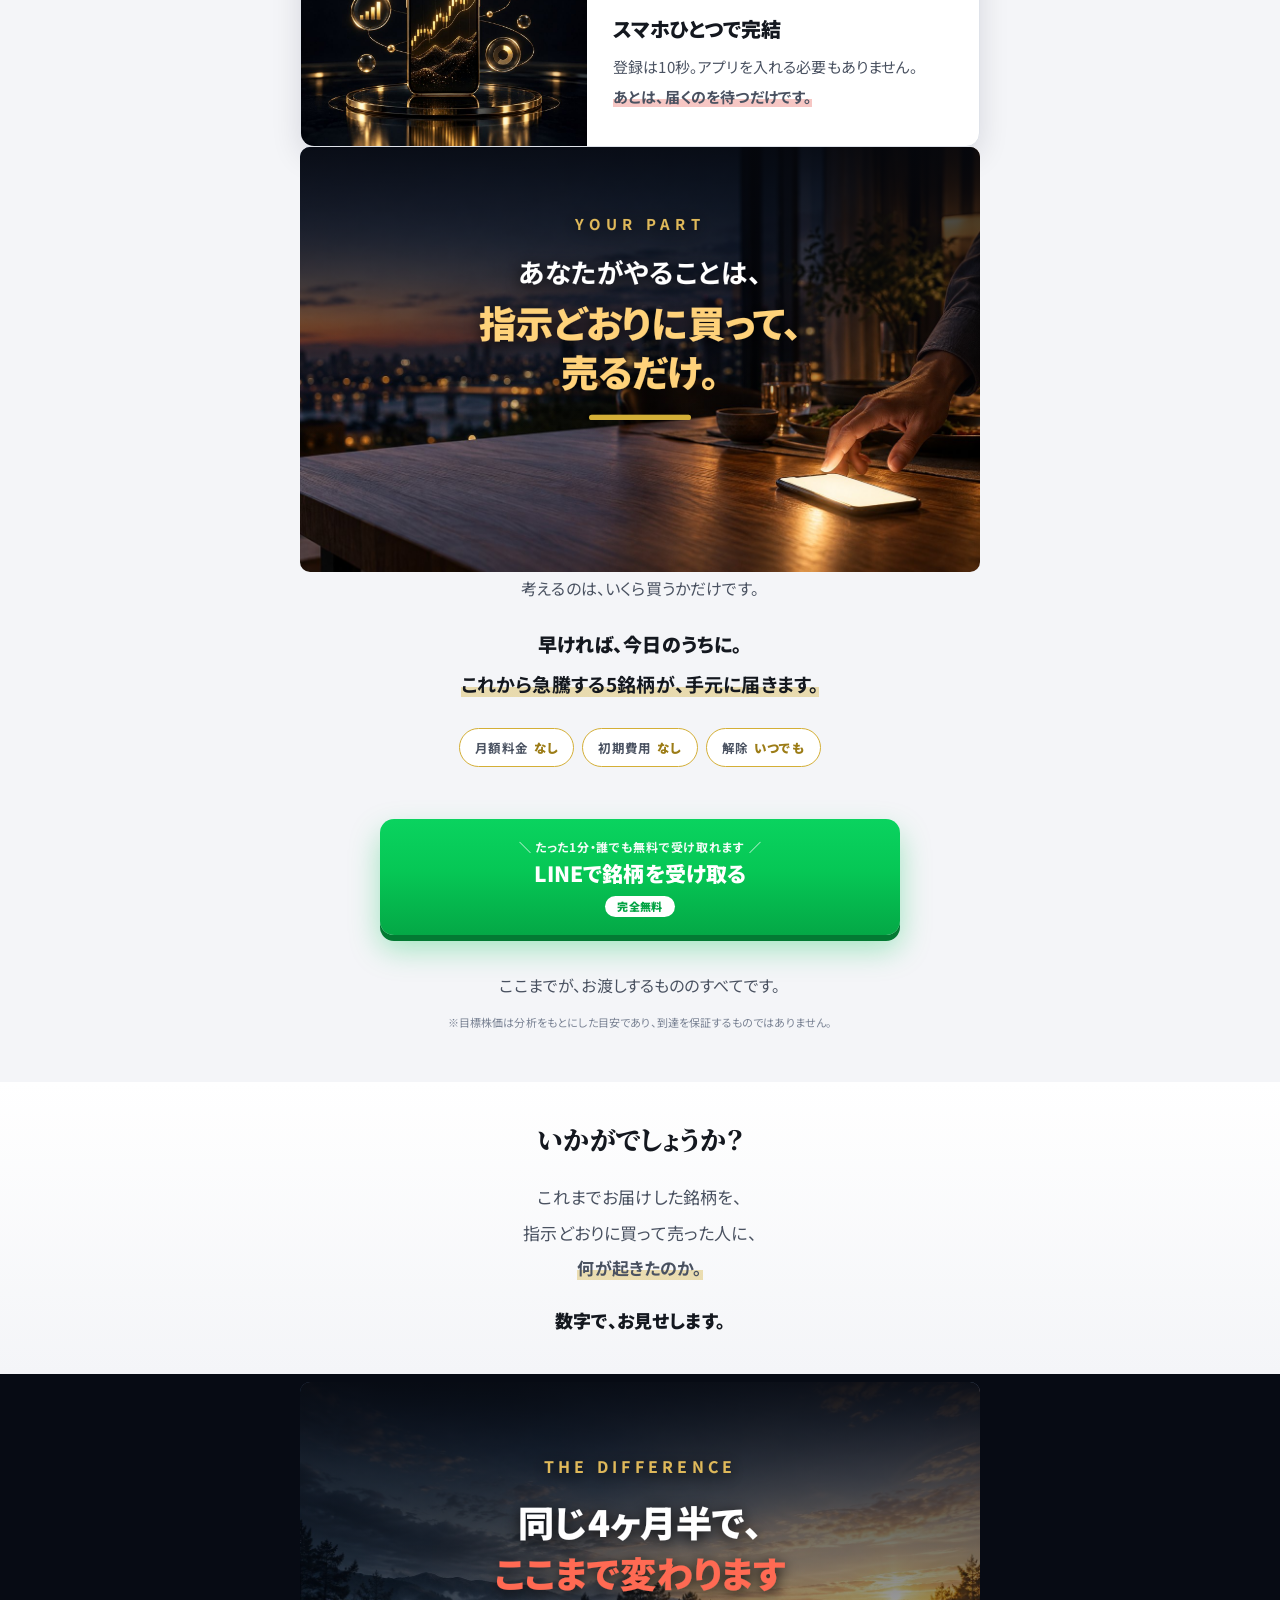
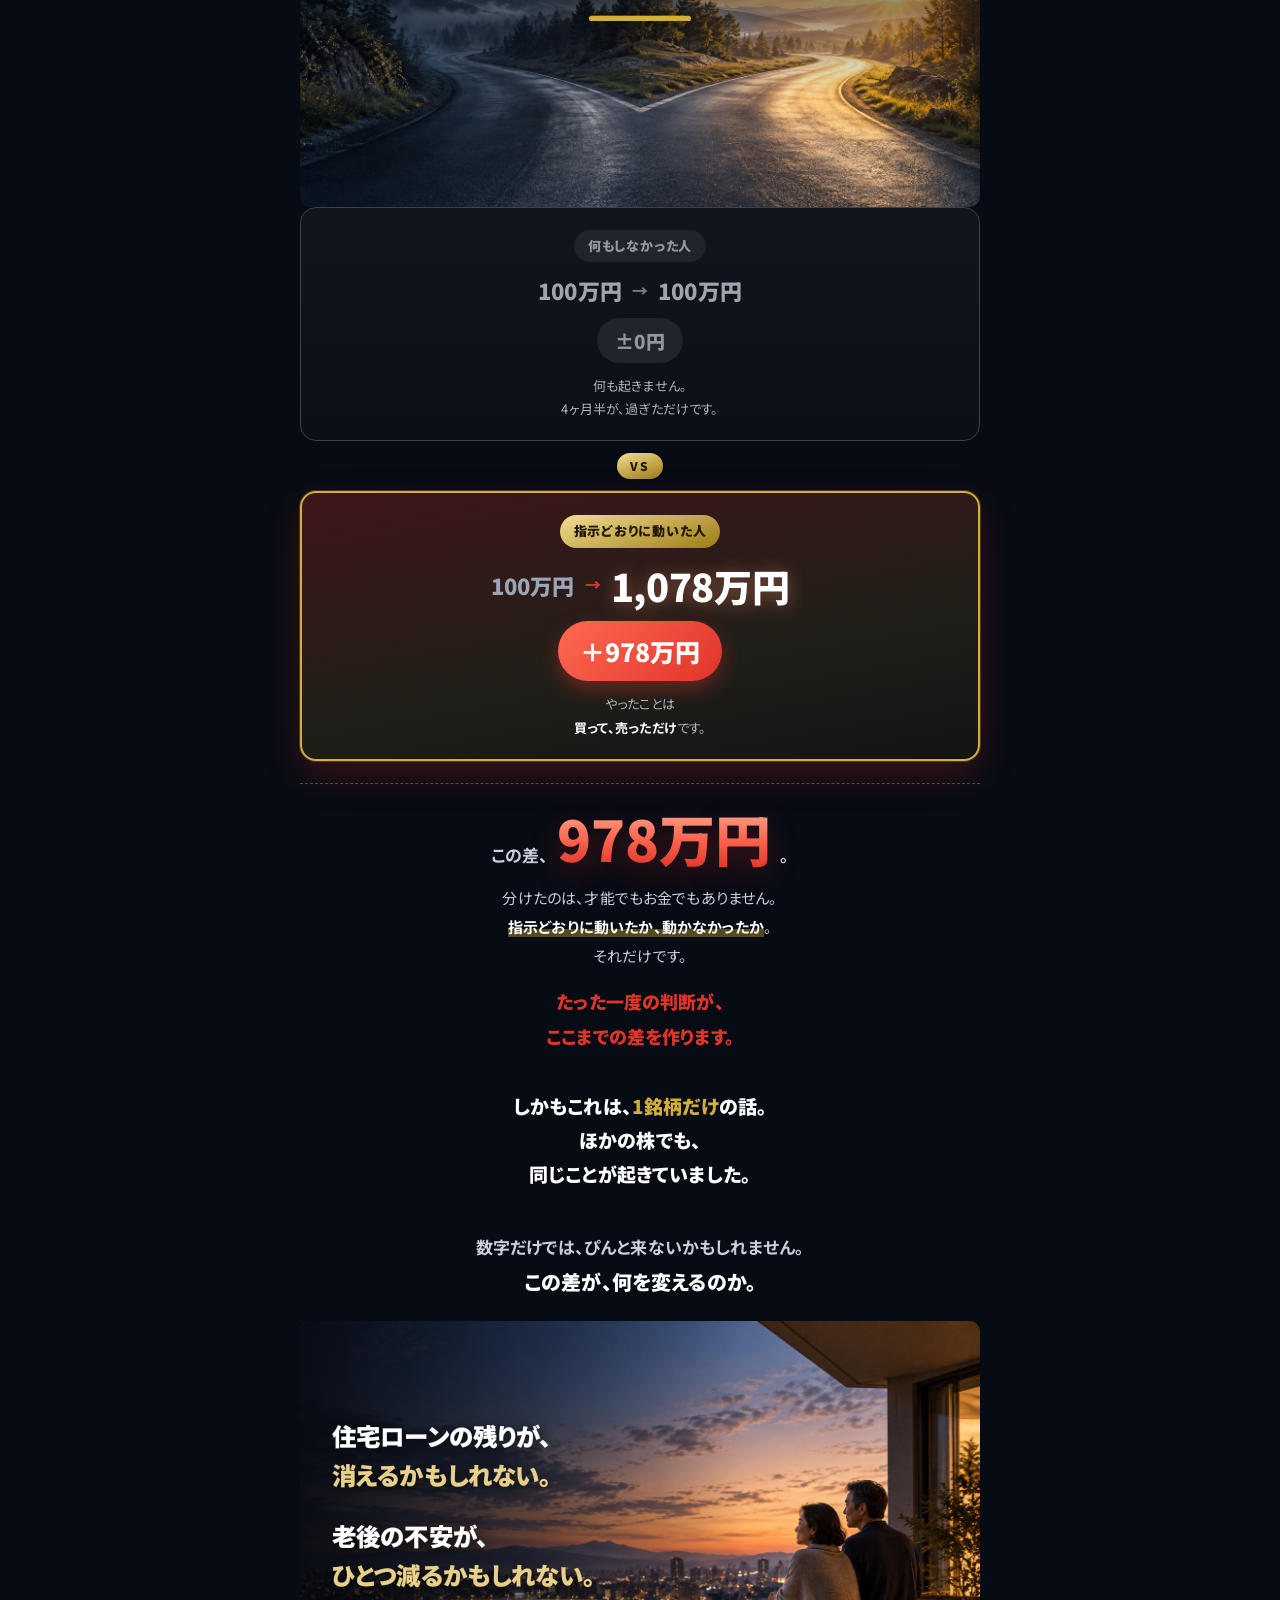
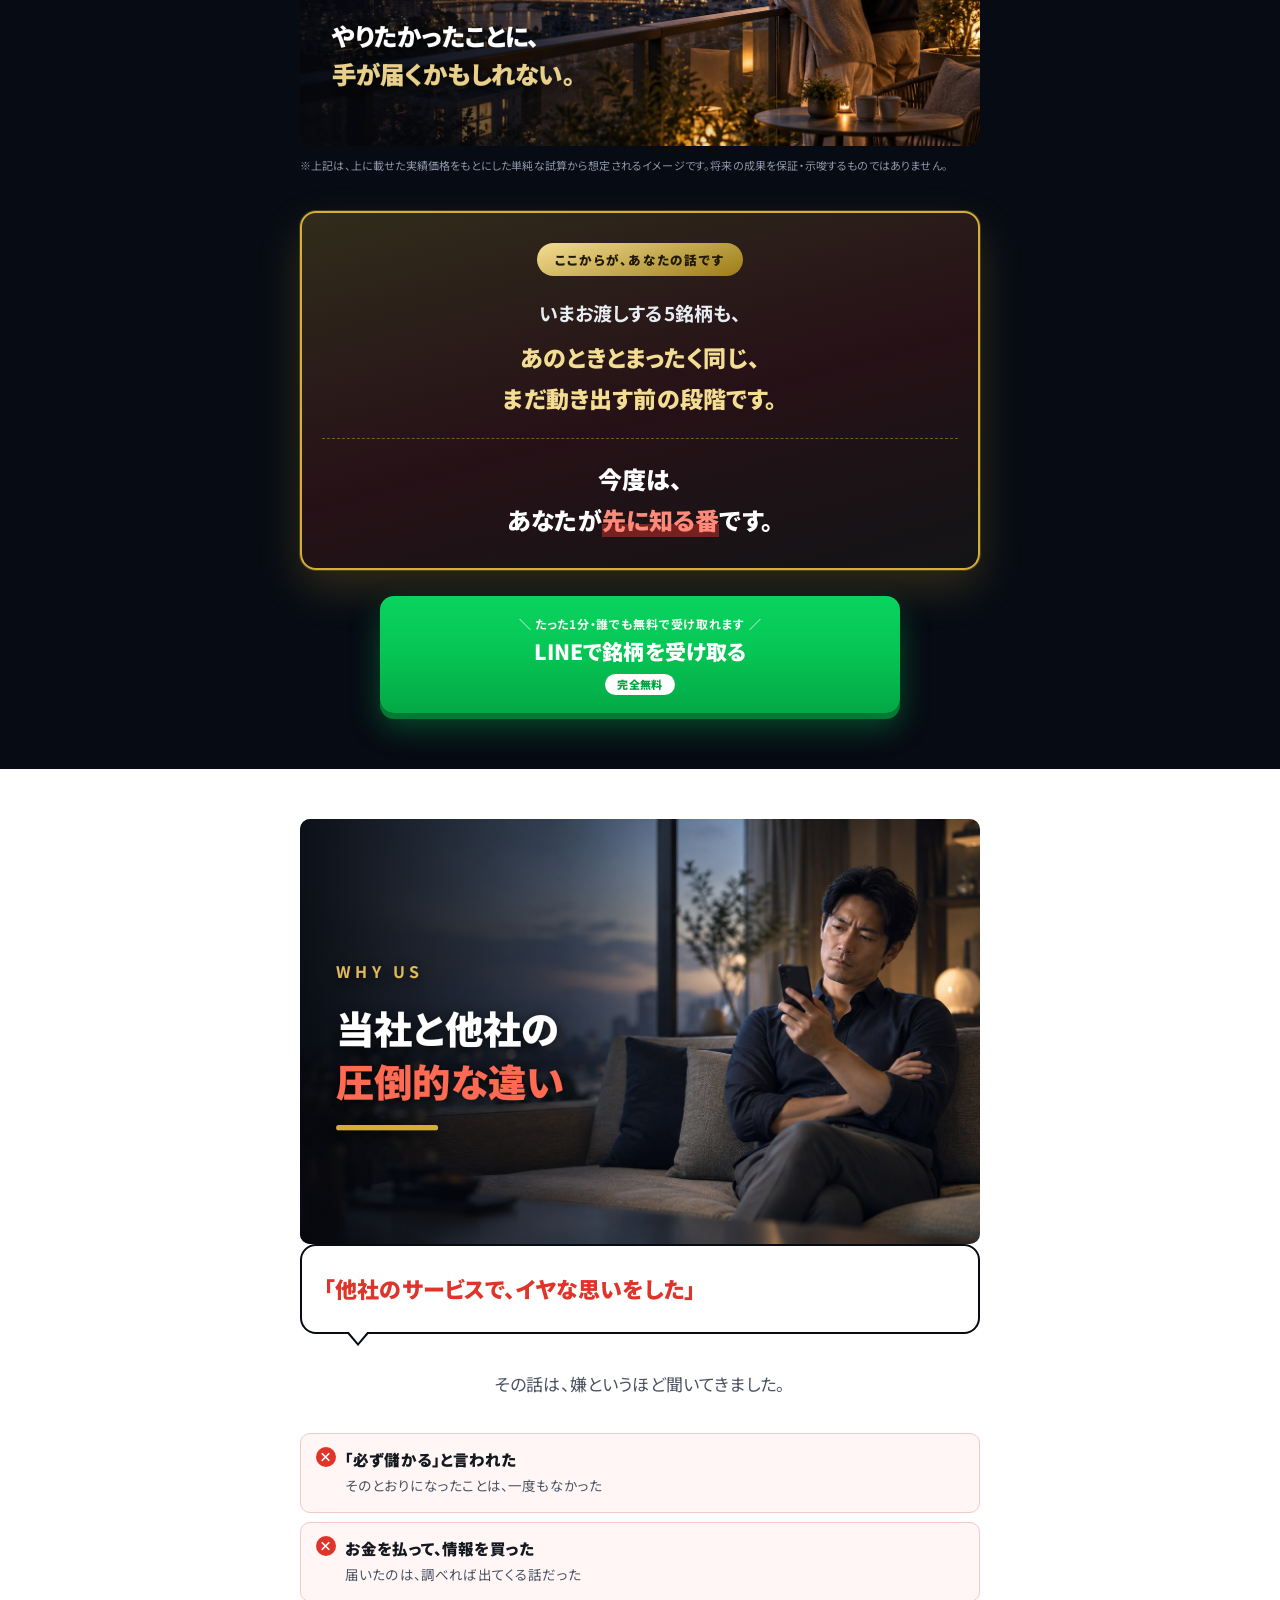
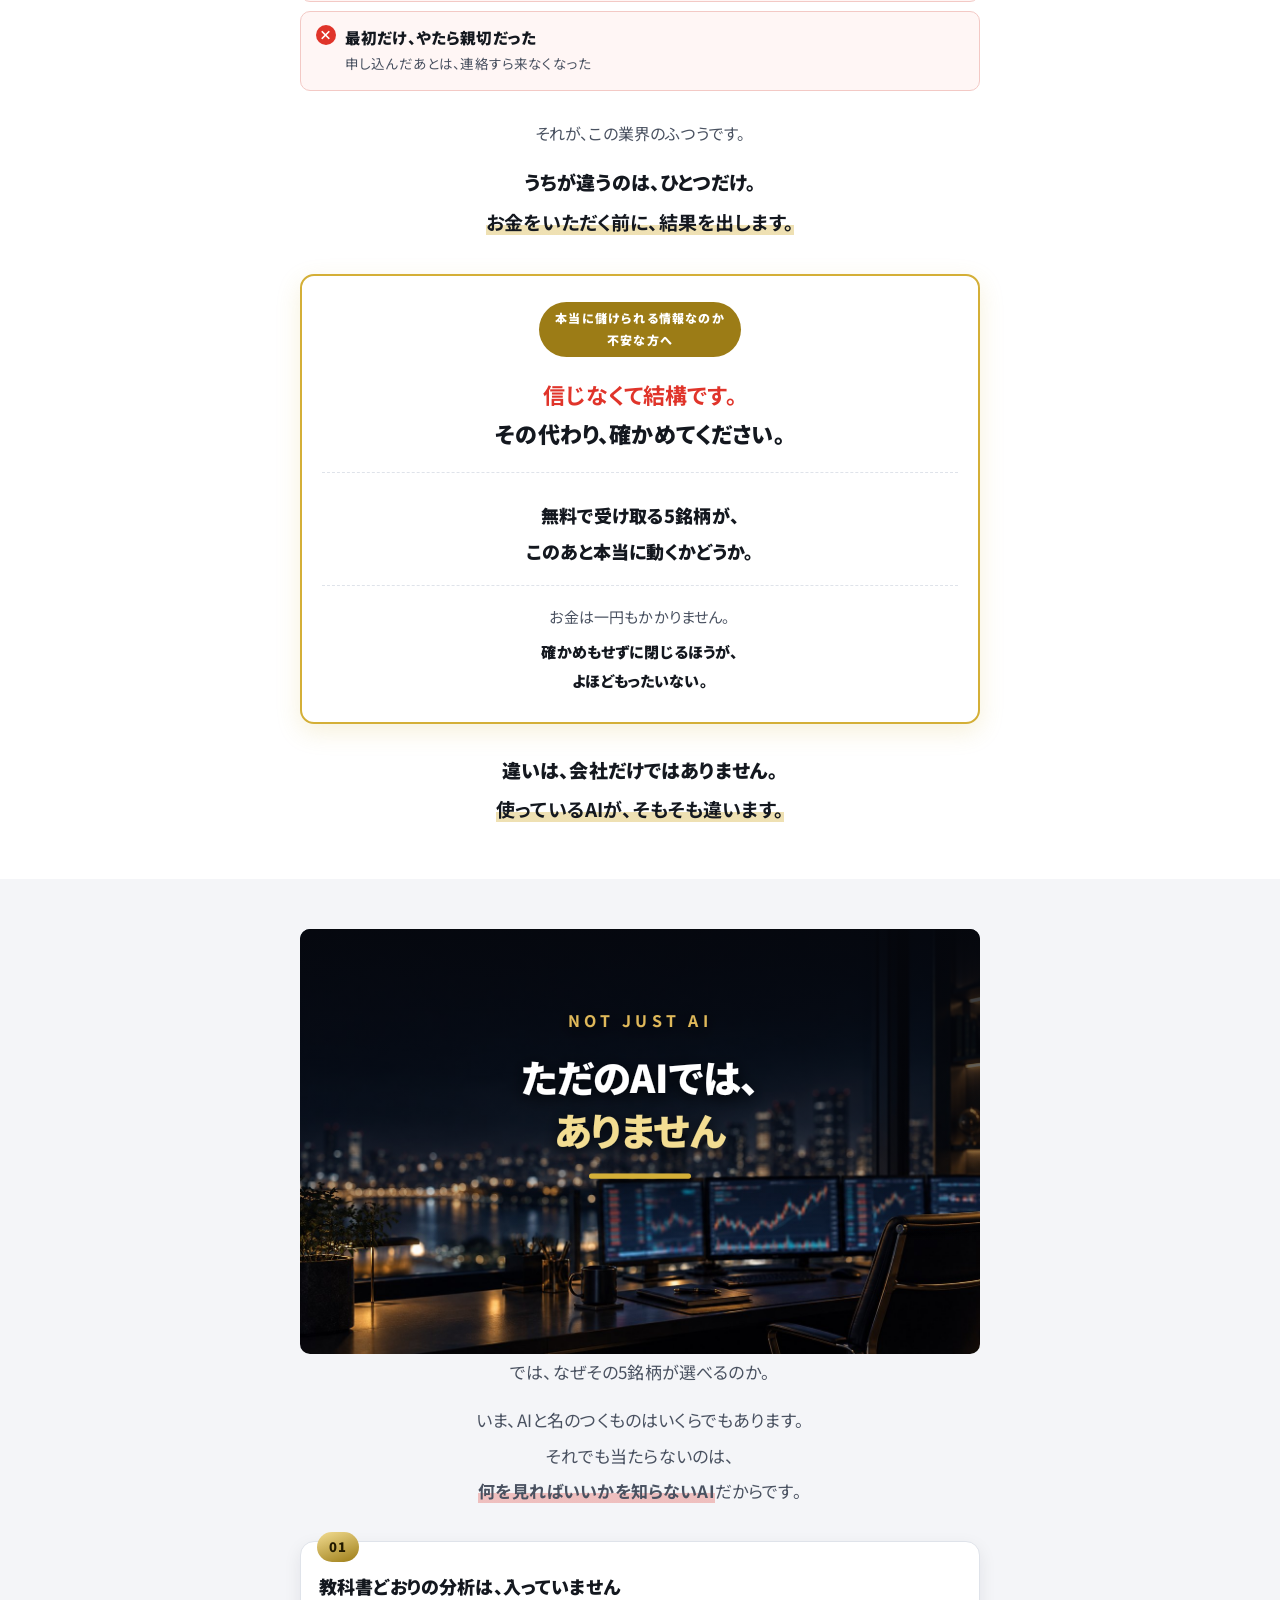
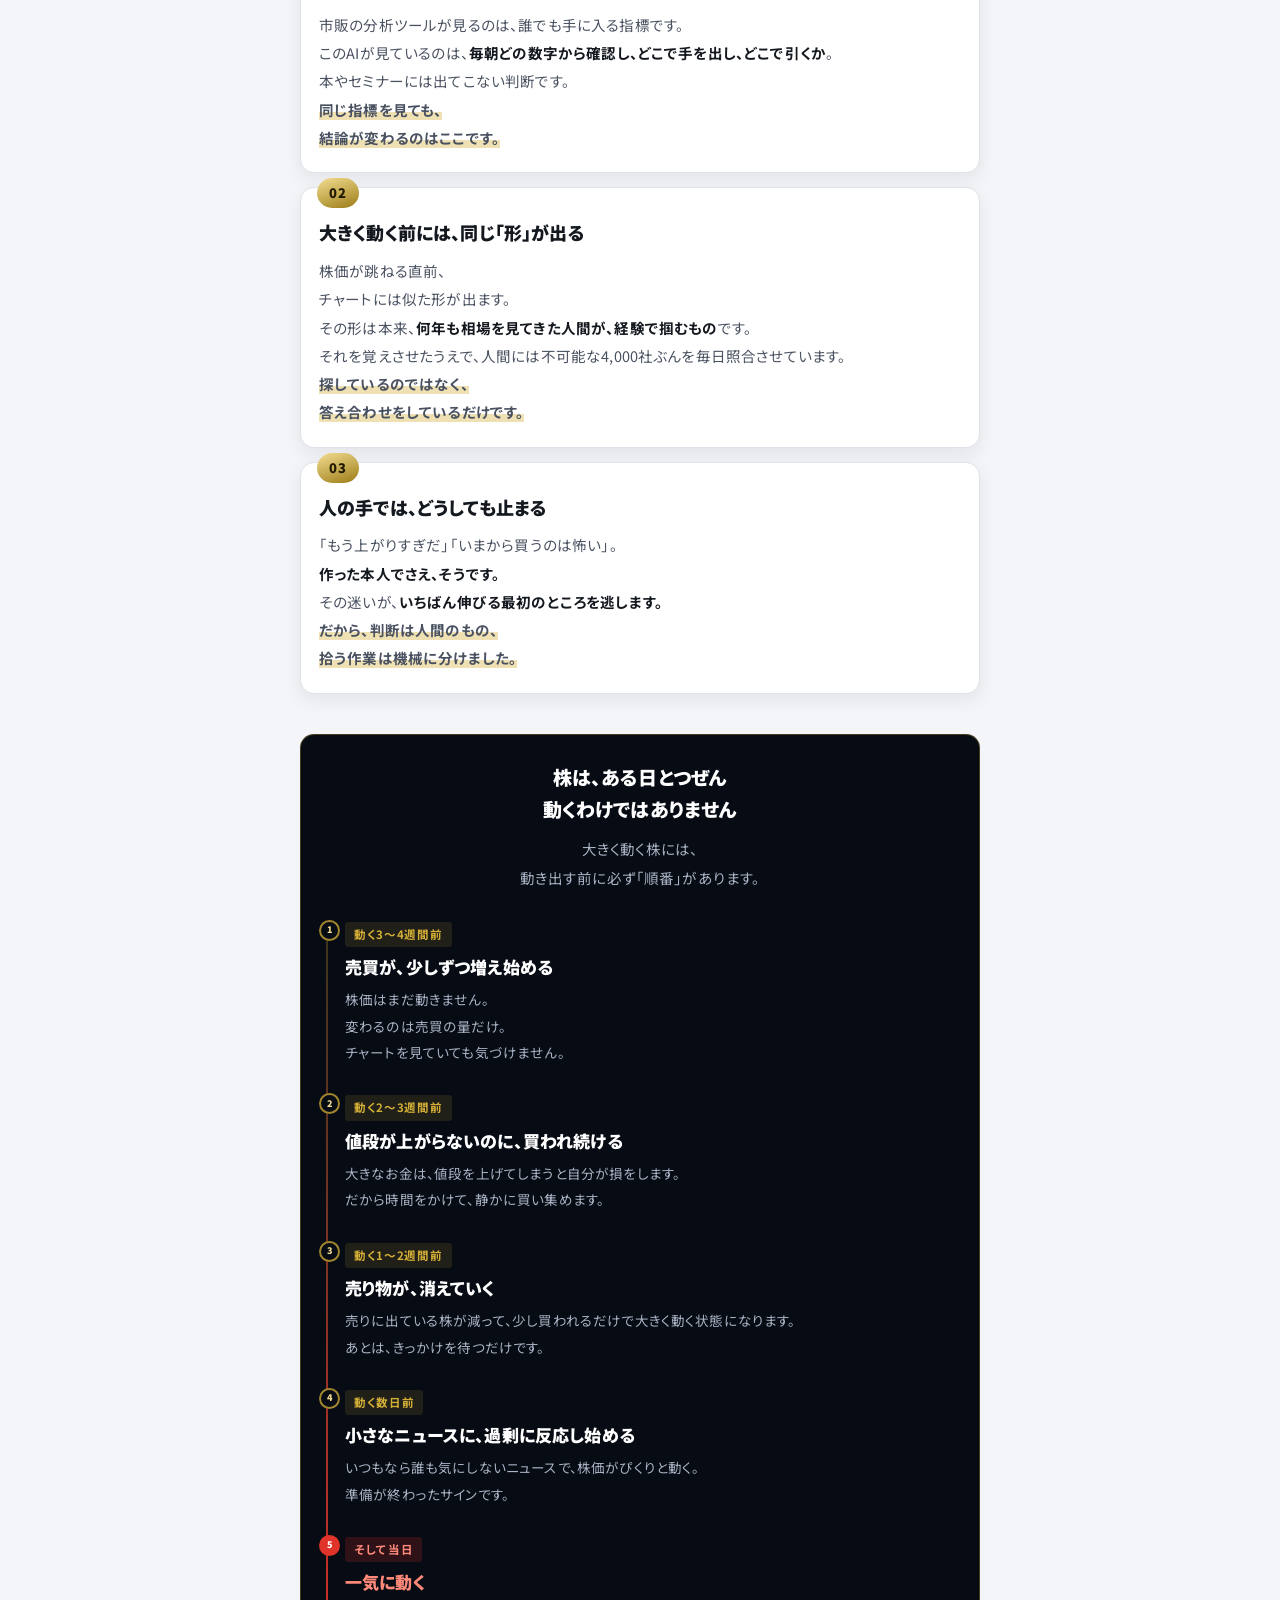
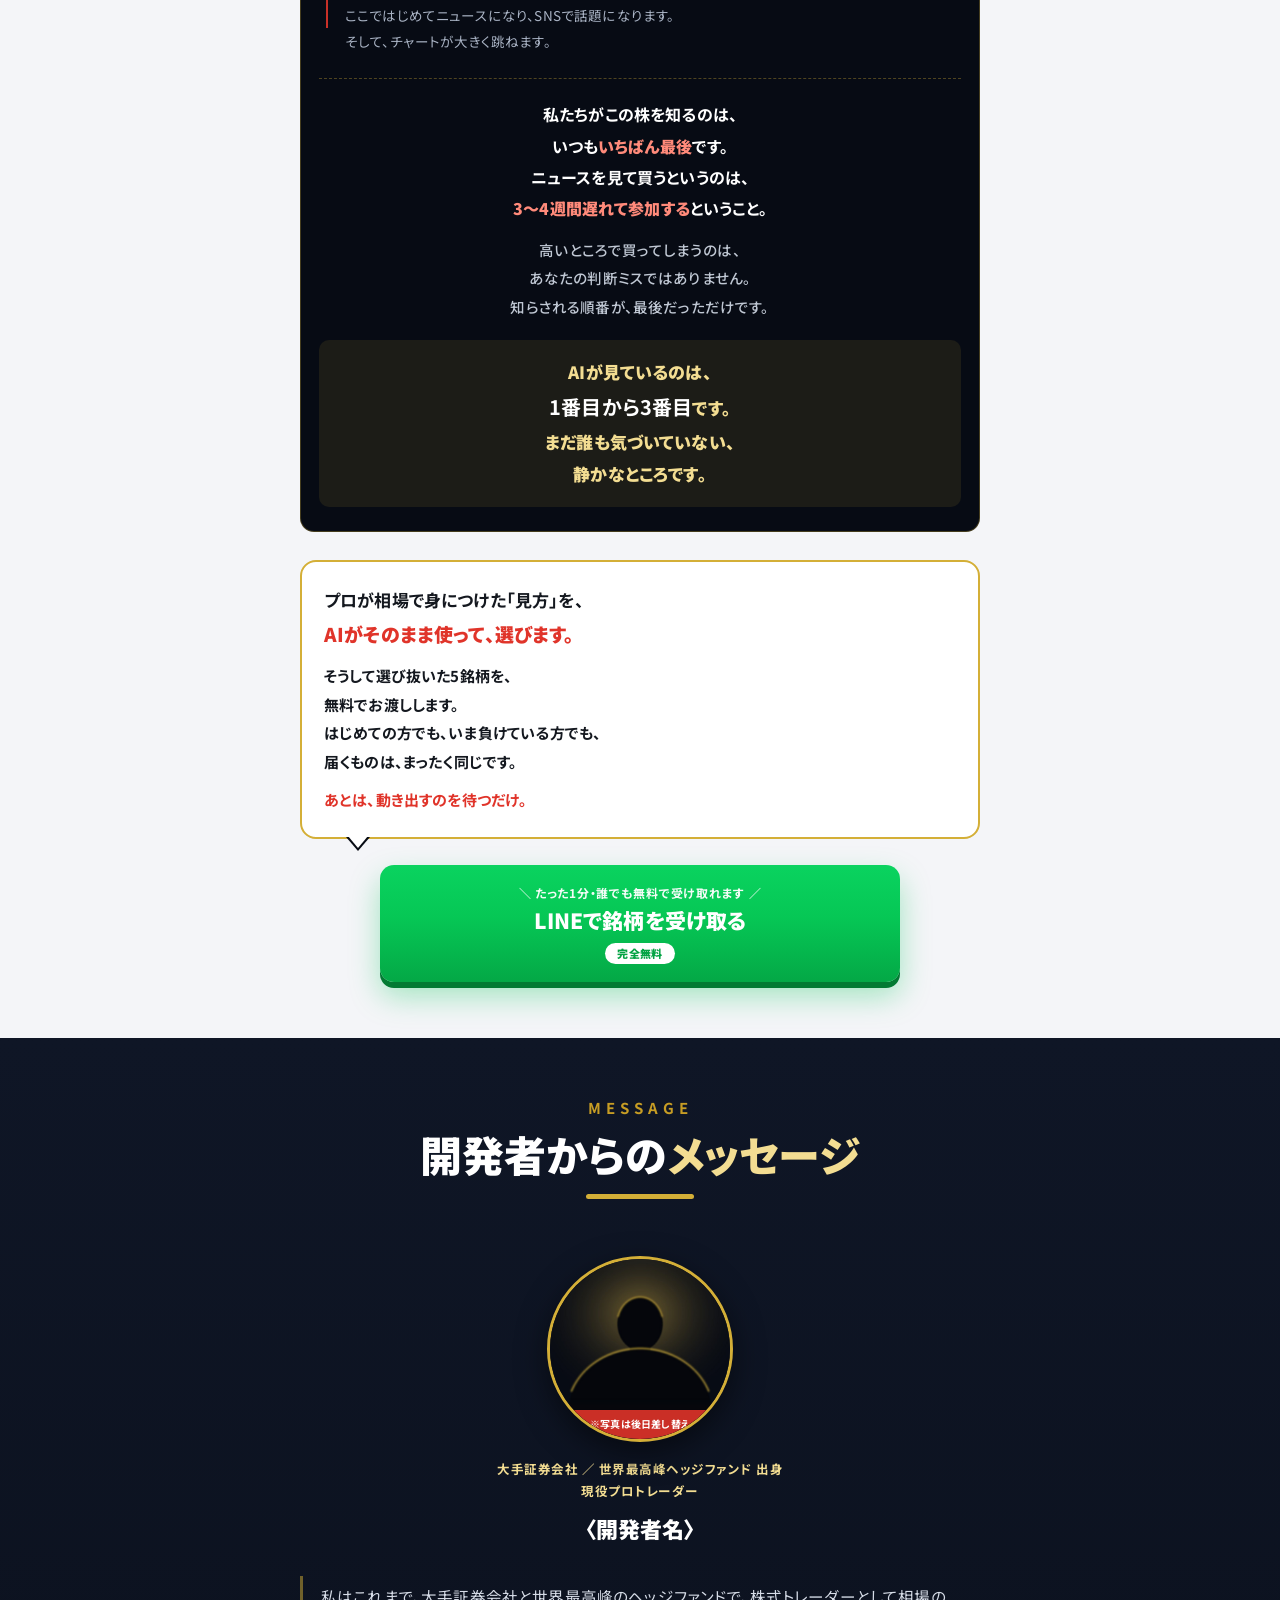
==== commit f550f675: "ロゴを全LPに実装（ヘッダーのエンブレム・ファビコン・OGP） 支給ロゴは縦組みのため、高さ40pxのヘッダー枠には入らない。 エンブレムだけを切り出してアイコンにし、名前はテキストのまま残した。 背" ====
--- a/index.html
+++ b/index.html
@@ -6,10 +6,21 @@
 <meta name="robots" content="noindex, nofollow">
 <meta name="format-detection" content="telephone=no">
 <title>【無料】今すぐ急騰する銘柄5選プレゼント</title>
+<link rel="icon" type="image/png" href="assets/img/logo/favicon.png?v=20261029b">
+<link rel="apple-touch-icon" href="assets/img/logo/apple-touch-icon.png?v=20261029b">
+<!-- ▼ LINEやSMSで共有されたときの表示。
+     本番ドメインが決まったら og:image を
+     絶対URLに書き換えてください。 -->
+<meta property="og:type" content="website">
+<meta property="og:site_name" content="AI株式投資千里眼トレーダーズクラブ">
+<meta property="og:title" content="AI株式投資千里眼トレーダーズクラブ">
+<meta property="og:description" content="次に狙う株が、ここで見つかる。">
+<meta property="og:image" content="assets/img/logo/ogp.jpg?v=20261029b">
+<meta name="twitter:card" content="summary_large_image">
 <link rel="preconnect" href="https://fonts.googleapis.com">
 <link rel="preconnect" href="https://fonts.gstatic.com" crossorigin>
 <link href="https://fonts.googleapis.com/css2?family=Noto+Sans+JP:wght@400;500;700;900&family=Noto+Serif+JP:wght@600;900&display=swap" rel="stylesheet">
-<link rel="stylesheet" href="assets/css/style.css?v=20261029a">
+<link rel="stylesheet" href="assets/css/style.css?v=20261029b">
 <link rel="preload" as="image" href="assets/img/hero-bg.jpg" fetchpriority="high">
 <!-- ▼▼ 登録チャネルの切り替え（LINE / メール）▼▼
      mode を 'line' か 'mail' に変えるだけで、ボタン文言・本文の言い回し・
@@ -29,7 +40,7 @@
      ============================================================ -->
 <header class="hd">
   <div class="hd-in">
-    <div class="hd-logo">AI株式投資千里眼<br>トレーダーズクラブ</div>
+    <div class="hd-logo"><img class="mk" src="assets/img/logo/mark.webp?v=20261029b" alt="" width="128" height="128" decoding="async"><span>AI株式投資千里眼<br>トレーダーズクラブ</span></div>
     <a href="#entry" class="hd-cta">無料で受け取る</a>
   </div>
 </header>
--- a/assets/css/style.css
+++ b/assets/css/style.css
@@ -62,7 +62,10 @@
 /* ===== header ===== */
 .hd{position:sticky;top:0;z-index:90;background:rgba(7,11,20,.92);backdrop-filter:blur(8px);border-bottom:1px solid rgba(212,175,55,.3)}
 .hd-in{max-width:var(--wrap);margin:0 auto;padding:10px 16px;display:flex;align-items:center;justify-content:space-between;gap:12px}
-.hd-logo{color:#fff;font-weight:900;font-size:13px;letter-spacing:.01em;line-height:1.35}
+.hd-logo{color:#fff;font-weight:900;font-size:13px;letter-spacing:.01em;line-height:1.35;
+  display:flex;align-items:center;gap:7px}
+.hd-logo .mk{flex:none;width:30px;height:30px}
+@media (max-width:359px){.hd-logo{gap:5px}.hd-logo .mk{width:26px;height:26px}}
 .hd-cta{background:linear-gradient(180deg,#06c755,#04a344);color:#fff;font-weight:900;font-size:13px;padding:9px 16px;border-radius:100px;white-space:nowrap;box-shadow:0 2px 0 #037a33}
 
 /* ===== hero ===== */
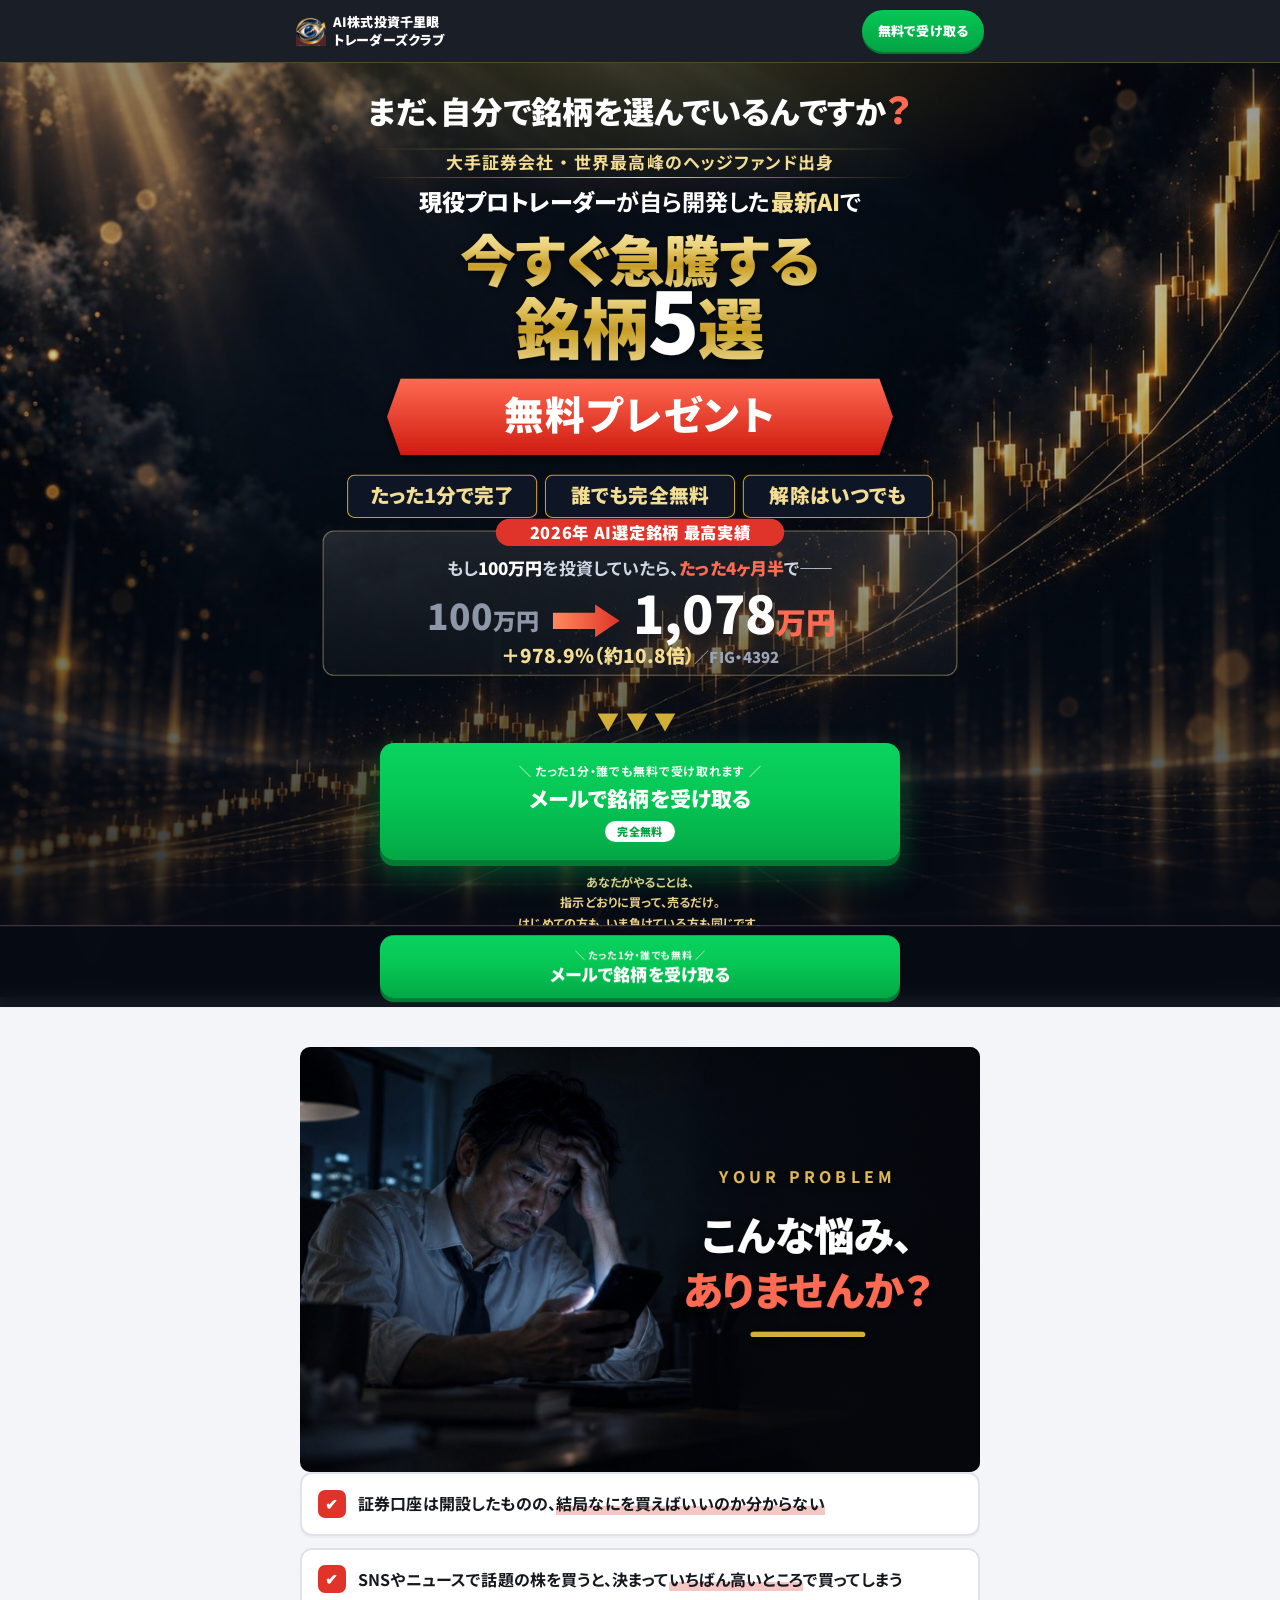
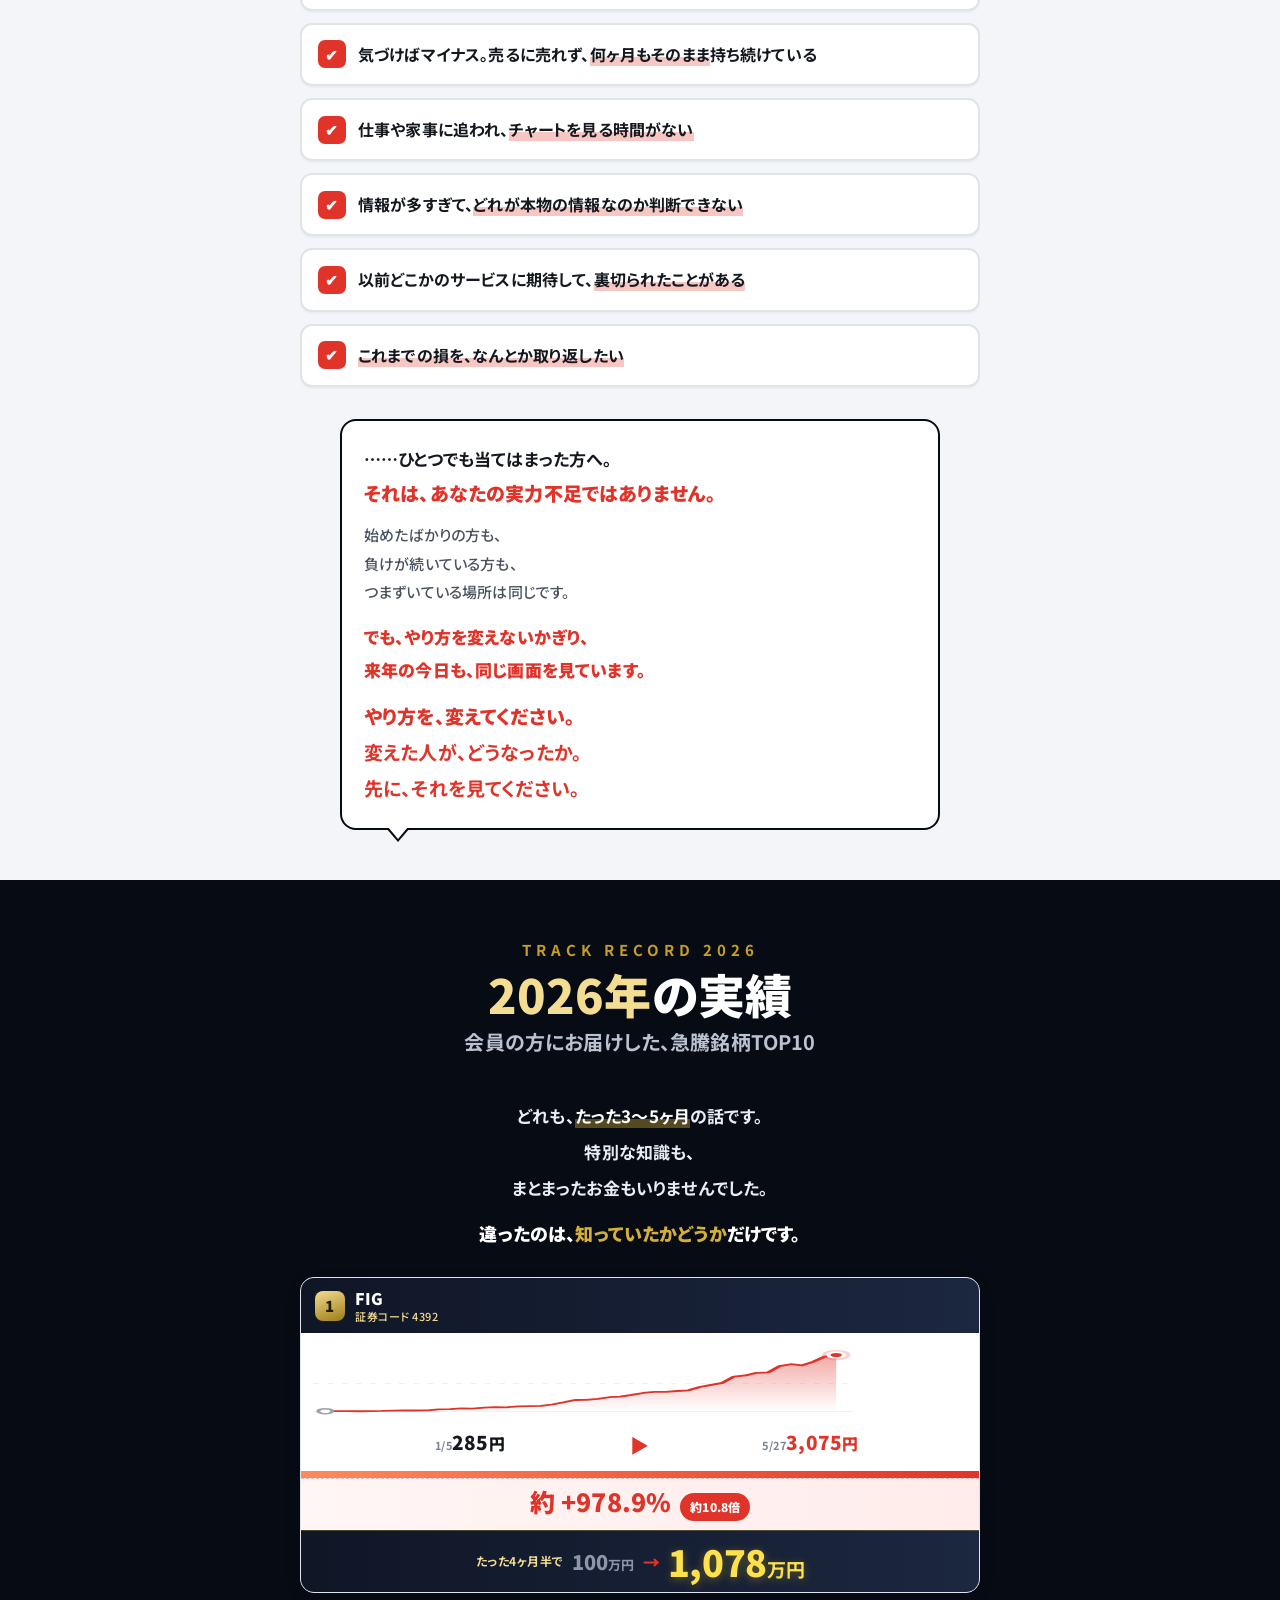
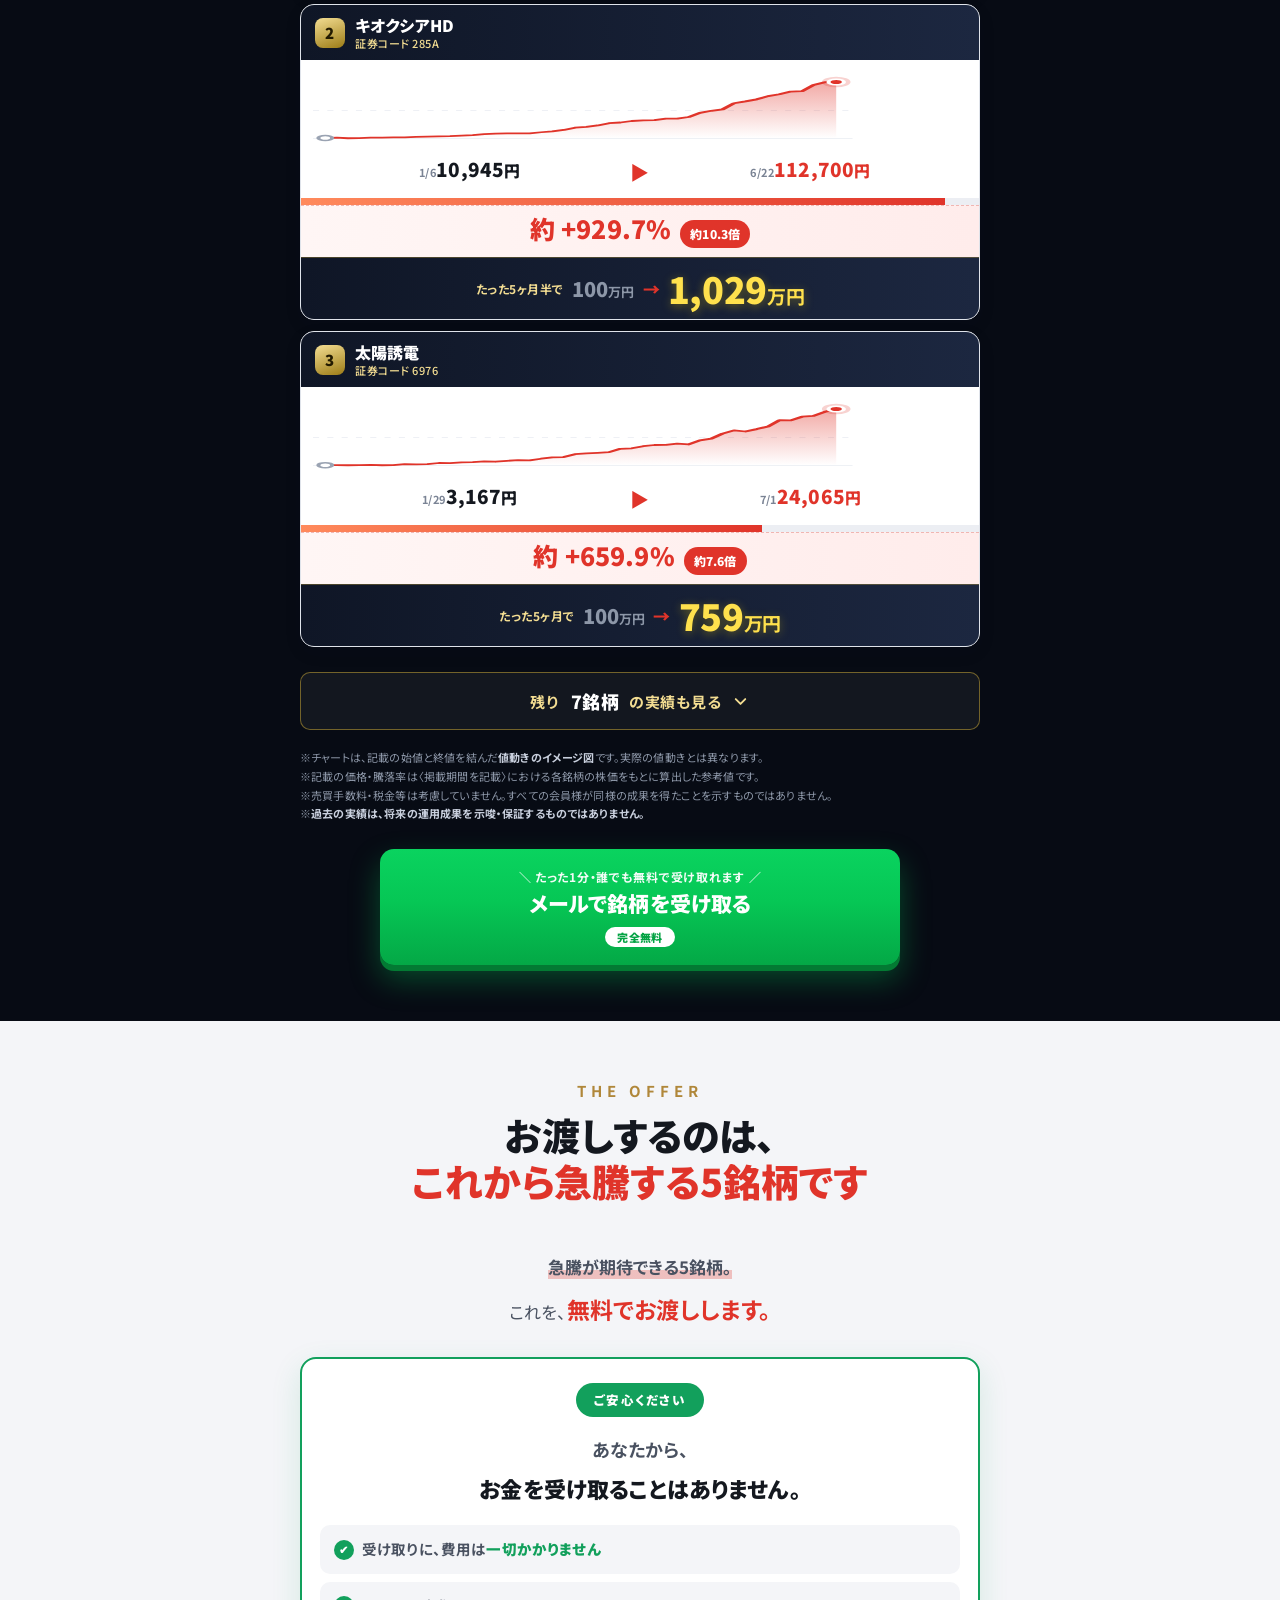
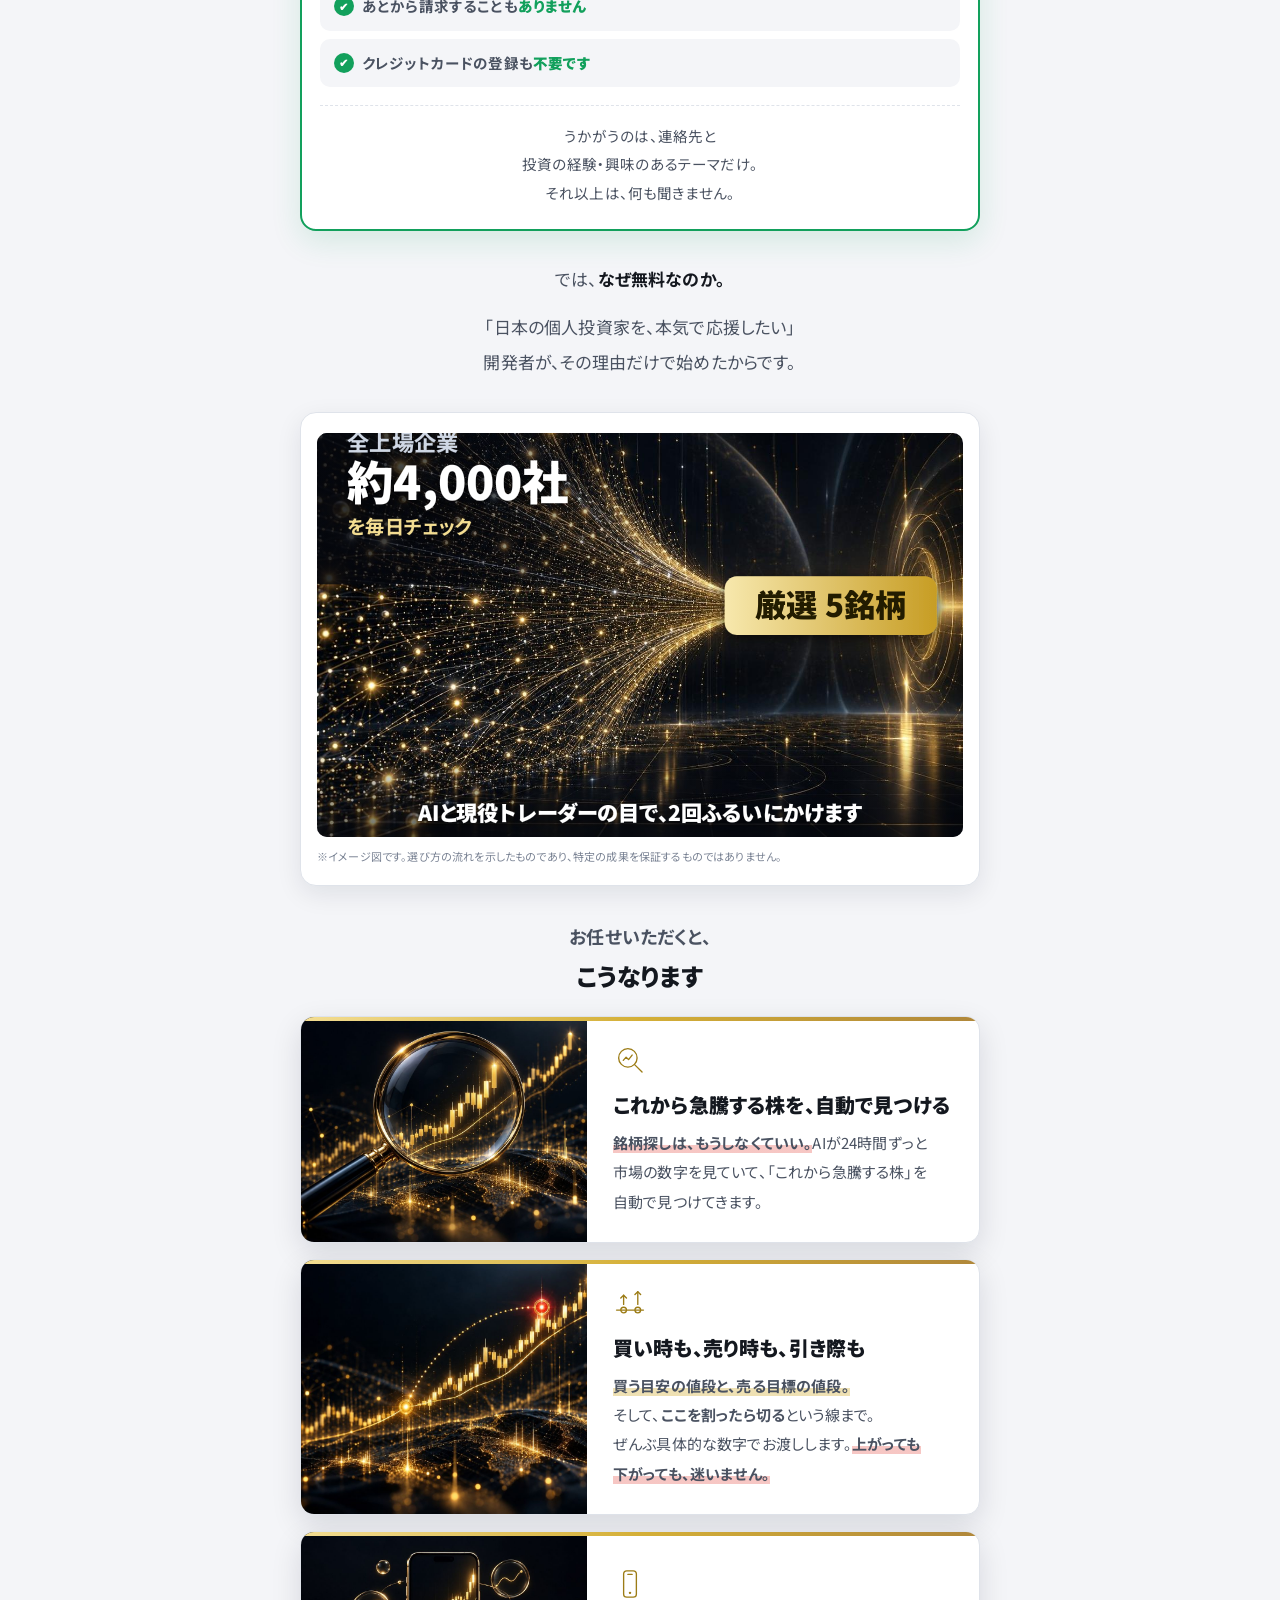
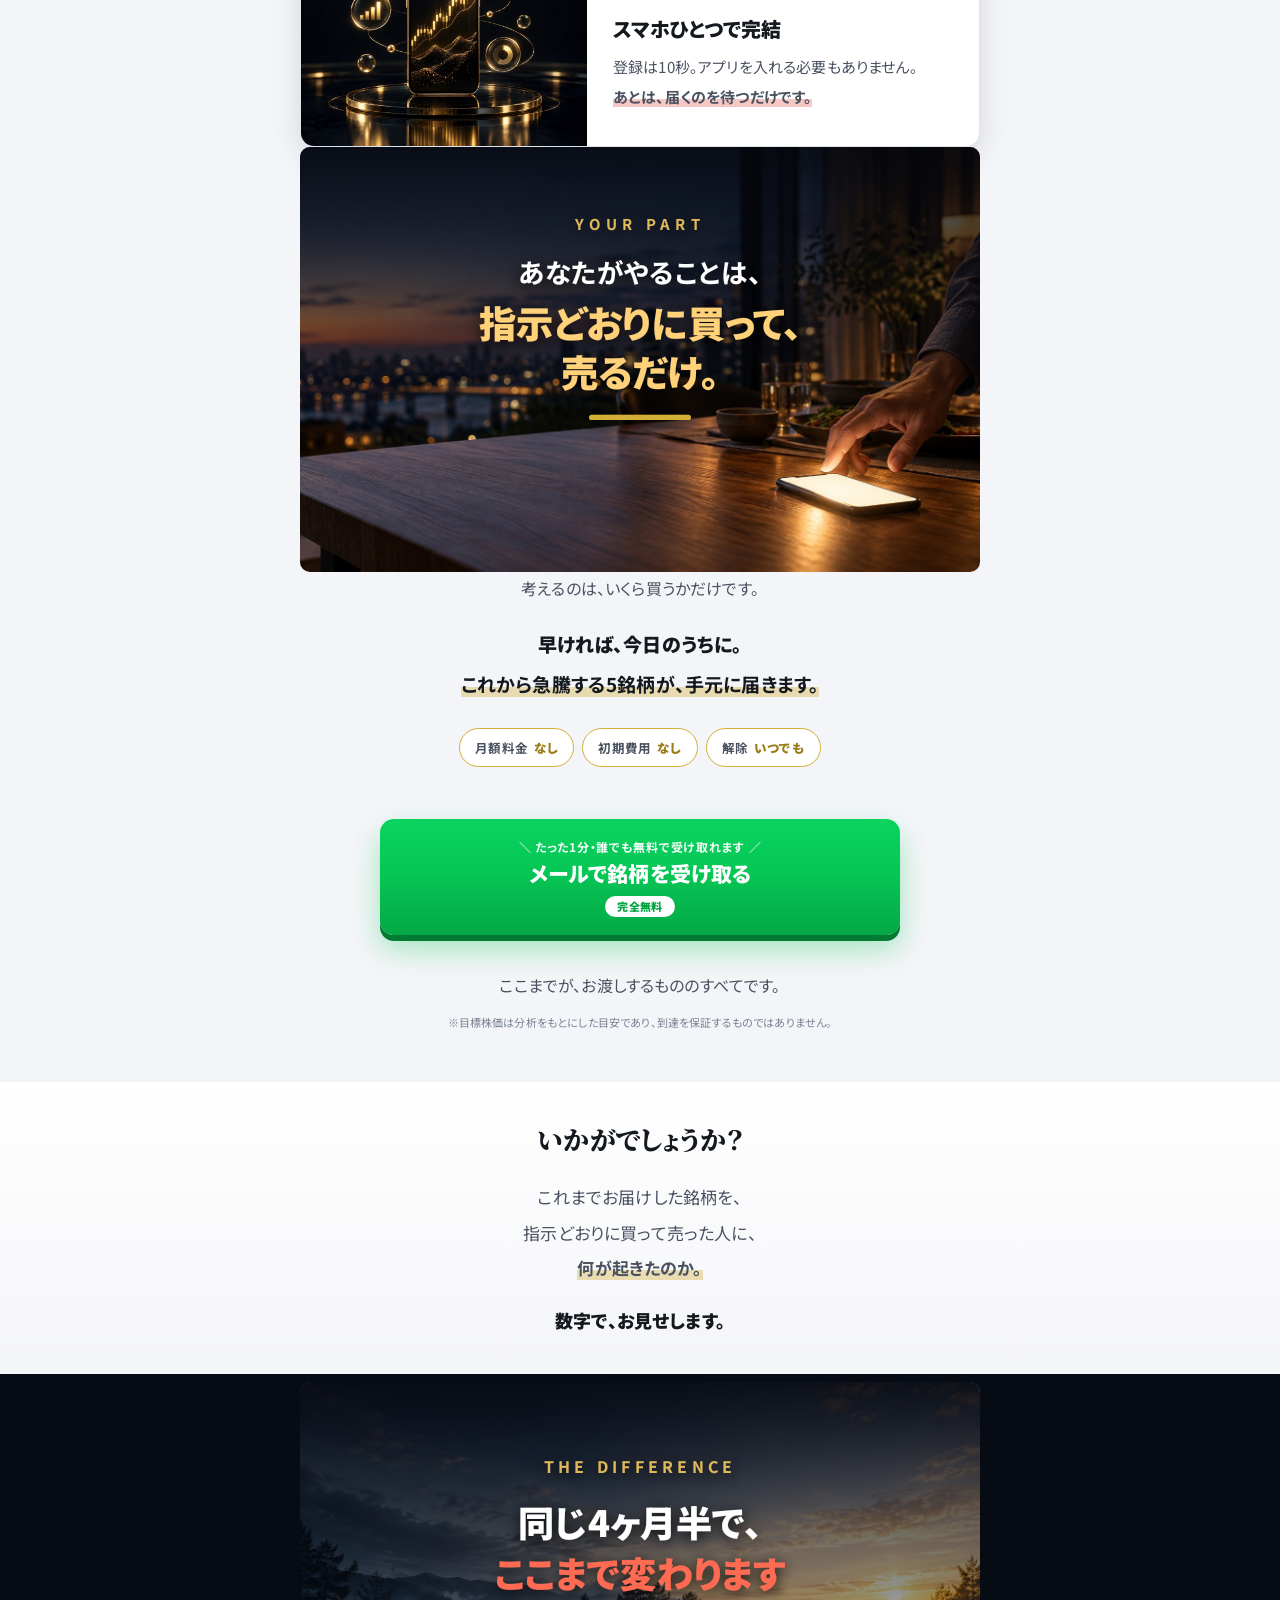
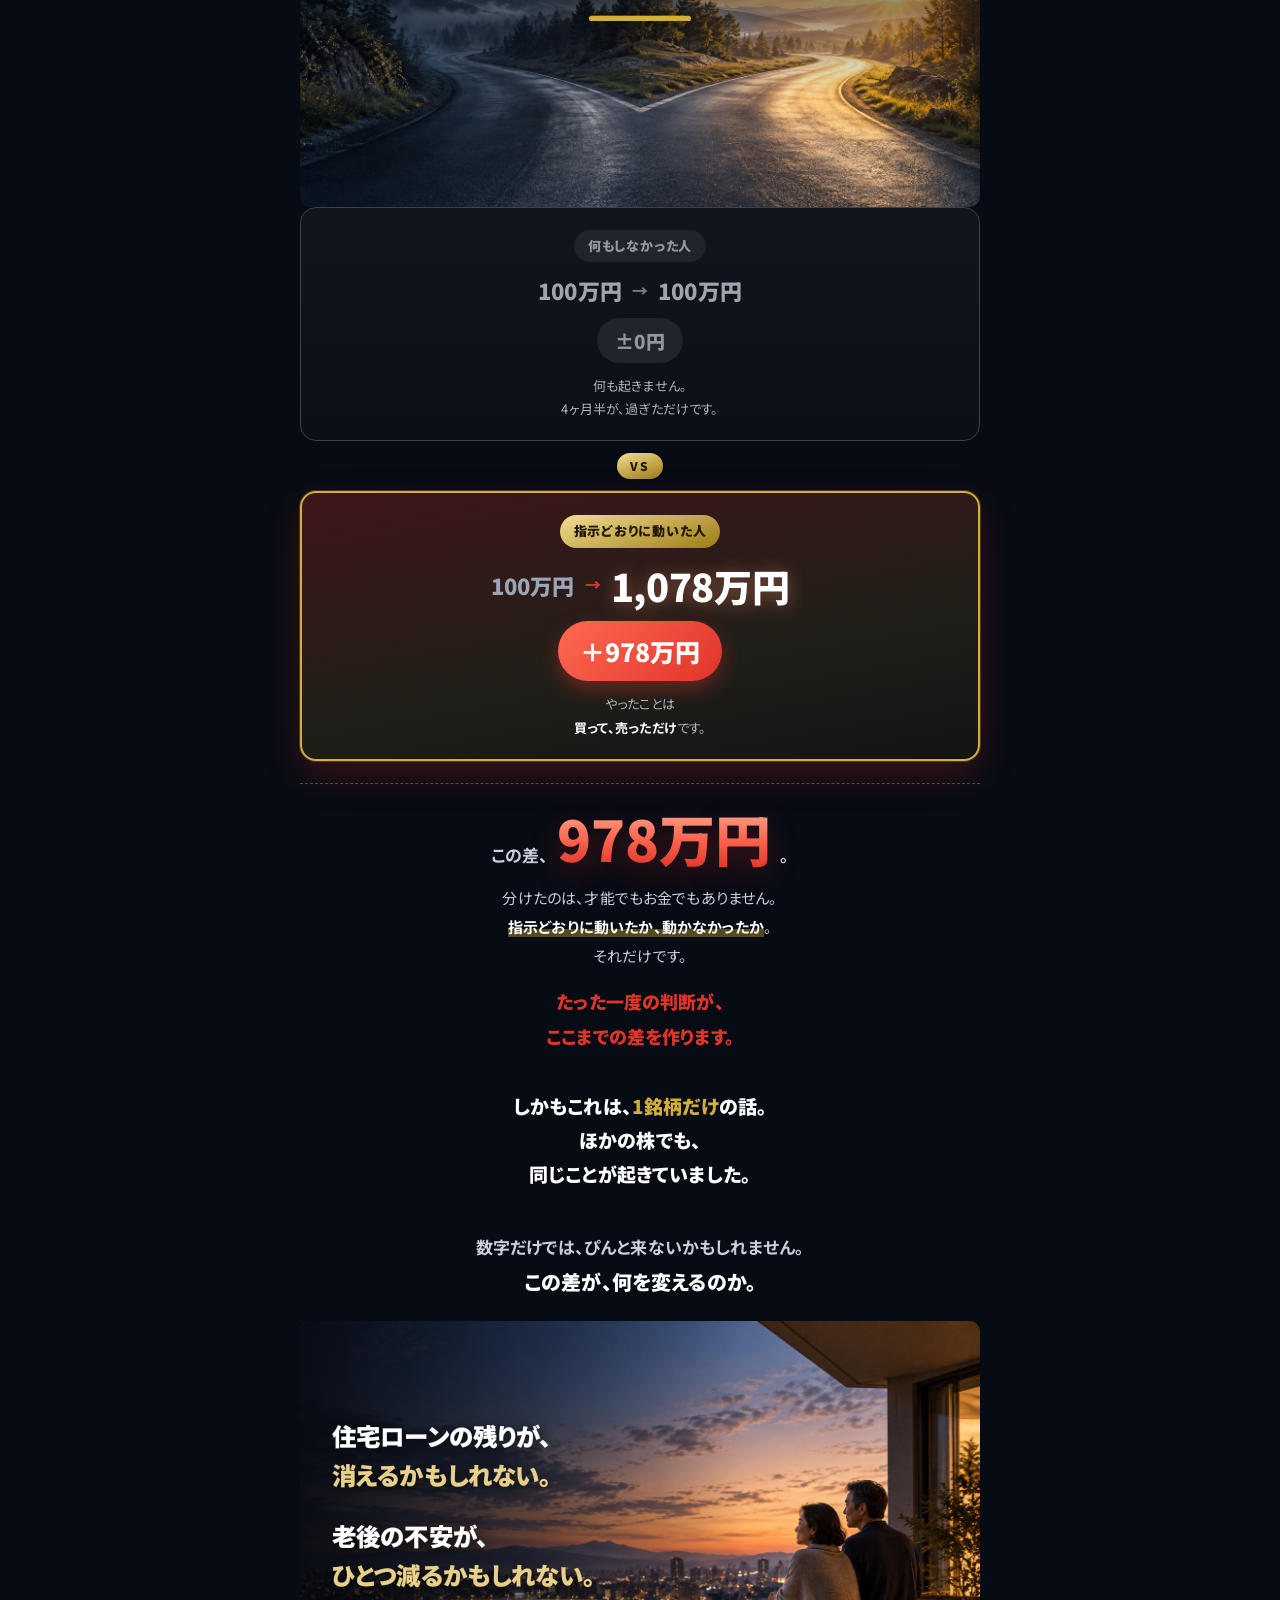
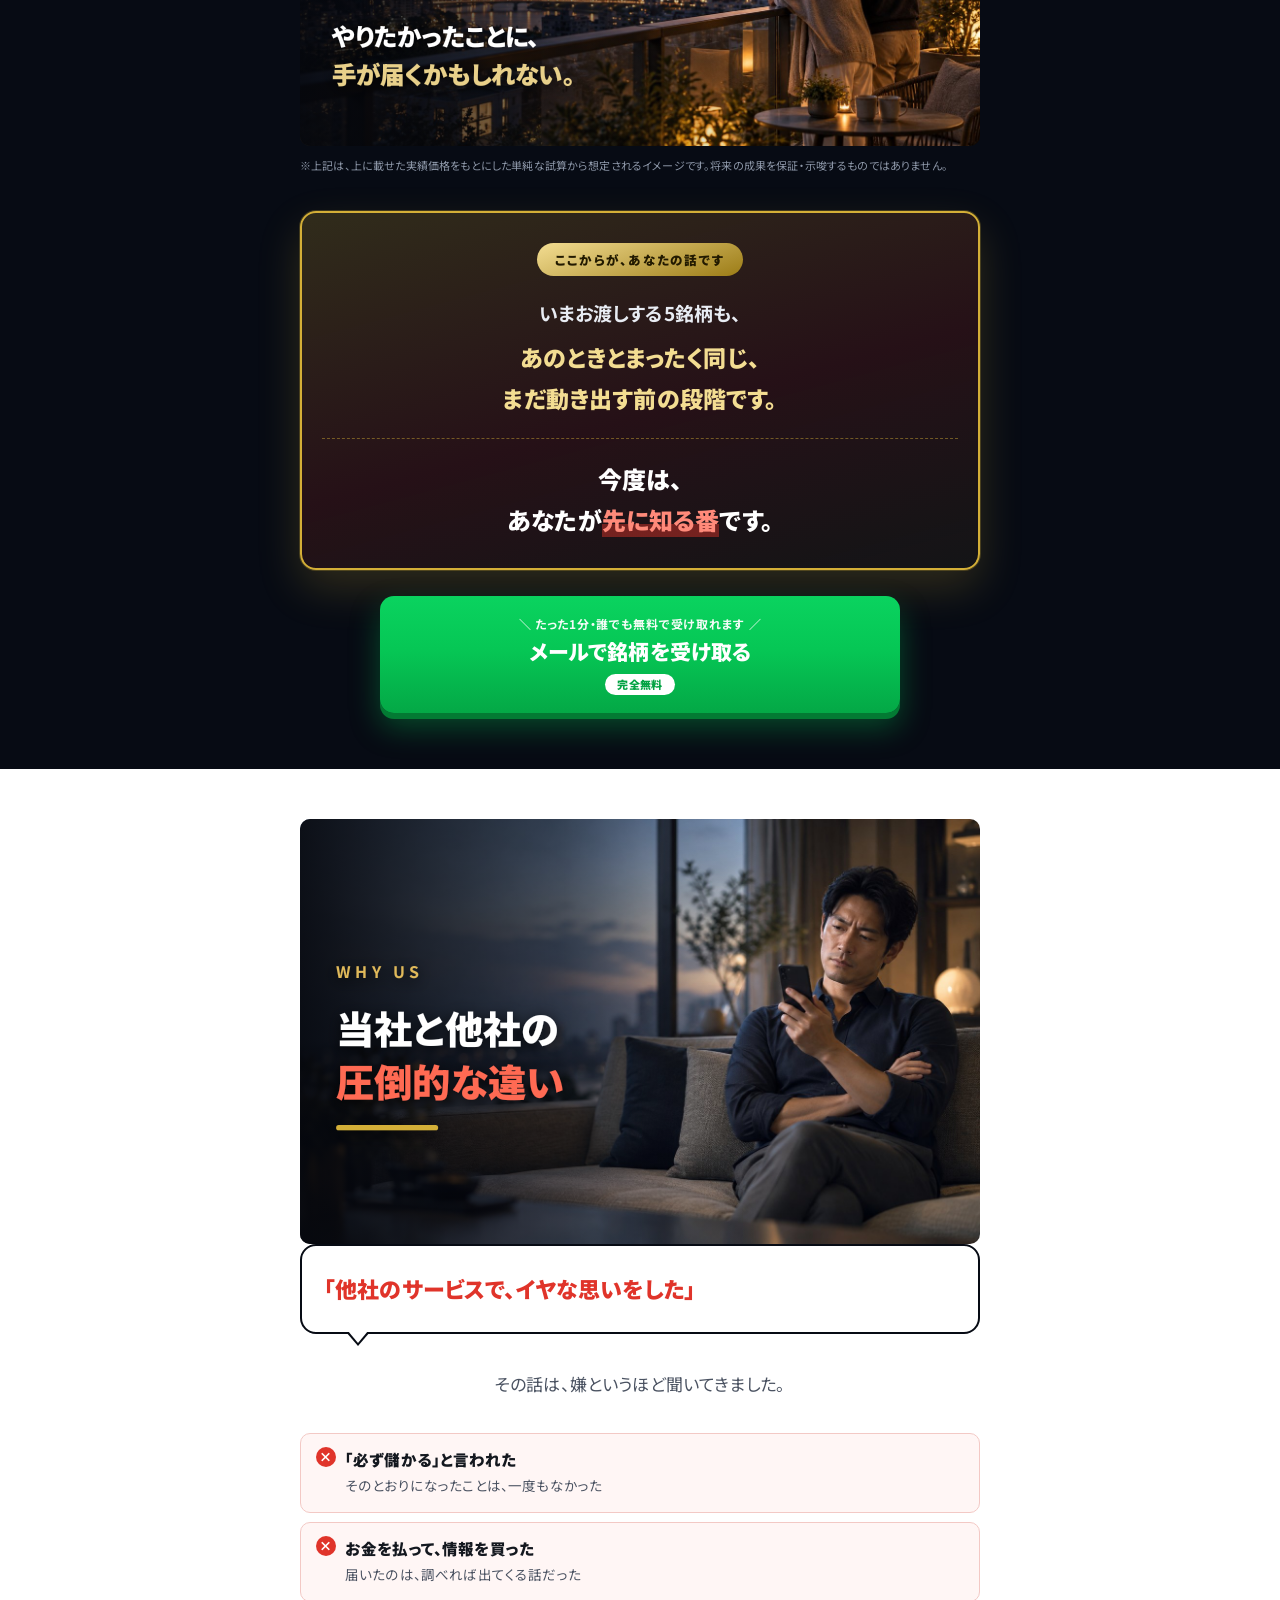
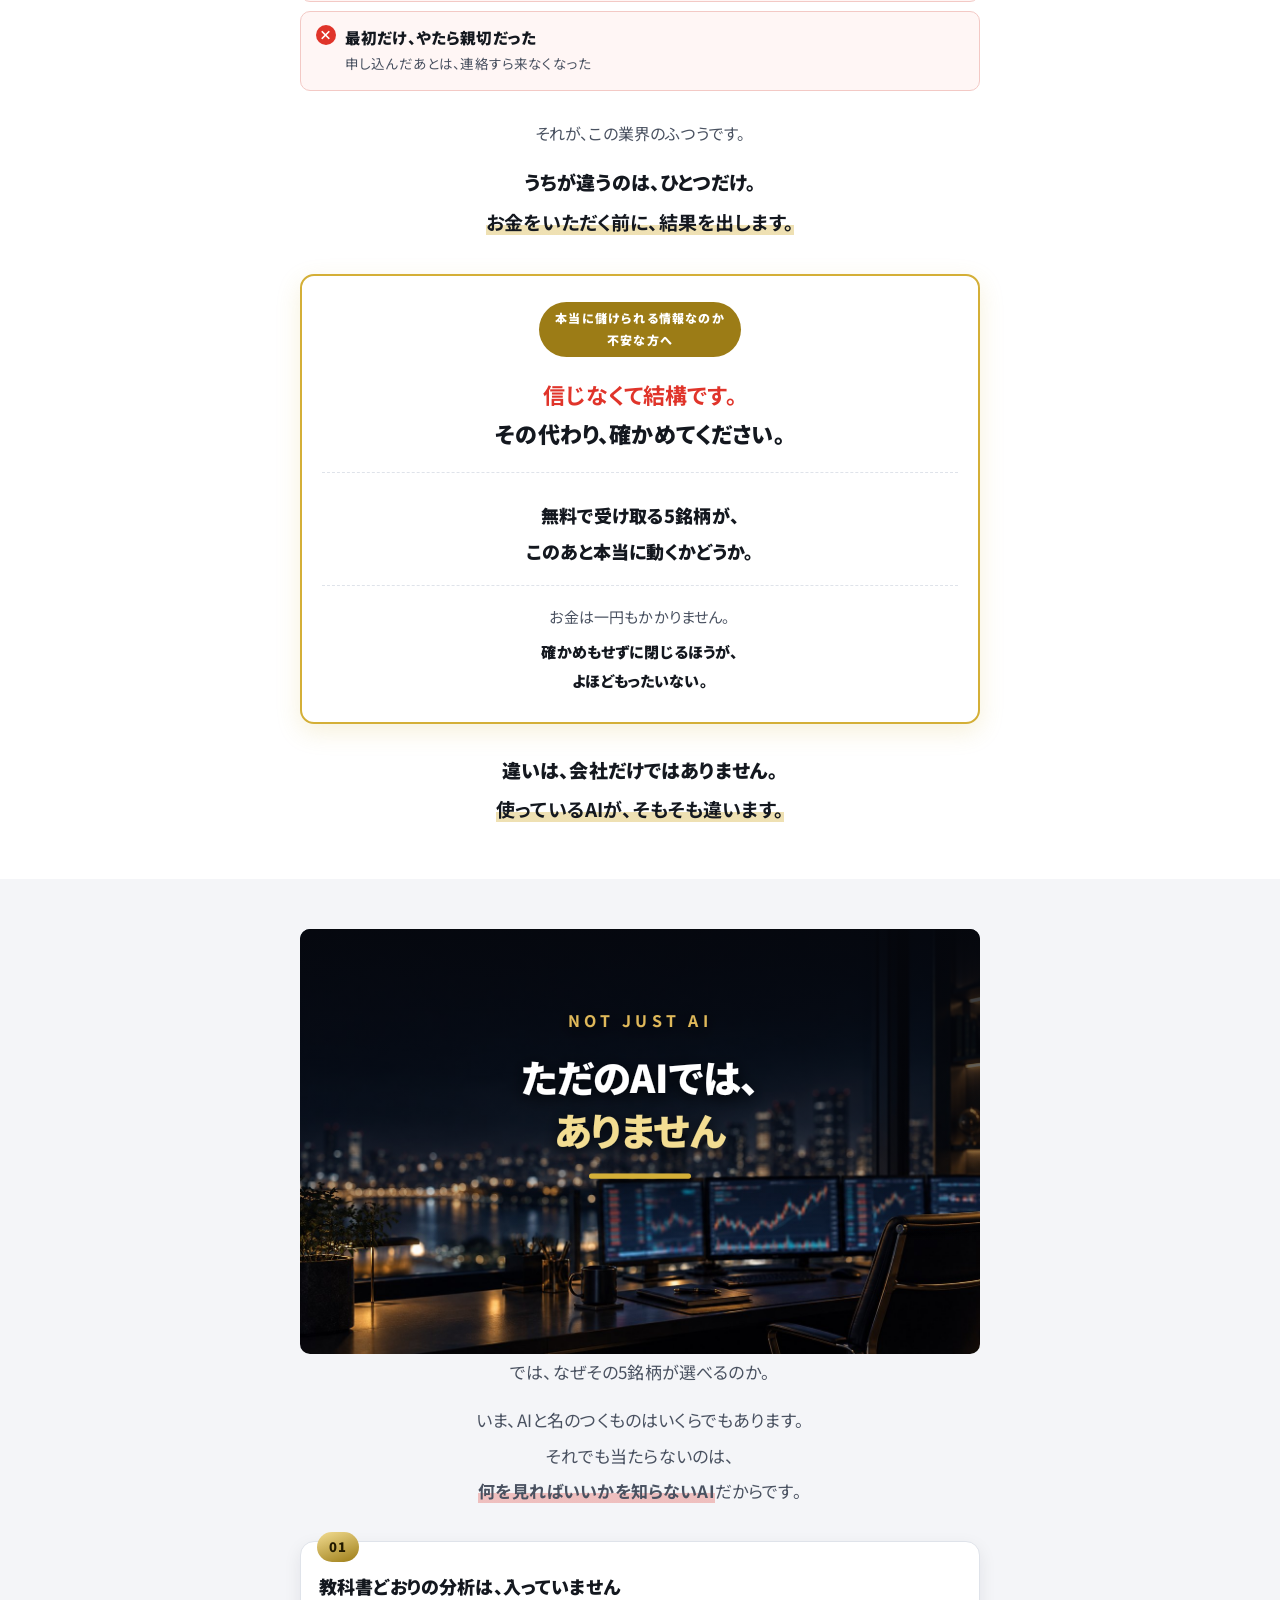
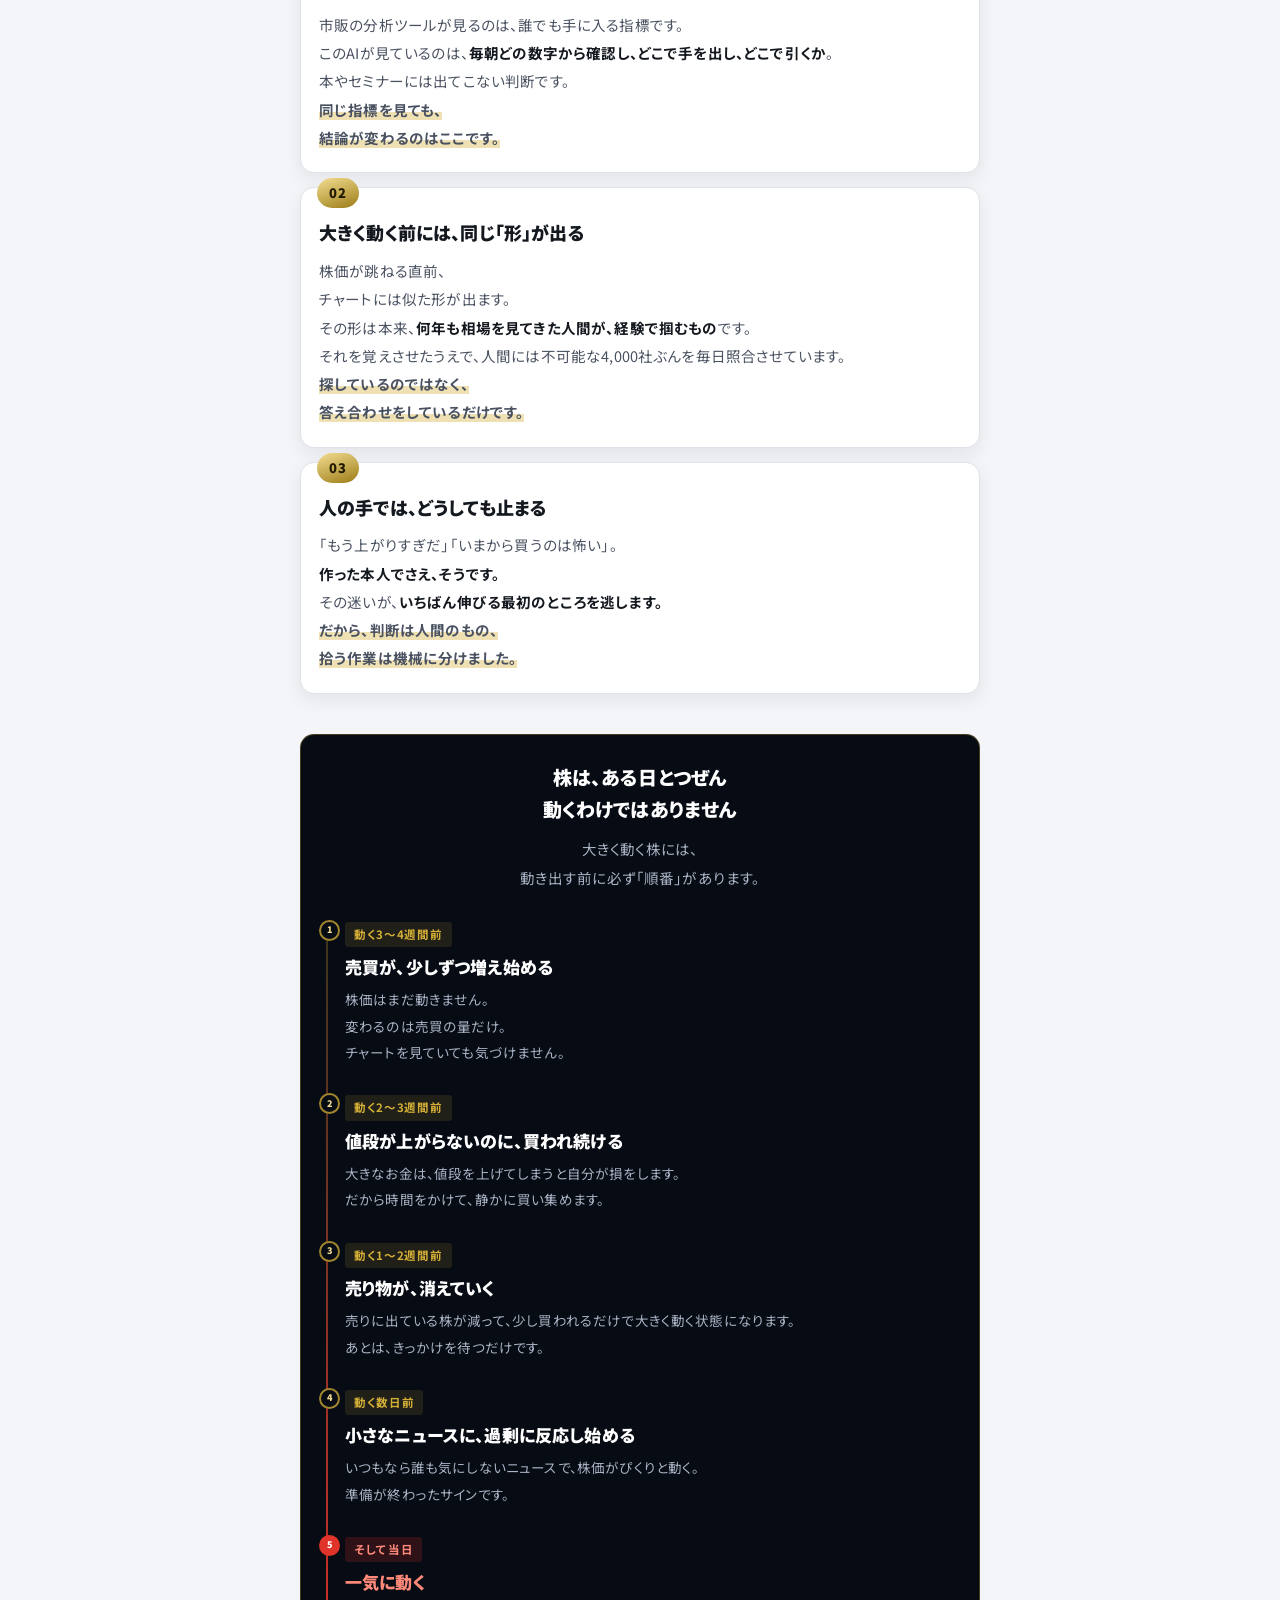
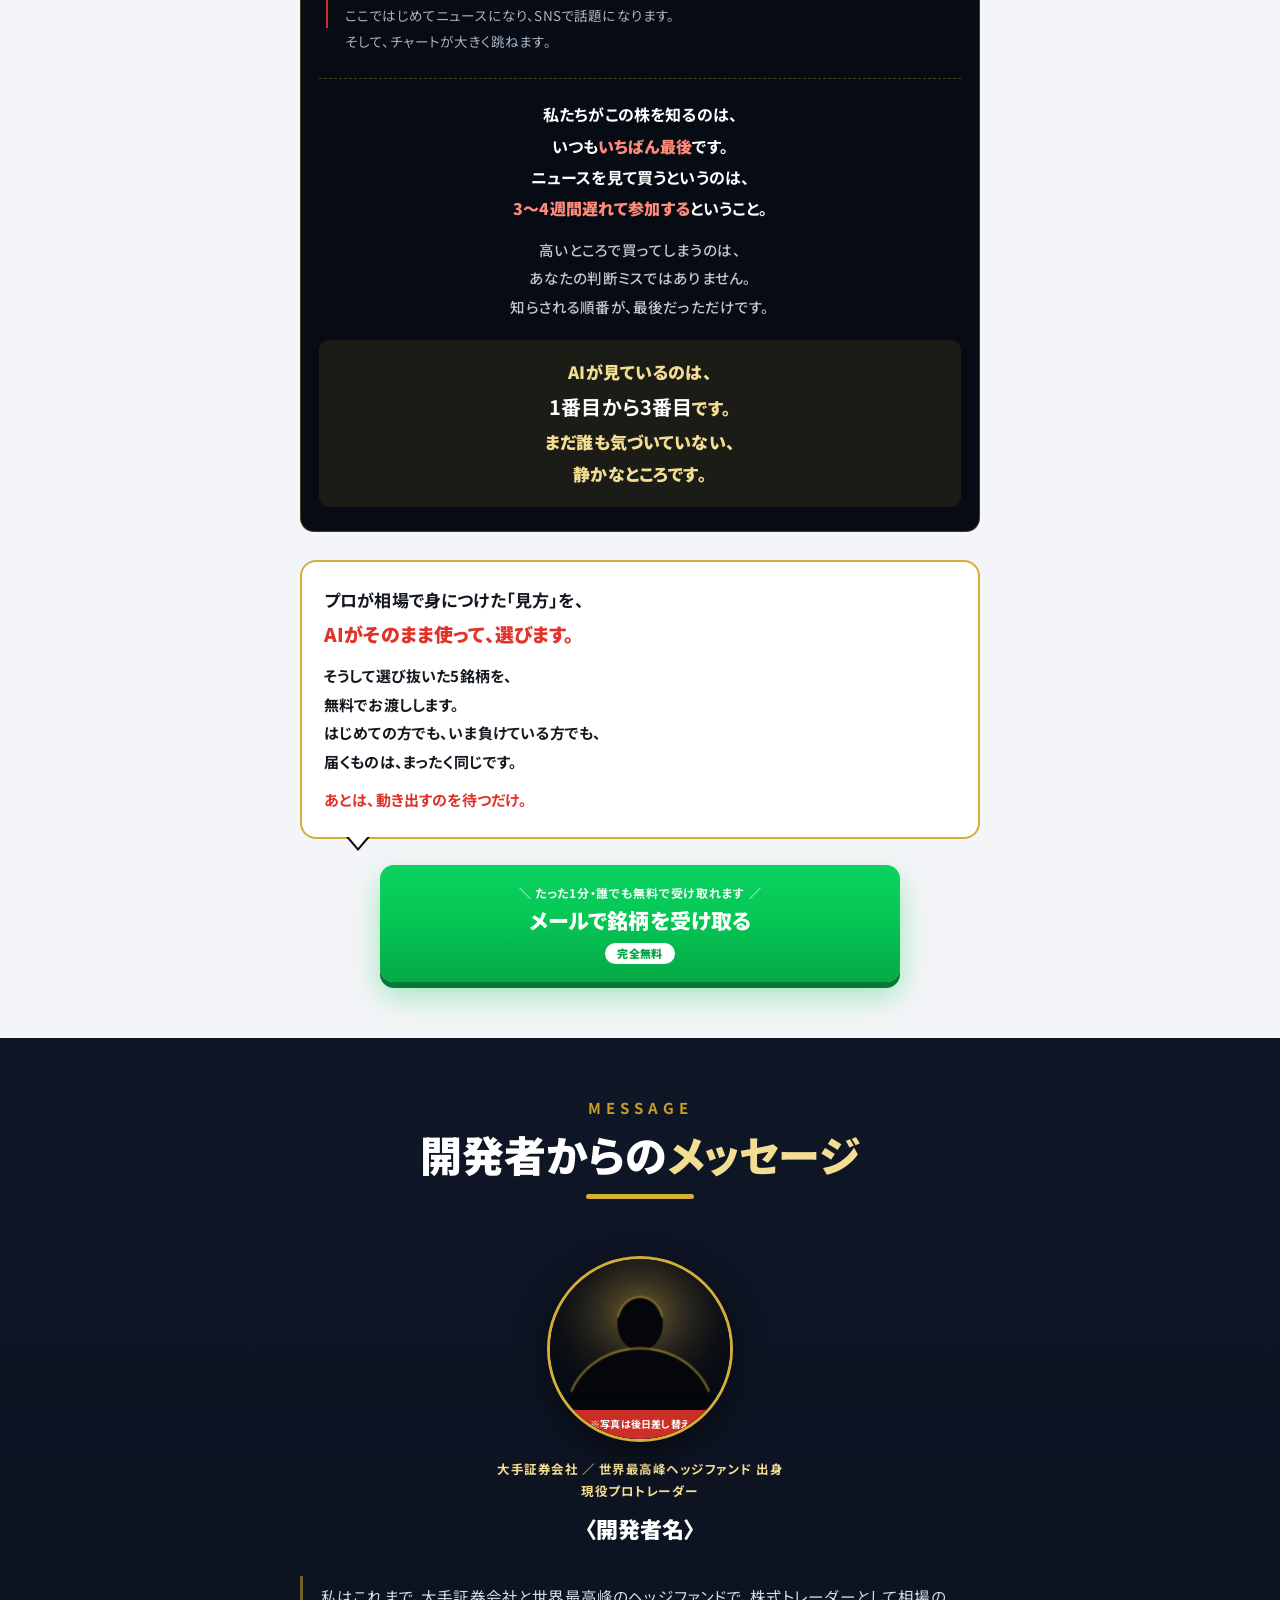
==== commit f8db80e3: "登録導線をLINE友だち追加からメールフォーム（名前・メールアドレス）に変更 A・B共通の entry-form.js を追加。送信先と項目名は LP_FORM で設定する。 action が空のあい" ====
--- a/index.html
+++ b/index.html
@@ -20,18 +20,31 @@
 <link rel="preconnect" href="https://fonts.googleapis.com">
 <link rel="preconnect" href="https://fonts.gstatic.com" crossorigin>
 <link href="https://fonts.googleapis.com/css2?family=Noto+Sans+JP:wght@400;500;700;900&family=Noto+Serif+JP:wght@600;900&display=swap" rel="stylesheet">
-<link rel="stylesheet" href="assets/css/style.css?v=20261029b">
+<link rel="stylesheet" href="assets/css/style.css?v=20261029c">
 <link rel="preload" as="image" href="assets/img/hero-bg.jpg" fetchpriority="high">
 <!-- ▼▼ 登録チャネルの切り替え（LINE / メール）▼▼
      mode を 'line' か 'mail' に変えるだけで、ボタン文言・本文の言い回し・
      遷移先URLがページ全体でまとめて切り替わります。 -->
 <script>
 window.LP_CHANNEL = {
-  mode: 'line',   // 'line' か 'mail'
+  mode: 'mail',   // 'line' か 'mail'
   url : ''        // LINE友だち追加URL または メール登録フォームURL
 };
 </script>
-<script src="assets/js/channel.js?v=20261021130000" defer></script>
+<script src="assets/js/channel.js?v=20261029c" defer></script>
+<!-- ▼▼ メール登録フォームの設定 ▼▼
+     action … 配信スタンドの受信URL。
+              空のあいだは送信せず、サンキューページへ遷移するだけです。
+     fields … 配信スタンド側の項目名。サービスごとに違います。 -->
+<script>
+window.LP_FORM = {
+  action : '',
+  method : 'post',
+  fields : { name: 'name', email: 'email' },
+  thanks : 'thanks.html'
+};
+</script>
+<script src="assets/js/entry-form.js?v=20261029b" defer></script>
 </head>
 <body>
 
@@ -1414,8 +1427,7 @@
     </figure>
 
     <ol class="step mb40">
-      <li><b>下のボタンから<span class="ch" data-line="友だち追加" data-mail="アドレスを登録">友だち追加</span></b><p>かかる時間は<strong>たった10秒</strong>。<br>面倒な入力はありません。</p></li>
-      <li><b>かんたんな質問に答える</b><p>投資の経験と、興味のあるテーマ。<br>この2つだけ、選ぶだけで終わります。<br><strong>30秒</strong>です。</p></li>
+      <li><b>下のフォームにご入力</b><p>お名前とメールアドレスだけ。<br>かかる時間は<strong>30秒</strong>です。</p></li>
       <li><b>「急騰期待の5銘柄」がその日に届く</b><p>銘柄名・買い時・目標株価まで、ひとつのレポートで届きます。<br><strong>あとは、指示どおりに買って、売るだけ。</strong><br>その日から、あなたは<br><span class="nb"><strong>「これから急騰する株を知っている側」</strong>です。</span></p></li>
     </ol>
 
@@ -1425,16 +1437,31 @@
       <span style="display:inline-block;margin-top:16px;font-size:17px;font-weight:700;color:#e8ecf3"><span class="nb">3ヶ月後に</span><br><span class="nb">「あのとき受け取っておけば」と</span><br><span class="nb">思わないために。</span></span>
     </p>
 
-    <!-- ▼▼ 要差し替え ▼▼
-         本番では LINE友だち追加URL を設定してください。
-         現在はクライアント確認用に、サンキューページへ直接リンクしています。
-         本来の導線： このボタン → LINE友だち追加 → thanks.html
+    <!-- ▼▼ 登録フォーム ▼▼
+         送信先は LP_FORM.action。空のあいだは、入力内容は
+         どこにも送られず、サンキューページへ遷移するだけです。
     -->
-    <a href="thanks.html" class="btn" id="mainCta" data-cta>
-      <small>＼ たった1分・誰でも無料で受け取れます ／</small>
-      LINEで銘柄を受け取る
-      <span class="fee">完全無料</span>
-    </a>
+    <form class="eform" data-entry novalidate>
+      <div class="row">
+        <label for="f-name">お名前</label>
+        <input id="f-name" data-f="name" name="name" type="text" required
+               autocomplete="name" enterkeyhint="next"
+               placeholder="山田　太郎" aria-describedby="e-name">
+        <p class="err" id="e-name" hidden></p>
+      </div>
+      <div class="row">
+        <label for="f-mail">メールアドレス</label>
+        <input id="f-mail" data-f="email" name="email" type="email" required
+               autocomplete="email" inputmode="email" enterkeyhint="go"
+               placeholder="example@example.com" aria-describedby="e-mail">
+        <p class="err" id="e-mail" hidden></p>
+      </div>
+      <button type="submit" class="btn" id="mainCta" data-cta>
+        <small>＼ たった1分・誰でも無料で受け取れます ／</small>
+        <span data-cta-label>メールで銘柄を受け取る</span>
+        <span class="fee">完全無料</span>
+      </button>
+    </form>
     <p class="btn-note">
       ※ご登録は無料です。お金がかかる場合は、必ず先にお伝えします。<br>
       ※株式投資は元本を保証するものではありません。<br>
--- a/assets/css/style.css
+++ b/assets/css/style.css
@@ -98,6 +98,23 @@
 .dark .btn-note,.ink2 .btn-note,.hero .btn-note{color:#8d97a8}
 .arrows{text-align:center;color:var(--gold);font-size:22px;line-height:1;letter-spacing:.3em;animation:bob 1.4s ease-in-out infinite}
 @keyframes bob{0%,100%{transform:translateY(0)}50%{transform:translateY(5px)}}
+
+/* ===== 登録フォーム ===== */
+/* #entry は背景写真の上に重なるので、カードを前面に出す */
+.eform{position:relative;z-index:1;max-width:520px;margin:0 auto;
+  background:#fff;border-radius:14px;padding:20px 16px 18px;
+  box-shadow:0 14px 34px rgba(0,0,0,.45)}
+.eform .row{margin-bottom:15px}
+.eform label{display:block;font-size:14px;font-weight:700;color:var(--tx);margin-bottom:6px}
+/* iOSは16px未満の入力欄でページを勝手に拡大するので、16pxを下回らせない */
+.eform input{display:block;width:100%;font-family:inherit;font-size:16px;line-height:1.5;
+  color:var(--tx);padding:13px 12px;border:1px solid var(--line);border-radius:9px;
+  background:#fff;-webkit-appearance:none;appearance:none}
+.eform input::placeholder{color:#b4bcc8}
+.eform input:focus{outline:2px solid var(--gold-d);outline-offset:1px;border-color:var(--gold-d)}
+.eform input[aria-invalid="true"]{border-color:#c62828;background:#fff8f8}
+.eform .err{margin-top:6px;font-size:13px;line-height:1.6;font-weight:700;color:#c62828}
+.eform .btn{border:0;cursor:pointer;font-family:inherit;max-width:none}
 
 /* fixed footer cta */
 .fixcta{position:fixed;left:0;right:0;bottom:0;z-index:95;padding:9px 14px calc(9px + env(safe-area-inset-bottom));
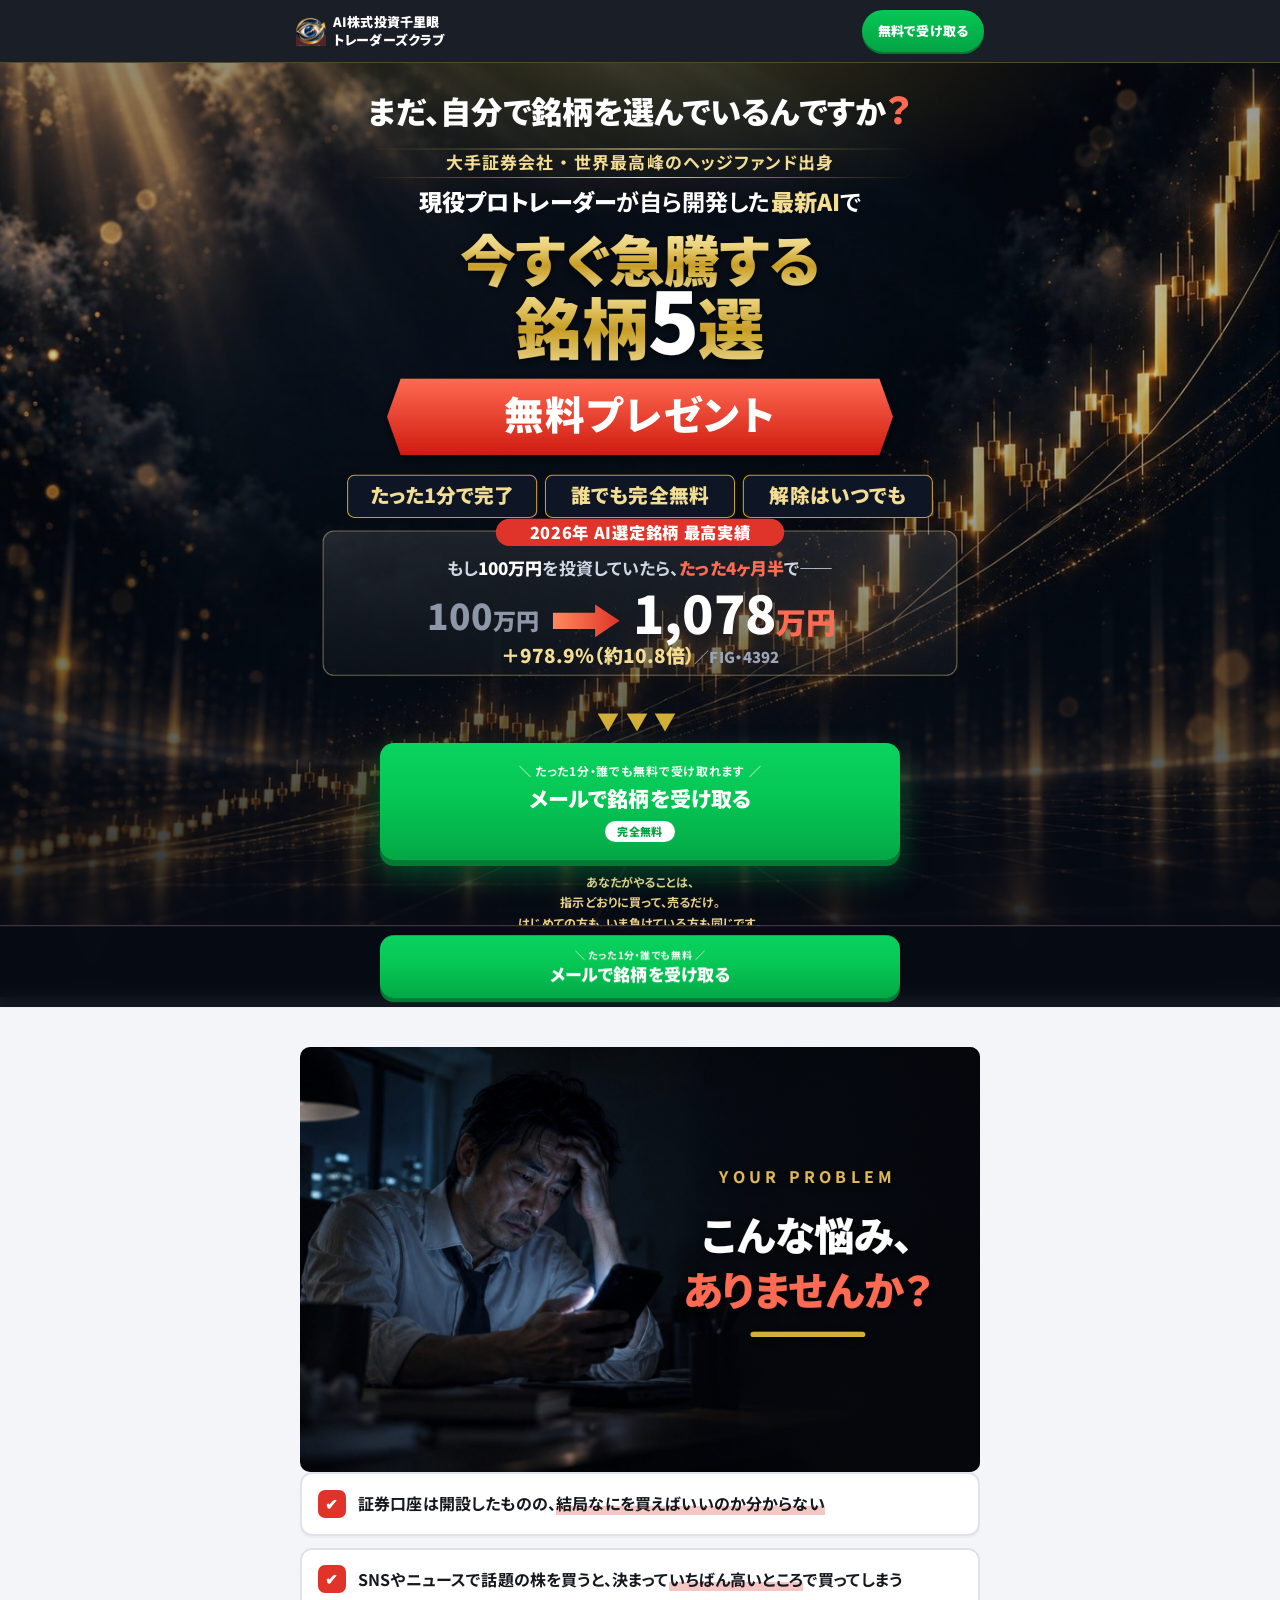
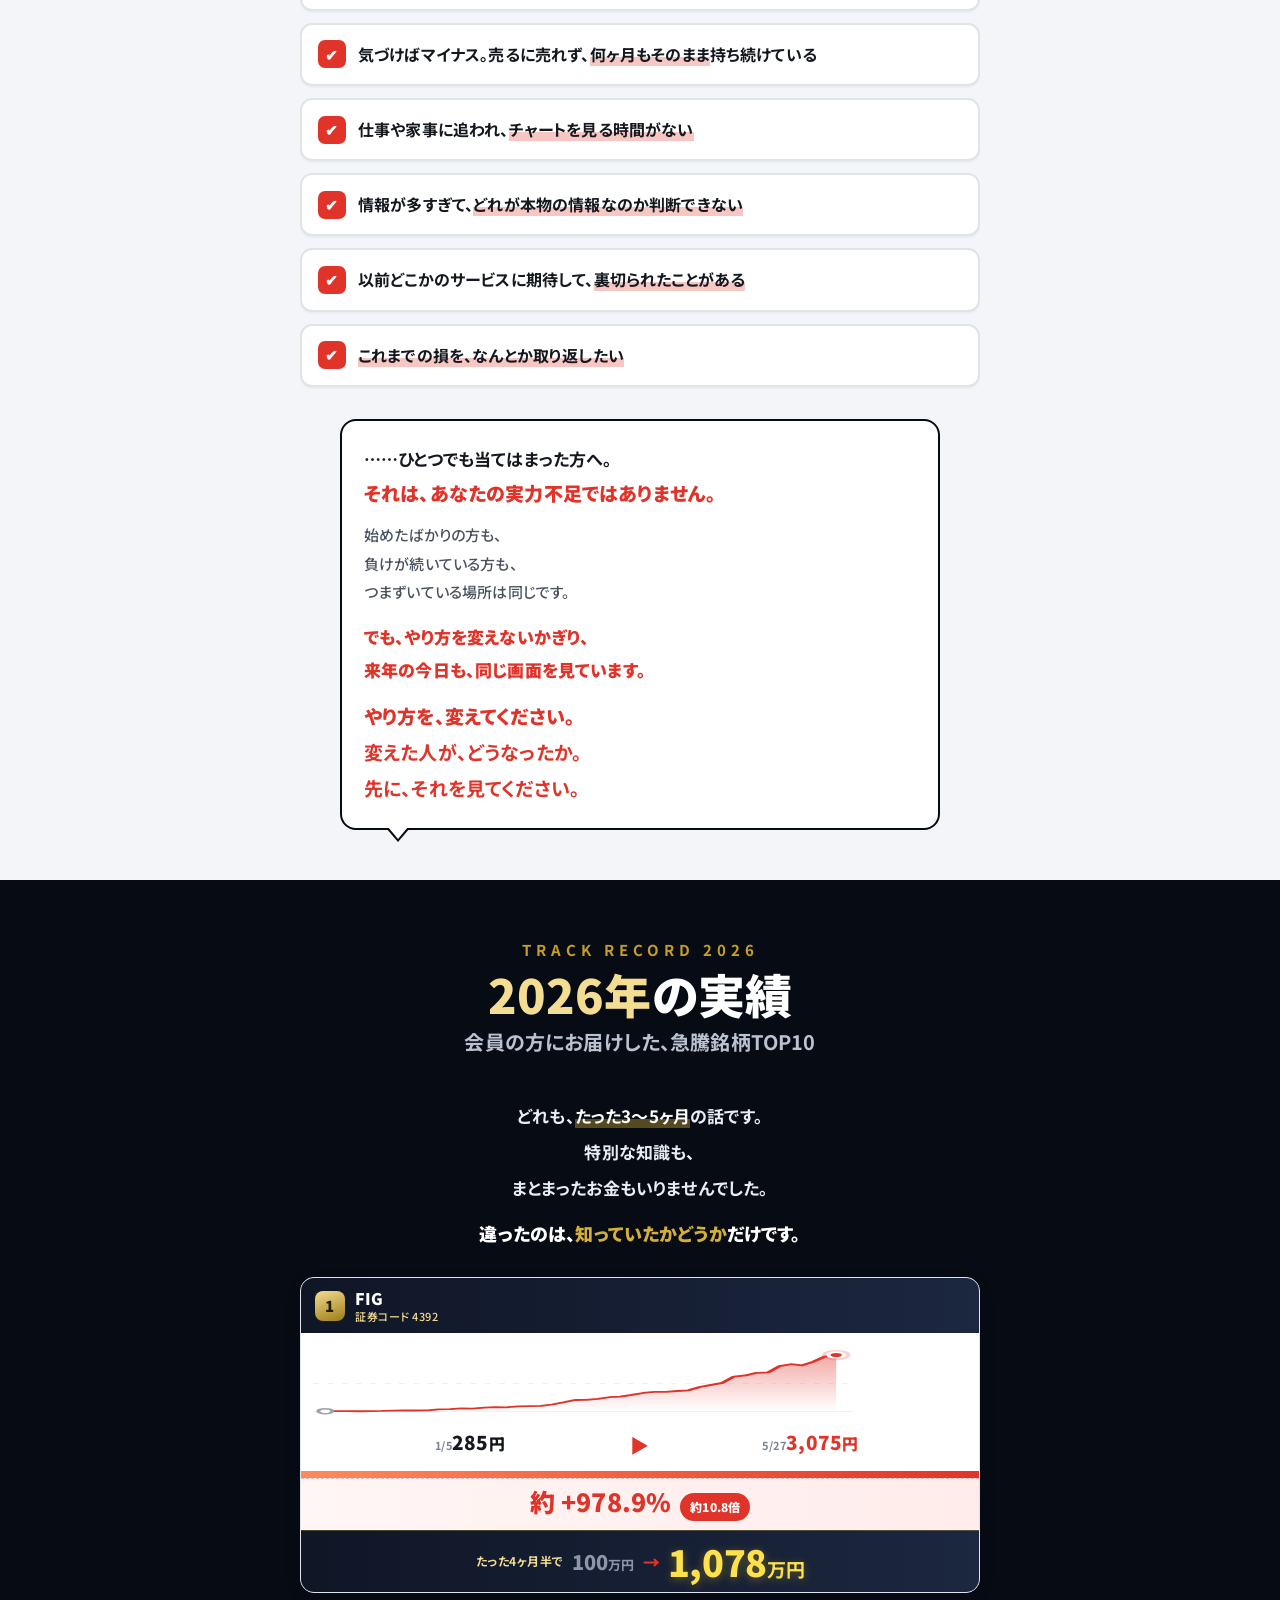
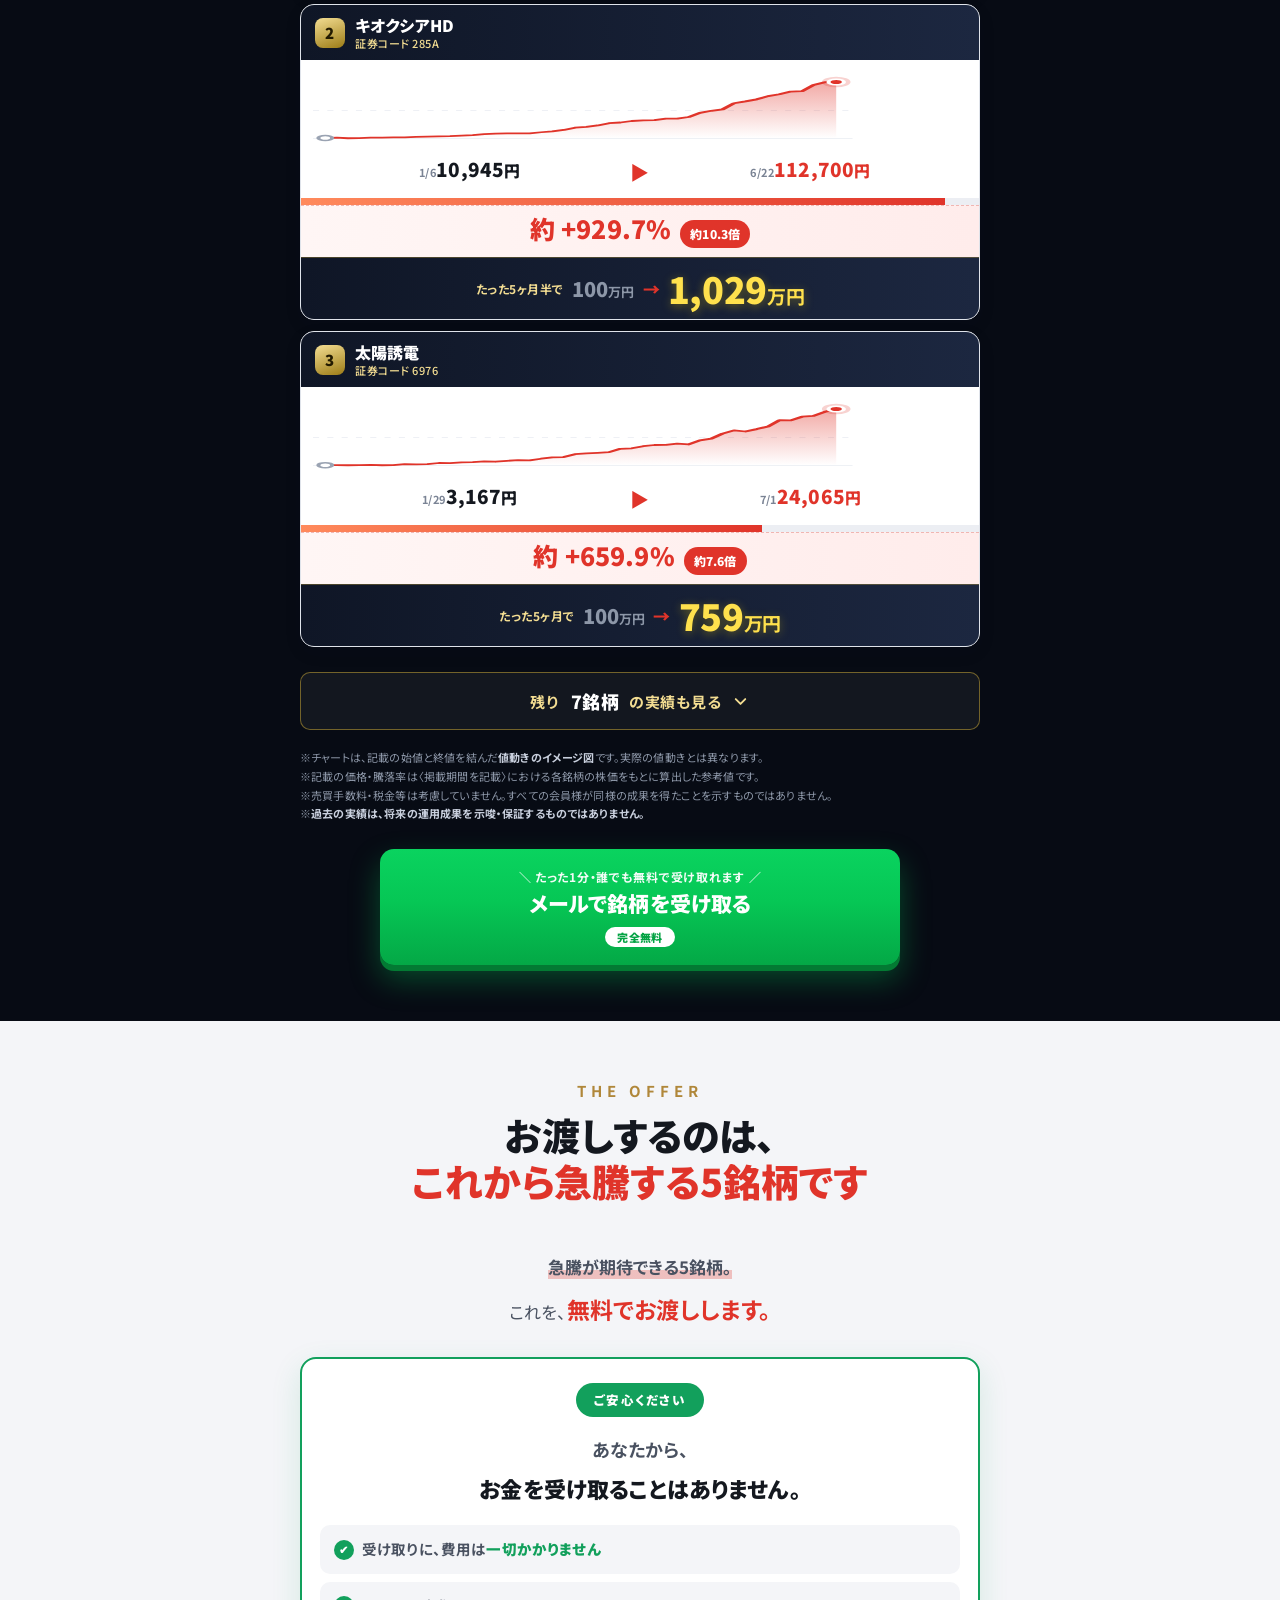
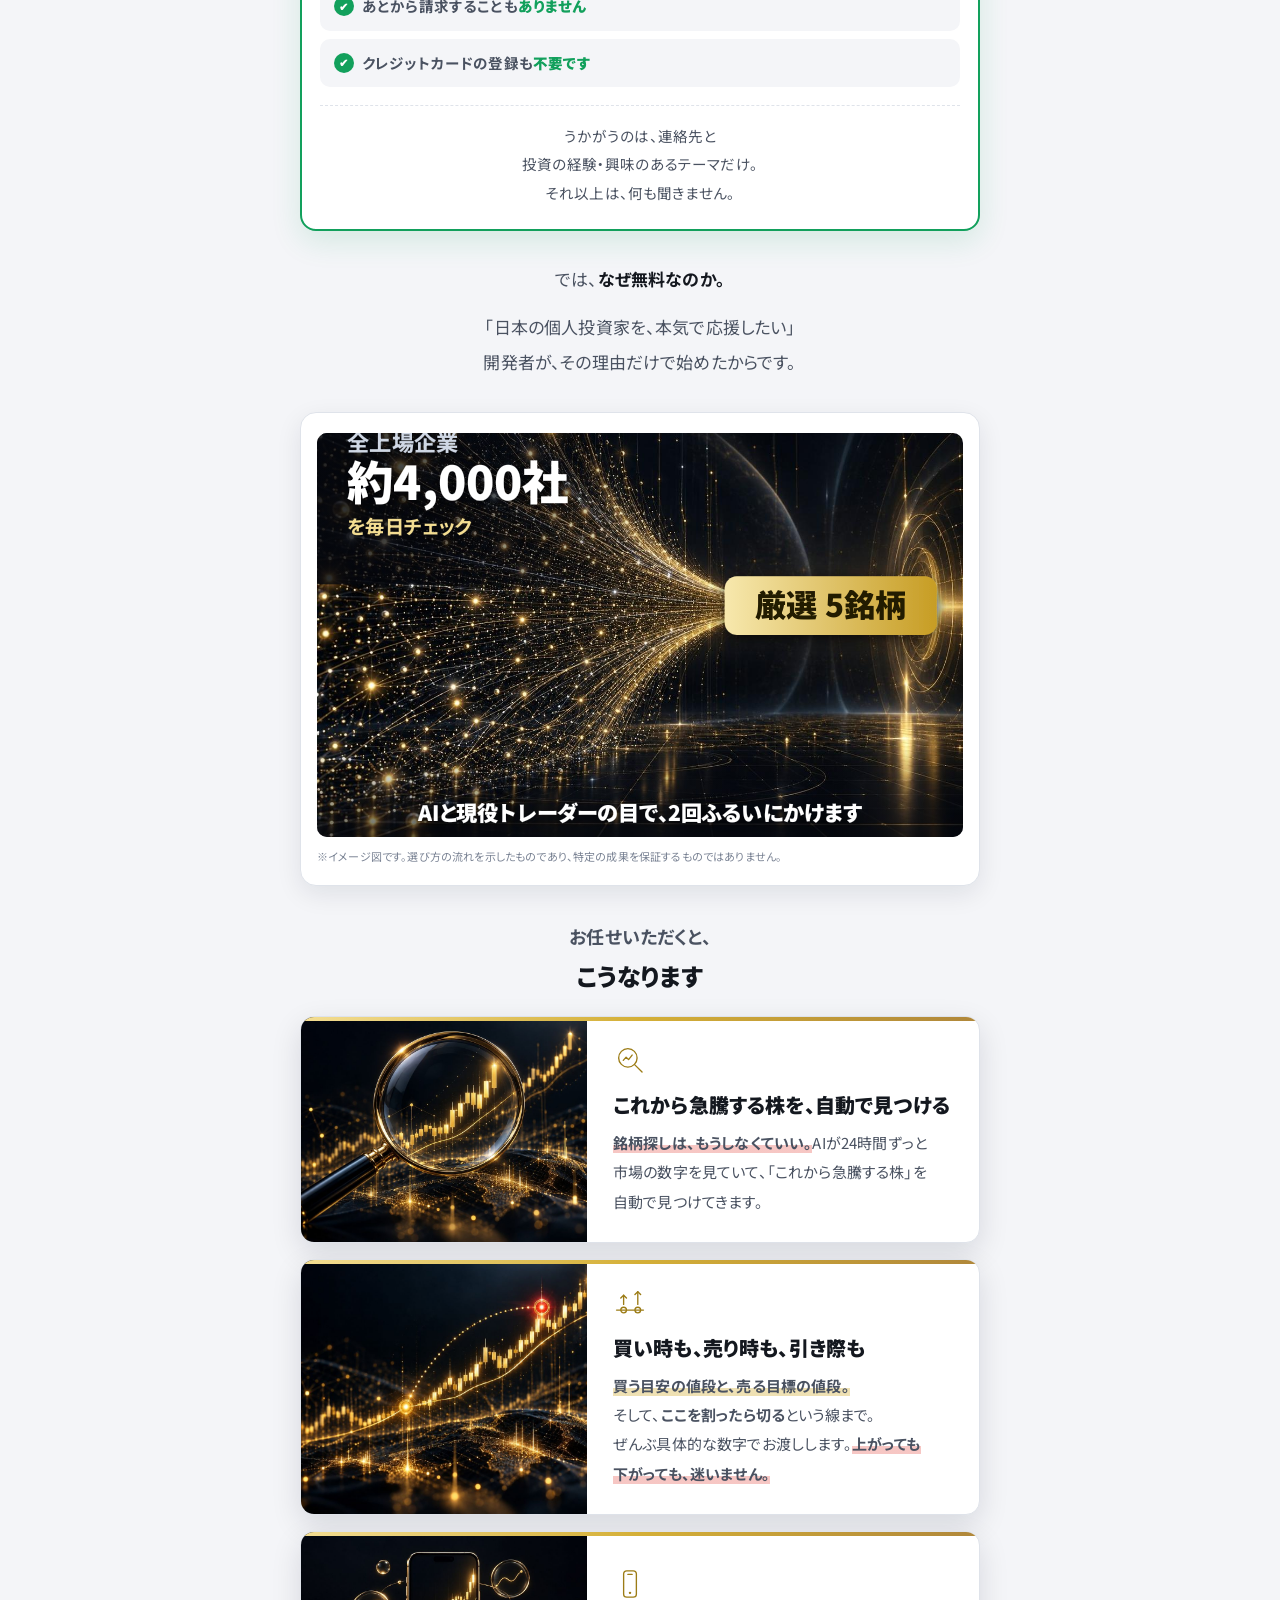
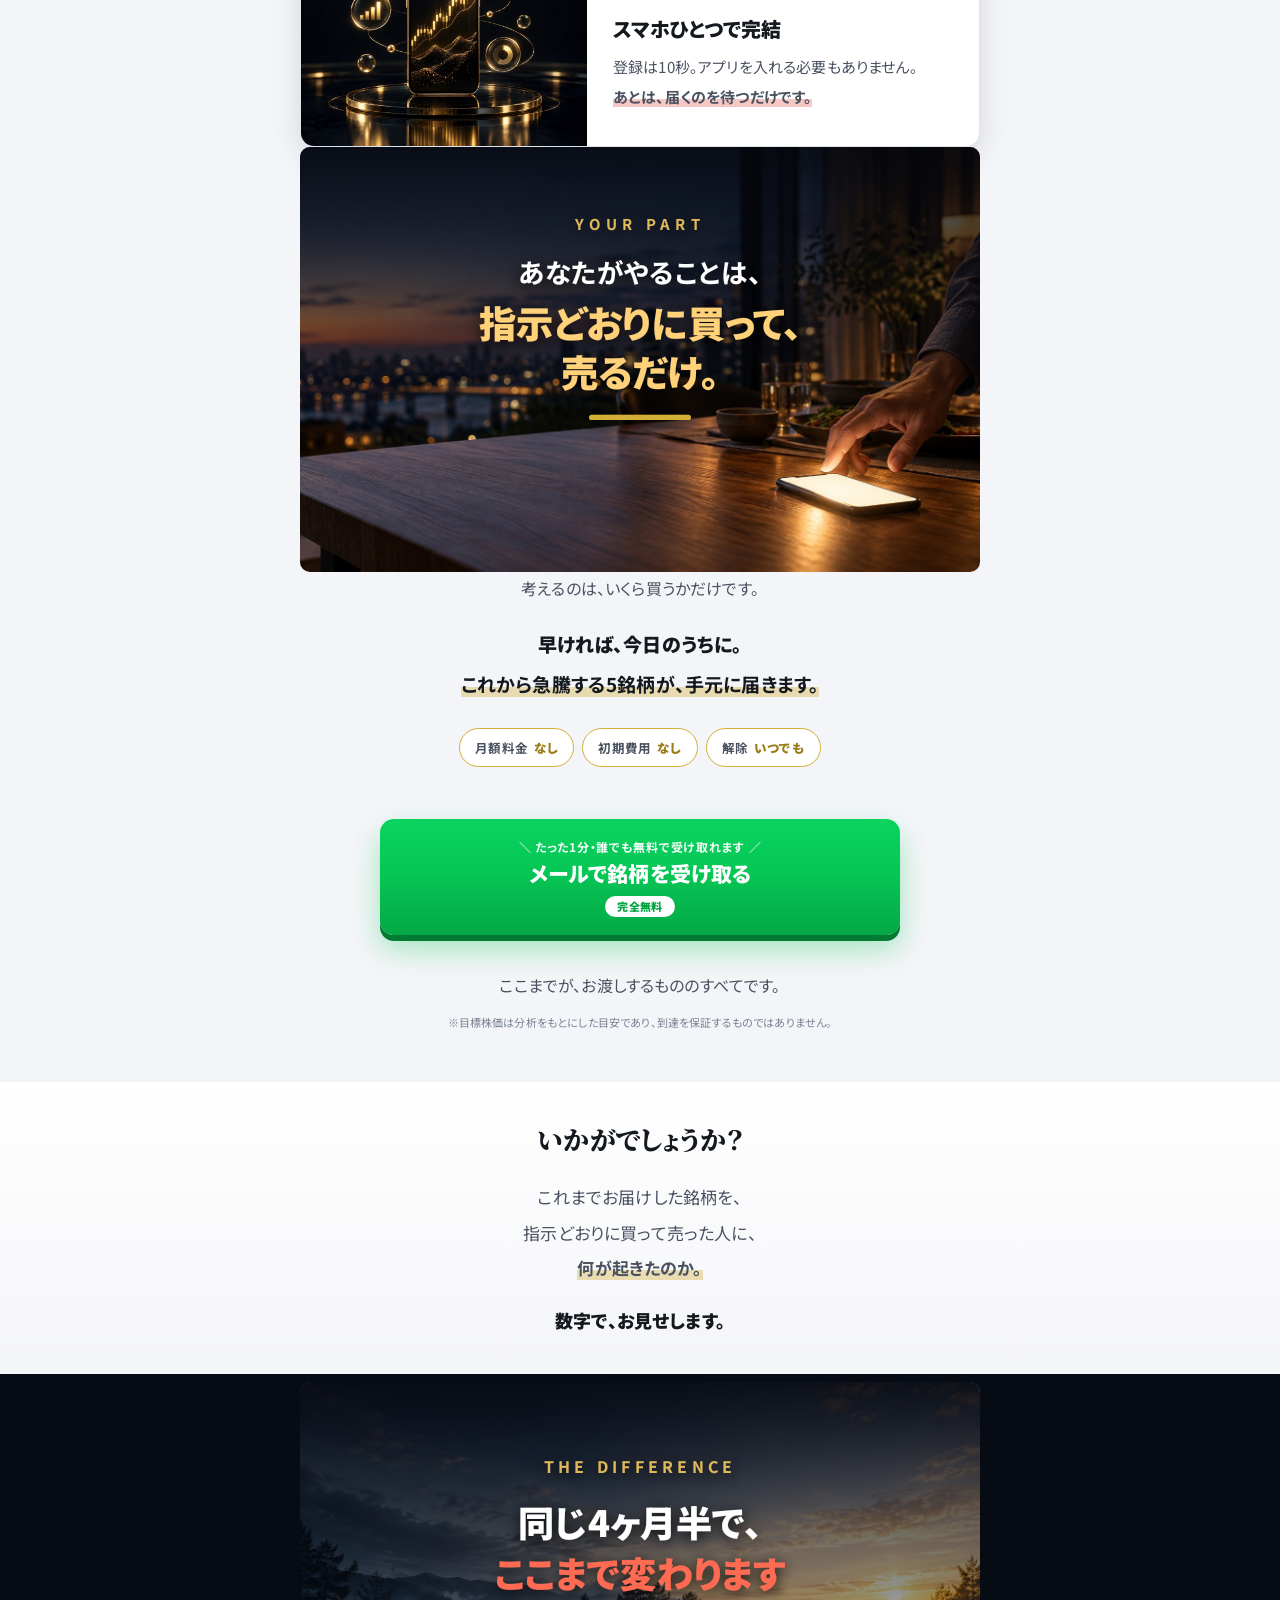
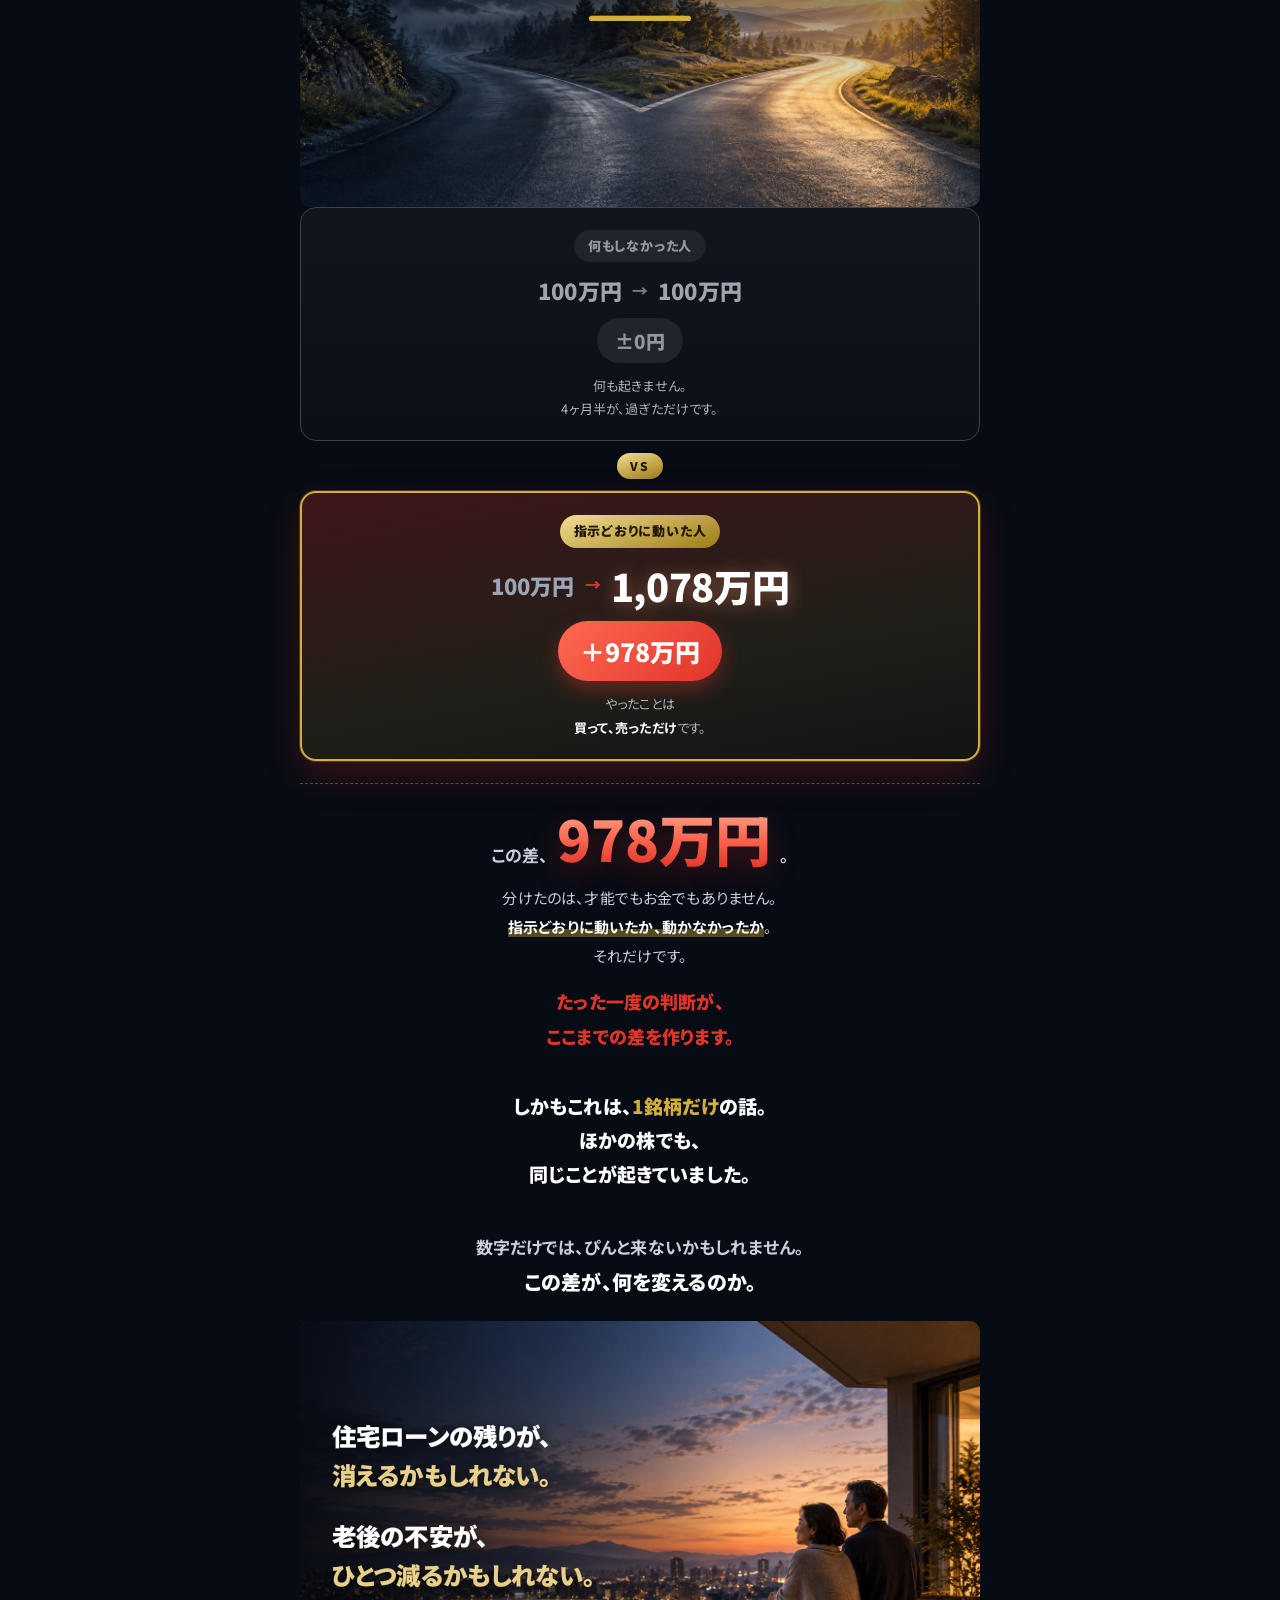
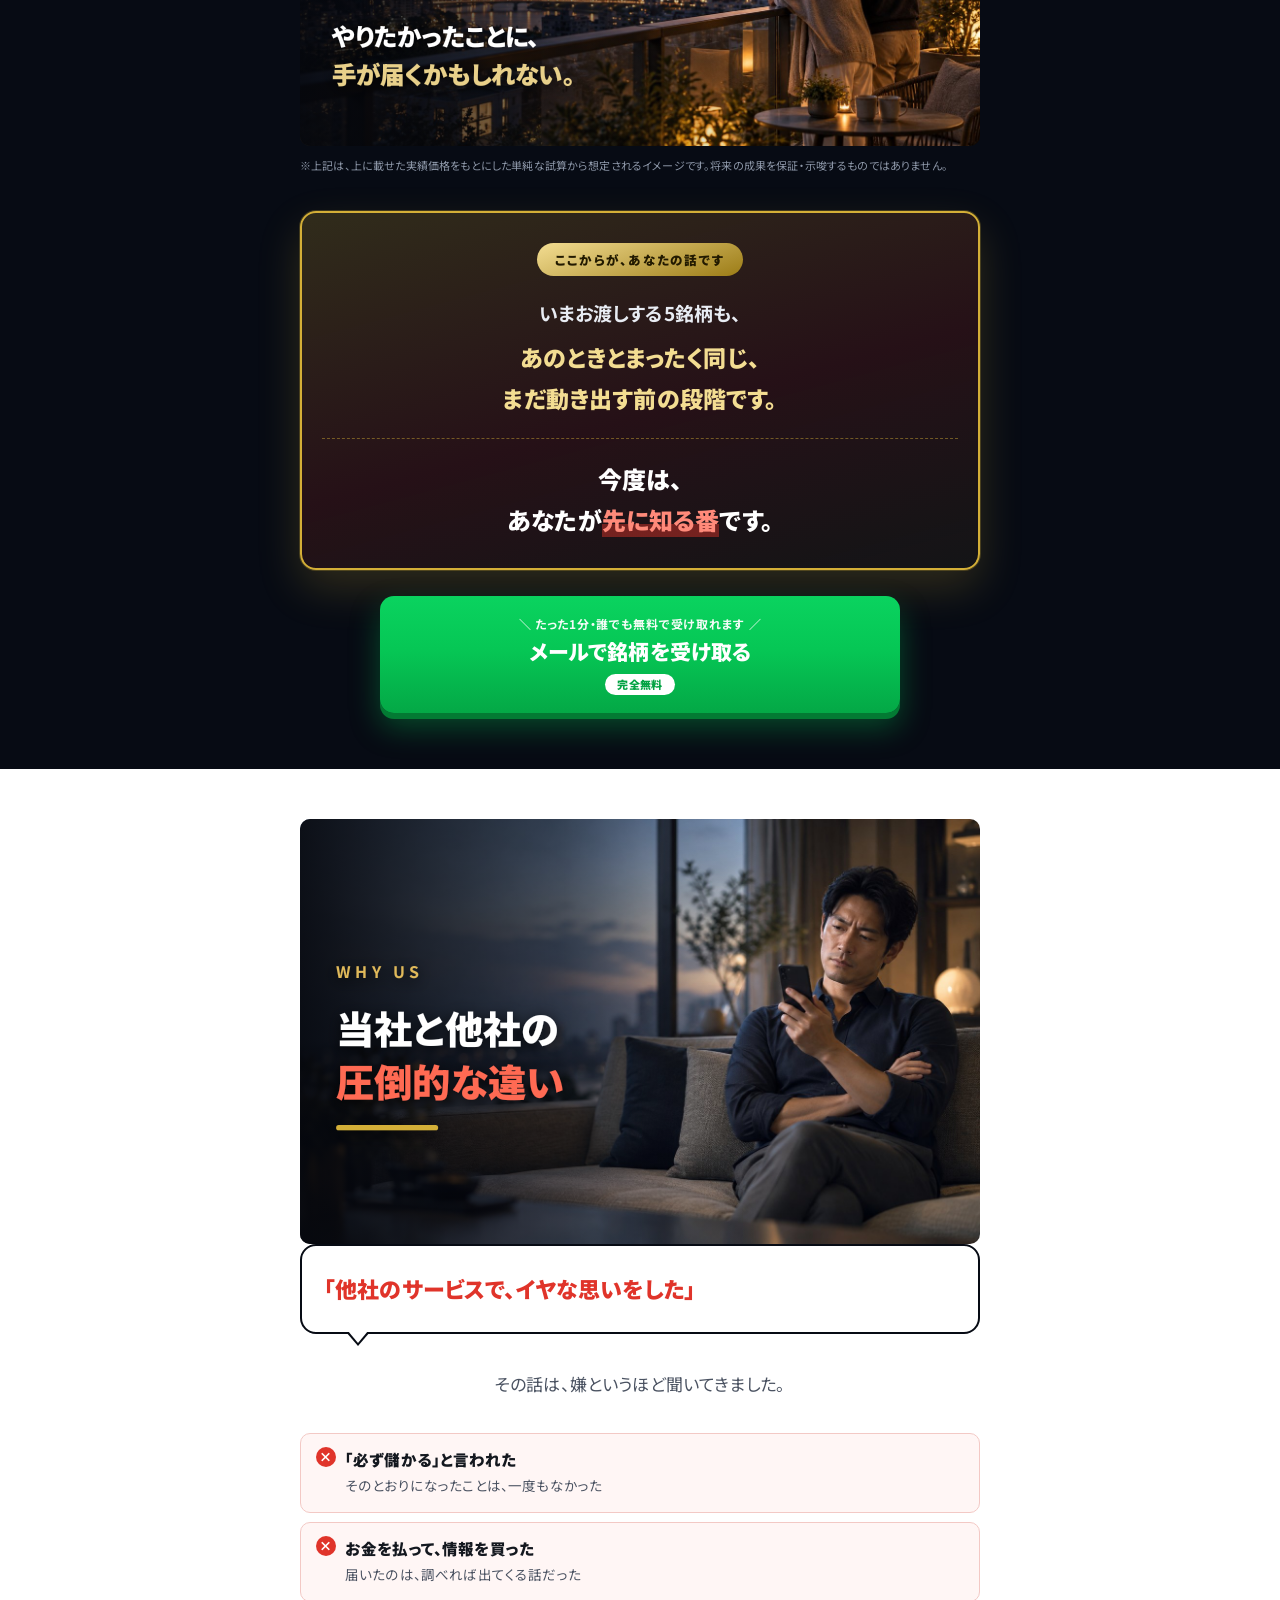
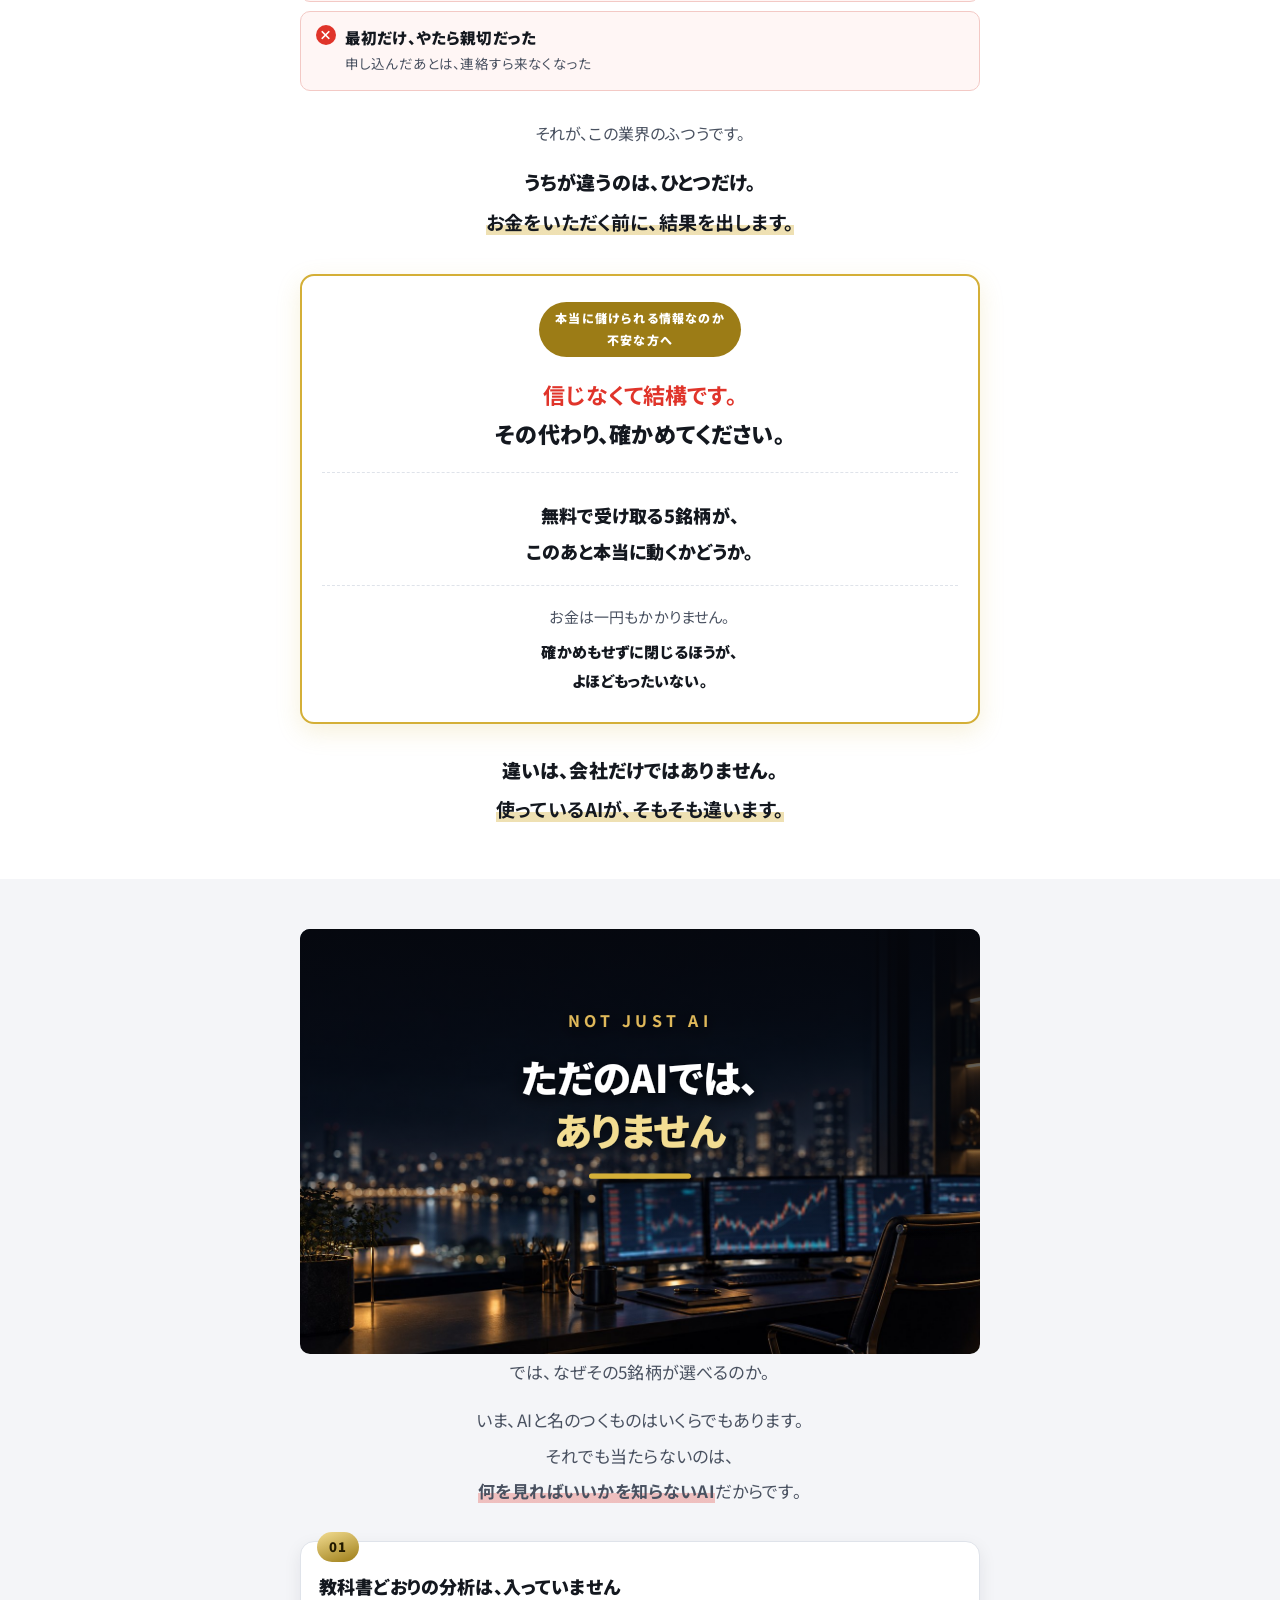
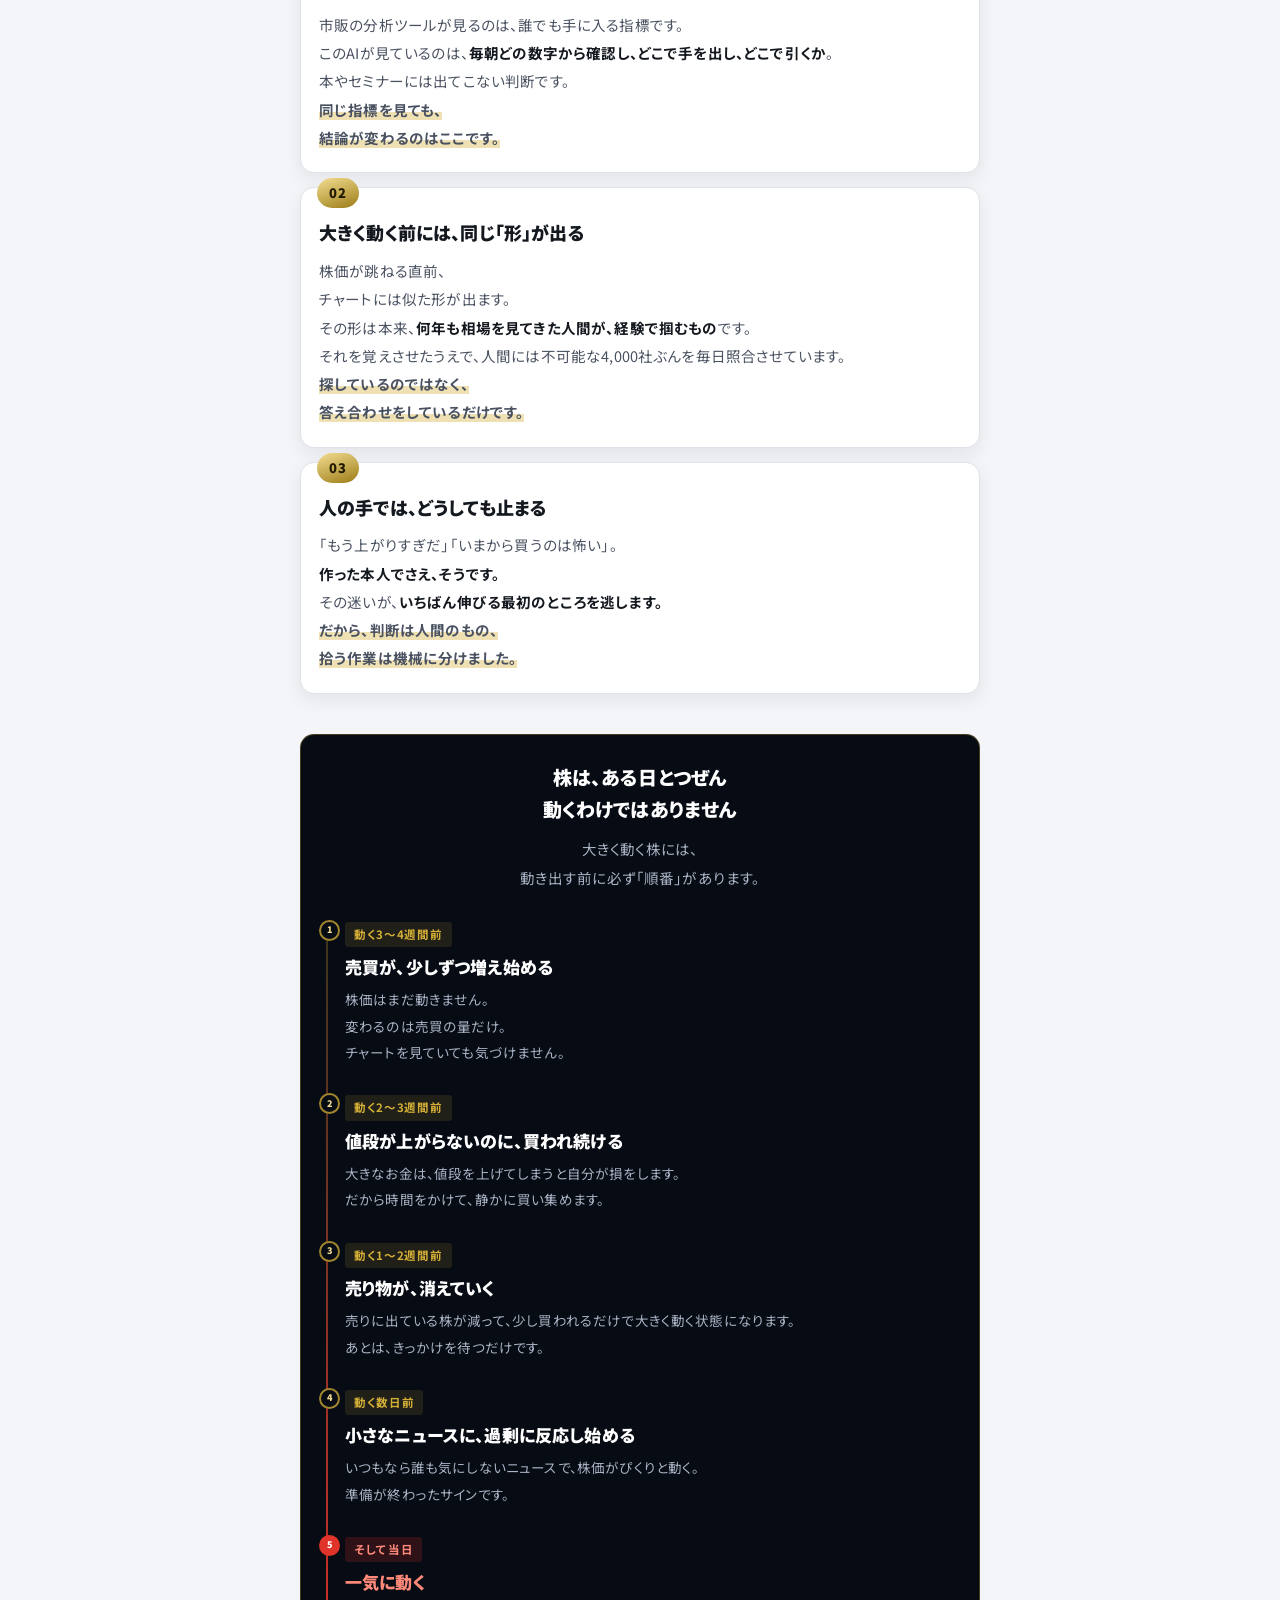
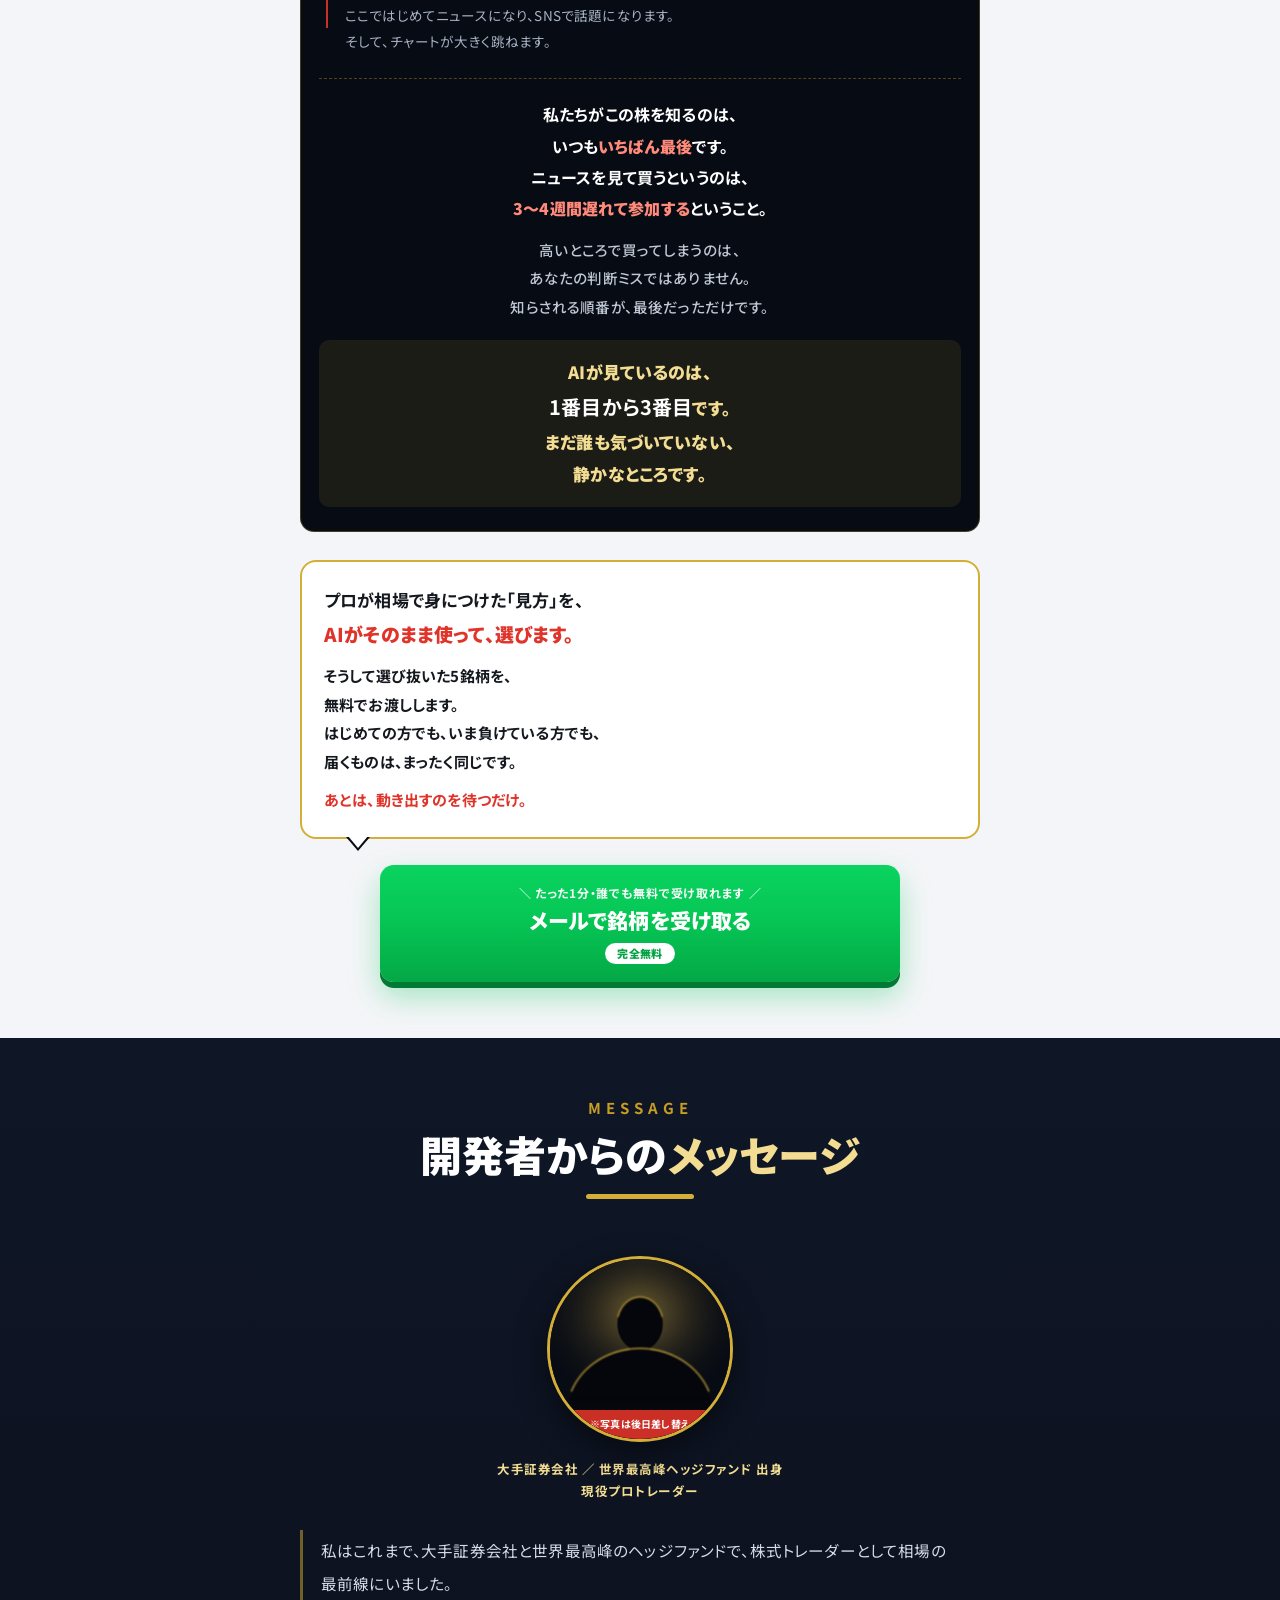
==== commit e9b34e5b: "LP①・LP②から未記入のプレースホルダーを消す 本番で〈…を記載〉がそのまま見えていた箇所を外した。  事業者情報（LP①・LP②）   代表者・登録番号・加入協会・電話番号・連絡先の5行を削除。 " ====
--- a/index.html
+++ b/index.html
@@ -20,7 +20,7 @@
 <link rel="preconnect" href="https://fonts.googleapis.com">
 <link rel="preconnect" href="https://fonts.gstatic.com" crossorigin>
 <link href="https://fonts.googleapis.com/css2?family=Noto+Sans+JP:wght@400;500;700;900&family=Noto+Serif+JP:wght@600;900&display=swap" rel="stylesheet">
-<link rel="stylesheet" href="assets/css/style.css?v=20261029c">
+<link rel="stylesheet" href="assets/css/style.css?v=20261103a">
 <link rel="preload" as="image" href="assets/img/hero-bg.jpg" fetchpriority="high">
 <!-- ▼▼ 登録チャネルの切り替え（LINE / メール）▼▼
      mode を 'line' か 'mail' に変えるだけで、ボタン文言・本文の言い回し・
@@ -32,19 +32,36 @@
 };
 </script>
 <script src="assets/js/channel.js?v=20261029c" defer></script>
+
+<!-- ▼▼ 登録元の識別（このページは A）▼▼
+     B版（/b/）と同じ仕組みで、どちらから登録されたかを記録します。
+     ?variant= が付いていればそちらが優先されます。 -->
+<script>window.LP_VARIANT = 'A';</script>
+<script src="assets/js/ab-track.js?v=20261103a" defer></script>
+
 <!-- ▼▼ メール登録フォームの設定 ▼▼
-     action … 配信スタンドの受信URL。
-              空のあいだは送信せず、サンキューページへ遷移するだけです。
-     fields … 配信スタンド側の項目名。サービスごとに違います。 -->
+     endpoint … Apps Script のウェブアプリURL（末尾が /exec）。
+                ここが配信スタンドへ中継し、同時にスプレッドシートへ保存します。
+                サーバー側のコードと設置手順は、公開リポジトリの外の
+                form-backend/ にあります。
+     siteKey  … Apps Script 側のスクリプトプロパティ SITE_KEY と同じ値。
+                空でも動きます（JSに書く値なので秘密ではありません）。
+     variant  … 登録元。このページは 'A'。
+     thanks   … 登録できたときだけ、ここへ進みます。
+
+     endpoint が設定されると、登録できたときだけサンキューページへ進み、
+     失敗したときは進まずに理由を表示します。
+     空のあいだは、送信せずにサンキューページへ進むだけです
+     （配信スタンドが決まる前からの挙動をそのまま残しています）。 -->
 <script>
 window.LP_FORM = {
-  action : '',
-  method : 'post',
-  fields : { name: 'name', email: 'email' },
-  thanks : 'thanks.html'
+  endpoint : 'https://script.google.com/macros/s/AKfycbz-JEvqfPoXn51MqfELEp56_JaGdoJGv1nwRCTMYnYwS3gg9KlrPqTO9_onowgaJCw2/exec',
+  siteKey  : '',
+  variant  : 'A',
+  thanks   : 'thanks.html'
 };
 </script>
-<script src="assets/js/entry-form.js?v=20261029b" defer></script>
+<script src="assets/js/entry-form.js?v=20261103b" defer></script>
 </head>
 <body>
 
@@ -1094,7 +1111,6 @@
       </div>
       <figcaption class="fdr-cap">
         <span class="fdr-role">大手証券会社 ／ 世界最高峰ヘッジファンド 出身<br>現役プロトレーダー</span>
-        <span class="fdr-name">〈開発者名〉</span>
       </figcaption>
     </figure>
 
@@ -1126,7 +1142,6 @@
 
       <p class="l-last"><span class="nb">これから急騰する5銘柄を、</span><br>今すぐ受け取ってください。</p>
 
-      <p class="l-sign">〈開発者名〉</p>
     </div>
 
     <div class="cta-zone">
@@ -1173,12 +1188,12 @@
     <ul class="ben mb32">
       <li><b>01｜「なぜ今か」の根拠つき解説</b><span>選んだ理由と、どう動くと見ているかを言葉にしてお渡しします。<br>納得できないものは、買わなくて大丈夫です。</span></li>
       <li><b>02｜相場の急変アラート</b><span>相場の流れが変わったら、すぐにご連絡します。<br>黙って見過ごしたりはしません。</span></li>
-      <li><b>03｜〈開発者名〉に直接聞ける窓口</b><span>「これ、どう使えばいいの？」をその場で聞けます。<br>一人で悩まないための窓口です。</span></li>
+      <li><b>03｜開発者に直接聞ける窓口</b><span>「これ、どう使えばいいの？」をその場で聞けます。<br>一人で悩まないための窓口です。</span></li>
     </ul>
 
     <div class="bubble" style="border-color:var(--red)">
       <span style="color:var(--red);font-size:19px">「頑張る個人投資家を応援したい」</span><br>
-      さきほど〈開発者名〉がお伝えした、<br>その気持ちのままに。<br>
+      さきほどお伝えした、<br>その気持ちのままに。<br>
       だから私たちは、短い期間で大きく動く株を、こうして公開しています。<br>
       <b style="font-size:19px">遠慮なく、受け取ってください。</b>
     </div>
@@ -1228,7 +1243,7 @@
       <p class="adv-k">1対1で、直接お話しします</p>
       <p class="adv-m">
         <span class="nb">こうしたご相談には、</span><br>
-        <b><span class="nb">〈開発者名〉が直接</span></b><span class="nb">お答えしています。</span>
+        <b><span class="nb">開発者が直接</span></b><span class="nb">お答えしています。</span>
       </p>
       <ul class="adv-l">
         <li><b>その株を、どうするか</b><span>売るのか、持ち続けるのか、買い増すのか。いまの相場と合わせて、一緒に考えます。</span></li>
@@ -1390,7 +1405,7 @@
       <details><summary>いま持っている株の相談もできますか？</summary>
         <div class="a">はい。「ずっとマイナスのまま」「売り時が分からない」というご相談は、とても多くいただきます。<br>ただ、持っている銘柄も買った値段も人それぞれなので、まとめてお答えできるものではありません。<br>ご登録後のお電話で、お一人ずつ承っています。</div></details>
       <details><summary>投資はまったくの初心者ですが、大丈夫でしょうか？</summary>
-        <div class="a">はい、大丈夫です。<br>銘柄の名前だけでなく「なぜ今その株なのか」という理由まで書いています。<br>分からないことは〈開発者名〉に直接聞けますので、はじめての方でも安心して使えます。</div></details>
+        <div class="a">はい、大丈夫です。<br>銘柄の名前だけでなく「なぜ今その株なのか」という理由まで書いています。<br>分からないことは開発者に直接聞けますので、はじめての方でも安心して使えます。</div></details>
       <details><summary>まとまった資金がありません。少額でも始められますか？</summary>
         <div class="a">はい。<br>ただし必ず<strong>余裕のあるお金（なくなっても生活に困らないお金）</strong>で考えてください。</div></details>
       <details><summary>配信が不要になった場合は？</summary>
@@ -1438,7 +1453,8 @@
     </p>
 
     <!-- ▼▼ 登録フォーム ▼▼
-         送信先は LP_FORM.action。空のあいだは、入力内容は
+         送信先は LP_FORM.endpoint。登録できたときだけ
+         サンキューページへ進みます。空のあいだは、入力内容は
          どこにも送られず、サンキューページへ遷移するだけです。
     -->
     <form class="eform" data-entry novalidate>
@@ -1456,6 +1472,11 @@
                placeholder="example@example.com" aria-describedby="e-mail">
         <p class="err" id="e-mail" hidden></p>
       </div>
+      <!-- 送信中・登録できなかったときの表示。
+           項目ごとのエラーと同じ見た目を使っている。 -->
+      <div class="row" data-entry-msg hidden>
+        <p class="err" role="alert" aria-live="polite"></p>
+      </div>
       <button type="submit" class="btn" id="mainCta" data-cta>
         <small>＼ たった1分・誰でも無料で受け取れます ／</small>
         <span data-cta-label>メールで銘柄を受け取る</span>
@@ -1530,11 +1551,6 @@
       <dl>
         <dt>商号</dt><dd>株式会社ソソラ</dd>
         <dt>所在地</dt><dd>東京都渋谷区道玄坂1-12-1<br>渋谷マークシティ22F</dd>
-        <dt>代表者</dt><dd>〈代表者名を記載〉</dd>
-        <dt>登録番号</dt><dd>〈金融商品取引業者（投資助言・代理業）登録番号 等を記載〉</dd>
-        <dt>加入協会</dt><dd>〈一般社団法人 日本投資顧問業協会 等を記載〉</dd>
-        <dt>電話番号</dt><dd>〈電話番号を記載〉</dd>
-        <dt>連絡先</dt><dd>〈メールアドレスを記載〉</dd>
       </dl>
       <p style="margin-top:10px"><span class="ph">要記入</span>業態により必要な表示が異なります。法令上の記載事項は顧問弁護士のご確認のうえ確定してください。</p>
     </div>
--- a/assets/css/style.css
+++ b/assets/css/style.css
@@ -114,6 +114,8 @@
 .eform input:focus{outline:2px solid var(--gold-d);outline-offset:1px;border-color:var(--gold-d)}
 .eform input[aria-invalid="true"]{border-color:#c62828;background:#fff8f8}
 .eform .err{margin-top:6px;font-size:13px;line-height:1.6;font-weight:700;color:#c62828}
+/* 送信中の案内。同じ場所に出すが、赤のままだと失敗したように見えるので落ち着いた色にする。 */
+.eform .err.is-wait{color:var(--tx2)}
 .eform .btn{border:0;cursor:pointer;font-family:inherit;max-width:none}
 
 /* fixed footer cta */
